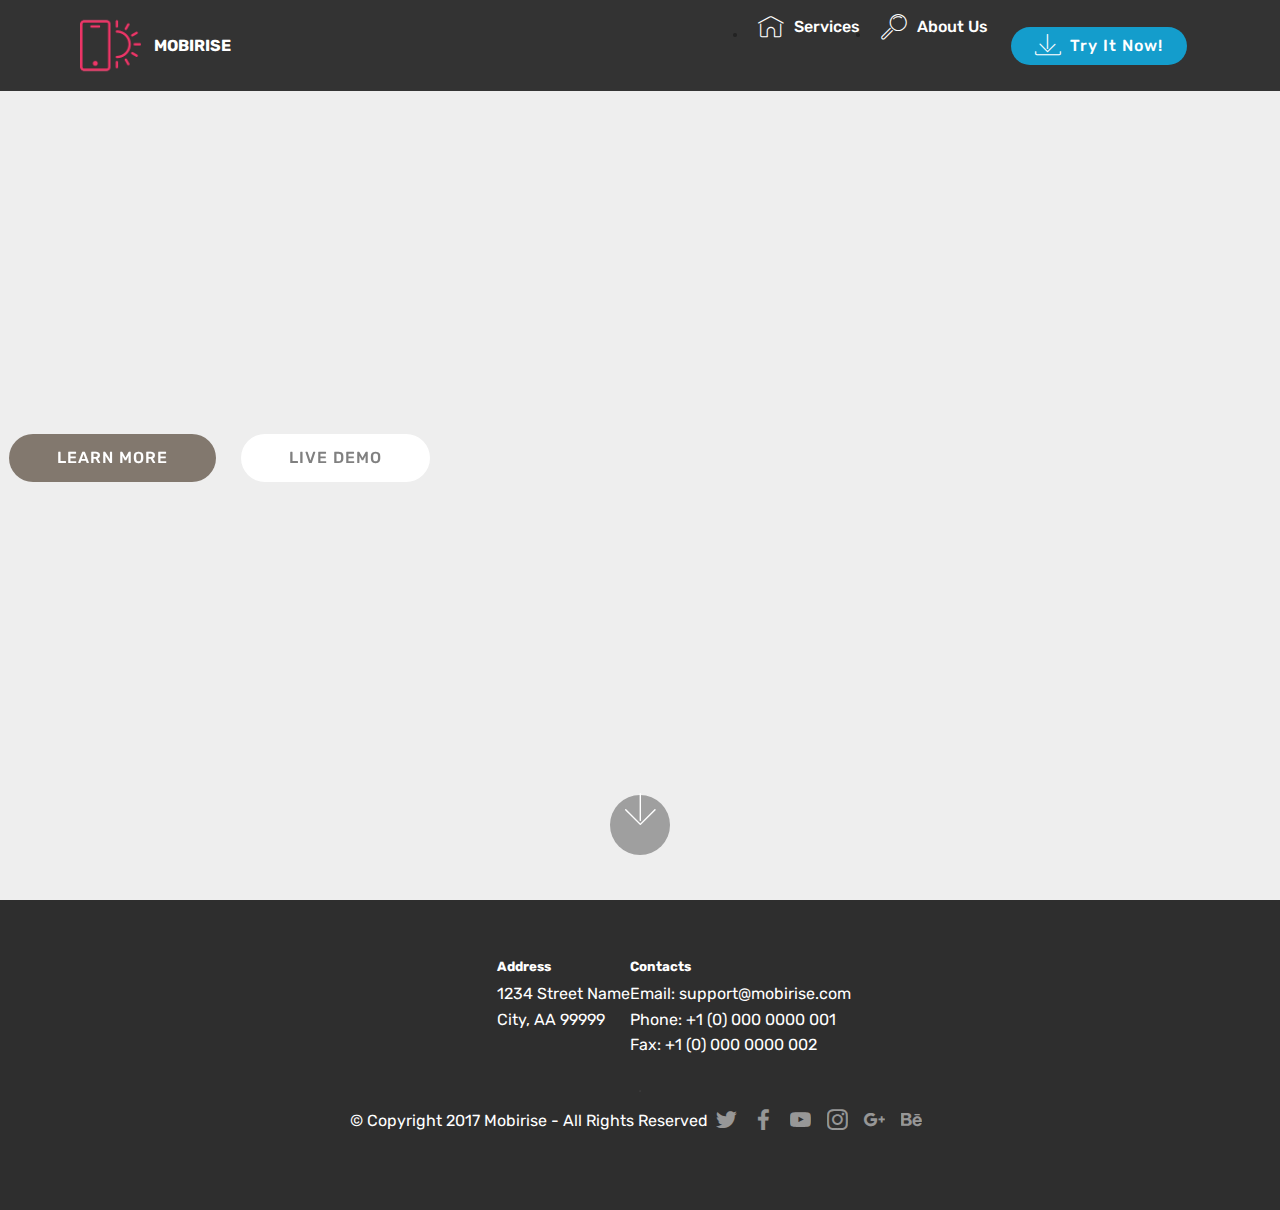
==== index.html @ 37d7bf54 "create github pages" ====
<!DOCTYPE html>
<html  >
<head>
  <!-- Site made with Mobirise Website Builder v4.12.0, https://mobirise.com -->
  <meta charset="UTF-8">
  <meta http-equiv="X-UA-Compatible" content="IE=edge">
  <meta name="generator" content="Mobirise v4.12.0, mobirise.com">
  <meta name="viewport" content="width=device-width, initial-scale=1, minimum-scale=1">
  <link rel="shortcut icon" href="assets/images/logo2.png" type="image/x-icon">
  <meta name="description" content="">
  
  <title>Home</title>
  <link rel="stylesheet" href="assets/web/assets/mobirise-icons/mobirise-icons.css">
  <link rel="stylesheet" href="assets/bootstrap/css/bootstrap.min.css">
  <link rel="stylesheet" href="assets/bootstrap/css/bootstrap-grid.min.css">
  <link rel="stylesheet" href="assets/bootstrap/css/bootstrap-reboot.min.css">
  <link rel="stylesheet" href="assets/socicon/css/styles.css">
  <link rel="stylesheet" href="assets/tether/tether.min.css">
  <link rel="stylesheet" href="assets/dropdown/css/style.css">
  <link rel="stylesheet" href="assets/theme/css/style.css">
  <link rel="preload" as="style" href="assets/mobirise/css/mbr-additional.css"><link rel="stylesheet" href="assets/mobirise/css/mbr-additional.css" type="text/css">
  
  
  
</head>
<body>
  <section class="menu cid-qTkzRZLJNu" once="menu" id="menu1-0">

    

    <nav class="navbar navbar-expand beta-menu navbar-dropdown align-items-center navbar-fixed-top navbar-toggleable-sm">
        <button class="navbar-toggler navbar-toggler-right" type="button" data-toggle="collapse" data-target="#navbarSupportedContent" aria-controls="navbarSupportedContent" aria-expanded="false" aria-label="Toggle navigation">
            <div class="hamburger">
                <span></span>
                <span></span>
                <span></span>
                <span></span>
            </div>
        </button>
        <div class="menu-logo">
            <div class="navbar-brand">
                <span class="navbar-logo">
                    <a href="https://mobirise.com">
                         <img src="assets/images/logo2.png" alt="Mobirise" style="height: 3.8rem;">
                    </a>
                </span>
                <span class="navbar-caption-wrap">
                    <a class="navbar-caption text-white display-4" href="https://mobirise.com">
                        MOBIRISE
                    </a>
                </span>
            </div>
        </div>
        <div class="collapse navbar-collapse" id="navbarSupportedContent">
            <ul class="navbar-nav nav-dropdown" data-app-modern-menu="true">
                <li class="nav-item">
                    <a class="nav-link link text-white display-4" href="https://mobirise.com">
                        <span class="mbri-home mbr-iconfont mbr-iconfont-btn"></span>
                        Services
                    </a>
                </li>
                <li class="nav-item">
                    <a class="nav-link link text-white display-4" href="https://mobirise.com">
                        <span class="mbri-search mbr-iconfont mbr-iconfont-btn"></span>
                        About Us
                    </a>
                </li>
            </ul>
            <div class="navbar-buttons mbr-section-btn">
                <a class="btn btn-sm btn-primary display-4" href="https://mobirise.com">
                    <span class="mbri-save mbr-iconfont mbr-iconfont-btn "></span>
                    Try It Now!
                </a>
            </div>
        </div>
    </nav>
</section>

<section class="engine"><a href="https://mobirise.info/b">how to create a site</a></section><section class="cid-qTkA127IK8 mbr-fullscreen mbr-parallax-background" id="header2-1">

    

    

    <div class="container align-center">
        <div class="row justify-content-md-center">
            <div class="mbr-white col-md-10">
                <h1 class="mbr-section-title mbr-bold pb-3 mbr-fonts-style display-1"></h1>
                
                <p class="mbr-text pb-3 mbr-fonts-style display-5"></p>
                <div class="mbr-section-btn"><a class="btn btn-md btn-info display-4" href="page1.html">LEARN MORE</a> 
                    <a class="btn btn-md btn-white display-4" href="https://mobirise.com">LIVE DEMO</a></div>
            </div>
        </div>
    </div>
    <div class="mbr-arrow hidden-sm-down" aria-hidden="true">
        <a href="#next">
            <i class="mbri-down mbr-iconfont"></i>
        </a>
    </div>
</section>

<section class="cid-qTkAaeaxX5" id="footer1-2">

    

    

    <div class="container">
        <div class="media-container-row content text-white">
            <div class="col-12 col-md-3">
                <div class="media-wrap">
                    <a href="https://mobirise.com/">
                        <img src="assets/images/logo23.png" alt="Mobirise" title="">
                    </a>
                </div>
            </div>
            <div class="col-12 col-md-3 mbr-fonts-style display-7">
                <h5 class="pb-3">
                    Address
                </h5>
                <p class="mbr-text">
                    1234 Street Name
                    <br>City, AA 99999
                </p>
            </div>
            <div class="col-12 col-md-3 mbr-fonts-style display-7">
                <h5 class="pb-3">
                    Contacts
                </h5>
                <p class="mbr-text">
                    Email: support@mobirise.com
                    <br>Phone: +1 (0) 000 0000 001
                    <br>Fax: +1 (0) 000 0000 002
                </p>
            </div>
            <div class="col-12 col-md-3 mbr-fonts-style display-7">
                <h5 class="pb-3"></h5>
                <p class="mbr-text"><br><br></p>
            </div>
        </div>
        <div class="footer-lower">
            <div class="media-container-row">
                <div class="col-sm-12">
                    <hr>
                </div>
            </div>
            <div class="media-container-row mbr-white">
                <div class="col-sm-6 copyright">
                    <p class="mbr-text mbr-fonts-style display-7">
                        © Copyright 2017 Mobirise - All Rights Reserved
                    </p>
                </div>
                <div class="col-md-6">
                    <div class="social-list align-right">
                        <div class="soc-item">
                            <a href="https://twitter.com/mobirise" target="_blank">
                                <span class="socicon-twitter socicon mbr-iconfont mbr-iconfont-social"></span>
                            </a>
                        </div>
                        <div class="soc-item">
                            <a href="https://www.facebook.com/pages/Mobirise/1616226671953247" target="_blank">
                                <span class="socicon-facebook socicon mbr-iconfont mbr-iconfont-social"></span>
                            </a>
                        </div>
                        <div class="soc-item">
                            <a href="https://www.youtube.com/c/mobirise" target="_blank">
                                <span class="socicon-youtube socicon mbr-iconfont mbr-iconfont-social"></span>
                            </a>
                        </div>
                        <div class="soc-item">
                            <a href="https://instagram.com/mobirise" target="_blank">
                                <span class="socicon-instagram socicon mbr-iconfont mbr-iconfont-social"></span>
                            </a>
                        </div>
                        <div class="soc-item">
                            <a href="https://plus.google.com/u/0/+Mobirise" target="_blank">
                                <span class="socicon-googleplus socicon mbr-iconfont mbr-iconfont-social"></span>
                            </a>
                        </div>
                        <div class="soc-item">
                            <a href="https://www.behance.net/Mobirise" target="_blank">
                                <span class="socicon-behance socicon mbr-iconfont mbr-iconfont-social"></span>
                            </a>
                        </div>
                    </div>
                </div>
            </div>
        </div>
    </div>
</section>


  <script src="assets/web/assets/jquery/jquery.min.js"></script>
  <script src="assets/popper/popper.min.js"></script>
  <script src="assets/bootstrap/js/bootstrap.min.js"></script>
  <script src="assets/tether/tether.min.js"></script>
  <script src="assets/dropdown/js/nav-dropdown.js"></script>
  <script src="assets/dropdown/js/navbar-dropdown.js"></script>
  <script src="assets/touchswipe/jquery.touch-swipe.min.js"></script>
  <script src="assets/parallax/jarallax.min.js"></script>
  <script src="assets/smoothscroll/smooth-scroll.js"></script>
  <script src="assets/theme/js/script.js"></script>
  
  
</body>
</html>
---- assets/web/assets/mobirise-icons/mobirise-icons.css ----
@font-face {
  font-family: 'MobiriseIcons';
  src:  url('mobirise-icons.eot?spat4u');
  src:  url('mobirise-icons.eot?spat4u#iefix') format('embedded-opentype'),
    url('mobirise-icons.ttf?spat4u') format('truetype'),
    url('mobirise-icons.woff?spat4u') format('woff'),
    url('mobirise-icons.svg?spat4u#MobiriseIcons') format('svg');
  font-weight: normal;
  font-style: normal;
  font-display: swap;
}

[class^="mbri-"], [class*=" mbri-"] {
  /* use !important to prevent issues with browser extensions that change fonts */
  font-family: MobiriseIcons !important;
  speak: none;
  font-style: normal;
  font-weight: normal;
  font-variant: normal;
  text-transform: none;
  line-height: 1;

  /* Better Font Rendering =========== */
  -webkit-font-smoothing: antialiased;
  -moz-osx-font-smoothing: grayscale;
}

.mbri-add-submenu:before {
  content: "\e900";
}
.mbri-alert:before {
  content: "\e901";
}
.mbri-align-center:before {
  content: "\e902";
}
.mbri-align-justify:before {
  content: "\e903";
}
.mbri-align-left:before {
  content: "\e904";
}
.mbri-align-right:before {
  content: "\e905";
}
.mbri-android:before {
  content: "\e906";
}
.mbri-apple:before {
  content: "\e907";
}
.mbri-arrow-down:before {
  content: "\e908";
}
.mbri-arrow-next:before {
  content: "\e909";
}
.mbri-arrow-prev:before {
  content: "\e90a";
}
.mbri-arrow-up:before {
  content: "\e90b";
}
.mbri-bold:before {
  content: "\e90c";
}
.mbri-bookmark:before {
  content: "\e90d";
}
.mbri-bootstrap:before {
  content: "\e90e";
}
.mbri-briefcase:before {
  content: "\e90f";
}
.mbri-browse:before {
  content: "\e910";
}
.mbri-bulleted-list:before {
  content: "\e911";
}
.mbri-calendar:before {
  content: "\e912";
}
.mbri-camera:before {
  content: "\e913";
}
.mbri-cart-add:before {
  content: "\e914";
}
.mbri-cart-full:before {
  content: "\e915";
}
.mbri-cash:before {
  content: "\e916";
}
.mbri-change-style:before {
  content: "\e917";
}
.mbri-chat:before {
  content: "\e918";
}
.mbri-clock:before {
  content: "\e919";
}
.mbri-close:before {
  content: "\e91a";
}
.mbri-cloud:before {
  content: "\e91b";
}
.mbri-code:before {
  content: "\e91c";
}
.mbri-contact-form:before {
  content: "\e91d";
}
.mbri-credit-card:before {
  content: "\e91e";
}
.mbri-cursor-click:before {
  content: "\e91f";
}
.mbri-cust-feedback:before {
  content: "\e920";
}
.mbri-database:before {
  content: "\e921";
}
.mbri-delivery:before {
  content: "\e922";
}
.mbri-desktop:before {
  content: "\e923";
}
.mbri-devices:before {
  content: "\e924";
}
.mbri-down:before {
  content: "\e925";
}
.mbri-download:before {
  content: "\e989";
}
.mbri-drag-n-drop:before {
  content: "\e927";
}
.mbri-drag-n-drop2:before {
  content: "\e928";
}
.mbri-edit:before {
  content: "\e929";
}
.mbri-edit2:before {
  content: "\e92a";
}
.mbri-error:before {
  content: "\e92b";
}
.mbri-extension:before {
  content: "\e92c";
}
.mbri-features:before {
  content: "\e92d";
}
.mbri-file:before {
  content: "\e92e";
}
.mbri-flag:before {
  content: "\e92f";
}
.mbri-folder:before {
  content: "\e930";
}
.mbri-gift:before {
  content: "\e931";
}
.mbri-github:before {
  content: "\e932";
}
.mbri-globe:before {
  content: "\e933";
}
.mbri-globe-2:before {
  content: "\e934";
}
.mbri-growing-chart:before {
  content: "\e935";
}
.mbri-hearth:before {
  content: "\e936";
}
.mbri-help:before {
  content: "\e937";
}
.mbri-home:before {
  content: "\e938";
}
.mbri-hot-cup:before {
  content: "\e939";
}
.mbri-idea:before {
  content: "\e93a";
}
.mbri-image-gallery:before {
  content: "\e93b";
}
.mbri-image-slider:before {
  content: "\e93c";
}
.mbri-info:before {
  content: "\e93d";
}
.mbri-italic:before {
  content: "\e93e";
}
.mbri-key:before {
  content: "\e93f";
}
.mbri-laptop:before {
  content: "\e940";
}
.mbri-layers:before {
  content: "\e941";
}
.mbri-left-right:before {
  content: "\e942";
}
.mbri-left:before {
  content: "\e943";
}
.mbri-letter:before {
  content: "\e944";
}
.mbri-like:before {
  content: "\e945";
}
.mbri-link:before {
  content: "\e946";
}
.mbri-lock:before {
  content: "\e947";
}
.mbri-login:before {
  content: "\e948";
}
.mbri-logout:before {
  content: "\e949";
}
.mbri-magic-stick:before {
  content: "\e94a";
}
.mbri-map-pin:before {
  content: "\e94b";
}
.mbri-menu:before {
  content: "\e94c";
}
.mbri-mobile:before {
  content: "\e94d";
}
.mbri-mobile2:before {
  content: "\e94e";
}
.mbri-mobirise:before {
  content: "\e94f";
}
.mbri-more-horizontal:before {
  content: "\e950";
}
.mbri-more-vertical:before {
  content: "\e951";
}
.mbri-music:before {
  content: "\e952";
}
.mbri-new-file:before {
  content: "\e953";
}
.mbri-numbered-list:before {
  content: "\e954";
}
.mbri-opened-folder:before {
  content: "\e955";
}
.mbri-pages:before {
  content: "\e956";
}
.mbri-paper-plane:before {
  content: "\e957";
}
.mbri-paperclip:before {
  content: "\e958";
}
.mbri-photo:before {
  content: "\e959";
}
.mbri-photos:before {
  content: "\e95a";
}
.mbri-pin:before {
  content: "\e95b";
}
.mbri-play:before {
  content: "\e95c";
}
.mbri-plus:before {
  content: "\e95d";
}
.mbri-preview:before {
  content: "\e95e";
}
.mbri-print:before {
  content: "\e95f";
}
.mbri-protect:before {
  content: "\e960";
}
.mbri-question:before {
  content: "\e961";
}
.mbri-quote-left:before {
  content: "\e962";
}
.mbri-quote-right:before {
  content: "\e963";
}
.mbri-refresh:before {
  content: "\e964";
}
.mbri-responsive:before {
  content: "\e965";
}
.mbri-right:before {
  content: "\e966";
}
.mbri-rocket:before {
  content: "\e967";
}
.mbri-sad-face:before {
  content: "\e968";
}
.mbri-sale:before {
  content: "\e969";
}
.mbri-save:before {
  content: "\e96a";
}
.mbri-search:before {
  content: "\e96b";
}
.mbri-setting:before {
  content: "\e96c";
}
.mbri-setting2:before {
  content: "\e96d";
}
.mbri-setting3:before {
  content: "\e96e";
}
.mbri-share:before {
  content: "\e96f";
}
.mbri-shopping-bag:before {
  content: "\e970";
}
.mbri-shopping-basket:before {
  content: "\e971";
}
.mbri-shopping-cart:before {
  content: "\e972";
}
.mbri-sites:before {
  content: "\e973";
}
.mbri-smile-face:before {
  content: "\e974";
}
.mbri-speed:before {
  content: "\e975";
}
.mbri-star:before {
  content: "\e976";
}
.mbri-success:before {
  content: "\e977";
}
.mbri-sun:before {
  content: "\e978";
}
.mbri-sun2:before {
  content: "\e979";
}
.mbri-tablet:before {
  content: "\e97a";
}
.mbri-tablet-vertical:before {
  content: "\e97b";
}
.mbri-target:before {
  content: "\e97c";
}
.mbri-timer:before {
  content: "\e97d";
}
.mbri-to-ftp:before {
  content: "\e97e";
}
.mbri-to-local-drive:before {
  content: "\e97f";
}
.mbri-touch-swipe:before {
  content: "\e980";
}
.mbri-touch:before {
  content: "\e981";
}
.mbri-trash:before {
  content: "\e982";
}
.mbri-underline:before {
  content: "\e983";
}
.mbri-unlink:before {
  content: "\e984";
}
.mbri-unlock:before {
  content: "\e985";
}
.mbri-up-down:before {
  content: "\e986";
}
.mbri-up:before {
  content: "\e987";
}
.mbri-update:before {
  content: "\e988";
}
.mbri-upload:before {
 content: "\e926"; 
}
.mbri-user:before {
  content: "\e98a";
}
.mbri-user2:before {
  content: "\e98b";
}
.mbri-users:before {
  content: "\e98c";
}
.mbri-video:before {
  content: "\e98d";
}
.mbri-video-play:before {
  content: "\e98e";
}
.mbri-watch:before {
  content: "\e98f";
}
.mbri-website-theme:before {
  content: "\e990";
}
.mbri-wifi:before {
  content: "\e991";
}
.mbri-windows:before {
  content: "\e992";
}
.mbri-zoom-out:before {
  content: "\e993";
}
.mbri-redo:before {
  content: "\e994";
}
.mbri-undo:before {
  content: "\e995";
}
---- assets/socicon/css/styles.css ----
@charset "UTF-8";

@font-face {
  font-family: "socicon";
  src:url("../fonts/socicon.eot");
  src:url("../fonts/socicon.eot?#iefix") format("embedded-opentype"),
    url("../fonts/socicon.woff") format("woff"),
    url("../fonts/socicon.ttf") format("truetype"),
    url("../fonts/socicon.svg#socicon") format("svg");
  font-weight: normal;
  font-style: normal;
  font-display:swap;
}

[data-icon]:before {
  font-family: "socicon" !important;
  content: attr(data-icon);
  font-style: normal !important;
  font-weight: normal !important;
  font-variant: normal !important;
  text-transform: none !important;
  speak: none;
  line-height: 1;
  -webkit-font-smoothing: antialiased;
  -moz-osx-font-smoothing: grayscale;
}

[class^="socicon-"]:before,
[class*=" socicon-"]:before {
  font-family: "socicon" !important;
  font-style: normal !important;
  font-weight: normal !important;
  font-variant: normal !important;
  text-transform: none !important;
  speak: none;
  line-height: 1;
  -webkit-font-smoothing: antialiased;
  -moz-osx-font-smoothing: grayscale;
}

.socicon-modelmayhem:before {
  content: "\e000";
}
.socicon-mixcloud:before {
  content: "\e001";
}
.socicon-drupal:before {
  content: "\e002";
}
.socicon-swarm:before {
  content: "\e003";
}
.socicon-istock:before {
  content: "\e004";
}
.socicon-yammer:before {
  content: "\e005";
}
.socicon-ello:before {
  content: "\e006";
}
.socicon-stackoverflow:before {
  content: "\e007";
}
.socicon-persona:before {
  content: "\e008";
}
.socicon-triplej:before {
  content: "\e009";
}
.socicon-houzz:before {
  content: "\e00a";
}
.socicon-rss:before {
  content: "\e00b";
}
.socicon-paypal:before {
  content: "\e00c";
}
.socicon-odnoklassniki:before {
  content: "\e00d";
}
.socicon-airbnb:before {
  content: "\e00e";
}
.socicon-periscope:before {
  content: "\e00f";
}
.socicon-outlook:before {
  content: "\e010";
}
.socicon-coderwall:before {
  content: "\e011";
}
.socicon-tripadvisor:before {
  content: "\e012";
}
.socicon-appnet:before {
  content: "\e013";
}
.socicon-goodreads:before {
  content: "\e014";
}
.socicon-tripit:before {
  content: "\e015";
}
.socicon-lanyrd:before {
  content: "\e016";
}
.socicon-slideshare:before {
  content: "\e017";
}
.socicon-buffer:before {
  content: "\e018";
}
.socicon-disqus:before {
  content: "\e019";
}
.socicon-vkontakte:before {
  content: "\e01a";
}
.socicon-whatsapp:before {
  content: "\e01b";
}
.socicon-patreon:before {
  content: "\e01c";
}
.socicon-storehouse:before {
  content: "\e01d";
}
.socicon-pocket:before {
  content: "\e01e";
}
.socicon-mail:before {
  content: "\e01f";
}
.socicon-blogger:before {
  content: "\e020";
}
.socicon-technorati:before {
  content: "\e021";
}
.socicon-reddit:before {
  content: "\e022";
}
.socicon-dribbble:before {
  content: "\e023";
}
.socicon-stumbleupon:before {
  content: "\e024";
}
.socicon-digg:before {
  content: "\e025";
}
.socicon-envato:before {
  content: "\e026";
}
.socicon-behance:before {
  content: "\e027";
}
.socicon-delicious:before {
  content: "\e028";
}
.socicon-deviantart:before {
  content: "\e029";
}
.socicon-forrst:before {
  content: "\e02a";
}
.socicon-play:before {
  content: "\e02b";
}
.socicon-zerply:before {
  content: "\e02c";
}
.socicon-wikipedia:before {
  content: "\e02d";
}
.socicon-apple:before {
  content: "\e02e";
}
.socicon-flattr:before {
  content: "\e02f";
}
.socicon-github:before {
  content: "\e030";
}
.socicon-renren:before {
  content: "\e031";
}
.socicon-friendfeed:before {
  content: "\e032";
}
.socicon-newsvine:before {
  content: "\e033";
}
.socicon-identica:before {
  content: "\e034";
}
.socicon-bebo:before {
  content: "\e035";
}
.socicon-zynga:before {
  content: "\e036";
}
.socicon-steam:before {
  content: "\e037";
}
.socicon-xbox:before {
  content: "\e038";
}
.socicon-windows:before {
  content: "\e039";
}
.socicon-qq:before {
  content: "\e03a";
}
.socicon-douban:before {
  content: "\e03b";
}
.socicon-meetup:before {
  content: "\e03c";
}
.socicon-playstation:before {
  content: "\e03d";
}
.socicon-android:before {
  content: "\e03e";
}
.socicon-snapchat:before {
  content: "\e03f";
}
.socicon-twitter:before {
  content: "\e040";
}
.socicon-facebook:before {
  content: "\e041";
}
.socicon-googleplus:before {
  content: "\e042";
}
.socicon-pinterest:before {
  content: "\e043";
}
.socicon-foursquare:before {
  content: "\e044";
}
.socicon-yahoo:before {
  content: "\e045";
}
.socicon-skype:before {
  content: "\e046";
}
.socicon-yelp:before {
  content: "\e047";
}
.socicon-feedburner:before {
  content: "\e048";
}
.socicon-linkedin:before {
  content: "\e049";
}
.socicon-viadeo:before {
  content: "\e04a";
}
.socicon-xing:before {
  content: "\e04b";
}
.socicon-myspace:before {
  content: "\e04c";
}
.socicon-soundcloud:before {
  content: "\e04d";
}
.socicon-spotify:before {
  content: "\e04e";
}
.socicon-grooveshark:before {
  content: "\e04f";
}
.socicon-lastfm:before {
  content: "\e050";
}
.socicon-youtube:before {
  content: "\e051";
}
.socicon-vimeo:before {
  content: "\e052";
}
.socicon-dailymotion:before {
  content: "\e053";
}
.socicon-vine:before {
  content: "\e054";
}
.socicon-flickr:before {
  content: "\e055";
}
.socicon-500px:before {
  content: "\e056";
}
.socicon-wordpress:before {
  content: "\e058";
}
.socicon-tumblr:before {
  content: "\e059";
}
.socicon-twitch:before {
  content: "\e05a";
}
.socicon-8tracks:before {
  content: "\e05b";
}
.socicon-amazon:before {
  content: "\e05c";
}
.socicon-icq:before {
  content: "\e05d";
}
.socicon-smugmug:before {
  content: "\e05e";
}
.socicon-ravelry:before {
  content: "\e05f";
}
.socicon-weibo:before {
  content: "\e060";
}
.socicon-baidu:before {
  content: "\e061";
}
.socicon-angellist:before {
  content: "\e062";
}
.socicon-ebay:before {
  content: "\e063";
}
.socicon-imdb:before {
  content: "\e064";
}
.socicon-stayfriends:before {
  content: "\e065";
}
.socicon-residentadvisor:before {
  content: "\e066";
}
.socicon-google:before {
  content: "\e067";
}
.socicon-yandex:before {
  content: "\e068";
}
.socicon-sharethis:before {
  content: "\e069";
}
.socicon-bandcamp:before {
  content: "\e06a";
}
.socicon-itunes:before {
  content: "\e06b";
}
.socicon-deezer:before {
  content: "\e06c";
}
.socicon-telegram:before {
  content: "\e06e";
}
.socicon-openid:before {
  content: "\e06f";
}
.socicon-amplement:before {
  content: "\e070";
}
.socicon-viber:before {
  content: "\e071";
}
.socicon-zomato:before {
  content: "\e072";
}
.socicon-draugiem:before {
  content: "\e074";
}
.socicon-endomodo:before {
  content: "\e075";
}
.socicon-filmweb:before {
  content: "\e076";
}
.socicon-stackexchange:before {
  content: "\e077";
}
.socicon-wykop:before {
  content: "\e078";
}
.socicon-teamspeak:before {
  content: "\e079";
}
.socicon-teamviewer:before {
  content: "\e07a";
}
.socicon-ventrilo:before {
  content: "\e07b";
}
.socicon-younow:before {
  content: "\e07c";
}
.socicon-raidcall:before {
  content: "\e07d";
}
.socicon-mumble:before {
  content: "\e07e";
}
.socicon-medium:before {
  content: "\e06d";
}
.socicon-bebee:before {
  content: "\e07f";
}
.socicon-hitbox:before {
  content: "\e080";
}
.socicon-reverbnation:before {
  content: "\e081";
}
.socicon-formulr:before {
  content: "\e082";
}
.socicon-instagram:before {
  content: "\e057";
}
.socicon-battlenet:before {
  content: "\e083";
}
.socicon-chrome:before {
  content: "\e084";
}
.socicon-discord:before {
  content: "\e086";
}
.socicon-issuu:before {
  content: "\e087";
}
.socicon-macos:before {
  content: "\e088";
}
.socicon-firefox:before {
  content: "\e089";
}
.socicon-opera:before {
  content: "\e08d";
}
.socicon-keybase:before {
  content: "\e090";
}
.socicon-alliance:before {
  content: "\e091";
}
.socicon-livejournal:before {
  content: "\e092";
}
.socicon-googlephotos:before {
  content: "\e093";
}
.socicon-horde:before {
  content: "\e094";
}
.socicon-etsy:before {
  content: "\e095";
}
.socicon-zapier:before {
  content: "\e096";
}
.socicon-google-scholar:before {
  content: "\e097";
}
.socicon-researchgate:before {
  content: "\e098";
}
.socicon-wechat:before {
  content: "\e099";
}
.socicon-strava:before {
  content: "\e09a";
}
.socicon-line:before {
  content: "\e09b";
}
.socicon-lyft:before {
  content: "\e09c";
}
.socicon-uber:before {
  content: "\e09d";
}
.socicon-songkick:before {
  content: "\e09e";
}
.socicon-viewbug:before {
  content: "\e09f";
}
.socicon-googlegroups:before {
  content: "\e0a0";
}
.socicon-quora:before {
  content: "\e073";
}
.socicon-diablo:before {
  content: "\e085";
}
.socicon-blizzard:before {
  content: "\e0a1";
}
.socicon-hearthstone:before {
  content: "\e08b";
}
.socicon-heroes:before {
  content: "\e08a";
}
.socicon-overwatch:before {
  content: "\e08c";
}
.socicon-warcraft:before {
  content: "\e08e";
}
.socicon-starcraft:before {
  content: "\e08f";
}
.socicon-beam:before {
  content: "\e0a2";
}
.socicon-curse:before {
  content: "\e0a3";
}
.socicon-player:before {
  content: "\e0a4";
}
.socicon-streamjar:before {
  content: "\e0a5";
}
.socicon-nintendo:before {
  content: "\e0a6";
}
.socicon-hellocoton:before {
  content: "\e0a7";
}
---- assets/dropdown/css/style.css ----
.navbar-dropdown {
  left: 0;
  padding: 0;
  position: absolute;
  right: 0;
  top: 0;
  transition: all 0.45s ease;
  z-index: 1030;
  background: #282828; }
  .navbar-dropdown .navbar-logo {
    margin-right: 0.8rem;
    transition: margin 0.3s ease-in-out;
    vertical-align: middle; }
    .navbar-dropdown .navbar-logo img {
      height: 3.125rem;
      transition: all 0.3s ease-in-out; }
    .navbar-dropdown .navbar-logo.mbr-iconfont {
      font-size: 3.125rem;
      line-height: 3.125rem; }
  .navbar-dropdown .navbar-caption {
    font-weight: 700;
    white-space: normal;
    vertical-align: -4px;
    line-height: 3.125rem !important; }
    .navbar-dropdown .navbar-caption, .navbar-dropdown .navbar-caption:hover {
      color: inherit;
      text-decoration: none; }
  .navbar-dropdown .mbr-iconfont + .navbar-caption {
    vertical-align: -1px; }
  .navbar-dropdown.navbar-fixed-top {
    position: fixed; }
  .navbar-dropdown .navbar-brand span {
    vertical-align: -4px; }
  .navbar-dropdown.bg-color.transparent {
    background: none; }
  .navbar-dropdown.navbar-short .navbar-brand {
    padding: 0.625rem 0; }
    .navbar-dropdown.navbar-short .navbar-brand span {
      vertical-align: -1px; }
  .navbar-dropdown.navbar-short .navbar-caption {
    line-height: 2.375rem !important;
    vertical-align: -2px; }
  .navbar-dropdown.navbar-short .navbar-logo {
    margin-right: 0.5rem; }
    .navbar-dropdown.navbar-short .navbar-logo img {
      height: 2.375rem; }
    .navbar-dropdown.navbar-short .navbar-logo.mbr-iconfont {
      font-size: 2.375rem;
      line-height: 2.375rem; }
  .navbar-dropdown.navbar-short .mbr-table-cell {
    height: 3.625rem; }
  .navbar-dropdown .navbar-close {
    left: 0.6875rem;
    position: fixed;
    top: 0.75rem;
    z-index: 1000; }
  .navbar-dropdown .hamburger-icon {
    content: "";
    display: inline-block;
    vertical-align: middle;
    width: 16px;
    -webkit-box-shadow: 0 -6px 0 1px #282828,0 0 0 1px #282828,0 6px 0 1px #282828;
    -moz-box-shadow: 0 -6px 0 1px #282828,0 0 0 1px #282828,0 6px 0 1px #282828;
    box-shadow: 0 -6px 0 1px #282828,0 0 0 1px #282828,0 6px 0 1px #282828; }

.dropdown-menu .dropdown-toggle[data-toggle="dropdown-submenu"]::after {
  border-bottom: 0.35em solid transparent;
  border-left: 0.35em solid;
  border-right: 0;
  border-top: 0.35em solid transparent;
  margin-left: 0.3rem; }

.dropdown-menu .dropdown-item:focus {
  outline: 0; }

.nav-dropdown {
  font-size: 0.75rem;
  font-weight: 500;
  height: auto !important; }
  .nav-dropdown .nav-btn {
    padding-left: 1rem; }
  .nav-dropdown .link {
    margin: .667em 1.667em;
    font-weight: 500;
    padding: 0;
    transition: color .2s ease-in-out; }
    .nav-dropdown .link.dropdown-toggle {
      margin-right: 2.583em; }
      .nav-dropdown .link.dropdown-toggle::after {
        margin-left: .25rem;
        border-top: 0.35em solid;
        border-right: 0.35em solid transparent;
        border-left: 0.35em solid transparent;
        border-bottom: 0; }
      .nav-dropdown .link.dropdown-toggle[aria-expanded="true"] {
        margin: 0;
        padding: 0.667em 3.263em  0.667em 1.667em; }
  .nav-dropdown .link::after,
  .nav-dropdown .dropdown-item::after {
    color: inherit; }
  .nav-dropdown .btn {
    font-size: 0.75rem;
    font-weight: 700;
    letter-spacing: 0;
    margin-bottom: 0;
    padding-left: 1.25rem;
    padding-right: 1.25rem; }
  .nav-dropdown .dropdown-menu {
    border-radius: 0;
    border: 0;
    left: 0;
    margin: 0;
    padding-bottom: 1.25rem;
    padding-top: 1.25rem;
    position: relative; }
  .nav-dropdown .dropdown-submenu {
    margin-left: 0.125rem;
    top: 0; }
  .nav-dropdown .dropdown-item {
    font-weight: 500;
    line-height: 2;
    padding: 0.3846em 4.615em 0.3846em 1.5385em;
    position: relative;
    transition: color .2s ease-in-out, background-color .2s ease-in-out; }
    .nav-dropdown .dropdown-item::after {
      margin-top: -0.3077em;
      position: absolute;
      right: 1.1538em;
      top: 50%; }
    .nav-dropdown .dropdown-item:focus, .nav-dropdown .dropdown-item:hover {
      background: none; }

@media (max-width: 767px) {
  .nav-dropdown.navbar-toggleable-sm {
    bottom: 0;
    display: none;
    left: 0;
    overflow-x: hidden;
    position: fixed;
    top: 0;
    transform: translateX(-100%);
    -ms-transform: translateX(-100%);
    -webkit-transform: translateX(-100%);
    width: 18.75rem;
    z-index: 999; } }
.nav-dropdown.navbar-toggleable-xl {
  bottom: 0;
  display: none;
  left: 0;
  overflow-x: hidden;
  position: fixed;
  top: 0;
  transform: translateX(-100%);
  -ms-transform: translateX(-100%);
  -webkit-transform: translateX(-100%);
  width: 18.75rem;
  z-index: 999; }

.nav-dropdown-sm {
  display: block !important;
  overflow-x: hidden;
  overflow: auto;
  padding-top: 3.875rem; }
  .nav-dropdown-sm::after {
    content: "";
    display: block;
    height: 3rem;
    width: 100%; }
  .nav-dropdown-sm.collapse.in ~ .navbar-close {
    display: block !important; }
  .nav-dropdown-sm.collapsing, .nav-dropdown-sm.collapse.in {
    transform: translateX(0);
    -ms-transform: translateX(0);
    -webkit-transform: translateX(0);
    transition: all 0.25s ease-out;
    -webkit-transition: all 0.25s ease-out;
    background: #282828; }
  .nav-dropdown-sm.collapsing[aria-expanded="false"] {
    transform: translateX(-100%);
    -ms-transform: translateX(-100%);
    -webkit-transform: translateX(-100%); }
  .nav-dropdown-sm .nav-item {
    display: block;
    margin-left: 0 !important;
    padding-left: 0; }
  .nav-dropdown-sm .link,
  .nav-dropdown-sm .dropdown-item {
    border-top: 1px dotted rgba(255, 255, 255, 0.1);
    font-size: 0.8125rem;
    line-height: 1.6;
    margin: 0 !important;
    padding: 0.875rem 2.4rem 0.875rem 1.5625rem !important;
    position: relative;
    white-space: normal; }
    .nav-dropdown-sm .link:focus, .nav-dropdown-sm .link:hover,
    .nav-dropdown-sm .dropdown-item:focus,
    .nav-dropdown-sm .dropdown-item:hover {
      background: rgba(0, 0, 0, 0.2) !important;
      color: #c0a375; }
  .nav-dropdown-sm .nav-btn {
    position: relative;
    padding: 1.5625rem 1.5625rem 0 1.5625rem; }
    .nav-dropdown-sm .nav-btn::before {
      border-top: 1px dotted rgba(255, 255, 255, 0.1);
      content: "";
      left: 0;
      position: absolute;
      top: 0;
      width: 100%; }
    .nav-dropdown-sm .nav-btn + .nav-btn {
      padding-top: 0.625rem; }
      .nav-dropdown-sm .nav-btn + .nav-btn::before {
        display: none; }
  .nav-dropdown-sm .btn {
    padding: 0.625rem 0; }
  .nav-dropdown-sm .dropdown-toggle[data-toggle="dropdown-submenu"]::after {
    margin-left: .25rem;
    border-top: 0.35em solid;
    border-right: 0.35em solid transparent;
    border-left: 0.35em solid transparent;
    border-bottom: 0; }
  .nav-dropdown-sm .dropdown-toggle[data-toggle="dropdown-submenu"][aria-expanded="true"]::after {
    border-top: 0;
    border-right: 0.35em solid transparent;
    border-left: 0.35em solid transparent;
    border-bottom: 0.35em solid; }
  .nav-dropdown-sm .dropdown-menu {
    margin: 0;
    padding: 0;
    position: relative;
    top: 0;
    left: 0;
    width: 100%;
    border: 0;
    float: none;
    border-radius: 0;
    background: none; }
  .nav-dropdown-sm .dropdown-submenu {
    left: 100%;
    margin-left: 0.125rem;
    margin-top: -1.25rem;
    top: 0; }

.navbar-toggleable-sm .nav-dropdown .dropdown-menu {
  position: absolute; }

.navbar-toggleable-sm .nav-dropdown .dropdown-submenu {
  left: 100%;
  margin-left: 0.125rem;
  margin-top: -1.25rem;
  top: 0; }

.navbar-toggleable-sm.opened .nav-dropdown .dropdown-menu {
  position: relative; }

.navbar-toggleable-sm.opened .nav-dropdown .dropdown-submenu {
  left: 0;
  margin-left: 00rem;
  margin-top: 0rem;
  top: 0; }

.is-builder .nav-dropdown.collapsing {
  transition: none !important; }

/*# sourceMappingURL=style.css.map */
---- assets/theme/css/style.css ----
/*!
 * Mobirise v4 theme (https://mobirise.com/)
 * Copyright 2017 Mobirise
 */
section {
  background-color: #eeeeee; }

body {
  font-style: normal;
  line-height: 1.5; }

section,
.container,
.container-fluid {
  position: relative;
  word-wrap: break-word; }

a.mbr-iconfont:hover {
  text-decoration: none; }

.article .lead p,
.article .lead ul,
.article .lead ol,
.article .lead pre,
.article .lead blockquote {
  margin-bottom: 0; }

ul,
ol,
pre,
blockquote {
  margin-bottom: 2.3125rem; }

pre {
  background: #f4f4f4;
  padding: 10px 24px;
  white-space: pre-wrap; }

.inactive {
  -webkit-user-select: none;
  -moz-user-select: none;
  -ms-user-select: none;
  user-select: none;
  pointer-events: none;
  -webkit-user-drag: none;
  user-drag: none; }

.mbr-section__comments .row {
  justify-content: center;
  -webkit-justify-content: center; }

a {
  font-style: normal;
  font-weight: 400;
  cursor: pointer; }
  a, a:hover {
    text-decoration: none; }

figure {
  margin-bottom: 0; }

body {
  color: #232323; }

h1,
h2,
h3,
h4,
h5,
h6,
.h1,
.h2,
.h3,
.h4,
.h5,
.h6,
.display-1,
.display-2,
.display-3,
.display-4 {
  line-height: 1;
  word-break: break-word;
  word-wrap: break-word; }

.mbr-section-title {
  font-style: normal;
  line-height: 1.2; }

.mbr-section-subtitle {
  line-height: 1.3; }

.mbr-text {
  font-style: normal;
  line-height: 1.6; }

b,
strong {
  font-weight: bold; }

blockquote {
  padding: 10px 0 10px 20px;
  position: relative;
  border-left: 2px solid;
  border-color: #ff3366; }

input:-webkit-autofill, input:-webkit-autofill:hover, input:-webkit-autofill:focus, input:-webkit-autofill:active {
  transition-delay: 9999s;
  transition-property: background-color, color; }

textarea[type='hidden'] {
  display: none; }

body {
  position: relative; }

section {
  background-position: 50% 50%;
  background-repeat: no-repeat;
  background-size: cover; }
  section .mbr-background-video,
  section .mbr-background-video-preview {
    position: absolute;
    bottom: 0;
    left: 0;
    right: 0;
    top: 0; }

.hidden {
  visibility: hidden; }

.mbr-z-index20 {
  z-index: 20; }

/*! Base colors */
.mbr-white {
  color: #ffffff; }

.mbr-black {
  color: #000000; }

.mbr-bg-white {
  background-color: #ffffff; }

.mbr-bg-black {
  background-color: #000000; }

/*! Text-aligns */
.align-left {
  text-align: left; }

.align-center {
  text-align: center; }

.align-right {
  text-align: right; }

@media (max-width: 767px) {
  .align-left,
  .align-center,
  .align-right,
  .mbr-section-btn,
  .mbr-section-title {
    text-align: center; } }
/*! Font-weight  */
.mbr-light {
  font-weight: 300; }

.mbr-regular {
  font-weight: 400; }

.mbr-semibold {
  font-weight: 500; }

.mbr-bold {
  font-weight: 700; }

/*! Media  */
.media-size-item {
  -webkit-flex: 1 1 auto;
  -moz-flex: 1 1 auto;
  -ms-flex: 1 1 auto;
  -o-flex: 1 1 auto;
  flex: 1 1 auto; }

.media-content {
  -webkit-flex-basis: 100%;
  flex-basis: 100%; }

.media-container-row {
  display: -ms-flexbox;
  display: -webkit-flex;
  display: flex;
  -webkit-flex-direction: row;
  -ms-flex-direction: row;
  flex-direction: row;
  -webkit-flex-wrap: wrap;
  -ms-flex-wrap: wrap;
  flex-wrap: wrap;
  -webkit-justify-content: center;
  -ms-flex-pack: center;
  justify-content: center;
  -webkit-align-content: center;
  -ms-flex-line-pack: center;
  align-content: center;
  -webkit-align-items: start;
  -ms-flex-align: start;
  align-items: start; }
  .media-container-row .media-size-item {
    width: 400px; }

.media-container-column {
  display: -ms-flexbox;
  display: -webkit-flex;
  display: flex;
  -webkit-flex-direction: column;
  -ms-flex-direction: column;
  flex-direction: column;
  -webkit-flex-wrap: wrap;
  -ms-flex-wrap: wrap;
  flex-wrap: wrap;
  -webkit-justify-content: center;
  -ms-flex-pack: center;
  justify-content: center;
  -webkit-align-content: center;
  -ms-flex-line-pack: center;
  align-content: center;
  -webkit-align-items: stretch;
  -ms-flex-align: stretch;
  align-items: stretch; }
  .media-container-column > * {
    width: 100%; }

@media (min-width: 992px) {
  .media-container-row {
    -webkit-flex-wrap: nowrap;
    -ms-flex-wrap: nowrap;
    flex-wrap: nowrap; } }
figure {
  overflow: hidden; }

figure[mbr-media-size] {
  transition: width 0.1s; }

.mbr-figure img,
.mbr-figure iframe {
  display: block;
  width: 100%; }

.card {
  background-color: transparent;
  border: none; }

.card-box {
  width: 100%; }

.card-img {
  text-align: center;
  flex-shrink: 0;
  -webkit-flex-shrink: 0; }

.media {
  max-width: 100%;
  margin: 0 auto; }

.mbr-figure {
  -ms-flex-item-align: center;
  -ms-grid-row-align: center;
  -webkit-align-self: center;
  align-self: center; }

.media-container > div {
  max-width: 100%; }

.mbr-figure img,
.card-img img {
  width: 100%; }

@media (max-width: 991px) {
  .media-size-item {
    width: auto !important; }

  .media {
    width: auto; }

  .mbr-figure {
    width: 100% !important; } }
/*! Buttons */
.btn {
  font-weight: 500;
  border-width: 2px;
  font-style: normal;
  letter-spacing: 1px;
  margin: .4rem .8rem;
  white-space: normal;
  -webkit-transition: all .3s ease-in-out;
  -moz-transition: all .3s ease-in-out;
  transition: all .3s ease-in-out;
  display: inline-flex;
  align-items: center;
  justify-content: center;
  word-break: break-word;
  -webkit-align-items: center;
  -webkit-justify-content: center;
  display: -webkit-inline-flex; }

.btn-sm {
  font-weight: 500;
  letter-spacing: 1px;
  -webkit-transition: all .3s ease-in-out;
  -moz-transition: all .3s ease-in-out;
  transition: all .3s ease-in-out; }

.btn-md {
  font-weight: 500;
  letter-spacing: 1px;
  margin: .4rem .8rem !important;
  -webkit-transition: all .3s ease-in-out;
  -moz-transition: all .3s ease-in-out;
  transition: all .3s ease-in-out; }

.btn-lg {
  font-weight: 500;
  letter-spacing: 1px;
  margin: .4rem .8rem !important;
  -webkit-transition: all .3s ease-in-out;
  -moz-transition: all .3s ease-in-out;
  transition: all .3s ease-in-out; }

.mbr-section-btn {
  margin-left: -0.25rem;
  margin-right: -0.25rem;
  font-size: 0; }

nav .mbr-section-btn {
  margin-left: 0rem;
  margin-right: 0rem; }

.btn-form {
  border-radius: 0; }
  .btn-form:hover {
    cursor: pointer; }

/*! Btn icon margin */
.btn .mbr-iconfont,
.btn.btn-sm .mbr-iconfont {
  cursor: pointer;
  margin-right: 0.5rem; }

.btn.btn-md .mbr-iconfont,
.btn.btn-md .mbr-iconfont {
  margin-right: 0.8rem; }

.mbr-regular {
  font-weight: 400; }

.mbr-semibold {
  font-weight: 500; }

.mbr-bold {
  font-weight: 700; }

[type='submit'] {
  -webkit-appearance: none; }

/*! Full-screen */
.mbr-fullscreen .mbr-overlay {
  min-height: 100vh; }

.mbr-fullscreen {
  display: flex;
  display: -webkit-flex;
  display: -moz-flex;
  display: -ms-flex;
  display: -o-flex;
  align-items: center;
  -webkit-align-items: center;
  min-height: 100vh;
  padding-top: 3rem;
  padding-bottom: 3rem; }

/*! Map */
.map {
  height: 25rem;
  position: relative; }
  .map iframe {
    width: 100%;
    height: 100%; }

.mbr-overlay {
  background-color: #000;
  bottom: 0;
  left: 0;
  opacity: .5;
  position: absolute;
  right: 0;
  top: 0;
  z-index: 0;
  pointer-events: none; }

/* Form */
blockquote {
  font-style: italic;
  padding: 10px 0 10px 20px;
  font-size: 1.09rem;
  position: relative;
  border-width: 3px; }

.form-control {
  background-color: #f5f5f5;
  box-shadow: none;
  color: #565656;
  line-height: 1.43;
  min-height: 3.5em;
  padding: 1.07em .5em; }
  .form-control, .form-control:focus {
    border: 1px solid #e8e8e8; }
  .form-active .form-control:invalid {
    border-color: red; }

.form-control-label {
  position: relative;
  cursor: pointer;
  margin-bottom: .357em;
  padding: 0; }

.alert {
  color: #ffffff;
  border-radius: 0;
  border: 0;
  font-size: .875rem;
  line-height: 1.5;
  margin-bottom: 1.875rem;
  padding: 1.25rem;
  position: relative; }
  .alert.alert-form::after {
    background-color: inherit;
    bottom: -7px;
    content: "";
    display: block;
    height: 14px;
    left: 50%;
    margin-left: -7px;
    position: absolute;
    transform: rotate(45deg);
    width: 14px;
    -webkit-transform: rotate(45deg); }

.form-asterisk {
  font-family: initial;
  position: absolute;
  top: -2px;
  font-weight: normal; }

/*! Scroll to top arrow */
#scrollToTop a i:before {
  content: '';
  position: absolute;
  height: 40%;
  top: 25%;
  background: #fff;
  width: 2px;
  left: calc(50% - 1px); }
#scrollToTop a i:after {
  content: '';
  position: absolute;
  display: block;
  border-top: 2px solid #fff;
  border-right: 2px solid #fff;
  width: 40%;
  height: 40%;
  left: 30%;
  bottom: 30%;
  transform: rotate(135deg);
  -webkit-transform: rotate(135deg); }

.mbr-arrow-up {
  bottom: 25px;
  right: 90px;
  position: fixed;
  text-align: right;
  z-index: 5000;
  color: #ffffff;
  font-size: 32px;
  transform: rotate(180deg);
  -webkit-transform: rotate(180deg); }

.mbr-arrow-up a {
  background: rgba(0, 0, 0, 0.2);
  border-radius: 3px;
  color: #fff;
  display: inline-block;
  height: 60px;
  width: 60px;
  outline-style: none !important;
  position: relative;
  text-decoration: none;
  transition: all 0.3s ease-in-out;
  cursor: pointer;
  text-align: center; }
  .mbr-arrow-up a:hover {
    background-color: rgba(0, 0, 0, 0.4); }
  .mbr-arrow-up a i {
    line-height: 60px; }

.mbr-arrow-up-icon {
  display: block;
  color: #fff; }

.mbr-arrow-up-icon::before {
  content: '\203a';
  display: inline-block;
  font-family: serif;
  font-size: 32px;
  line-height: 1;
  font-style: normal;
  position: relative;
  top: 6px;
  left: -4px;
  -webkit-transform: rotate(-90deg);
  transform: rotate(-90deg); }

/*! Arrow Down */
.mbr-arrow {
  position: absolute;
  bottom: 45px;
  left: 50%;
  width: 60px;
  height: 60px;
  cursor: pointer;
  background-color: rgba(80, 80, 80, 0.5);
  border-radius: 50%;
  -webkit-transform: translateX(-50%);
  transform: translateX(-50%); }
  .mbr-arrow > a {
    display: inline-block;
    text-decoration: none;
    outline-style: none;
    -webkit-animation: arrowdown 1.7s ease-in-out infinite;
    animation: arrowdown 1.7s ease-in-out infinite; }
    .mbr-arrow > a > i {
      position: absolute;
      top: -2px;
      left: 15px;
      font-size: 2rem; }

@keyframes arrowdown {
  0% {
    transform: translateY(0px);
    -webkit-transform: translateY(0px); }
  50% {
    transform: translateY(-5px);
    -webkit-transform: translateY(-5px); }
  100% {
    transform: translateY(0px);
    -webkit-transform: translateY(0px); } }
@-webkit-keyframes arrowdown {
  0% {
    transform: translateY(0px);
    -webkit-transform: translateY(0px); }
  50% {
    transform: translateY(-5px);
    -webkit-transform: translateY(-5px); }
  100% {
    transform: translateY(0px);
    -webkit-transform: translateY(0px); } }
@media (max-width: 500px) {
  .mbr-arrow-up {
    left: 50%;
    right: auto;
    transform: translateX(-50%) rotate(180deg);
    -webkit-transform: translateX(-50%) rotate(180deg); } }
/*Gradients animation*/
@keyframes gradient-animation {
  from {
    background-position: 0% 100%;
    animation-timing-function: ease-in-out; }
  to {
    background-position: 100% 0%;
    animation-timing-function: ease-in-out; } }
@-webkit-keyframes gradient-animation {
  from {
    background-position: 0% 100%;
    animation-timing-function: ease-in-out; }
  to {
    background-position: 100% 0%;
    animation-timing-function: ease-in-out; } }
.bg-gradient {
  background-size: 200% 200%;
  animation: gradient-animation 5s infinite alternate;
  -webkit-animation: gradient-animation 5s infinite alternate; }

.menu .navbar-brand {
  display: -webkit-flex; }
  .menu .navbar-brand span {
    display: flex;
    display: -webkit-flex; }
  .menu .navbar-brand .navbar-caption-wrap {
    display: -webkit-flex; }
  .menu .navbar-brand .navbar-logo img {
    display: -webkit-flex; }
@media (min-width: 768px) and (max-width: 1023px) {
  .menu .navbar-toggleable-sm .navbar-nav {
    display: -webkit-box;
    display: -webkit-flex;
    display: -ms-flexbox; } }
@media (max-width: 1023px) {
  .menu .navbar-collapse {
    max-height: 93.5vh; }
    .menu .navbar-collapse.show {
      overflow: auto; } }
@media (min-width: 1024px) {
  .menu .navbar-nav.nav-dropdown {
    display: -webkit-flex; }
  .menu .navbar-toggleable-sm .navbar-collapse {
    display: -webkit-flex !important; }
  .menu .collapsed .navbar-collapse {
    max-height: 93.5vh; }
    .menu .collapsed .navbar-collapse.show {
      overflow: auto; } }
@media (max-width: 767px) {
  .menu .navbar-collapse {
    max-height: 80vh; } }

/* Others*/
.note-check a[data-value=Rubik] {
  font-style: normal; }

.mbr-arrow a {
  color: #ffffff; }

@media (max-width: 767px) {
  .mbr-arrow {
    display: none; } }
.navbar {
  display: -webkit-flex;
  -webkit-flex-wrap: wrap;
  -webkit-align-items: center;
  -webkit-justify-content: space-between; }

.navbar-collapse {
  -webkit-flex-basis: 100%;
  -webkit-flex-grow: 1;
  -webkit-align-items: center; }

.nav-dropdown .link {
  padding: 0.667em 1.667em !important;
  margin: 0 !important; }

.nav {
  display: -webkit-flex;
  -webkit-flex-wrap: wrap; }

.row {
  display: -webkit-flex;
  -webkit-flex-wrap: wrap; }

.justify-content-center {
  -webkit-justify-content: center; }

.form-inline {
  display: -webkit-flex;
  -webkit-flex-flow: row wrap;
  -webkit-align-items: center; }

.card-wrapper {
  -webkit-flex: 1; }

.carousel-control {
  z-index: 10;
  display: -webkit-flex;
  -webkit-align-items: center;
  -webkit-justify-content: center; }

.carousel-controls {
  display: -webkit-flex; }

.media {
  display: -webkit-flex; }

.form-group:focus {
  outline: none; }

.jq-selectbox__select {
  padding: 1.07em 0.5em;
  position: absolute;
  top: 0;
  left: 0;
  width: 100%; }

.jq-selectbox__dropdown {
  position: absolute;
  top: 100% !important;
  left: 0 !important;
  width: 100% !important; }

.jq-selectbox__trigger-arrow {
  transform: translateY(-50%); }

.jq-selectbox li {
  padding: 1.07em 0.5em; }

input[type='range'] {
  padding-left: 0 !important;
  padding-right: 0 !important; }

.modal-dialog,
.modal-content {
  height: 100%; }

.modal-dialog .carousel-inner {
  height: calc(100vh - 1.75rem); }
  @media (max-width: 575px) {
    .modal-dialog .carousel-inner {
      height: calc(100vh - 1rem); } }

.carousel-item {
  text-align: center; }

.carousel-item img {
  margin: auto; }

.navbar-toggler {
  -webkit-align-self: flex-start;
  -ms-flex-item-align: start;
  align-self: flex-start;
  padding: 0.25rem 0.75rem;
  font-size: 1.25rem;
  line-height: 1;
  background: transparent;
  border: 1px solid transparent;
  -webkit-border-radius: 0.25rem;
  border-radius: 0.25rem; }

.navbar-toggler:focus,
.navbar-toggler:hover {
  text-decoration: none; }

.navbar-toggler-icon {
  display: inline-block;
  width: 1.5em;
  height: 1.5em;
  vertical-align: middle;
  content: '';
  background: no-repeat center center;
  -webkit-background-size: 100% 100%;
  -o-background-size: 100% 100%;
  background-size: 100% 100%; }

.navbar-toggler-left {
  position: absolute;
  left: 1rem; }

.navbar-toggler-right {
  position: absolute;
  right: 1rem; }

@media (max-width: 575px) {
  .navbar-toggleable .navbar-nav .dropdown-menu {
    position: static;
    float: none; }

  .navbar-toggleable > .container {
    padding-right: 0;
    padding-left: 0; } }
@media (min-width: 576px) {
  .navbar-toggleable {
    -webkit-box-orient: horizontal;
    -webkit-box-direction: normal;
    -webkit-flex-direction: row;
    -ms-flex-direction: row;
    flex-direction: row;
    -webkit-flex-wrap: nowrap;
    -ms-flex-wrap: nowrap;
    flex-wrap: nowrap;
    -webkit-box-align: center;
    -webkit-align-items: center;
    -ms-flex-align: center;
    align-items: center; }

  .navbar-toggleable .navbar-nav {
    -webkit-box-orient: horizontal;
    -webkit-box-direction: normal;
    -webkit-flex-direction: row;
    -ms-flex-direction: row;
    flex-direction: row; }

  .navbar-toggleable .navbar-nav .nav-link {
    padding-right: 0.5rem;
    padding-left: 0.5rem; }

  .navbar-toggleable > .container {
    display: -webkit-box;
    display: -webkit-flex;
    display: -ms-flexbox;
    display: flex;
    -webkit-flex-wrap: nowrap;
    -ms-flex-wrap: nowrap;
    flex-wrap: nowrap;
    -webkit-box-align: center;
    -webkit-align-items: center;
    -ms-flex-align: center;
    align-items: center; }

  .navbar-toggleable .navbar-collapse {
    display: -webkit-box !important;
    display: -webkit-flex !important;
    display: -ms-flexbox !important;
    display: flex !important;
    width: 100%; }

  .navbar-toggleable .navbar-toggler {
    display: none; } }
@media (max-width: 767px) {
  .navbar-toggleable-sm .navbar-nav .dropdown-menu {
    position: static;
    float: none; }

  .navbar-toggleable-sm > .container {
    padding-right: 0;
    padding-left: 0; } }
@media (min-width: 768px) {
  .navbar-toggleable-sm {
    -webkit-box-orient: horizontal;
    -webkit-box-direction: normal;
    -webkit-flex-direction: row;
    -ms-flex-direction: row;
    flex-direction: row;
    -webkit-flex-wrap: nowrap;
    -ms-flex-wrap: nowrap;
    flex-wrap: nowrap;
    -webkit-box-align: center;
    -webkit-align-items: center;
    -ms-flex-align: center;
    align-items: center; }

  .navbar-toggleable-sm .navbar-nav {
    -webkit-box-orient: horizontal;
    -webkit-box-direction: normal;
    -webkit-flex-direction: row;
    -ms-flex-direction: row;
    flex-direction: row; }

  .navbar-toggleable-sm .navbar-nav .nav-link {
    padding-right: 0.5rem;
    padding-left: 0.5rem; }

  .navbar-toggleable-sm > .container {
    display: -webkit-box;
    display: -webkit-flex;
    display: -ms-flexbox;
    display: flex;
    -webkit-flex-wrap: nowrap;
    -ms-flex-wrap: nowrap;
    flex-wrap: nowrap;
    -webkit-box-align: center;
    -webkit-align-items: center;
    -ms-flex-align: center;
    align-items: center; }

  .navbar-toggleable-sm .navbar-collapse {
    display: none;
    width: 100%; }

  .navbar-toggleable-sm .navbar-toggler {
    display: none; } }
@media (max-width: 1023px) {
  .navbar-toggleable-md .navbar-nav .dropdown-menu {
    position: static;
    float: none; }

  .navbar-toggleable-md > .container {
    padding-right: 0;
    padding-left: 0; } }
@media (min-width: 1024px) {
  .navbar-toggleable-md {
    -webkit-box-orient: horizontal;
    -webkit-box-direction: normal;
    -webkit-flex-direction: row;
    -ms-flex-direction: row;
    flex-direction: row;
    -webkit-flex-wrap: nowrap;
    -ms-flex-wrap: nowrap;
    flex-wrap: nowrap;
    -webkit-box-align: center;
    -webkit-align-items: center;
    -ms-flex-align: center;
    align-items: center; }

  .navbar-toggleable-md .navbar-nav {
    -webkit-box-orient: horizontal;
    -webkit-box-direction: normal;
    -webkit-flex-direction: row;
    -ms-flex-direction: row;
    flex-direction: row; }

  .navbar-toggleable-md .navbar-nav .nav-link {
    padding-right: 0.5rem;
    padding-left: 0.5rem; }

  .navbar-toggleable-md > .container {
    display: -webkit-box;
    display: -webkit-flex;
    display: -ms-flexbox;
    display: flex;
    -webkit-flex-wrap: nowrap;
    -ms-flex-wrap: nowrap;
    flex-wrap: nowrap;
    -webkit-box-align: center;
    -webkit-align-items: center;
    -ms-flex-align: center;
    align-items: center; }

  .navbar-toggleable-md .navbar-collapse {
    display: -webkit-box !important;
    display: -webkit-flex !important;
    display: -ms-flexbox !important;
    display: flex !important;
    width: 100%; }

  .navbar-toggleable-md .navbar-toggler {
    display: none; } }
@media (max-width: 1199px) {
  .navbar-toggleable-lg .navbar-nav .dropdown-menu {
    position: static;
    float: none; }

  .navbar-toggleable-lg > .container {
    padding-right: 0;
    padding-left: 0; } }
@media (min-width: 1200px) {
  .navbar-toggleable-lg {
    -webkit-box-orient: horizontal;
    -webkit-box-direction: normal;
    -webkit-flex-direction: row;
    -ms-flex-direction: row;
    flex-direction: row;
    -webkit-flex-wrap: nowrap;
    -ms-flex-wrap: nowrap;
    flex-wrap: nowrap;
    -webkit-box-align: center;
    -webkit-align-items: center;
    -ms-flex-align: center;
    align-items: center; }

  .navbar-toggleable-lg .navbar-nav {
    -webkit-box-orient: horizontal;
    -webkit-box-direction: normal;
    -webkit-flex-direction: row;
    -ms-flex-direction: row;
    flex-direction: row; }

  .navbar-toggleable-lg .navbar-nav .nav-link {
    padding-right: 0.5rem;
    padding-left: 0.5rem; }

  .navbar-toggleable-lg > .container {
    display: -webkit-box;
    display: -webkit-flex;
    display: -ms-flexbox;
    display: flex;
    -webkit-flex-wrap: nowrap;
    -ms-flex-wrap: nowrap;
    flex-wrap: nowrap;
    -webkit-box-align: center;
    -webkit-align-items: center;
    -ms-flex-align: center;
    align-items: center; }

  .navbar-toggleable-lg .navbar-collapse {
    display: -webkit-box !important;
    display: -webkit-flex !important;
    display: -ms-flexbox !important;
    display: flex !important;
    width: 100%; }

  .navbar-toggleable-lg .navbar-toggler {
    display: none; } }
.navbar-toggleable-xl {
  -webkit-box-orient: horizontal;
  -webkit-box-direction: normal;
  -webkit-flex-direction: row;
  -ms-flex-direction: row;
  flex-direction: row;
  -webkit-flex-wrap: nowrap;
  -ms-flex-wrap: nowrap;
  flex-wrap: nowrap;
  -webkit-box-align: center;
  -webkit-align-items: center;
  -ms-flex-align: center;
  align-items: center; }

.navbar-toggleable-xl .navbar-nav .dropdown-menu {
  position: static;
  float: none; }

.navbar-toggleable-xl > .container {
  padding-right: 0;
  padding-left: 0; }

.navbar-toggleable-xl .navbar-nav {
  -webkit-box-orient: horizontal;
  -webkit-box-direction: normal;
  -webkit-flex-direction: row;
  -ms-flex-direction: row;
  flex-direction: row; }

.navbar-toggleable-xl .navbar-nav .nav-link {
  padding-right: 0.5rem;
  padding-left: 0.5rem; }

.navbar-toggleable-xl > .container {
  display: -webkit-box;
  display: -webkit-flex;
  display: -ms-flexbox;
  display: flex;
  -webkit-flex-wrap: nowrap;
  -ms-flex-wrap: nowrap;
  flex-wrap: nowrap;
  -webkit-box-align: center;
  -webkit-align-items: center;
  -ms-flex-align: center;
  align-items: center; }

.navbar-toggleable-xl .navbar-collapse {
  display: -webkit-box !important;
  display: -webkit-flex !important;
  display: -ms-flexbox !important;
  display: flex !important;
  width: 100%; }

.navbar-toggleable-xl .navbar-toggler {
  display: none; }

.card-img {
  width: auto; }

.menu .navbar.collapsed:not(.beta-menu) {
  flex-direction: column;
  -webkit-flex-direction: column; }

.carousel-item.active,
.carousel-item-next,
.carousel-item-prev {
  display: -webkit-box;
  display: -webkit-flex;
  display: -ms-flexbox;
  display: flex; }

.note-air-layout .dropup .dropdown-menu,
.note-air-layout .navbar-fixed-bottom .dropdown .dropdown-menu {
  bottom: initial !important; }

html,
body {
  height: auto;
  min-height: 100vh; }

.dropup .dropdown-toggle::after {
  display: none; }

/*# sourceMappingURL=style.css.map */
.engine {
	position: absolute;
	text-indent: -2400px;
	text-align: center;
	padding: 0;
	top: 0;
	left: -2400px;
}
---- assets/mobirise/css/mbr-additional.css ----
@import url(https://fonts.googleapis.com/css?family=Rubik:300,300i,400,400i,500,500i,700,700i,900,900i&display=swap);





body {
  font-family: Rubik;
}
.display-1 {
  font-family: 'Rubik', sans-serif;
  font-size: 4.25rem;
  font-display: swap;
}
.display-1 > .mbr-iconfont {
  font-size: 6.8rem;
}
.display-2 {
  font-family: 'Rubik', sans-serif;
  font-size: 3rem;
  font-display: swap;
}
.display-2 > .mbr-iconfont {
  font-size: 4.8rem;
}
.display-4 {
  font-family: 'Rubik', sans-serif;
  font-size: 1rem;
  font-display: swap;
}
.display-4 > .mbr-iconfont {
  font-size: 1.6rem;
}
.display-5 {
  font-family: 'Rubik', sans-serif;
  font-size: 1.5rem;
  font-display: swap;
}
.display-5 > .mbr-iconfont {
  font-size: 2.4rem;
}
.display-7 {
  font-family: 'Rubik', sans-serif;
  font-size: 1rem;
  font-display: swap;
}
.display-7 > .mbr-iconfont {
  font-size: 1.6rem;
}
/* ---- Fluid typography for mobile devices ---- */
/* 1.4 - font scale ratio ( bootstrap == 1.42857 ) */
/* 100vw - current viewport width */
/* (48 - 20)  48 == 48rem == 768px, 20 == 20rem == 320px(minimal supported viewport) */
/* 0.65 - min scale variable, may vary */
@media (max-width: 768px) {
  .display-1 {
    font-size: 3.4rem;
    font-size: calc( 2.1374999999999997rem + (4.25 - 2.1374999999999997) * ((100vw - 20rem) / (48 - 20)));
    line-height: calc( 1.4 * (2.1374999999999997rem + (4.25 - 2.1374999999999997) * ((100vw - 20rem) / (48 - 20))));
  }
  .display-2 {
    font-size: 2.4rem;
    font-size: calc( 1.7rem + (3 - 1.7) * ((100vw - 20rem) / (48 - 20)));
    line-height: calc( 1.4 * (1.7rem + (3 - 1.7) * ((100vw - 20rem) / (48 - 20))));
  }
  .display-4 {
    font-size: 0.8rem;
    font-size: calc( 1rem + (1 - 1) * ((100vw - 20rem) / (48 - 20)));
    line-height: calc( 1.4 * (1rem + (1 - 1) * ((100vw - 20rem) / (48 - 20))));
  }
  .display-5 {
    font-size: 1.2rem;
    font-size: calc( 1.175rem + (1.5 - 1.175) * ((100vw - 20rem) / (48 - 20)));
    line-height: calc( 1.4 * (1.175rem + (1.5 - 1.175) * ((100vw - 20rem) / (48 - 20))));
  }
}
/* Buttons */
.btn {
  padding: 1rem 3rem;
  border-radius: 3px;
}
.btn-sm {
  padding: 0.6rem 1.5rem;
  border-radius: 3px;
}
.btn-md {
  padding: 1rem 3rem;
  border-radius: 3px;
}
.btn-lg {
  padding: 1.2rem 3.2rem;
  border-radius: 3px;
}
.bg-primary {
  background-color: #149dcc !important;
}
.bg-success {
  background-color: #f7ed4a !important;
}
.bg-info {
  background-color: #82786e !important;
}
.bg-warning {
  background-color: #879a9f !important;
}
.bg-danger {
  background-color: #b1a374 !important;
}
.btn-primary,
.btn-primary:active {
  background-color: #149dcc !important;
  border-color: #149dcc !important;
  color: #ffffff !important;
}
.btn-primary:hover,
.btn-primary:focus,
.btn-primary.focus,
.btn-primary.active {
  color: #ffffff !important;
  background-color: #0d6786 !important;
  border-color: #0d6786 !important;
}
.btn-primary.disabled,
.btn-primary:disabled {
  color: #ffffff !important;
  background-color: #0d6786 !important;
  border-color: #0d6786 !important;
}
.btn-secondary,
.btn-secondary:active {
  background-color: #ff3366 !important;
  border-color: #ff3366 !important;
  color: #ffffff !important;
}
.btn-secondary:hover,
.btn-secondary:focus,
.btn-secondary.focus,
.btn-secondary.active {
  color: #ffffff !important;
  background-color: #e50039 !important;
  border-color: #e50039 !important;
}
.btn-secondary.disabled,
.btn-secondary:disabled {
  color: #ffffff !important;
  background-color: #e50039 !important;
  border-color: #e50039 !important;
}
.btn-info,
.btn-info:active {
  background-color: #82786e !important;
  border-color: #82786e !important;
  color: #ffffff !important;
}
.btn-info:hover,
.btn-info:focus,
.btn-info.focus,
.btn-info.active {
  color: #ffffff !important;
  background-color: #59524b !important;
  border-color: #59524b !important;
}
.btn-info.disabled,
.btn-info:disabled {
  color: #ffffff !important;
  background-color: #59524b !important;
  border-color: #59524b !important;
}
.btn-success,
.btn-success:active {
  background-color: #f7ed4a !important;
  border-color: #f7ed4a !important;
  color: #3f3c03 !important;
}
.btn-success:hover,
.btn-success:focus,
.btn-success.focus,
.btn-success.active {
  color: #3f3c03 !important;
  background-color: #eadd0a !important;
  border-color: #eadd0a !important;
}
.btn-success.disabled,
.btn-success:disabled {
  color: #3f3c03 !important;
  background-color: #eadd0a !important;
  border-color: #eadd0a !important;
}
.btn-warning,
.btn-warning:active {
  background-color: #879a9f !important;
  border-color: #879a9f !important;
  color: #ffffff !important;
}
.btn-warning:hover,
.btn-warning:focus,
.btn-warning.focus,
.btn-warning.active {
  color: #ffffff !important;
  background-color: #617479 !important;
  border-color: #617479 !important;
}
.btn-warning.disabled,
.btn-warning:disabled {
  color: #ffffff !important;
  background-color: #617479 !important;
  border-color: #617479 !important;
}
.btn-danger,
.btn-danger:active {
  background-color: #b1a374 !important;
  border-color: #b1a374 !important;
  color: #ffffff !important;
}
.btn-danger:hover,
.btn-danger:focus,
.btn-danger.focus,
.btn-danger.active {
  color: #ffffff !important;
  background-color: #8b7d4e !important;
  border-color: #8b7d4e !important;
}
.btn-danger.disabled,
.btn-danger:disabled {
  color: #ffffff !important;
  background-color: #8b7d4e !important;
  border-color: #8b7d4e !important;
}
.btn-white {
  color: #333333 !important;
}
.btn-white,
.btn-white:active {
  background-color: #ffffff !important;
  border-color: #ffffff !important;
  color: #808080 !important;
}
.btn-white:hover,
.btn-white:focus,
.btn-white.focus,
.btn-white.active {
  color: #808080 !important;
  background-color: #d9d9d9 !important;
  border-color: #d9d9d9 !important;
}
.btn-white.disabled,
.btn-white:disabled {
  color: #808080 !important;
  background-color: #d9d9d9 !important;
  border-color: #d9d9d9 !important;
}
.btn-black,
.btn-black:active {
  background-color: #333333 !important;
  border-color: #333333 !important;
  color: #ffffff !important;
}
.btn-black:hover,
.btn-black:focus,
.btn-black.focus,
.btn-black.active {
  color: #ffffff !important;
  background-color: #0d0d0d !important;
  border-color: #0d0d0d !important;
}
.btn-black.disabled,
.btn-black:disabled {
  color: #ffffff !important;
  background-color: #0d0d0d !important;
  border-color: #0d0d0d !important;
}
.btn-primary-outline,
.btn-primary-outline:active {
  background: none;
  border-color: #0b566f;
  color: #0b566f;
}
.btn-primary-outline:hover,
.btn-primary-outline:focus,
.btn-primary-outline.focus,
.btn-primary-outline.active {
  color: #ffffff;
  background-color: #149dcc;
  border-color: #149dcc;
}
.btn-primary-outline.disabled,
.btn-primary-outline:disabled {
  color: #ffffff !important;
  background-color: #149dcc !important;
  border-color: #149dcc !important;
}
.btn-secondary-outline,
.btn-secondary-outline:active {
  background: none;
  border-color: #cc0033;
  color: #cc0033;
}
.btn-secondary-outline:hover,
.btn-secondary-outline:focus,
.btn-secondary-outline.focus,
.btn-secondary-outline.active {
  color: #ffffff;
  background-color: #ff3366;
  border-color: #ff3366;
}
.btn-secondary-outline.disabled,
.btn-secondary-outline:disabled {
  color: #ffffff !important;
  background-color: #ff3366 !important;
  border-color: #ff3366 !important;
}
.btn-info-outline,
.btn-info-outline:active {
  background: none;
  border-color: #4b453f;
  color: #4b453f;
}
.btn-info-outline:hover,
.btn-info-outline:focus,
.btn-info-outline.focus,
.btn-info-outline.active {
  color: #ffffff;
  background-color: #82786e;
  border-color: #82786e;
}
.btn-info-outline.disabled,
.btn-info-outline:disabled {
  color: #ffffff !important;
  background-color: #82786e !important;
  border-color: #82786e !important;
}
.btn-success-outline,
.btn-success-outline:active {
  background: none;
  border-color: #d2c609;
  color: #d2c609;
}
.btn-success-outline:hover,
.btn-success-outline:focus,
.btn-success-outline.focus,
.btn-success-outline.active {
  color: #3f3c03;
  background-color: #f7ed4a;
  border-color: #f7ed4a;
}
.btn-success-outline.disabled,
.btn-success-outline:disabled {
  color: #3f3c03 !important;
  background-color: #f7ed4a !important;
  border-color: #f7ed4a !important;
}
.btn-warning-outline,
.btn-warning-outline:active {
  background: none;
  border-color: #55666b;
  color: #55666b;
}
.btn-warning-outline:hover,
.btn-warning-outline:focus,
.btn-warning-outline.focus,
.btn-warning-outline.active {
  color: #ffffff;
  background-color: #879a9f;
  border-color: #879a9f;
}
.btn-warning-outline.disabled,
.btn-warning-outline:disabled {
  color: #ffffff !important;
  background-color: #879a9f !important;
  border-color: #879a9f !important;
}
.btn-danger-outline,
.btn-danger-outline:active {
  background: none;
  border-color: #7a6e45;
  color: #7a6e45;
}
.btn-danger-outline:hover,
.btn-danger-outline:focus,
.btn-danger-outline.focus,
.btn-danger-outline.active {
  color: #ffffff;
  background-color: #b1a374;
  border-color: #b1a374;
}
.btn-danger-outline.disabled,
.btn-danger-outline:disabled {
  color: #ffffff !important;
  background-color: #b1a374 !important;
  border-color: #b1a374 !important;
}
.btn-black-outline,
.btn-black-outline:active {
  background: none;
  border-color: #000000;
  color: #000000;
}
.btn-black-outline:hover,
.btn-black-outline:focus,
.btn-black-outline.focus,
.btn-black-outline.active {
  color: #ffffff;
  background-color: #333333;
  border-color: #333333;
}
.btn-black-outline.disabled,
.btn-black-outline:disabled {
  color: #ffffff !important;
  background-color: #333333 !important;
  border-color: #333333 !important;
}
.btn-white-outline,
.btn-white-outline:active,
.btn-white-outline.active {
  background: none;
  border-color: #ffffff;
  color: #ffffff;
}
.btn-white-outline:hover,
.btn-white-outline:focus,
.btn-white-outline.focus {
  color: #333333;
  background-color: #ffffff;
  border-color: #ffffff;
}
.text-primary {
  color: #149dcc !important;
}
.text-secondary {
  color: #ff3366 !important;
}
.text-success {
  color: #f7ed4a !important;
}
.text-info {
  color: #82786e !important;
}
.text-warning {
  color: #879a9f !important;
}
.text-danger {
  color: #b1a374 !important;
}
.text-white {
  color: #ffffff !important;
}
.text-black {
  color: #000000 !important;
}
a.text-primary:hover,
a.text-primary:focus {
  color: #0b566f !important;
}
a.text-secondary:hover,
a.text-secondary:focus {
  color: #cc0033 !important;
}
a.text-success:hover,
a.text-success:focus {
  color: #d2c609 !important;
}
a.text-info:hover,
a.text-info:focus {
  color: #4b453f !important;
}
a.text-warning:hover,
a.text-warning:focus {
  color: #55666b !important;
}
a.text-danger:hover,
a.text-danger:focus {
  color: #7a6e45 !important;
}
a.text-white:hover,
a.text-white:focus {
  color: #b3b3b3 !important;
}
a.text-black:hover,
a.text-black:focus {
  color: #4d4d4d !important;
}
.alert-success {
  background-color: #70c770;
}
.alert-info {
  background-color: #82786e;
}
.alert-warning {
  background-color: #879a9f;
}
.alert-danger {
  background-color: #b1a374;
}
.mbr-section-btn a.btn:not(.btn-form) {
  border-radius: 100px;
}
.mbr-section-btn a.btn:not(.btn-form):hover,
.mbr-section-btn a.btn:not(.btn-form):focus {
  box-shadow: none !important;
}
.mbr-section-btn a.btn:not(.btn-form):hover,
.mbr-section-btn a.btn:not(.btn-form):focus {
  box-shadow: 0 10px 40px 0 rgba(0, 0, 0, 0.2) !important;
  -webkit-box-shadow: 0 10px 40px 0 rgba(0, 0, 0, 0.2) !important;
}
.mbr-gallery-filter li a {
  border-radius: 100px !important;
}
.mbr-gallery-filter li.active .btn {
  background-color: #149dcc;
  border-color: #149dcc;
  color: #ffffff;
}
.mbr-gallery-filter li.active .btn:focus {
  box-shadow: none;
}
.nav-tabs .nav-link {
  border-radius: 100px !important;
}
a,
a:hover {
  color: #149dcc;
}
.mbr-plan-header.bg-primary .mbr-plan-subtitle,
.mbr-plan-header.bg-primary .mbr-plan-price-desc {
  color: #b4e6f8;
}
.mbr-plan-header.bg-success .mbr-plan-subtitle,
.mbr-plan-header.bg-success .mbr-plan-price-desc {
  color: #ffffff;
}
.mbr-plan-header.bg-info .mbr-plan-subtitle,
.mbr-plan-header.bg-info .mbr-plan-price-desc {
  color: #beb8b2;
}
.mbr-plan-header.bg-warning .mbr-plan-subtitle,
.mbr-plan-header.bg-warning .mbr-plan-price-desc {
  color: #ced6d8;
}
.mbr-plan-header.bg-danger .mbr-plan-subtitle,
.mbr-plan-header.bg-danger .mbr-plan-price-desc {
  color: #dfd9c6;
}
/* Scroll to top button*/
.scrollToTop_wraper {
  display: none;
}
.form-control {
  font-family: 'Rubik', sans-serif;
  font-size: 1rem;
  font-display: swap;
}
.form-control > .mbr-iconfont {
  font-size: 1.6rem;
}
blockquote {
  border-color: #149dcc;
}
/* Forms */
.mbr-form .btn {
  margin: .4rem 0;
}
.mbr-form .input-group-btn a.btn {
  border-radius: 100px !important;
}
.mbr-form .input-group-btn a.btn:hover {
  box-shadow: 0 10px 40px 0 rgba(0, 0, 0, 0.2);
}
.mbr-form .input-group-btn button[type="submit"] {
  border-radius: 100px !important;
  padding: 1rem 3rem;
}
.mbr-form .input-group-btn button[type="submit"]:hover {
  box-shadow: 0 10px 40px 0 rgba(0, 0, 0, 0.2);
}
.form2 .form-control {
  border-top-left-radius: 100px;
  border-bottom-left-radius: 100px;
}
.form2 .input-group-btn a.btn {
  border-top-left-radius: 0 !important;
  border-bottom-left-radius: 0 !important;
}
.form2 .input-group-btn button[type="submit"] {
  border-top-left-radius: 0 !important;
  border-bottom-left-radius: 0 !important;
}
.form3 input[type="email"] {
  border-radius: 100px !important;
}
@media (max-width: 349px) {
  .form2 input[type="email"] {
    border-radius: 100px !important;
  }
  .form2 .input-group-btn a.btn {
    border-radius: 100px !important;
  }
  .form2 .input-group-btn button[type="submit"] {
    border-radius: 100px !important;
  }
}
@media (max-width: 767px) {
  .btn {
    font-size: .75rem !important;
  }
  .btn .mbr-iconfont {
    font-size: 1rem !important;
  }
}
/* Footer */
.mbr-footer-content li::before,
.mbr-footer .mbr-contacts li::before {
  background: #149dcc;
}
.mbr-footer-content li a:hover,
.mbr-footer .mbr-contacts li a:hover {
  color: #149dcc;
}
.footer3 input[type="email"],
.footer4 input[type="email"] {
  border-radius: 100px !important;
}
.footer3 .input-group-btn a.btn,
.footer4 .input-group-btn a.btn {
  border-radius: 100px !important;
}
.footer3 .input-group-btn button[type="submit"],
.footer4 .input-group-btn button[type="submit"] {
  border-radius: 100px !important;
}
/* Headers*/
.header13 .form-inline input[type="email"],
.header14 .form-inline input[type="email"] {
  border-radius: 100px;
}
.header13 .form-inline input[type="text"],
.header14 .form-inline input[type="text"] {
  border-radius: 100px;
}
.header13 .form-inline input[type="tel"],
.header14 .form-inline input[type="tel"] {
  border-radius: 100px;
}
.header13 .form-inline a.btn,
.header14 .form-inline a.btn {
  border-radius: 100px;
}
.header13 .form-inline button,
.header14 .form-inline button {
  border-radius: 100px !important;
}
@media screen and (-ms-high-contrast: active), (-ms-high-contrast: none) {
  .card-wrapper {
    flex: auto !important;
  }
}
.jq-selectbox li:hover,
.jq-selectbox li.selected {
  background-color: #149dcc;
  color: #ffffff;
}
.jq-selectbox .jq-selectbox__trigger-arrow,
.jq-number__spin.minus:after,
.jq-number__spin.plus:after {
  transition: 0.4s;
  border-top-color: currentColor;
  border-bottom-color: currentColor;
}
.jq-selectbox:hover .jq-selectbox__trigger-arrow,
.jq-number__spin.minus:hover:after,
.jq-number__spin.plus:hover:after {
  border-top-color: #149dcc;
  border-bottom-color: #149dcc;
}
.xdsoft_datetimepicker .xdsoft_calendar td.xdsoft_default,
.xdsoft_datetimepicker .xdsoft_calendar td.xdsoft_current,
.xdsoft_datetimepicker .xdsoft_timepicker .xdsoft_time_box > div > div.xdsoft_current {
  color: #ffffff !important;
  background-color: #149dcc !important;
  box-shadow: none !important;
}
.xdsoft_datetimepicker .xdsoft_calendar td:hover,
.xdsoft_datetimepicker .xdsoft_timepicker .xdsoft_time_box > div > div:hover {
  color: #ffffff !important;
  background: #ff3366 !important;
  box-shadow: none !important;
}
.lazy-bg {
  background-image: none !important;
}
.lazy-placeholder:not(section),
.lazy-none {
  display: block;
  position: relative;
  padding-bottom: 56.25%;
}
iframe.lazy-placeholder,
.lazy-placeholder:after {
  content: '';
  position: absolute;
  width: 100px;
  height: 100px;
  background: transparent no-repeat center;
  background-size: contain;
  top: 50%;
  left: 50%;
  transform: translateX(-50%) translateY(-50%);
  background-image: url("data:image/svg+xml;charset=UTF-8,%3csvg width='32' height='32' viewBox='0 0 64 64' xmlns='http://www.w3.org/2000/svg' stroke='%23149dcc' %3e%3cg fill='none' fill-rule='evenodd'%3e%3cg transform='translate(16 16)' stroke-width='2'%3e%3ccircle stroke-opacity='.5' cx='16' cy='16' r='16'/%3e%3cpath d='M32 16c0-9.94-8.06-16-16-16'%3e%3canimateTransform attributeName='transform' type='rotate' from='0 16 16' to='360 16 16' dur='1s' repeatCount='indefinite'/%3e%3c/path%3e%3c/g%3e%3c/g%3e%3c/svg%3e");
}
section.lazy-placeholder:after {
  opacity: 0.3;
}
.cid-qTkzRZLJNu .navbar {
  padding: .5rem 0;
  background: #333333;
  transition: none;
  min-height: 77px;
}
.cid-qTkzRZLJNu .navbar-dropdown.bg-color.transparent.opened {
  background: #333333;
}
.cid-qTkzRZLJNu a {
  font-style: normal;
}
.cid-qTkzRZLJNu .nav-item span {
  padding-right: 0.4em;
  line-height: 0.5em;
  vertical-align: text-bottom;
  position: relative;
  text-decoration: none;
}
.cid-qTkzRZLJNu .nav-item a {
  display: flex;
  align-items: center;
  justify-content: center;
  padding: 0.7rem 0 !important;
  margin: 0rem .65rem !important;
}
.cid-qTkzRZLJNu .nav-item:focus,
.cid-qTkzRZLJNu .nav-link:focus {
  outline: none;
}
.cid-qTkzRZLJNu .btn {
  padding: 0.4rem 1.5rem;
  display: inline-flex;
  align-items: center;
}
.cid-qTkzRZLJNu .btn .mbr-iconfont {
  font-size: 1.6rem;
}
.cid-qTkzRZLJNu .menu-logo {
  margin-right: auto;
}
.cid-qTkzRZLJNu .menu-logo .navbar-brand {
  display: flex;
  margin-left: 5rem;
  padding: 0;
  transition: padding .2s;
  min-height: 3.8rem;
  align-items: center;
}
.cid-qTkzRZLJNu .menu-logo .navbar-brand .navbar-caption-wrap {
  display: -webkit-flex;
  -webkit-align-items: center;
  align-items: center;
  word-break: break-word;
  min-width: 7rem;
  margin: .3rem 0;
}
.cid-qTkzRZLJNu .menu-logo .navbar-brand .navbar-caption-wrap .navbar-caption {
  line-height: 1.2rem !important;
  padding-right: 2rem;
}
.cid-qTkzRZLJNu .menu-logo .navbar-brand .navbar-logo {
  font-size: 4rem;
  transition: font-size 0.25s;
}
.cid-qTkzRZLJNu .menu-logo .navbar-brand .navbar-logo img {
  display: flex;
}
.cid-qTkzRZLJNu .menu-logo .navbar-brand .navbar-logo .mbr-iconfont {
  transition: font-size 0.25s;
}
.cid-qTkzRZLJNu .navbar-toggleable-sm .navbar-collapse {
  justify-content: flex-end;
  -webkit-justify-content: flex-end;
  padding-right: 5rem;
  width: auto;
}
.cid-qTkzRZLJNu .navbar-toggleable-sm .navbar-collapse .navbar-nav {
  flex-wrap: wrap;
  -webkit-flex-wrap: wrap;
  padding-left: 0;
}
.cid-qTkzRZLJNu .navbar-toggleable-sm .navbar-collapse .navbar-nav .nav-item {
  -webkit-align-self: center;
  align-self: center;
}
.cid-qTkzRZLJNu .navbar-toggleable-sm .navbar-collapse .navbar-buttons {
  padding-left: 0;
  padding-bottom: 0;
}
.cid-qTkzRZLJNu .dropdown .dropdown-menu {
  background: #333333;
  display: none;
  position: absolute;
  min-width: 5rem;
  padding-top: 1.4rem;
  padding-bottom: 1.4rem;
  text-align: left;
}
.cid-qTkzRZLJNu .dropdown .dropdown-menu .dropdown-item {
  width: auto;
  padding: 0.235em 1.5385em 0.235em 1.5385em !important;
}
.cid-qTkzRZLJNu .dropdown .dropdown-menu .dropdown-item::after {
  right: 0.5rem;
}
.cid-qTkzRZLJNu .dropdown .dropdown-menu .dropdown-submenu {
  margin: 0;
}
.cid-qTkzRZLJNu .dropdown.open > .dropdown-menu {
  display: block;
}
.cid-qTkzRZLJNu .navbar-toggleable-sm.opened:after {
  position: absolute;
  width: 100vw;
  height: 100vh;
  content: '';
  background-color: rgba(0, 0, 0, 0.1);
  left: 0;
  bottom: 0;
  transform: translateY(100%);
  -webkit-transform: translateY(100%);
  z-index: 1000;
}
.cid-qTkzRZLJNu .navbar.navbar-short {
  min-height: 60px;
  transition: all .2s;
}
.cid-qTkzRZLJNu .navbar.navbar-short .navbar-toggler-right {
  top: 20px;
}
.cid-qTkzRZLJNu .navbar.navbar-short .navbar-logo a {
  font-size: 2.5rem !important;
  line-height: 2.5rem;
  transition: font-size 0.25s;
}
.cid-qTkzRZLJNu .navbar.navbar-short .navbar-logo a .mbr-iconfont {
  font-size: 2.5rem !important;
}
.cid-qTkzRZLJNu .navbar.navbar-short .navbar-logo a img {
  height: 3rem !important;
}
.cid-qTkzRZLJNu .navbar.navbar-short .navbar-brand {
  min-height: 3rem;
}
.cid-qTkzRZLJNu button.navbar-toggler {
  width: 31px;
  height: 18px;
  cursor: pointer;
  transition: all .2s;
  top: 1.5rem;
  right: 1rem;
}
.cid-qTkzRZLJNu button.navbar-toggler:focus {
  outline: none;
}
.cid-qTkzRZLJNu button.navbar-toggler .hamburger span {
  position: absolute;
  right: 0;
  width: 30px;
  height: 2px;
  border-right: 5px;
  background-color: #ffffff;
}
.cid-qTkzRZLJNu button.navbar-toggler .hamburger span:nth-child(1) {
  top: 0;
  transition: all .2s;
}
.cid-qTkzRZLJNu button.navbar-toggler .hamburger span:nth-child(2) {
  top: 8px;
  transition: all .15s;
}
.cid-qTkzRZLJNu button.navbar-toggler .hamburger span:nth-child(3) {
  top: 8px;
  transition: all .15s;
}
.cid-qTkzRZLJNu button.navbar-toggler .hamburger span:nth-child(4) {
  top: 16px;
  transition: all .2s;
}
.cid-qTkzRZLJNu nav.opened .hamburger span:nth-child(1) {
  top: 8px;
  width: 0;
  opacity: 0;
  right: 50%;
  transition: all .2s;
}
.cid-qTkzRZLJNu nav.opened .hamburger span:nth-child(2) {
  -webkit-transform: rotate(45deg);
  transform: rotate(45deg);
  transition: all .25s;
}
.cid-qTkzRZLJNu nav.opened .hamburger span:nth-child(3) {
  -webkit-transform: rotate(-45deg);
  transform: rotate(-45deg);
  transition: all .25s;
}
.cid-qTkzRZLJNu nav.opened .hamburger span:nth-child(4) {
  top: 8px;
  width: 0;
  opacity: 0;
  right: 50%;
  transition: all .2s;
}
.cid-qTkzRZLJNu .collapsed.navbar-expand {
  flex-direction: column;
}
.cid-qTkzRZLJNu .collapsed .btn {
  display: flex;
}
.cid-qTkzRZLJNu .collapsed .navbar-collapse {
  display: none !important;
  padding-right: 0 !important;
}
.cid-qTkzRZLJNu .collapsed .navbar-collapse.collapsing,
.cid-qTkzRZLJNu .collapsed .navbar-collapse.show {
  display: block !important;
}
.cid-qTkzRZLJNu .collapsed .navbar-collapse.collapsing .navbar-nav,
.cid-qTkzRZLJNu .collapsed .navbar-collapse.show .navbar-nav {
  display: block;
  text-align: center;
}
.cid-qTkzRZLJNu .collapsed .navbar-collapse.collapsing .navbar-nav .nav-item,
.cid-qTkzRZLJNu .collapsed .navbar-collapse.show .navbar-nav .nav-item {
  clear: both;
}
.cid-qTkzRZLJNu .collapsed .navbar-collapse.collapsing .navbar-buttons,
.cid-qTkzRZLJNu .collapsed .navbar-collapse.show .navbar-buttons {
  text-align: center;
}
.cid-qTkzRZLJNu .collapsed .navbar-collapse.collapsing .navbar-buttons:last-child,
.cid-qTkzRZLJNu .collapsed .navbar-collapse.show .navbar-buttons:last-child {
  margin-bottom: 1rem;
}
.cid-qTkzRZLJNu .collapsed button.navbar-toggler {
  display: block;
}
.cid-qTkzRZLJNu .collapsed .navbar-brand {
  margin-left: 1rem !important;
}
.cid-qTkzRZLJNu .collapsed .navbar-toggleable-sm {
  flex-direction: column;
  -webkit-flex-direction: column;
}
.cid-qTkzRZLJNu .collapsed .dropdown .dropdown-menu {
  width: 100%;
  text-align: center;
  position: relative;
  opacity: 0;
  display: block;
  height: 0;
  visibility: hidden;
  padding: 0;
  transition-duration: .5s;
  transition-property: opacity,padding,height;
}
.cid-qTkzRZLJNu .collapsed .dropdown.open > .dropdown-menu {
  position: relative;
  opacity: 1;
  height: auto;
  padding: 1.4rem 0;
  visibility: visible;
}
.cid-qTkzRZLJNu .collapsed .dropdown .dropdown-submenu {
  left: 0;
  text-align: center;
  width: 100%;
}
.cid-qTkzRZLJNu .collapsed .dropdown .dropdown-toggle[data-toggle="dropdown-submenu"]::after {
  margin-top: 0;
  position: inherit;
  right: 0;
  top: 50%;
  display: inline-block;
  width: 0;
  height: 0;
  margin-left: .3em;
  vertical-align: middle;
  content: "";
  border-top: .30em solid;
  border-right: .30em solid transparent;
  border-left: .30em solid transparent;
}
@media (max-width: 991px) {
  .cid-qTkzRZLJNu .navbar-expand {
    flex-direction: column;
  }
  .cid-qTkzRZLJNu img {
    height: 3.8rem !important;
  }
  .cid-qTkzRZLJNu .btn {
    display: flex;
  }
  .cid-qTkzRZLJNu button.navbar-toggler {
    display: block;
  }
  .cid-qTkzRZLJNu .navbar-brand {
    margin-left: 1rem !important;
  }
  .cid-qTkzRZLJNu .navbar-toggleable-sm {
    flex-direction: column;
    -webkit-flex-direction: column;
  }
  .cid-qTkzRZLJNu .navbar-collapse {
    display: none !important;
    padding-right: 0 !important;
  }
  .cid-qTkzRZLJNu .navbar-collapse.collapsing,
  .cid-qTkzRZLJNu .navbar-collapse.show {
    display: block !important;
  }
  .cid-qTkzRZLJNu .navbar-collapse.collapsing .navbar-nav,
  .cid-qTkzRZLJNu .navbar-collapse.show .navbar-nav {
    display: block;
    text-align: center;
  }
  .cid-qTkzRZLJNu .navbar-collapse.collapsing .navbar-nav .nav-item,
  .cid-qTkzRZLJNu .navbar-collapse.show .navbar-nav .nav-item {
    clear: both;
  }
  .cid-qTkzRZLJNu .navbar-collapse.collapsing .navbar-buttons,
  .cid-qTkzRZLJNu .navbar-collapse.show .navbar-buttons {
    text-align: center;
  }
  .cid-qTkzRZLJNu .navbar-collapse.collapsing .navbar-buttons:last-child,
  .cid-qTkzRZLJNu .navbar-collapse.show .navbar-buttons:last-child {
    margin-bottom: 1rem;
  }
  .cid-qTkzRZLJNu .dropdown .dropdown-menu {
    width: 100%;
    text-align: center;
    position: relative;
    opacity: 0;
    display: block;
    height: 0;
    visibility: hidden;
    padding: 0;
    transition-duration: .5s;
    transition-property: opacity,padding,height;
  }
  .cid-qTkzRZLJNu .dropdown.open > .dropdown-menu {
    position: relative;
    opacity: 1;
    height: auto;
    padding: 1.4rem 0;
    visibility: visible;
  }
  .cid-qTkzRZLJNu .dropdown .dropdown-submenu {
    left: 0;
    text-align: center;
    width: 100%;
  }
  .cid-qTkzRZLJNu .dropdown .dropdown-toggle[data-toggle="dropdown-submenu"]::after {
    margin-top: 0;
    position: inherit;
    right: 0;
    top: 50%;
    display: inline-block;
    width: 0;
    height: 0;
    margin-left: .3em;
    vertical-align: middle;
    content: "";
    border-top: .30em solid;
    border-right: .30em solid transparent;
    border-left: .30em solid transparent;
  }
}
@media (min-width: 767px) {
  .cid-qTkzRZLJNu .menu-logo {
    flex-shrink: 0;
  }
}
.cid-qTkzRZLJNu .navbar-collapse {
  flex-basis: auto;
}
.cid-qTkzRZLJNu .nav-link:hover,
.cid-qTkzRZLJNu .dropdown-item:hover {
  color: #c1c1c1 !important;
}
.cid-qTkA127IK8 {
  background-image: url("../../../assets/images/-2000x1414.png");
}
.cid-qTkAaeaxX5 {
  padding-top: 60px;
  padding-bottom: 60px;
  background-color: #2e2e2e;
}
@media (max-width: 767px) {
  .cid-qTkAaeaxX5 .content {
    text-align: center;
  }
  .cid-qTkAaeaxX5 .content > div:not(:last-child) {
    margin-bottom: 2rem;
  }
}
@media (max-width: 767px) {
  .cid-qTkAaeaxX5 .media-wrap {
    margin-bottom: 1rem;
  }
}
.cid-qTkAaeaxX5 .media-wrap .mbr-iconfont-logo {
  font-size: 7.5rem;
  color: #f36;
}
.cid-qTkAaeaxX5 .media-wrap img {
  height: 6rem;
}
@media (max-width: 767px) {
  .cid-qTkAaeaxX5 .footer-lower .copyright {
    margin-bottom: 1rem;
    text-align: center;
  }
}
.cid-qTkAaeaxX5 .footer-lower hr {
  margin: 1rem 0;
  border-color: #fff;
  opacity: .05;
}
.cid-qTkAaeaxX5 .footer-lower .social-list {
  padding-left: 0;
  margin-bottom: 0;
  list-style: none;
  display: flex;
  flex-wrap: wrap;
  justify-content: flex-end;
  -webkit-justify-content: flex-end;
}
.cid-qTkAaeaxX5 .footer-lower .social-list .mbr-iconfont-social {
  font-size: 1.3rem;
  color: #fff;
}
.cid-qTkAaeaxX5 .footer-lower .social-list .soc-item {
  margin: 0 .5rem;
}
.cid-qTkAaeaxX5 .footer-lower .social-list a {
  margin: 0;
  opacity: .5;
  -webkit-transition: .2s linear;
  transition: .2s linear;
}
.cid-qTkAaeaxX5 .footer-lower .social-list a:hover {
  opacity: 1;
}
@media (max-width: 767px) {
  .cid-qTkAaeaxX5 .footer-lower .social-list {
    justify-content: center;
    -webkit-justify-content: center;
  }
}
.cid-qTkzRZLJNu .navbar {
  padding: .5rem 0;
  background: #333333;
  transition: none;
  min-height: 77px;
}
.cid-qTkzRZLJNu .navbar-dropdown.bg-color.transparent.opened {
  background: #333333;
}
.cid-qTkzRZLJNu a {
  font-style: normal;
}
.cid-qTkzRZLJNu .nav-item span {
  padding-right: 0.4em;
  line-height: 0.5em;
  vertical-align: text-bottom;
  position: relative;
  text-decoration: none;
}
.cid-qTkzRZLJNu .nav-item a {
  display: flex;
  align-items: center;
  justify-content: center;
  padding: 0.7rem 0 !important;
  margin: 0rem .65rem !important;
}
.cid-qTkzRZLJNu .nav-item:focus,
.cid-qTkzRZLJNu .nav-link:focus {
  outline: none;
}
.cid-qTkzRZLJNu .btn {
  padding: 0.4rem 1.5rem;
  display: inline-flex;
  align-items: center;
}
.cid-qTkzRZLJNu .btn .mbr-iconfont {
  font-size: 1.6rem;
}
.cid-qTkzRZLJNu .menu-logo {
  margin-right: auto;
}
.cid-qTkzRZLJNu .menu-logo .navbar-brand {
  display: flex;
  margin-left: 5rem;
  padding: 0;
  transition: padding .2s;
  min-height: 3.8rem;
  align-items: center;
}
.cid-qTkzRZLJNu .menu-logo .navbar-brand .navbar-caption-wrap {
  display: -webkit-flex;
  -webkit-align-items: center;
  align-items: center;
  word-break: break-word;
  min-width: 7rem;
  margin: .3rem 0;
}
.cid-qTkzRZLJNu .menu-logo .navbar-brand .navbar-caption-wrap .navbar-caption {
  line-height: 1.2rem !important;
  padding-right: 2rem;
}
.cid-qTkzRZLJNu .menu-logo .navbar-brand .navbar-logo {
  font-size: 4rem;
  transition: font-size 0.25s;
}
.cid-qTkzRZLJNu .menu-logo .navbar-brand .navbar-logo img {
  display: flex;
}
.cid-qTkzRZLJNu .menu-logo .navbar-brand .navbar-logo .mbr-iconfont {
  transition: font-size 0.25s;
}
.cid-qTkzRZLJNu .navbar-toggleable-sm .navbar-collapse {
  justify-content: flex-end;
  -webkit-justify-content: flex-end;
  padding-right: 5rem;
  width: auto;
}
.cid-qTkzRZLJNu .navbar-toggleable-sm .navbar-collapse .navbar-nav {
  flex-wrap: wrap;
  -webkit-flex-wrap: wrap;
  padding-left: 0;
}
.cid-qTkzRZLJNu .navbar-toggleable-sm .navbar-collapse .navbar-nav .nav-item {
  -webkit-align-self: center;
  align-self: center;
}
.cid-qTkzRZLJNu .navbar-toggleable-sm .navbar-collapse .navbar-buttons {
  padding-left: 0;
  padding-bottom: 0;
}
.cid-qTkzRZLJNu .dropdown .dropdown-menu {
  background: #333333;
  display: none;
  position: absolute;
  min-width: 5rem;
  padding-top: 1.4rem;
  padding-bottom: 1.4rem;
  text-align: left;
}
.cid-qTkzRZLJNu .dropdown .dropdown-menu .dropdown-item {
  width: auto;
  padding: 0.235em 1.5385em 0.235em 1.5385em !important;
}
.cid-qTkzRZLJNu .dropdown .dropdown-menu .dropdown-item::after {
  right: 0.5rem;
}
.cid-qTkzRZLJNu .dropdown .dropdown-menu .dropdown-submenu {
  margin: 0;
}
.cid-qTkzRZLJNu .dropdown.open > .dropdown-menu {
  display: block;
}
.cid-qTkzRZLJNu .navbar-toggleable-sm.opened:after {
  position: absolute;
  width: 100vw;
  height: 100vh;
  content: '';
  background-color: rgba(0, 0, 0, 0.1);
  left: 0;
  bottom: 0;
  transform: translateY(100%);
  -webkit-transform: translateY(100%);
  z-index: 1000;
}
.cid-qTkzRZLJNu .navbar.navbar-short {
  min-height: 60px;
  transition: all .2s;
}
.cid-qTkzRZLJNu .navbar.navbar-short .navbar-toggler-right {
  top: 20px;
}
.cid-qTkzRZLJNu .navbar.navbar-short .navbar-logo a {
  font-size: 2.5rem !important;
  line-height: 2.5rem;
  transition: font-size 0.25s;
}
.cid-qTkzRZLJNu .navbar.navbar-short .navbar-logo a .mbr-iconfont {
  font-size: 2.5rem !important;
}
.cid-qTkzRZLJNu .navbar.navbar-short .navbar-logo a img {
  height: 3rem !important;
}
.cid-qTkzRZLJNu .navbar.navbar-short .navbar-brand {
  min-height: 3rem;
}
.cid-qTkzRZLJNu button.navbar-toggler {
  width: 31px;
  height: 18px;
  cursor: pointer;
  transition: all .2s;
  top: 1.5rem;
  right: 1rem;
}
.cid-qTkzRZLJNu button.navbar-toggler:focus {
  outline: none;
}
.cid-qTkzRZLJNu button.navbar-toggler .hamburger span {
  position: absolute;
  right: 0;
  width: 30px;
  height: 2px;
  border-right: 5px;
  background-color: #ffffff;
}
.cid-qTkzRZLJNu button.navbar-toggler .hamburger span:nth-child(1) {
  top: 0;
  transition: all .2s;
}
.cid-qTkzRZLJNu button.navbar-toggler .hamburger span:nth-child(2) {
  top: 8px;
  transition: all .15s;
}
.cid-qTkzRZLJNu button.navbar-toggler .hamburger span:nth-child(3) {
  top: 8px;
  transition: all .15s;
}
.cid-qTkzRZLJNu button.navbar-toggler .hamburger span:nth-child(4) {
  top: 16px;
  transition: all .2s;
}
.cid-qTkzRZLJNu nav.opened .hamburger span:nth-child(1) {
  top: 8px;
  width: 0;
  opacity: 0;
  right: 50%;
  transition: all .2s;
}
.cid-qTkzRZLJNu nav.opened .hamburger span:nth-child(2) {
  -webkit-transform: rotate(45deg);
  transform: rotate(45deg);
  transition: all .25s;
}
.cid-qTkzRZLJNu nav.opened .hamburger span:nth-child(3) {
  -webkit-transform: rotate(-45deg);
  transform: rotate(-45deg);
  transition: all .25s;
}
.cid-qTkzRZLJNu nav.opened .hamburger span:nth-child(4) {
  top: 8px;
  width: 0;
  opacity: 0;
  right: 50%;
  transition: all .2s;
}
.cid-qTkzRZLJNu .collapsed.navbar-expand {
  flex-direction: column;
}
.cid-qTkzRZLJNu .collapsed .btn {
  display: flex;
}
.cid-qTkzRZLJNu .collapsed .navbar-collapse {
  display: none !important;
  padding-right: 0 !important;
}
.cid-qTkzRZLJNu .collapsed .navbar-collapse.collapsing,
.cid-qTkzRZLJNu .collapsed .navbar-collapse.show {
  display: block !important;
}
.cid-qTkzRZLJNu .collapsed .navbar-collapse.collapsing .navbar-nav,
.cid-qTkzRZLJNu .collapsed .navbar-collapse.show .navbar-nav {
  display: block;
  text-align: center;
}
.cid-qTkzRZLJNu .collapsed .navbar-collapse.collapsing .navbar-nav .nav-item,
.cid-qTkzRZLJNu .collapsed .navbar-collapse.show .navbar-nav .nav-item {
  clear: both;
}
.cid-qTkzRZLJNu .collapsed .navbar-collapse.collapsing .navbar-buttons,
.cid-qTkzRZLJNu .collapsed .navbar-collapse.show .navbar-buttons {
  text-align: center;
}
.cid-qTkzRZLJNu .collapsed .navbar-collapse.collapsing .navbar-buttons:last-child,
.cid-qTkzRZLJNu .collapsed .navbar-collapse.show .navbar-buttons:last-child {
  margin-bottom: 1rem;
}
.cid-qTkzRZLJNu .collapsed button.navbar-toggler {
  display: block;
}
.cid-qTkzRZLJNu .collapsed .navbar-brand {
  margin-left: 1rem !important;
}
.cid-qTkzRZLJNu .collapsed .navbar-toggleable-sm {
  flex-direction: column;
  -webkit-flex-direction: column;
}
.cid-qTkzRZLJNu .collapsed .dropdown .dropdown-menu {
  width: 100%;
  text-align: center;
  position: relative;
  opacity: 0;
  display: block;
  height: 0;
  visibility: hidden;
  padding: 0;
  transition-duration: .5s;
  transition-property: opacity,padding,height;
}
.cid-qTkzRZLJNu .collapsed .dropdown.open > .dropdown-menu {
  position: relative;
  opacity: 1;
  height: auto;
  padding: 1.4rem 0;
  visibility: visible;
}
.cid-qTkzRZLJNu .collapsed .dropdown .dropdown-submenu {
  left: 0;
  text-align: center;
  width: 100%;
}
.cid-qTkzRZLJNu .collapsed .dropdown .dropdown-toggle[data-toggle="dropdown-submenu"]::after {
  margin-top: 0;
  position: inherit;
  right: 0;
  top: 50%;
  display: inline-block;
  width: 0;
  height: 0;
  margin-left: .3em;
  vertical-align: middle;
  content: "";
  border-top: .30em solid;
  border-right: .30em solid transparent;
  border-left: .30em solid transparent;
}
@media (max-width: 991px) {
  .cid-qTkzRZLJNu .navbar-expand {
    flex-direction: column;
  }
  .cid-qTkzRZLJNu img {
    height: 3.8rem !important;
  }
  .cid-qTkzRZLJNu .btn {
    display: flex;
  }
  .cid-qTkzRZLJNu button.navbar-toggler {
    display: block;
  }
  .cid-qTkzRZLJNu .navbar-brand {
    margin-left: 1rem !important;
  }
  .cid-qTkzRZLJNu .navbar-toggleable-sm {
    flex-direction: column;
    -webkit-flex-direction: column;
  }
  .cid-qTkzRZLJNu .navbar-collapse {
    display: none !important;
    padding-right: 0 !important;
  }
  .cid-qTkzRZLJNu .navbar-collapse.collapsing,
  .cid-qTkzRZLJNu .navbar-collapse.show {
    display: block !important;
  }
  .cid-qTkzRZLJNu .navbar-collapse.collapsing .navbar-nav,
  .cid-qTkzRZLJNu .navbar-collapse.show .navbar-nav {
    display: block;
    text-align: center;
  }
  .cid-qTkzRZLJNu .navbar-collapse.collapsing .navbar-nav .nav-item,
  .cid-qTkzRZLJNu .navbar-collapse.show .navbar-nav .nav-item {
    clear: both;
  }
  .cid-qTkzRZLJNu .navbar-collapse.collapsing .navbar-buttons,
  .cid-qTkzRZLJNu .navbar-collapse.show .navbar-buttons {
    text-align: center;
  }
  .cid-qTkzRZLJNu .navbar-collapse.collapsing .navbar-buttons:last-child,
  .cid-qTkzRZLJNu .navbar-collapse.show .navbar-buttons:last-child {
    margin-bottom: 1rem;
  }
  .cid-qTkzRZLJNu .dropdown .dropdown-menu {
    width: 100%;
    text-align: center;
    position: relative;
    opacity: 0;
    display: block;
    height: 0;
    visibility: hidden;
    padding: 0;
    transition-duration: .5s;
    transition-property: opacity,padding,height;
  }
  .cid-qTkzRZLJNu .dropdown.open > .dropdown-menu {
    position: relative;
    opacity: 1;
    height: auto;
    padding: 1.4rem 0;
    visibility: visible;
  }
  .cid-qTkzRZLJNu .dropdown .dropdown-submenu {
    left: 0;
    text-align: center;
    width: 100%;
  }
  .cid-qTkzRZLJNu .dropdown .dropdown-toggle[data-toggle="dropdown-submenu"]::after {
    margin-top: 0;
    position: inherit;
    right: 0;
    top: 50%;
    display: inline-block;
    width: 0;
    height: 0;
    margin-left: .3em;
    vertical-align: middle;
    content: "";
    border-top: .30em solid;
    border-right: .30em solid transparent;
    border-left: .30em solid transparent;
  }
}
@media (min-width: 767px) {
  .cid-qTkzRZLJNu .menu-logo {
    flex-shrink: 0;
  }
}
.cid-qTkzRZLJNu .navbar-collapse {
  flex-basis: auto;
}
.cid-qTkzRZLJNu .nav-link:hover,
.cid-qTkzRZLJNu .dropdown-item:hover {
  color: #c1c1c1 !important;
}
.cid-rRXctPJoUj {
  padding-top: 0px;
  padding-bottom: 0px;
  background-color: #232323;
}
.cid-rRXctPJoUj .testimonial-text {
  font-style: italic;
  font-weight: 300;
}
.cid-rRXctPJoUj .mbr-author-name {
  font-weight: bold;
}
.cid-rRXctPJoUj .media-container-row {
  word-wrap: break-word;
  word-break: break-word;
}
@media (max-width: 991px) {
  .cid-rRXctPJoUj .mbr-figure,
  .cid-rRXctPJoUj img {
    max-height: 300px;
    width: auto;
    margin: auto;
  }
  .cid-rRXctPJoUj .media-content {
    padding-top: 1.5rem !important;
  }
}
.cid-qTkzRZLJNu .navbar {
  padding: .5rem 0;
  background: #333333;
  transition: none;
  min-height: 77px;
}
.cid-qTkzRZLJNu .navbar-dropdown.bg-color.transparent.opened {
  background: #333333;
}
.cid-qTkzRZLJNu a {
  font-style: normal;
}
.cid-qTkzRZLJNu .nav-item span {
  padding-right: 0.4em;
  line-height: 0.5em;
  vertical-align: text-bottom;
  position: relative;
  text-decoration: none;
}
.cid-qTkzRZLJNu .nav-item a {
  display: flex;
  align-items: center;
  justify-content: center;
  padding: 0.7rem 0 !important;
  margin: 0rem .65rem !important;
}
.cid-qTkzRZLJNu .nav-item:focus,
.cid-qTkzRZLJNu .nav-link:focus {
  outline: none;
}
.cid-qTkzRZLJNu .btn {
  padding: 0.4rem 1.5rem;
  display: inline-flex;
  align-items: center;
}
.cid-qTkzRZLJNu .btn .mbr-iconfont {
  font-size: 1.6rem;
}
.cid-qTkzRZLJNu .menu-logo {
  margin-right: auto;
}
.cid-qTkzRZLJNu .menu-logo .navbar-brand {
  display: flex;
  margin-left: 5rem;
  padding: 0;
  transition: padding .2s;
  min-height: 3.8rem;
  align-items: center;
}
.cid-qTkzRZLJNu .menu-logo .navbar-brand .navbar-caption-wrap {
  display: -webkit-flex;
  -webkit-align-items: center;
  align-items: center;
  word-break: break-word;
  min-width: 7rem;
  margin: .3rem 0;
}
.cid-qTkzRZLJNu .menu-logo .navbar-brand .navbar-caption-wrap .navbar-caption {
  line-height: 1.2rem !important;
  padding-right: 2rem;
}
.cid-qTkzRZLJNu .menu-logo .navbar-brand .navbar-logo {
  font-size: 4rem;
  transition: font-size 0.25s;
}
.cid-qTkzRZLJNu .menu-logo .navbar-brand .navbar-logo img {
  display: flex;
}
.cid-qTkzRZLJNu .menu-logo .navbar-brand .navbar-logo .mbr-iconfont {
  transition: font-size 0.25s;
}
.cid-qTkzRZLJNu .navbar-toggleable-sm .navbar-collapse {
  justify-content: flex-end;
  -webkit-justify-content: flex-end;
  padding-right: 5rem;
  width: auto;
}
.cid-qTkzRZLJNu .navbar-toggleable-sm .navbar-collapse .navbar-nav {
  flex-wrap: wrap;
  -webkit-flex-wrap: wrap;
  padding-left: 0;
}
.cid-qTkzRZLJNu .navbar-toggleable-sm .navbar-collapse .navbar-nav .nav-item {
  -webkit-align-self: center;
  align-self: center;
}
.cid-qTkzRZLJNu .navbar-toggleable-sm .navbar-collapse .navbar-buttons {
  padding-left: 0;
  padding-bottom: 0;
}
.cid-qTkzRZLJNu .dropdown .dropdown-menu {
  background: #333333;
  display: none;
  position: absolute;
  min-width: 5rem;
  padding-top: 1.4rem;
  padding-bottom: 1.4rem;
  text-align: left;
}
.cid-qTkzRZLJNu .dropdown .dropdown-menu .dropdown-item {
  width: auto;
  padding: 0.235em 1.5385em 0.235em 1.5385em !important;
}
.cid-qTkzRZLJNu .dropdown .dropdown-menu .dropdown-item::after {
  right: 0.5rem;
}
.cid-qTkzRZLJNu .dropdown .dropdown-menu .dropdown-submenu {
  margin: 0;
}
.cid-qTkzRZLJNu .dropdown.open > .dropdown-menu {
  display: block;
}
.cid-qTkzRZLJNu .navbar-toggleable-sm.opened:after {
  position: absolute;
  width: 100vw;
  height: 100vh;
  content: '';
  background-color: rgba(0, 0, 0, 0.1);
  left: 0;
  bottom: 0;
  transform: translateY(100%);
  -webkit-transform: translateY(100%);
  z-index: 1000;
}
.cid-qTkzRZLJNu .navbar.navbar-short {
  min-height: 60px;
  transition: all .2s;
}
.cid-qTkzRZLJNu .navbar.navbar-short .navbar-toggler-right {
  top: 20px;
}
.cid-qTkzRZLJNu .navbar.navbar-short .navbar-logo a {
  font-size: 2.5rem !important;
  line-height: 2.5rem;
  transition: font-size 0.25s;
}
.cid-qTkzRZLJNu .navbar.navbar-short .navbar-logo a .mbr-iconfont {
  font-size: 2.5rem !important;
}
.cid-qTkzRZLJNu .navbar.navbar-short .navbar-logo a img {
  height: 3rem !important;
}
.cid-qTkzRZLJNu .navbar.navbar-short .navbar-brand {
  min-height: 3rem;
}
.cid-qTkzRZLJNu button.navbar-toggler {
  width: 31px;
  height: 18px;
  cursor: pointer;
  transition: all .2s;
  top: 1.5rem;
  right: 1rem;
}
.cid-qTkzRZLJNu button.navbar-toggler:focus {
  outline: none;
}
.cid-qTkzRZLJNu button.navbar-toggler .hamburger span {
  position: absolute;
  right: 0;
  width: 30px;
  height: 2px;
  border-right: 5px;
  background-color: #ffffff;
}
.cid-qTkzRZLJNu button.navbar-toggler .hamburger span:nth-child(1) {
  top: 0;
  transition: all .2s;
}
.cid-qTkzRZLJNu button.navbar-toggler .hamburger span:nth-child(2) {
  top: 8px;
  transition: all .15s;
}
.cid-qTkzRZLJNu button.navbar-toggler .hamburger span:nth-child(3) {
  top: 8px;
  transition: all .15s;
}
.cid-qTkzRZLJNu button.navbar-toggler .hamburger span:nth-child(4) {
  top: 16px;
  transition: all .2s;
}
.cid-qTkzRZLJNu nav.opened .hamburger span:nth-child(1) {
  top: 8px;
  width: 0;
  opacity: 0;
  right: 50%;
  transition: all .2s;
}
.cid-qTkzRZLJNu nav.opened .hamburger span:nth-child(2) {
  -webkit-transform: rotate(45deg);
  transform: rotate(45deg);
  transition: all .25s;
}
.cid-qTkzRZLJNu nav.opened .hamburger span:nth-child(3) {
  -webkit-transform: rotate(-45deg);
  transform: rotate(-45deg);
  transition: all .25s;
}
.cid-qTkzRZLJNu nav.opened .hamburger span:nth-child(4) {
  top: 8px;
  width: 0;
  opacity: 0;
  right: 50%;
  transition: all .2s;
}
.cid-qTkzRZLJNu .collapsed.navbar-expand {
  flex-direction: column;
}
.cid-qTkzRZLJNu .collapsed .btn {
  display: flex;
}
.cid-qTkzRZLJNu .collapsed .navbar-collapse {
  display: none !important;
  padding-right: 0 !important;
}
.cid-qTkzRZLJNu .collapsed .navbar-collapse.collapsing,
.cid-qTkzRZLJNu .collapsed .navbar-collapse.show {
  display: block !important;
}
.cid-qTkzRZLJNu .collapsed .navbar-collapse.collapsing .navbar-nav,
.cid-qTkzRZLJNu .collapsed .navbar-collapse.show .navbar-nav {
  display: block;
  text-align: center;
}
.cid-qTkzRZLJNu .collapsed .navbar-collapse.collapsing .navbar-nav .nav-item,
.cid-qTkzRZLJNu .collapsed .navbar-collapse.show .navbar-nav .nav-item {
  clear: both;
}
.cid-qTkzRZLJNu .collapsed .navbar-collapse.collapsing .navbar-buttons,
.cid-qTkzRZLJNu .collapsed .navbar-collapse.show .navbar-buttons {
  text-align: center;
}
.cid-qTkzRZLJNu .collapsed .navbar-collapse.collapsing .navbar-buttons:last-child,
.cid-qTkzRZLJNu .collapsed .navbar-collapse.show .navbar-buttons:last-child {
  margin-bottom: 1rem;
}
.cid-qTkzRZLJNu .collapsed button.navbar-toggler {
  display: block;
}
.cid-qTkzRZLJNu .collapsed .navbar-brand {
  margin-left: 1rem !important;
}
.cid-qTkzRZLJNu .collapsed .navbar-toggleable-sm {
  flex-direction: column;
  -webkit-flex-direction: column;
}
.cid-qTkzRZLJNu .collapsed .dropdown .dropdown-menu {
  width: 100%;
  text-align: center;
  position: relative;
  opacity: 0;
  display: block;
  height: 0;
  visibility: hidden;
  padding: 0;
  transition-duration: .5s;
  transition-property: opacity,padding,height;
}
.cid-qTkzRZLJNu .collapsed .dropdown.open > .dropdown-menu {
  position: relative;
  opacity: 1;
  height: auto;
  padding: 1.4rem 0;
  visibility: visible;
}
.cid-qTkzRZLJNu .collapsed .dropdown .dropdown-submenu {
  left: 0;
  text-align: center;
  width: 100%;
}
.cid-qTkzRZLJNu .collapsed .dropdown .dropdown-toggle[data-toggle="dropdown-submenu"]::after {
  margin-top: 0;
  position: inherit;
  right: 0;
  top: 50%;
  display: inline-block;
  width: 0;
  height: 0;
  margin-left: .3em;
  vertical-align: middle;
  content: "";
  border-top: .30em solid;
  border-right: .30em solid transparent;
  border-left: .30em solid transparent;
}
@media (max-width: 991px) {
  .cid-qTkzRZLJNu .navbar-expand {
    flex-direction: column;
  }
  .cid-qTkzRZLJNu img {
    height: 3.8rem !important;
  }
  .cid-qTkzRZLJNu .btn {
    display: flex;
  }
  .cid-qTkzRZLJNu button.navbar-toggler {
    display: block;
  }
  .cid-qTkzRZLJNu .navbar-brand {
    margin-left: 1rem !important;
  }
  .cid-qTkzRZLJNu .navbar-toggleable-sm {
    flex-direction: column;
    -webkit-flex-direction: column;
  }
  .cid-qTkzRZLJNu .navbar-collapse {
    display: none !important;
    padding-right: 0 !important;
  }
  .cid-qTkzRZLJNu .navbar-collapse.collapsing,
  .cid-qTkzRZLJNu .navbar-collapse.show {
    display: block !important;
  }
  .cid-qTkzRZLJNu .navbar-collapse.collapsing .navbar-nav,
  .cid-qTkzRZLJNu .navbar-collapse.show .navbar-nav {
    display: block;
    text-align: center;
  }
  .cid-qTkzRZLJNu .navbar-collapse.collapsing .navbar-nav .nav-item,
  .cid-qTkzRZLJNu .navbar-collapse.show .navbar-nav .nav-item {
    clear: both;
  }
  .cid-qTkzRZLJNu .navbar-collapse.collapsing .navbar-buttons,
  .cid-qTkzRZLJNu .navbar-collapse.show .navbar-buttons {
    text-align: center;
  }
  .cid-qTkzRZLJNu .navbar-collapse.collapsing .navbar-buttons:last-child,
  .cid-qTkzRZLJNu .navbar-collapse.show .navbar-buttons:last-child {
    margin-bottom: 1rem;
  }
  .cid-qTkzRZLJNu .dropdown .dropdown-menu {
    width: 100%;
    text-align: center;
    position: relative;
    opacity: 0;
    display: block;
    height: 0;
    visibility: hidden;
    padding: 0;
    transition-duration: .5s;
    transition-property: opacity,padding,height;
  }
  .cid-qTkzRZLJNu .dropdown.open > .dropdown-menu {
    position: relative;
    opacity: 1;
    height: auto;
    padding: 1.4rem 0;
    visibility: visible;
  }
  .cid-qTkzRZLJNu .dropdown .dropdown-submenu {
    left: 0;
    text-align: center;
    width: 100%;
  }
  .cid-qTkzRZLJNu .dropdown .dropdown-toggle[data-toggle="dropdown-submenu"]::after {
    margin-top: 0;
    position: inherit;
    right: 0;
    top: 50%;
    display: inline-block;
    width: 0;
    height: 0;
    margin-left: .3em;
    vertical-align: middle;
    content: "";
    border-top: .30em solid;
    border-right: .30em solid transparent;
    border-left: .30em solid transparent;
  }
}
@media (min-width: 767px) {
  .cid-qTkzRZLJNu .menu-logo {
    flex-shrink: 0;
  }
}
.cid-qTkzRZLJNu .navbar-collapse {
  flex-basis: auto;
}
.cid-qTkzRZLJNu .nav-link:hover,
.cid-qTkzRZLJNu .dropdown-item:hover {
  color: #c1c1c1 !important;
}
.cid-rRXcND7s5I {
  padding-top: 90px;
  padding-bottom: 90px;
  background-color: #ffffff;
}
.cid-rRXcND7s5I h4 {
  font-weight: 500;
  margin-bottom: 0;
  text-align: left;
  padding-top: 2rem;
}
.cid-rRXcND7s5I p {
  margin-bottom: 0;
  text-align: left;
  padding-top: 1.5rem;
}
.cid-rRXcND7s5I .mbr-section-btn {
  padding-top: 2.5rem;
}
.cid-rRXcND7s5I .mbr-section-btn a {
  margin: 0;
}
.cid-rRXcND7s5I .mbr-text {
  color: #767676;
}
.cid-rRXcND7s5I .card-wrapper {
  height: 100%;
}
@media (max-width: 767px) {
  .cid-rRXcND7s5I .card:not(.last-child) {
    padding-bottom: 2rem;
  }
}
.cid-qTkzRZLJNu .navbar {
  padding: .5rem 0;
  background: #333333;
  transition: none;
  min-height: 77px;
}
.cid-qTkzRZLJNu .navbar-dropdown.bg-color.transparent.opened {
  background: #333333;
}
.cid-qTkzRZLJNu a {
  font-style: normal;
}
.cid-qTkzRZLJNu .nav-item span {
  padding-right: 0.4em;
  line-height: 0.5em;
  vertical-align: text-bottom;
  position: relative;
  text-decoration: none;
}
.cid-qTkzRZLJNu .nav-item a {
  display: flex;
  align-items: center;
  justify-content: center;
  padding: 0.7rem 0 !important;
  margin: 0rem .65rem !important;
}
.cid-qTkzRZLJNu .nav-item:focus,
.cid-qTkzRZLJNu .nav-link:focus {
  outline: none;
}
.cid-qTkzRZLJNu .btn {
  padding: 0.4rem 1.5rem;
  display: inline-flex;
  align-items: center;
}
.cid-qTkzRZLJNu .btn .mbr-iconfont {
  font-size: 1.6rem;
}
.cid-qTkzRZLJNu .menu-logo {
  margin-right: auto;
}
.cid-qTkzRZLJNu .menu-logo .navbar-brand {
  display: flex;
  margin-left: 5rem;
  padding: 0;
  transition: padding .2s;
  min-height: 3.8rem;
  align-items: center;
}
.cid-qTkzRZLJNu .menu-logo .navbar-brand .navbar-caption-wrap {
  display: -webkit-flex;
  -webkit-align-items: center;
  align-items: center;
  word-break: break-word;
  min-width: 7rem;
  margin: .3rem 0;
}
.cid-qTkzRZLJNu .menu-logo .navbar-brand .navbar-caption-wrap .navbar-caption {
  line-height: 1.2rem !important;
  padding-right: 2rem;
}
.cid-qTkzRZLJNu .menu-logo .navbar-brand .navbar-logo {
  font-size: 4rem;
  transition: font-size 0.25s;
}
.cid-qTkzRZLJNu .menu-logo .navbar-brand .navbar-logo img {
  display: flex;
}
.cid-qTkzRZLJNu .menu-logo .navbar-brand .navbar-logo .mbr-iconfont {
  transition: font-size 0.25s;
}
.cid-qTkzRZLJNu .navbar-toggleable-sm .navbar-collapse {
  justify-content: flex-end;
  -webkit-justify-content: flex-end;
  padding-right: 5rem;
  width: auto;
}
.cid-qTkzRZLJNu .navbar-toggleable-sm .navbar-collapse .navbar-nav {
  flex-wrap: wrap;
  -webkit-flex-wrap: wrap;
  padding-left: 0;
}
.cid-qTkzRZLJNu .navbar-toggleable-sm .navbar-collapse .navbar-nav .nav-item {
  -webkit-align-self: center;
  align-self: center;
}
.cid-qTkzRZLJNu .navbar-toggleable-sm .navbar-collapse .navbar-buttons {
  padding-left: 0;
  padding-bottom: 0;
}
.cid-qTkzRZLJNu .dropdown .dropdown-menu {
  background: #333333;
  display: none;
  position: absolute;
  min-width: 5rem;
  padding-top: 1.4rem;
  padding-bottom: 1.4rem;
  text-align: left;
}
.cid-qTkzRZLJNu .dropdown .dropdown-menu .dropdown-item {
  width: auto;
  padding: 0.235em 1.5385em 0.235em 1.5385em !important;
}
.cid-qTkzRZLJNu .dropdown .dropdown-menu .dropdown-item::after {
  right: 0.5rem;
}
.cid-qTkzRZLJNu .dropdown .dropdown-menu .dropdown-submenu {
  margin: 0;
}
.cid-qTkzRZLJNu .dropdown.open > .dropdown-menu {
  display: block;
}
.cid-qTkzRZLJNu .navbar-toggleable-sm.opened:after {
  position: absolute;
  width: 100vw;
  height: 100vh;
  content: '';
  background-color: rgba(0, 0, 0, 0.1);
  left: 0;
  bottom: 0;
  transform: translateY(100%);
  -webkit-transform: translateY(100%);
  z-index: 1000;
}
.cid-qTkzRZLJNu .navbar.navbar-short {
  min-height: 60px;
  transition: all .2s;
}
.cid-qTkzRZLJNu .navbar.navbar-short .navbar-toggler-right {
  top: 20px;
}
.cid-qTkzRZLJNu .navbar.navbar-short .navbar-logo a {
  font-size: 2.5rem !important;
  line-height: 2.5rem;
  transition: font-size 0.25s;
}
.cid-qTkzRZLJNu .navbar.navbar-short .navbar-logo a .mbr-iconfont {
  font-size: 2.5rem !important;
}
.cid-qTkzRZLJNu .navbar.navbar-short .navbar-logo a img {
  height: 3rem !important;
}
.cid-qTkzRZLJNu .navbar.navbar-short .navbar-brand {
  min-height: 3rem;
}
.cid-qTkzRZLJNu button.navbar-toggler {
  width: 31px;
  height: 18px;
  cursor: pointer;
  transition: all .2s;
  top: 1.5rem;
  right: 1rem;
}
.cid-qTkzRZLJNu button.navbar-toggler:focus {
  outline: none;
}
.cid-qTkzRZLJNu button.navbar-toggler .hamburger span {
  position: absolute;
  right: 0;
  width: 30px;
  height: 2px;
  border-right: 5px;
  background-color: #ffffff;
}
.cid-qTkzRZLJNu button.navbar-toggler .hamburger span:nth-child(1) {
  top: 0;
  transition: all .2s;
}
.cid-qTkzRZLJNu button.navbar-toggler .hamburger span:nth-child(2) {
  top: 8px;
  transition: all .15s;
}
.cid-qTkzRZLJNu button.navbar-toggler .hamburger span:nth-child(3) {
  top: 8px;
  transition: all .15s;
}
.cid-qTkzRZLJNu button.navbar-toggler .hamburger span:nth-child(4) {
  top: 16px;
  transition: all .2s;
}
.cid-qTkzRZLJNu nav.opened .hamburger span:nth-child(1) {
  top: 8px;
  width: 0;
  opacity: 0;
  right: 50%;
  transition: all .2s;
}
.cid-qTkzRZLJNu nav.opened .hamburger span:nth-child(2) {
  -webkit-transform: rotate(45deg);
  transform: rotate(45deg);
  transition: all .25s;
}
.cid-qTkzRZLJNu nav.opened .hamburger span:nth-child(3) {
  -webkit-transform: rotate(-45deg);
  transform: rotate(-45deg);
  transition: all .25s;
}
.cid-qTkzRZLJNu nav.opened .hamburger span:nth-child(4) {
  top: 8px;
  width: 0;
  opacity: 0;
  right: 50%;
  transition: all .2s;
}
.cid-qTkzRZLJNu .collapsed.navbar-expand {
  flex-direction: column;
}
.cid-qTkzRZLJNu .collapsed .btn {
  display: flex;
}
.cid-qTkzRZLJNu .collapsed .navbar-collapse {
  display: none !important;
  padding-right: 0 !important;
}
.cid-qTkzRZLJNu .collapsed .navbar-collapse.collapsing,
.cid-qTkzRZLJNu .collapsed .navbar-collapse.show {
  display: block !important;
}
.cid-qTkzRZLJNu .collapsed .navbar-collapse.collapsing .navbar-nav,
.cid-qTkzRZLJNu .collapsed .navbar-collapse.show .navbar-nav {
  display: block;
  text-align: center;
}
.cid-qTkzRZLJNu .collapsed .navbar-collapse.collapsing .navbar-nav .nav-item,
.cid-qTkzRZLJNu .collapsed .navbar-collapse.show .navbar-nav .nav-item {
  clear: both;
}
.cid-qTkzRZLJNu .collapsed .navbar-collapse.collapsing .navbar-buttons,
.cid-qTkzRZLJNu .collapsed .navbar-collapse.show .navbar-buttons {
  text-align: center;
}
.cid-qTkzRZLJNu .collapsed .navbar-collapse.collapsing .navbar-buttons:last-child,
.cid-qTkzRZLJNu .collapsed .navbar-collapse.show .navbar-buttons:last-child {
  margin-bottom: 1rem;
}
.cid-qTkzRZLJNu .collapsed button.navbar-toggler {
  display: block;
}
.cid-qTkzRZLJNu .collapsed .navbar-brand {
  margin-left: 1rem !important;
}
.cid-qTkzRZLJNu .collapsed .navbar-toggleable-sm {
  flex-direction: column;
  -webkit-flex-direction: column;
}
.cid-qTkzRZLJNu .collapsed .dropdown .dropdown-menu {
  width: 100%;
  text-align: center;
  position: relative;
  opacity: 0;
  display: block;
  height: 0;
  visibility: hidden;
  padding: 0;
  transition-duration: .5s;
  transition-property: opacity,padding,height;
}
.cid-qTkzRZLJNu .collapsed .dropdown.open > .dropdown-menu {
  position: relative;
  opacity: 1;
  height: auto;
  padding: 1.4rem 0;
  visibility: visible;
}
.cid-qTkzRZLJNu .collapsed .dropdown .dropdown-submenu {
  left: 0;
  text-align: center;
  width: 100%;
}
.cid-qTkzRZLJNu .collapsed .dropdown .dropdown-toggle[data-toggle="dropdown-submenu"]::after {
  margin-top: 0;
  position: inherit;
  right: 0;
  top: 50%;
  display: inline-block;
  width: 0;
  height: 0;
  margin-left: .3em;
  vertical-align: middle;
  content: "";
  border-top: .30em solid;
  border-right: .30em solid transparent;
  border-left: .30em solid transparent;
}
@media (max-width: 991px) {
  .cid-qTkzRZLJNu .navbar-expand {
    flex-direction: column;
  }
  .cid-qTkzRZLJNu img {
    height: 3.8rem !important;
  }
  .cid-qTkzRZLJNu .btn {
    display: flex;
  }
  .cid-qTkzRZLJNu button.navbar-toggler {
    display: block;
  }
  .cid-qTkzRZLJNu .navbar-brand {
    margin-left: 1rem !important;
  }
  .cid-qTkzRZLJNu .navbar-toggleable-sm {
    flex-direction: column;
    -webkit-flex-direction: column;
  }
  .cid-qTkzRZLJNu .navbar-collapse {
    display: none !important;
    padding-right: 0 !important;
  }
  .cid-qTkzRZLJNu .navbar-collapse.collapsing,
  .cid-qTkzRZLJNu .navbar-collapse.show {
    display: block !important;
  }
  .cid-qTkzRZLJNu .navbar-collapse.collapsing .navbar-nav,
  .cid-qTkzRZLJNu .navbar-collapse.show .navbar-nav {
    display: block;
    text-align: center;
  }
  .cid-qTkzRZLJNu .navbar-collapse.collapsing .navbar-nav .nav-item,
  .cid-qTkzRZLJNu .navbar-collapse.show .navbar-nav .nav-item {
    clear: both;
  }
  .cid-qTkzRZLJNu .navbar-collapse.collapsing .navbar-buttons,
  .cid-qTkzRZLJNu .navbar-collapse.show .navbar-buttons {
    text-align: center;
  }
  .cid-qTkzRZLJNu .navbar-collapse.collapsing .navbar-buttons:last-child,
  .cid-qTkzRZLJNu .navbar-collapse.show .navbar-buttons:last-child {
    margin-bottom: 1rem;
  }
  .cid-qTkzRZLJNu .dropdown .dropdown-menu {
    width: 100%;
    text-align: center;
    position: relative;
    opacity: 0;
    display: block;
    height: 0;
    visibility: hidden;
    padding: 0;
    transition-duration: .5s;
    transition-property: opacity,padding,height;
  }
  .cid-qTkzRZLJNu .dropdown.open > .dropdown-menu {
    position: relative;
    opacity: 1;
    height: auto;
    padding: 1.4rem 0;
    visibility: visible;
  }
  .cid-qTkzRZLJNu .dropdown .dropdown-submenu {
    left: 0;
    text-align: center;
    width: 100%;
  }
  .cid-qTkzRZLJNu .dropdown .dropdown-toggle[data-toggle="dropdown-submenu"]::after {
    margin-top: 0;
    position: inherit;
    right: 0;
    top: 50%;
    display: inline-block;
    width: 0;
    height: 0;
    margin-left: .3em;
    vertical-align: middle;
    content: "";
    border-top: .30em solid;
    border-right: .30em solid transparent;
    border-left: .30em solid transparent;
  }
}
@media (min-width: 767px) {
  .cid-qTkzRZLJNu .menu-logo {
    flex-shrink: 0;
  }
}
.cid-qTkzRZLJNu .navbar-collapse {
  flex-basis: auto;
}
.cid-qTkzRZLJNu .nav-link:hover,
.cid-qTkzRZLJNu .dropdown-item:hover {
  color: #c1c1c1 !important;
}
.cid-rRXcU4jS1B {
  padding-top: 90px;
  padding-bottom: 90px;
  background-color: #ffffff;
}
.cid-rRXcU4jS1B h2 {
  margin-bottom: 0;
}
.cid-rRXcU4jS1B h4 {
  font-weight: 500;
  margin-bottom: 0;
  width: 80%;
}
.cid-rRXcU4jS1B p {
  color: #767676;
  margin-bottom: 0;
}
.cid-rRXcU4jS1B .card-wrapper {
  border-top: 1px solid #efefef;
  background-color: #ffffff;
  position: relative;
  justify-content: unset;
}
.cid-rRXcU4jS1B .card-wrapper .card-box {
  padding: 2rem 1rem;
  width: 100%;
}
.cid-rRXcU4jS1B .card-wrapper .card-box .top-line {
  display: flex;
  justify-content: space-between;
  align-items: center;
}
.cid-rRXcU4jS1B .card-wrapper .card-box .bottom-line {
  width: 70%;
}
@media (max-width: 767px) {
  .cid-rRXcU4jS1B .card-wrapper .card-box .bottom-line {
    width: 100%;
  }
  .cid-rRXcU4jS1B .card-wrapper .card-box .bottom-line p {
    text-align: center;
    margin: 1rem 0 0 0;
  }
}
.cid-qTkzRZLJNu .navbar {
  padding: .5rem 0;
  background: #333333;
  transition: none;
  min-height: 77px;
}
.cid-qTkzRZLJNu .navbar-dropdown.bg-color.transparent.opened {
  background: #333333;
}
.cid-qTkzRZLJNu a {
  font-style: normal;
}
.cid-qTkzRZLJNu .nav-item span {
  padding-right: 0.4em;
  line-height: 0.5em;
  vertical-align: text-bottom;
  position: relative;
  text-decoration: none;
}
.cid-qTkzRZLJNu .nav-item a {
  display: flex;
  align-items: center;
  justify-content: center;
  padding: 0.7rem 0 !important;
  margin: 0rem .65rem !important;
}
.cid-qTkzRZLJNu .nav-item:focus,
.cid-qTkzRZLJNu .nav-link:focus {
  outline: none;
}
.cid-qTkzRZLJNu .btn {
  padding: 0.4rem 1.5rem;
  display: inline-flex;
  align-items: center;
}
.cid-qTkzRZLJNu .btn .mbr-iconfont {
  font-size: 1.6rem;
}
.cid-qTkzRZLJNu .menu-logo {
  margin-right: auto;
}
.cid-qTkzRZLJNu .menu-logo .navbar-brand {
  display: flex;
  margin-left: 5rem;
  padding: 0;
  transition: padding .2s;
  min-height: 3.8rem;
  align-items: center;
}
.cid-qTkzRZLJNu .menu-logo .navbar-brand .navbar-caption-wrap {
  display: -webkit-flex;
  -webkit-align-items: center;
  align-items: center;
  word-break: break-word;
  min-width: 7rem;
  margin: .3rem 0;
}
.cid-qTkzRZLJNu .menu-logo .navbar-brand .navbar-caption-wrap .navbar-caption {
  line-height: 1.2rem !important;
  padding-right: 2rem;
}
.cid-qTkzRZLJNu .menu-logo .navbar-brand .navbar-logo {
  font-size: 4rem;
  transition: font-size 0.25s;
}
.cid-qTkzRZLJNu .menu-logo .navbar-brand .navbar-logo img {
  display: flex;
}
.cid-qTkzRZLJNu .menu-logo .navbar-brand .navbar-logo .mbr-iconfont {
  transition: font-size 0.25s;
}
.cid-qTkzRZLJNu .navbar-toggleable-sm .navbar-collapse {
  justify-content: flex-end;
  -webkit-justify-content: flex-end;
  padding-right: 5rem;
  width: auto;
}
.cid-qTkzRZLJNu .navbar-toggleable-sm .navbar-collapse .navbar-nav {
  flex-wrap: wrap;
  -webkit-flex-wrap: wrap;
  padding-left: 0;
}
.cid-qTkzRZLJNu .navbar-toggleable-sm .navbar-collapse .navbar-nav .nav-item {
  -webkit-align-self: center;
  align-self: center;
}
.cid-qTkzRZLJNu .navbar-toggleable-sm .navbar-collapse .navbar-buttons {
  padding-left: 0;
  padding-bottom: 0;
}
.cid-qTkzRZLJNu .dropdown .dropdown-menu {
  background: #333333;
  display: none;
  position: absolute;
  min-width: 5rem;
  padding-top: 1.4rem;
  padding-bottom: 1.4rem;
  text-align: left;
}
.cid-qTkzRZLJNu .dropdown .dropdown-menu .dropdown-item {
  width: auto;
  padding: 0.235em 1.5385em 0.235em 1.5385em !important;
}
.cid-qTkzRZLJNu .dropdown .dropdown-menu .dropdown-item::after {
  right: 0.5rem;
}
.cid-qTkzRZLJNu .dropdown .dropdown-menu .dropdown-submenu {
  margin: 0;
}
.cid-qTkzRZLJNu .dropdown.open > .dropdown-menu {
  display: block;
}
.cid-qTkzRZLJNu .navbar-toggleable-sm.opened:after {
  position: absolute;
  width: 100vw;
  height: 100vh;
  content: '';
  background-color: rgba(0, 0, 0, 0.1);
  left: 0;
  bottom: 0;
  transform: translateY(100%);
  -webkit-transform: translateY(100%);
  z-index: 1000;
}
.cid-qTkzRZLJNu .navbar.navbar-short {
  min-height: 60px;
  transition: all .2s;
}
.cid-qTkzRZLJNu .navbar.navbar-short .navbar-toggler-right {
  top: 20px;
}
.cid-qTkzRZLJNu .navbar.navbar-short .navbar-logo a {
  font-size: 2.5rem !important;
  line-height: 2.5rem;
  transition: font-size 0.25s;
}
.cid-qTkzRZLJNu .navbar.navbar-short .navbar-logo a .mbr-iconfont {
  font-size: 2.5rem !important;
}
.cid-qTkzRZLJNu .navbar.navbar-short .navbar-logo a img {
  height: 3rem !important;
}
.cid-qTkzRZLJNu .navbar.navbar-short .navbar-brand {
  min-height: 3rem;
}
.cid-qTkzRZLJNu button.navbar-toggler {
  width: 31px;
  height: 18px;
  cursor: pointer;
  transition: all .2s;
  top: 1.5rem;
  right: 1rem;
}
.cid-qTkzRZLJNu button.navbar-toggler:focus {
  outline: none;
}
.cid-qTkzRZLJNu button.navbar-toggler .hamburger span {
  position: absolute;
  right: 0;
  width: 30px;
  height: 2px;
  border-right: 5px;
  background-color: #ffffff;
}
.cid-qTkzRZLJNu button.navbar-toggler .hamburger span:nth-child(1) {
  top: 0;
  transition: all .2s;
}
.cid-qTkzRZLJNu button.navbar-toggler .hamburger span:nth-child(2) {
  top: 8px;
  transition: all .15s;
}
.cid-qTkzRZLJNu button.navbar-toggler .hamburger span:nth-child(3) {
  top: 8px;
  transition: all .15s;
}
.cid-qTkzRZLJNu button.navbar-toggler .hamburger span:nth-child(4) {
  top: 16px;
  transition: all .2s;
}
.cid-qTkzRZLJNu nav.opened .hamburger span:nth-child(1) {
  top: 8px;
  width: 0;
  opacity: 0;
  right: 50%;
  transition: all .2s;
}
.cid-qTkzRZLJNu nav.opened .hamburger span:nth-child(2) {
  -webkit-transform: rotate(45deg);
  transform: rotate(45deg);
  transition: all .25s;
}
.cid-qTkzRZLJNu nav.opened .hamburger span:nth-child(3) {
  -webkit-transform: rotate(-45deg);
  transform: rotate(-45deg);
  transition: all .25s;
}
.cid-qTkzRZLJNu nav.opened .hamburger span:nth-child(4) {
  top: 8px;
  width: 0;
  opacity: 0;
  right: 50%;
  transition: all .2s;
}
.cid-qTkzRZLJNu .collapsed.navbar-expand {
  flex-direction: column;
}
.cid-qTkzRZLJNu .collapsed .btn {
  display: flex;
}
.cid-qTkzRZLJNu .collapsed .navbar-collapse {
  display: none !important;
  padding-right: 0 !important;
}
.cid-qTkzRZLJNu .collapsed .navbar-collapse.collapsing,
.cid-qTkzRZLJNu .collapsed .navbar-collapse.show {
  display: block !important;
}
.cid-qTkzRZLJNu .collapsed .navbar-collapse.collapsing .navbar-nav,
.cid-qTkzRZLJNu .collapsed .navbar-collapse.show .navbar-nav {
  display: block;
  text-align: center;
}
.cid-qTkzRZLJNu .collapsed .navbar-collapse.collapsing .navbar-nav .nav-item,
.cid-qTkzRZLJNu .collapsed .navbar-collapse.show .navbar-nav .nav-item {
  clear: both;
}
.cid-qTkzRZLJNu .collapsed .navbar-collapse.collapsing .navbar-buttons,
.cid-qTkzRZLJNu .collapsed .navbar-collapse.show .navbar-buttons {
  text-align: center;
}
.cid-qTkzRZLJNu .collapsed .navbar-collapse.collapsing .navbar-buttons:last-child,
.cid-qTkzRZLJNu .collapsed .navbar-collapse.show .navbar-buttons:last-child {
  margin-bottom: 1rem;
}
.cid-qTkzRZLJNu .collapsed button.navbar-toggler {
  display: block;
}
.cid-qTkzRZLJNu .collapsed .navbar-brand {
  margin-left: 1rem !important;
}
.cid-qTkzRZLJNu .collapsed .navbar-toggleable-sm {
  flex-direction: column;
  -webkit-flex-direction: column;
}
.cid-qTkzRZLJNu .collapsed .dropdown .dropdown-menu {
  width: 100%;
  text-align: center;
  position: relative;
  opacity: 0;
  display: block;
  height: 0;
  visibility: hidden;
  padding: 0;
  transition-duration: .5s;
  transition-property: opacity,padding,height;
}
.cid-qTkzRZLJNu .collapsed .dropdown.open > .dropdown-menu {
  position: relative;
  opacity: 1;
  height: auto;
  padding: 1.4rem 0;
  visibility: visible;
}
.cid-qTkzRZLJNu .collapsed .dropdown .dropdown-submenu {
  left: 0;
  text-align: center;
  width: 100%;
}
.cid-qTkzRZLJNu .collapsed .dropdown .dropdown-toggle[data-toggle="dropdown-submenu"]::after {
  margin-top: 0;
  position: inherit;
  right: 0;
  top: 50%;
  display: inline-block;
  width: 0;
  height: 0;
  margin-left: .3em;
  vertical-align: middle;
  content: "";
  border-top: .30em solid;
  border-right: .30em solid transparent;
  border-left: .30em solid transparent;
}
@media (max-width: 991px) {
  .cid-qTkzRZLJNu .navbar-expand {
    flex-direction: column;
  }
  .cid-qTkzRZLJNu img {
    height: 3.8rem !important;
  }
  .cid-qTkzRZLJNu .btn {
    display: flex;
  }
  .cid-qTkzRZLJNu button.navbar-toggler {
    display: block;
  }
  .cid-qTkzRZLJNu .navbar-brand {
    margin-left: 1rem !important;
  }
  .cid-qTkzRZLJNu .navbar-toggleable-sm {
    flex-direction: column;
    -webkit-flex-direction: column;
  }
  .cid-qTkzRZLJNu .navbar-collapse {
    display: none !important;
    padding-right: 0 !important;
  }
  .cid-qTkzRZLJNu .navbar-collapse.collapsing,
  .cid-qTkzRZLJNu .navbar-collapse.show {
    display: block !important;
  }
  .cid-qTkzRZLJNu .navbar-collapse.collapsing .navbar-nav,
  .cid-qTkzRZLJNu .navbar-collapse.show .navbar-nav {
    display: block;
    text-align: center;
  }
  .cid-qTkzRZLJNu .navbar-collapse.collapsing .navbar-nav .nav-item,
  .cid-qTkzRZLJNu .navbar-collapse.show .navbar-nav .nav-item {
    clear: both;
  }
  .cid-qTkzRZLJNu .navbar-collapse.collapsing .navbar-buttons,
  .cid-qTkzRZLJNu .navbar-collapse.show .navbar-buttons {
    text-align: center;
  }
  .cid-qTkzRZLJNu .navbar-collapse.collapsing .navbar-buttons:last-child,
  .cid-qTkzRZLJNu .navbar-collapse.show .navbar-buttons:last-child {
    margin-bottom: 1rem;
  }
  .cid-qTkzRZLJNu .dropdown .dropdown-menu {
    width: 100%;
    text-align: center;
    position: relative;
    opacity: 0;
    display: block;
    height: 0;
    visibility: hidden;
    padding: 0;
    transition-duration: .5s;
    transition-property: opacity,padding,height;
  }
  .cid-qTkzRZLJNu .dropdown.open > .dropdown-menu {
    position: relative;
    opacity: 1;
    height: auto;
    padding: 1.4rem 0;
    visibility: visible;
  }
  .cid-qTkzRZLJNu .dropdown .dropdown-submenu {
    left: 0;
    text-align: center;
    width: 100%;
  }
  .cid-qTkzRZLJNu .dropdown .dropdown-toggle[data-toggle="dropdown-submenu"]::after {
    margin-top: 0;
    position: inherit;
    right: 0;
    top: 50%;
    display: inline-block;
    width: 0;
    height: 0;
    margin-left: .3em;
    vertical-align: middle;
    content: "";
    border-top: .30em solid;
    border-right: .30em solid transparent;
    border-left: .30em solid transparent;
  }
}
@media (min-width: 767px) {
  .cid-qTkzRZLJNu .menu-logo {
    flex-shrink: 0;
  }
}
.cid-qTkzRZLJNu .navbar-collapse {
  flex-basis: auto;
}
.cid-qTkzRZLJNu .nav-link:hover,
.cid-qTkzRZLJNu .dropdown-item:hover {
  color: #c1c1c1 !important;
}
.cid-rRXcYWet7S {
  padding-top: 90px;
  padding-bottom: 90px;
  background-color: #ffffff;
}
.cid-rRXcYWet7S .title {
  margin-bottom: 2rem;
}
.cid-rRXcYWet7S .mbr-section-subtitle {
  color: #767676;
}
.cid-rRXcYWet7S a:not([href]):not([tabindex]) {
  color: #fff;
  border-radius: 3px;
}
.cid-rRXcYWet7S a.btn-white:not([href]):not([tabindex]) {
  color: #333;
}
.cid-rRXcYWet7S textarea.form-control {
  min-height: 188px;
}
---- assets/mobirise/css/mbr-additional.css ----
@import url(https://fonts.googleapis.com/css?family=Rubik:300,300i,400,400i,500,500i,700,700i,900,900i&display=swap);





body {
  font-family: Rubik;
}
.display-1 {
  font-family: 'Rubik', sans-serif;
  font-size: 4.25rem;
  font-display: swap;
}
.display-1 > .mbr-iconfont {
  font-size: 6.8rem;
}
.display-2 {
  font-family: 'Rubik', sans-serif;
  font-size: 3rem;
  font-display: swap;
}
.display-2 > .mbr-iconfont {
  font-size: 4.8rem;
}
.display-4 {
  font-family: 'Rubik', sans-serif;
  font-size: 1rem;
  font-display: swap;
}
.display-4 > .mbr-iconfont {
  font-size: 1.6rem;
}
.display-5 {
  font-family: 'Rubik', sans-serif;
  font-size: 1.5rem;
  font-display: swap;
}
.display-5 > .mbr-iconfont {
  font-size: 2.4rem;
}
.display-7 {
  font-family: 'Rubik', sans-serif;
  font-size: 1rem;
  font-display: swap;
}
.display-7 > .mbr-iconfont {
  font-size: 1.6rem;
}
/* ---- Fluid typography for mobile devices ---- */
/* 1.4 - font scale ratio ( bootstrap == 1.42857 ) */
/* 100vw - current viewport width */
/* (48 - 20)  48 == 48rem == 768px, 20 == 20rem == 320px(minimal supported viewport) */
/* 0.65 - min scale variable, may vary */
@media (max-width: 768px) {
  .display-1 {
    font-size: 3.4rem;
    font-size: calc( 2.1374999999999997rem + (4.25 - 2.1374999999999997) * ((100vw - 20rem) / (48 - 20)));
    line-height: calc( 1.4 * (2.1374999999999997rem + (4.25 - 2.1374999999999997) * ((100vw - 20rem) / (48 - 20))));
  }
  .display-2 {
    font-size: 2.4rem;
    font-size: calc( 1.7rem + (3 - 1.7) * ((100vw - 20rem) / (48 - 20)));
    line-height: calc( 1.4 * (1.7rem + (3 - 1.7) * ((100vw - 20rem) / (48 - 20))));
  }
  .display-4 {
    font-size: 0.8rem;
    font-size: calc( 1rem + (1 - 1) * ((100vw - 20rem) / (48 - 20)));
    line-height: calc( 1.4 * (1rem + (1 - 1) * ((100vw - 20rem) / (48 - 20))));
  }
  .display-5 {
    font-size: 1.2rem;
    font-size: calc( 1.175rem + (1.5 - 1.175) * ((100vw - 20rem) / (48 - 20)));
    line-height: calc( 1.4 * (1.175rem + (1.5 - 1.175) * ((100vw - 20rem) / (48 - 20))));
  }
}
/* Buttons */
.btn {
  padding: 1rem 3rem;
  border-radius: 3px;
}
.btn-sm {
  padding: 0.6rem 1.5rem;
  border-radius: 3px;
}
.btn-md {
  padding: 1rem 3rem;
  border-radius: 3px;
}
.btn-lg {
  padding: 1.2rem 3.2rem;
  border-radius: 3px;
}
.bg-primary {
  background-color: #149dcc !important;
}
.bg-success {
  background-color: #f7ed4a !important;
}
.bg-info {
  background-color: #82786e !important;
}
.bg-warning {
  background-color: #879a9f !important;
}
.bg-danger {
  background-color: #b1a374 !important;
}
.btn-primary,
.btn-primary:active {
  background-color: #149dcc !important;
  border-color: #149dcc !important;
  color: #ffffff !important;
}
.btn-primary:hover,
.btn-primary:focus,
.btn-primary.focus,
.btn-primary.active {
  color: #ffffff !important;
  background-color: #0d6786 !important;
  border-color: #0d6786 !important;
}
.btn-primary.disabled,
.btn-primary:disabled {
  color: #ffffff !important;
  background-color: #0d6786 !important;
  border-color: #0d6786 !important;
}
.btn-secondary,
.btn-secondary:active {
  background-color: #ff3366 !important;
  border-color: #ff3366 !important;
  color: #ffffff !important;
}
.btn-secondary:hover,
.btn-secondary:focus,
.btn-secondary.focus,
.btn-secondary.active {
  color: #ffffff !important;
  background-color: #e50039 !important;
  border-color: #e50039 !important;
}
.btn-secondary.disabled,
.btn-secondary:disabled {
  color: #ffffff !important;
  background-color: #e50039 !important;
  border-color: #e50039 !important;
}
.btn-info,
.btn-info:active {
  background-color: #82786e !important;
  border-color: #82786e !important;
  color: #ffffff !important;
}
.btn-info:hover,
.btn-info:focus,
.btn-info.focus,
.btn-info.active {
  color: #ffffff !important;
  background-color: #59524b !important;
  border-color: #59524b !important;
}
.btn-info.disabled,
.btn-info:disabled {
  color: #ffffff !important;
  background-color: #59524b !important;
  border-color: #59524b !important;
}
.btn-success,
.btn-success:active {
  background-color: #f7ed4a !important;
  border-color: #f7ed4a !important;
  color: #3f3c03 !important;
}
.btn-success:hover,
.btn-success:focus,
.btn-success.focus,
.btn-success.active {
  color: #3f3c03 !important;
  background-color: #eadd0a !important;
  border-color: #eadd0a !important;
}
.btn-success.disabled,
.btn-success:disabled {
  color: #3f3c03 !important;
  background-color: #eadd0a !important;
  border-color: #eadd0a !important;
}
.btn-warning,
.btn-warning:active {
  background-color: #879a9f !important;
  border-color: #879a9f !important;
  color: #ffffff !important;
}
.btn-warning:hover,
.btn-warning:focus,
.btn-warning.focus,
.btn-warning.active {
  color: #ffffff !important;
  background-color: #617479 !important;
  border-color: #617479 !important;
}
.btn-warning.disabled,
.btn-warning:disabled {
  color: #ffffff !important;
  background-color: #617479 !important;
  border-color: #617479 !important;
}
.btn-danger,
.btn-danger:active {
  background-color: #b1a374 !important;
  border-color: #b1a374 !important;
  color: #ffffff !important;
}
.btn-danger:hover,
.btn-danger:focus,
.btn-danger.focus,
.btn-danger.active {
  color: #ffffff !important;
  background-color: #8b7d4e !important;
  border-color: #8b7d4e !important;
}
.btn-danger.disabled,
.btn-danger:disabled {
  color: #ffffff !important;
  background-color: #8b7d4e !important;
  border-color: #8b7d4e !important;
}
.btn-white {
  color: #333333 !important;
}
.btn-white,
.btn-white:active {
  background-color: #ffffff !important;
  border-color: #ffffff !important;
  color: #808080 !important;
}
.btn-white:hover,
.btn-white:focus,
.btn-white.focus,
.btn-white.active {
  color: #808080 !important;
  background-color: #d9d9d9 !important;
  border-color: #d9d9d9 !important;
}
.btn-white.disabled,
.btn-white:disabled {
  color: #808080 !important;
  background-color: #d9d9d9 !important;
  border-color: #d9d9d9 !important;
}
.btn-black,
.btn-black:active {
  background-color: #333333 !important;
  border-color: #333333 !important;
  color: #ffffff !important;
}
.btn-black:hover,
.btn-black:focus,
.btn-black.focus,
.btn-black.active {
  color: #ffffff !important;
  background-color: #0d0d0d !important;
  border-color: #0d0d0d !important;
}
.btn-black.disabled,
.btn-black:disabled {
  color: #ffffff !important;
  background-color: #0d0d0d !important;
  border-color: #0d0d0d !important;
}
.btn-primary-outline,
.btn-primary-outline:active {
  background: none;
  border-color: #0b566f;
  color: #0b566f;
}
.btn-primary-outline:hover,
.btn-primary-outline:focus,
.btn-primary-outline.focus,
.btn-primary-outline.active {
  color: #ffffff;
  background-color: #149dcc;
  border-color: #149dcc;
}
.btn-primary-outline.disabled,
.btn-primary-outline:disabled {
  color: #ffffff !important;
  background-color: #149dcc !important;
  border-color: #149dcc !important;
}
.btn-secondary-outline,
.btn-secondary-outline:active {
  background: none;
  border-color: #cc0033;
  color: #cc0033;
}
.btn-secondary-outline:hover,
.btn-secondary-outline:focus,
.btn-secondary-outline.focus,
.btn-secondary-outline.active {
  color: #ffffff;
  background-color: #ff3366;
  border-color: #ff3366;
}
.btn-secondary-outline.disabled,
.btn-secondary-outline:disabled {
  color: #ffffff !important;
  background-color: #ff3366 !important;
  border-color: #ff3366 !important;
}
.btn-info-outline,
.btn-info-outline:active {
  background: none;
  border-color: #4b453f;
  color: #4b453f;
}
.btn-info-outline:hover,
.btn-info-outline:focus,
.btn-info-outline.focus,
.btn-info-outline.active {
  color: #ffffff;
  background-color: #82786e;
  border-color: #82786e;
}
.btn-info-outline.disabled,
.btn-info-outline:disabled {
  color: #ffffff !important;
  background-color: #82786e !important;
  border-color: #82786e !important;
}
.btn-success-outline,
.btn-success-outline:active {
  background: none;
  border-color: #d2c609;
  color: #d2c609;
}
.btn-success-outline:hover,
.btn-success-outline:focus,
.btn-success-outline.focus,
.btn-success-outline.active {
  color: #3f3c03;
  background-color: #f7ed4a;
  border-color: #f7ed4a;
}
.btn-success-outline.disabled,
.btn-success-outline:disabled {
  color: #3f3c03 !important;
  background-color: #f7ed4a !important;
  border-color: #f7ed4a !important;
}
.btn-warning-outline,
.btn-warning-outline:active {
  background: none;
  border-color: #55666b;
  color: #55666b;
}
.btn-warning-outline:hover,
.btn-warning-outline:focus,
.btn-warning-outline.focus,
.btn-warning-outline.active {
  color: #ffffff;
  background-color: #879a9f;
  border-color: #879a9f;
}
.btn-warning-outline.disabled,
.btn-warning-outline:disabled {
  color: #ffffff !important;
  background-color: #879a9f !important;
  border-color: #879a9f !important;
}
.btn-danger-outline,
.btn-danger-outline:active {
  background: none;
  border-color: #7a6e45;
  color: #7a6e45;
}
.btn-danger-outline:hover,
.btn-danger-outline:focus,
.btn-danger-outline.focus,
.btn-danger-outline.active {
  color: #ffffff;
  background-color: #b1a374;
  border-color: #b1a374;
}
.btn-danger-outline.disabled,
.btn-danger-outline:disabled {
  color: #ffffff !important;
  background-color: #b1a374 !important;
  border-color: #b1a374 !important;
}
.btn-black-outline,
.btn-black-outline:active {
  background: none;
  border-color: #000000;
  color: #000000;
}
.btn-black-outline:hover,
.btn-black-outline:focus,
.btn-black-outline.focus,
.btn-black-outline.active {
  color: #ffffff;
  background-color: #333333;
  border-color: #333333;
}
.btn-black-outline.disabled,
.btn-black-outline:disabled {
  color: #ffffff !important;
  background-color: #333333 !important;
  border-color: #333333 !important;
}
.btn-white-outline,
.btn-white-outline:active,
.btn-white-outline.active {
  background: none;
  border-color: #ffffff;
  color: #ffffff;
}
.btn-white-outline:hover,
.btn-white-outline:focus,
.btn-white-outline.focus {
  color: #333333;
  background-color: #ffffff;
  border-color: #ffffff;
}
.text-primary {
  color: #149dcc !important;
}
.text-secondary {
  color: #ff3366 !important;
}
.text-success {
  color: #f7ed4a !important;
}
.text-info {
  color: #82786e !important;
}
.text-warning {
  color: #879a9f !important;
}
.text-danger {
  color: #b1a374 !important;
}
.text-white {
  color: #ffffff !important;
}
.text-black {
  color: #000000 !important;
}
a.text-primary:hover,
a.text-primary:focus {
  color: #0b566f !important;
}
a.text-secondary:hover,
a.text-secondary:focus {
  color: #cc0033 !important;
}
a.text-success:hover,
a.text-success:focus {
  color: #d2c609 !important;
}
a.text-info:hover,
a.text-info:focus {
  color: #4b453f !important;
}
a.text-warning:hover,
a.text-warning:focus {
  color: #55666b !important;
}
a.text-danger:hover,
a.text-danger:focus {
  color: #7a6e45 !important;
}
a.text-white:hover,
a.text-white:focus {
  color: #b3b3b3 !important;
}
a.text-black:hover,
a.text-black:focus {
  color: #4d4d4d !important;
}
.alert-success {
  background-color: #70c770;
}
.alert-info {
  background-color: #82786e;
}
.alert-warning {
  background-color: #879a9f;
}
.alert-danger {
  background-color: #b1a374;
}
.mbr-section-btn a.btn:not(.btn-form) {
  border-radius: 100px;
}
.mbr-section-btn a.btn:not(.btn-form):hover,
.mbr-section-btn a.btn:not(.btn-form):focus {
  box-shadow: none !important;
}
.mbr-section-btn a.btn:not(.btn-form):hover,
.mbr-section-btn a.btn:not(.btn-form):focus {
  box-shadow: 0 10px 40px 0 rgba(0, 0, 0, 0.2) !important;
  -webkit-box-shadow: 0 10px 40px 0 rgba(0, 0, 0, 0.2) !important;
}
.mbr-gallery-filter li a {
  border-radius: 100px !important;
}
.mbr-gallery-filter li.active .btn {
  background-color: #149dcc;
  border-color: #149dcc;
  color: #ffffff;
}
.mbr-gallery-filter li.active .btn:focus {
  box-shadow: none;
}
.nav-tabs .nav-link {
  border-radius: 100px !important;
}
a,
a:hover {
  color: #149dcc;
}
.mbr-plan-header.bg-primary .mbr-plan-subtitle,
.mbr-plan-header.bg-primary .mbr-plan-price-desc {
  color: #b4e6f8;
}
.mbr-plan-header.bg-success .mbr-plan-subtitle,
.mbr-plan-header.bg-success .mbr-plan-price-desc {
  color: #ffffff;
}
.mbr-plan-header.bg-info .mbr-plan-subtitle,
.mbr-plan-header.bg-info .mbr-plan-price-desc {
  color: #beb8b2;
}
.mbr-plan-header.bg-warning .mbr-plan-subtitle,
.mbr-plan-header.bg-warning .mbr-plan-price-desc {
  color: #ced6d8;
}
.mbr-plan-header.bg-danger .mbr-plan-subtitle,
.mbr-plan-header.bg-danger .mbr-plan-price-desc {
  color: #dfd9c6;
}
/* Scroll to top button*/
.scrollToTop_wraper {
  display: none;
}
.form-control {
  font-family: 'Rubik', sans-serif;
  font-size: 1rem;
  font-display: swap;
}
.form-control > .mbr-iconfont {
  font-size: 1.6rem;
}
blockquote {
  border-color: #149dcc;
}
/* Forms */
.mbr-form .btn {
  margin: .4rem 0;
}
.mbr-form .input-group-btn a.btn {
  border-radius: 100px !important;
}
.mbr-form .input-group-btn a.btn:hover {
  box-shadow: 0 10px 40px 0 rgba(0, 0, 0, 0.2);
}
.mbr-form .input-group-btn button[type="submit"] {
  border-radius: 100px !important;
  padding: 1rem 3rem;
}
.mbr-form .input-group-btn button[type="submit"]:hover {
  box-shadow: 0 10px 40px 0 rgba(0, 0, 0, 0.2);
}
.form2 .form-control {
  border-top-left-radius: 100px;
  border-bottom-left-radius: 100px;
}
.form2 .input-group-btn a.btn {
  border-top-left-radius: 0 !important;
  border-bottom-left-radius: 0 !important;
}
.form2 .input-group-btn button[type="submit"] {
  border-top-left-radius: 0 !important;
  border-bottom-left-radius: 0 !important;
}
.form3 input[type="email"] {
  border-radius: 100px !important;
}
@media (max-width: 349px) {
  .form2 input[type="email"] {
    border-radius: 100px !important;
  }
  .form2 .input-group-btn a.btn {
    border-radius: 100px !important;
  }
  .form2 .input-group-btn button[type="submit"] {
    border-radius: 100px !important;
  }
}
@media (max-width: 767px) {
  .btn {
    font-size: .75rem !important;
  }
  .btn .mbr-iconfont {
    font-size: 1rem !important;
  }
}
/* Footer */
.mbr-footer-content li::before,
.mbr-footer .mbr-contacts li::before {
  background: #149dcc;
}
.mbr-footer-content li a:hover,
.mbr-footer .mbr-contacts li a:hover {
  color: #149dcc;
}
.footer3 input[type="email"],
.footer4 input[type="email"] {
  border-radius: 100px !important;
}
.footer3 .input-group-btn a.btn,
.footer4 .input-group-btn a.btn {
  border-radius: 100px !important;
}
.footer3 .input-group-btn button[type="submit"],
.footer4 .input-group-btn button[type="submit"] {
  border-radius: 100px !important;
}
/* Headers*/
.header13 .form-inline input[type="email"],
.header14 .form-inline input[type="email"] {
  border-radius: 100px;
}
.header13 .form-inline input[type="text"],
.header14 .form-inline input[type="text"] {
  border-radius: 100px;
}
.header13 .form-inline input[type="tel"],
.header14 .form-inline input[type="tel"] {
  border-radius: 100px;
}
.header13 .form-inline a.btn,
.header14 .form-inline a.btn {
  border-radius: 100px;
}
.header13 .form-inline button,
.header14 .form-inline button {
  border-radius: 100px !important;
}
@media screen and (-ms-high-contrast: active), (-ms-high-contrast: none) {
  .card-wrapper {
    flex: auto !important;
  }
}
.jq-selectbox li:hover,
.jq-selectbox li.selected {
  background-color: #149dcc;
  color: #ffffff;
}
.jq-selectbox .jq-selectbox__trigger-arrow,
.jq-number__spin.minus:after,
.jq-number__spin.plus:after {
  transition: 0.4s;
  border-top-color: currentColor;
  border-bottom-color: currentColor;
}
.jq-selectbox:hover .jq-selectbox__trigger-arrow,
.jq-number__spin.minus:hover:after,
.jq-number__spin.plus:hover:after {
  border-top-color: #149dcc;
  border-bottom-color: #149dcc;
}
.xdsoft_datetimepicker .xdsoft_calendar td.xdsoft_default,
.xdsoft_datetimepicker .xdsoft_calendar td.xdsoft_current,
.xdsoft_datetimepicker .xdsoft_timepicker .xdsoft_time_box > div > div.xdsoft_current {
  color: #ffffff !important;
  background-color: #149dcc !important;
  box-shadow: none !important;
}
.xdsoft_datetimepicker .xdsoft_calendar td:hover,
.xdsoft_datetimepicker .xdsoft_timepicker .xdsoft_time_box > div > div:hover {
  color: #ffffff !important;
  background: #ff3366 !important;
  box-shadow: none !important;
}
.lazy-bg {
  background-image: none !important;
}
.lazy-placeholder:not(section),
.lazy-none {
  display: block;
  position: relative;
  padding-bottom: 56.25%;
}
iframe.lazy-placeholder,
.lazy-placeholder:after {
  content: '';
  position: absolute;
  width: 100px;
  height: 100px;
  background: transparent no-repeat center;
  background-size: contain;
  top: 50%;
  left: 50%;
  transform: translateX(-50%) translateY(-50%);
  background-image: url("data:image/svg+xml;charset=UTF-8,%3csvg width='32' height='32' viewBox='0 0 64 64' xmlns='http://www.w3.org/2000/svg' stroke='%23149dcc' %3e%3cg fill='none' fill-rule='evenodd'%3e%3cg transform='translate(16 16)' stroke-width='2'%3e%3ccircle stroke-opacity='.5' cx='16' cy='16' r='16'/%3e%3cpath d='M32 16c0-9.94-8.06-16-16-16'%3e%3canimateTransform attributeName='transform' type='rotate' from='0 16 16' to='360 16 16' dur='1s' repeatCount='indefinite'/%3e%3c/path%3e%3c/g%3e%3c/g%3e%3c/svg%3e");
}
section.lazy-placeholder:after {
  opacity: 0.3;
}
.cid-qTkzRZLJNu .navbar {
  padding: .5rem 0;
  background: #333333;
  transition: none;
  min-height: 77px;
}
.cid-qTkzRZLJNu .navbar-dropdown.bg-color.transparent.opened {
  background: #333333;
}
.cid-qTkzRZLJNu a {
  font-style: normal;
}
.cid-qTkzRZLJNu .nav-item span {
  padding-right: 0.4em;
  line-height: 0.5em;
  vertical-align: text-bottom;
  position: relative;
  text-decoration: none;
}
.cid-qTkzRZLJNu .nav-item a {
  display: flex;
  align-items: center;
  justify-content: center;
  padding: 0.7rem 0 !important;
  margin: 0rem .65rem !important;
}
.cid-qTkzRZLJNu .nav-item:focus,
.cid-qTkzRZLJNu .nav-link:focus {
  outline: none;
}
.cid-qTkzRZLJNu .btn {
  padding: 0.4rem 1.5rem;
  display: inline-flex;
  align-items: center;
}
.cid-qTkzRZLJNu .btn .mbr-iconfont {
  font-size: 1.6rem;
}
.cid-qTkzRZLJNu .menu-logo {
  margin-right: auto;
}
.cid-qTkzRZLJNu .menu-logo .navbar-brand {
  display: flex;
  margin-left: 5rem;
  padding: 0;
  transition: padding .2s;
  min-height: 3.8rem;
  align-items: center;
}
.cid-qTkzRZLJNu .menu-logo .navbar-brand .navbar-caption-wrap {
  display: -webkit-flex;
  -webkit-align-items: center;
  align-items: center;
  word-break: break-word;
  min-width: 7rem;
  margin: .3rem 0;
}
.cid-qTkzRZLJNu .menu-logo .navbar-brand .navbar-caption-wrap .navbar-caption {
  line-height: 1.2rem !important;
  padding-right: 2rem;
}
.cid-qTkzRZLJNu .menu-logo .navbar-brand .navbar-logo {
  font-size: 4rem;
  transition: font-size 0.25s;
}
.cid-qTkzRZLJNu .menu-logo .navbar-brand .navbar-logo img {
  display: flex;
}
.cid-qTkzRZLJNu .menu-logo .navbar-brand .navbar-logo .mbr-iconfont {
  transition: font-size 0.25s;
}
.cid-qTkzRZLJNu .navbar-toggleable-sm .navbar-collapse {
  justify-content: flex-end;
  -webkit-justify-content: flex-end;
  padding-right: 5rem;
  width: auto;
}
.cid-qTkzRZLJNu .navbar-toggleable-sm .navbar-collapse .navbar-nav {
  flex-wrap: wrap;
  -webkit-flex-wrap: wrap;
  padding-left: 0;
}
.cid-qTkzRZLJNu .navbar-toggleable-sm .navbar-collapse .navbar-nav .nav-item {
  -webkit-align-self: center;
  align-self: center;
}
.cid-qTkzRZLJNu .navbar-toggleable-sm .navbar-collapse .navbar-buttons {
  padding-left: 0;
  padding-bottom: 0;
}
.cid-qTkzRZLJNu .dropdown .dropdown-menu {
  background: #333333;
  display: none;
  position: absolute;
  min-width: 5rem;
  padding-top: 1.4rem;
  padding-bottom: 1.4rem;
  text-align: left;
}
.cid-qTkzRZLJNu .dropdown .dropdown-menu .dropdown-item {
  width: auto;
  padding: 0.235em 1.5385em 0.235em 1.5385em !important;
}
.cid-qTkzRZLJNu .dropdown .dropdown-menu .dropdown-item::after {
  right: 0.5rem;
}
.cid-qTkzRZLJNu .dropdown .dropdown-menu .dropdown-submenu {
  margin: 0;
}
.cid-qTkzRZLJNu .dropdown.open > .dropdown-menu {
  display: block;
}
.cid-qTkzRZLJNu .navbar-toggleable-sm.opened:after {
  position: absolute;
  width: 100vw;
  height: 100vh;
  content: '';
  background-color: rgba(0, 0, 0, 0.1);
  left: 0;
  bottom: 0;
  transform: translateY(100%);
  -webkit-transform: translateY(100%);
  z-index: 1000;
}
.cid-qTkzRZLJNu .navbar.navbar-short {
  min-height: 60px;
  transition: all .2s;
}
.cid-qTkzRZLJNu .navbar.navbar-short .navbar-toggler-right {
  top: 20px;
}
.cid-qTkzRZLJNu .navbar.navbar-short .navbar-logo a {
  font-size: 2.5rem !important;
  line-height: 2.5rem;
  transition: font-size 0.25s;
}
.cid-qTkzRZLJNu .navbar.navbar-short .navbar-logo a .mbr-iconfont {
  font-size: 2.5rem !important;
}
.cid-qTkzRZLJNu .navbar.navbar-short .navbar-logo a img {
  height: 3rem !important;
}
.cid-qTkzRZLJNu .navbar.navbar-short .navbar-brand {
  min-height: 3rem;
}
.cid-qTkzRZLJNu button.navbar-toggler {
  width: 31px;
  height: 18px;
  cursor: pointer;
  transition: all .2s;
  top: 1.5rem;
  right: 1rem;
}
.cid-qTkzRZLJNu button.navbar-toggler:focus {
  outline: none;
}
.cid-qTkzRZLJNu button.navbar-toggler .hamburger span {
  position: absolute;
  right: 0;
  width: 30px;
  height: 2px;
  border-right: 5px;
  background-color: #ffffff;
}
.cid-qTkzRZLJNu button.navbar-toggler .hamburger span:nth-child(1) {
  top: 0;
  transition: all .2s;
}
.cid-qTkzRZLJNu button.navbar-toggler .hamburger span:nth-child(2) {
  top: 8px;
  transition: all .15s;
}
.cid-qTkzRZLJNu button.navbar-toggler .hamburger span:nth-child(3) {
  top: 8px;
  transition: all .15s;
}
.cid-qTkzRZLJNu button.navbar-toggler .hamburger span:nth-child(4) {
  top: 16px;
  transition: all .2s;
}
.cid-qTkzRZLJNu nav.opened .hamburger span:nth-child(1) {
  top: 8px;
  width: 0;
  opacity: 0;
  right: 50%;
  transition: all .2s;
}
.cid-qTkzRZLJNu nav.opened .hamburger span:nth-child(2) {
  -webkit-transform: rotate(45deg);
  transform: rotate(45deg);
  transition: all .25s;
}
.cid-qTkzRZLJNu nav.opened .hamburger span:nth-child(3) {
  -webkit-transform: rotate(-45deg);
  transform: rotate(-45deg);
  transition: all .25s;
}
.cid-qTkzRZLJNu nav.opened .hamburger span:nth-child(4) {
  top: 8px;
  width: 0;
  opacity: 0;
  right: 50%;
  transition: all .2s;
}
.cid-qTkzRZLJNu .collapsed.navbar-expand {
  flex-direction: column;
}
.cid-qTkzRZLJNu .collapsed .btn {
  display: flex;
}
.cid-qTkzRZLJNu .collapsed .navbar-collapse {
  display: none !important;
  padding-right: 0 !important;
}
.cid-qTkzRZLJNu .collapsed .navbar-collapse.collapsing,
.cid-qTkzRZLJNu .collapsed .navbar-collapse.show {
  display: block !important;
}
.cid-qTkzRZLJNu .collapsed .navbar-collapse.collapsing .navbar-nav,
.cid-qTkzRZLJNu .collapsed .navbar-collapse.show .navbar-nav {
  display: block;
  text-align: center;
}
.cid-qTkzRZLJNu .collapsed .navbar-collapse.collapsing .navbar-nav .nav-item,
.cid-qTkzRZLJNu .collapsed .navbar-collapse.show .navbar-nav .nav-item {
  clear: both;
}
.cid-qTkzRZLJNu .collapsed .navbar-collapse.collapsing .navbar-buttons,
.cid-qTkzRZLJNu .collapsed .navbar-collapse.show .navbar-buttons {
  text-align: center;
}
.cid-qTkzRZLJNu .collapsed .navbar-collapse.collapsing .navbar-buttons:last-child,
.cid-qTkzRZLJNu .collapsed .navbar-collapse.show .navbar-buttons:last-child {
  margin-bottom: 1rem;
}
.cid-qTkzRZLJNu .collapsed button.navbar-toggler {
  display: block;
}
.cid-qTkzRZLJNu .collapsed .navbar-brand {
  margin-left: 1rem !important;
}
.cid-qTkzRZLJNu .collapsed .navbar-toggleable-sm {
  flex-direction: column;
  -webkit-flex-direction: column;
}
.cid-qTkzRZLJNu .collapsed .dropdown .dropdown-menu {
  width: 100%;
  text-align: center;
  position: relative;
  opacity: 0;
  display: block;
  height: 0;
  visibility: hidden;
  padding: 0;
  transition-duration: .5s;
  transition-property: opacity,padding,height;
}
.cid-qTkzRZLJNu .collapsed .dropdown.open > .dropdown-menu {
  position: relative;
  opacity: 1;
  height: auto;
  padding: 1.4rem 0;
  visibility: visible;
}
.cid-qTkzRZLJNu .collapsed .dropdown .dropdown-submenu {
  left: 0;
  text-align: center;
  width: 100%;
}
.cid-qTkzRZLJNu .collapsed .dropdown .dropdown-toggle[data-toggle="dropdown-submenu"]::after {
  margin-top: 0;
  position: inherit;
  right: 0;
  top: 50%;
  display: inline-block;
  width: 0;
  height: 0;
  margin-left: .3em;
  vertical-align: middle;
  content: "";
  border-top: .30em solid;
  border-right: .30em solid transparent;
  border-left: .30em solid transparent;
}
@media (max-width: 991px) {
  .cid-qTkzRZLJNu .navbar-expand {
    flex-direction: column;
  }
  .cid-qTkzRZLJNu img {
    height: 3.8rem !important;
  }
  .cid-qTkzRZLJNu .btn {
    display: flex;
  }
  .cid-qTkzRZLJNu button.navbar-toggler {
    display: block;
  }
  .cid-qTkzRZLJNu .navbar-brand {
    margin-left: 1rem !important;
  }
  .cid-qTkzRZLJNu .navbar-toggleable-sm {
    flex-direction: column;
    -webkit-flex-direction: column;
  }
  .cid-qTkzRZLJNu .navbar-collapse {
    display: none !important;
    padding-right: 0 !important;
  }
  .cid-qTkzRZLJNu .navbar-collapse.collapsing,
  .cid-qTkzRZLJNu .navbar-collapse.show {
    display: block !important;
  }
  .cid-qTkzRZLJNu .navbar-collapse.collapsing .navbar-nav,
  .cid-qTkzRZLJNu .navbar-collapse.show .navbar-nav {
    display: block;
    text-align: center;
  }
  .cid-qTkzRZLJNu .navbar-collapse.collapsing .navbar-nav .nav-item,
  .cid-qTkzRZLJNu .navbar-collapse.show .navbar-nav .nav-item {
    clear: both;
  }
  .cid-qTkzRZLJNu .navbar-collapse.collapsing .navbar-buttons,
  .cid-qTkzRZLJNu .navbar-collapse.show .navbar-buttons {
    text-align: center;
  }
  .cid-qTkzRZLJNu .navbar-collapse.collapsing .navbar-buttons:last-child,
  .cid-qTkzRZLJNu .navbar-collapse.show .navbar-buttons:last-child {
    margin-bottom: 1rem;
  }
  .cid-qTkzRZLJNu .dropdown .dropdown-menu {
    width: 100%;
    text-align: center;
    position: relative;
    opacity: 0;
    display: block;
    height: 0;
    visibility: hidden;
    padding: 0;
    transition-duration: .5s;
    transition-property: opacity,padding,height;
  }
  .cid-qTkzRZLJNu .dropdown.open > .dropdown-menu {
    position: relative;
    opacity: 1;
    height: auto;
    padding: 1.4rem 0;
    visibility: visible;
  }
  .cid-qTkzRZLJNu .dropdown .dropdown-submenu {
    left: 0;
    text-align: center;
    width: 100%;
  }
  .cid-qTkzRZLJNu .dropdown .dropdown-toggle[data-toggle="dropdown-submenu"]::after {
    margin-top: 0;
    position: inherit;
    right: 0;
    top: 50%;
    display: inline-block;
    width: 0;
    height: 0;
    margin-left: .3em;
    vertical-align: middle;
    content: "";
    border-top: .30em solid;
    border-right: .30em solid transparent;
    border-left: .30em solid transparent;
  }
}
@media (min-width: 767px) {
  .cid-qTkzRZLJNu .menu-logo {
    flex-shrink: 0;
  }
}
.cid-qTkzRZLJNu .navbar-collapse {
  flex-basis: auto;
}
.cid-qTkzRZLJNu .nav-link:hover,
.cid-qTkzRZLJNu .dropdown-item:hover {
  color: #c1c1c1 !important;
}
.cid-qTkA127IK8 {
  background-image: url("../../../assets/images/-2000x1414.png");
}
.cid-qTkAaeaxX5 {
  padding-top: 60px;
  padding-bottom: 60px;
  background-color: #2e2e2e;
}
@media (max-width: 767px) {
  .cid-qTkAaeaxX5 .content {
    text-align: center;
  }
  .cid-qTkAaeaxX5 .content > div:not(:last-child) {
    margin-bottom: 2rem;
  }
}
@media (max-width: 767px) {
  .cid-qTkAaeaxX5 .media-wrap {
    margin-bottom: 1rem;
  }
}
.cid-qTkAaeaxX5 .media-wrap .mbr-iconfont-logo {
  font-size: 7.5rem;
  color: #f36;
}
.cid-qTkAaeaxX5 .media-wrap img {
  height: 6rem;
}
@media (max-width: 767px) {
  .cid-qTkAaeaxX5 .footer-lower .copyright {
    margin-bottom: 1rem;
    text-align: center;
  }
}
.cid-qTkAaeaxX5 .footer-lower hr {
  margin: 1rem 0;
  border-color: #fff;
  opacity: .05;
}
.cid-qTkAaeaxX5 .footer-lower .social-list {
  padding-left: 0;
  margin-bottom: 0;
  list-style: none;
  display: flex;
  flex-wrap: wrap;
  justify-content: flex-end;
  -webkit-justify-content: flex-end;
}
.cid-qTkAaeaxX5 .footer-lower .social-list .mbr-iconfont-social {
  font-size: 1.3rem;
  color: #fff;
}
.cid-qTkAaeaxX5 .footer-lower .social-list .soc-item {
  margin: 0 .5rem;
}
.cid-qTkAaeaxX5 .footer-lower .social-list a {
  margin: 0;
  opacity: .5;
  -webkit-transition: .2s linear;
  transition: .2s linear;
}
.cid-qTkAaeaxX5 .footer-lower .social-list a:hover {
  opacity: 1;
}
@media (max-width: 767px) {
  .cid-qTkAaeaxX5 .footer-lower .social-list {
    justify-content: center;
    -webkit-justify-content: center;
  }
}
.cid-qTkzRZLJNu .navbar {
  padding: .5rem 0;
  background: #333333;
  transition: none;
  min-height: 77px;
}
.cid-qTkzRZLJNu .navbar-dropdown.bg-color.transparent.opened {
  background: #333333;
}
.cid-qTkzRZLJNu a {
  font-style: normal;
}
.cid-qTkzRZLJNu .nav-item span {
  padding-right: 0.4em;
  line-height: 0.5em;
  vertical-align: text-bottom;
  position: relative;
  text-decoration: none;
}
.cid-qTkzRZLJNu .nav-item a {
  display: flex;
  align-items: center;
  justify-content: center;
  padding: 0.7rem 0 !important;
  margin: 0rem .65rem !important;
}
.cid-qTkzRZLJNu .nav-item:focus,
.cid-qTkzRZLJNu .nav-link:focus {
  outline: none;
}
.cid-qTkzRZLJNu .btn {
  padding: 0.4rem 1.5rem;
  display: inline-flex;
  align-items: center;
}
.cid-qTkzRZLJNu .btn .mbr-iconfont {
  font-size: 1.6rem;
}
.cid-qTkzRZLJNu .menu-logo {
  margin-right: auto;
}
.cid-qTkzRZLJNu .menu-logo .navbar-brand {
  display: flex;
  margin-left: 5rem;
  padding: 0;
  transition: padding .2s;
  min-height: 3.8rem;
  align-items: center;
}
.cid-qTkzRZLJNu .menu-logo .navbar-brand .navbar-caption-wrap {
  display: -webkit-flex;
  -webkit-align-items: center;
  align-items: center;
  word-break: break-word;
  min-width: 7rem;
  margin: .3rem 0;
}
.cid-qTkzRZLJNu .menu-logo .navbar-brand .navbar-caption-wrap .navbar-caption {
  line-height: 1.2rem !important;
  padding-right: 2rem;
}
.cid-qTkzRZLJNu .menu-logo .navbar-brand .navbar-logo {
  font-size: 4rem;
  transition: font-size 0.25s;
}
.cid-qTkzRZLJNu .menu-logo .navbar-brand .navbar-logo img {
  display: flex;
}
.cid-qTkzRZLJNu .menu-logo .navbar-brand .navbar-logo .mbr-iconfont {
  transition: font-size 0.25s;
}
.cid-qTkzRZLJNu .navbar-toggleable-sm .navbar-collapse {
  justify-content: flex-end;
  -webkit-justify-content: flex-end;
  padding-right: 5rem;
  width: auto;
}
.cid-qTkzRZLJNu .navbar-toggleable-sm .navbar-collapse .navbar-nav {
  flex-wrap: wrap;
  -webkit-flex-wrap: wrap;
  padding-left: 0;
}
.cid-qTkzRZLJNu .navbar-toggleable-sm .navbar-collapse .navbar-nav .nav-item {
  -webkit-align-self: center;
  align-self: center;
}
.cid-qTkzRZLJNu .navbar-toggleable-sm .navbar-collapse .navbar-buttons {
  padding-left: 0;
  padding-bottom: 0;
}
.cid-qTkzRZLJNu .dropdown .dropdown-menu {
  background: #333333;
  display: none;
  position: absolute;
  min-width: 5rem;
  padding-top: 1.4rem;
  padding-bottom: 1.4rem;
  text-align: left;
}
.cid-qTkzRZLJNu .dropdown .dropdown-menu .dropdown-item {
  width: auto;
  padding: 0.235em 1.5385em 0.235em 1.5385em !important;
}
.cid-qTkzRZLJNu .dropdown .dropdown-menu .dropdown-item::after {
  right: 0.5rem;
}
.cid-qTkzRZLJNu .dropdown .dropdown-menu .dropdown-submenu {
  margin: 0;
}
.cid-qTkzRZLJNu .dropdown.open > .dropdown-menu {
  display: block;
}
.cid-qTkzRZLJNu .navbar-toggleable-sm.opened:after {
  position: absolute;
  width: 100vw;
  height: 100vh;
  content: '';
  background-color: rgba(0, 0, 0, 0.1);
  left: 0;
  bottom: 0;
  transform: translateY(100%);
  -webkit-transform: translateY(100%);
  z-index: 1000;
}
.cid-qTkzRZLJNu .navbar.navbar-short {
  min-height: 60px;
  transition: all .2s;
}
.cid-qTkzRZLJNu .navbar.navbar-short .navbar-toggler-right {
  top: 20px;
}
.cid-qTkzRZLJNu .navbar.navbar-short .navbar-logo a {
  font-size: 2.5rem !important;
  line-height: 2.5rem;
  transition: font-size 0.25s;
}
.cid-qTkzRZLJNu .navbar.navbar-short .navbar-logo a .mbr-iconfont {
  font-size: 2.5rem !important;
}
.cid-qTkzRZLJNu .navbar.navbar-short .navbar-logo a img {
  height: 3rem !important;
}
.cid-qTkzRZLJNu .navbar.navbar-short .navbar-brand {
  min-height: 3rem;
}
.cid-qTkzRZLJNu button.navbar-toggler {
  width: 31px;
  height: 18px;
  cursor: pointer;
  transition: all .2s;
  top: 1.5rem;
  right: 1rem;
}
.cid-qTkzRZLJNu button.navbar-toggler:focus {
  outline: none;
}
.cid-qTkzRZLJNu button.navbar-toggler .hamburger span {
  position: absolute;
  right: 0;
  width: 30px;
  height: 2px;
  border-right: 5px;
  background-color: #ffffff;
}
.cid-qTkzRZLJNu button.navbar-toggler .hamburger span:nth-child(1) {
  top: 0;
  transition: all .2s;
}
.cid-qTkzRZLJNu button.navbar-toggler .hamburger span:nth-child(2) {
  top: 8px;
  transition: all .15s;
}
.cid-qTkzRZLJNu button.navbar-toggler .hamburger span:nth-child(3) {
  top: 8px;
  transition: all .15s;
}
.cid-qTkzRZLJNu button.navbar-toggler .hamburger span:nth-child(4) {
  top: 16px;
  transition: all .2s;
}
.cid-qTkzRZLJNu nav.opened .hamburger span:nth-child(1) {
  top: 8px;
  width: 0;
  opacity: 0;
  right: 50%;
  transition: all .2s;
}
.cid-qTkzRZLJNu nav.opened .hamburger span:nth-child(2) {
  -webkit-transform: rotate(45deg);
  transform: rotate(45deg);
  transition: all .25s;
}
.cid-qTkzRZLJNu nav.opened .hamburger span:nth-child(3) {
  -webkit-transform: rotate(-45deg);
  transform: rotate(-45deg);
  transition: all .25s;
}
.cid-qTkzRZLJNu nav.opened .hamburger span:nth-child(4) {
  top: 8px;
  width: 0;
  opacity: 0;
  right: 50%;
  transition: all .2s;
}
.cid-qTkzRZLJNu .collapsed.navbar-expand {
  flex-direction: column;
}
.cid-qTkzRZLJNu .collapsed .btn {
  display: flex;
}
.cid-qTkzRZLJNu .collapsed .navbar-collapse {
  display: none !important;
  padding-right: 0 !important;
}
.cid-qTkzRZLJNu .collapsed .navbar-collapse.collapsing,
.cid-qTkzRZLJNu .collapsed .navbar-collapse.show {
  display: block !important;
}
.cid-qTkzRZLJNu .collapsed .navbar-collapse.collapsing .navbar-nav,
.cid-qTkzRZLJNu .collapsed .navbar-collapse.show .navbar-nav {
  display: block;
  text-align: center;
}
.cid-qTkzRZLJNu .collapsed .navbar-collapse.collapsing .navbar-nav .nav-item,
.cid-qTkzRZLJNu .collapsed .navbar-collapse.show .navbar-nav .nav-item {
  clear: both;
}
.cid-qTkzRZLJNu .collapsed .navbar-collapse.collapsing .navbar-buttons,
.cid-qTkzRZLJNu .collapsed .navbar-collapse.show .navbar-buttons {
  text-align: center;
}
.cid-qTkzRZLJNu .collapsed .navbar-collapse.collapsing .navbar-buttons:last-child,
.cid-qTkzRZLJNu .collapsed .navbar-collapse.show .navbar-buttons:last-child {
  margin-bottom: 1rem;
}
.cid-qTkzRZLJNu .collapsed button.navbar-toggler {
  display: block;
}
.cid-qTkzRZLJNu .collapsed .navbar-brand {
  margin-left: 1rem !important;
}
.cid-qTkzRZLJNu .collapsed .navbar-toggleable-sm {
  flex-direction: column;
  -webkit-flex-direction: column;
}
.cid-qTkzRZLJNu .collapsed .dropdown .dropdown-menu {
  width: 100%;
  text-align: center;
  position: relative;
  opacity: 0;
  display: block;
  height: 0;
  visibility: hidden;
  padding: 0;
  transition-duration: .5s;
  transition-property: opacity,padding,height;
}
.cid-qTkzRZLJNu .collapsed .dropdown.open > .dropdown-menu {
  position: relative;
  opacity: 1;
  height: auto;
  padding: 1.4rem 0;
  visibility: visible;
}
.cid-qTkzRZLJNu .collapsed .dropdown .dropdown-submenu {
  left: 0;
  text-align: center;
  width: 100%;
}
.cid-qTkzRZLJNu .collapsed .dropdown .dropdown-toggle[data-toggle="dropdown-submenu"]::after {
  margin-top: 0;
  position: inherit;
  right: 0;
  top: 50%;
  display: inline-block;
  width: 0;
  height: 0;
  margin-left: .3em;
  vertical-align: middle;
  content: "";
  border-top: .30em solid;
  border-right: .30em solid transparent;
  border-left: .30em solid transparent;
}
@media (max-width: 991px) {
  .cid-qTkzRZLJNu .navbar-expand {
    flex-direction: column;
  }
  .cid-qTkzRZLJNu img {
    height: 3.8rem !important;
  }
  .cid-qTkzRZLJNu .btn {
    display: flex;
  }
  .cid-qTkzRZLJNu button.navbar-toggler {
    display: block;
  }
  .cid-qTkzRZLJNu .navbar-brand {
    margin-left: 1rem !important;
  }
  .cid-qTkzRZLJNu .navbar-toggleable-sm {
    flex-direction: column;
    -webkit-flex-direction: column;
  }
  .cid-qTkzRZLJNu .navbar-collapse {
    display: none !important;
    padding-right: 0 !important;
  }
  .cid-qTkzRZLJNu .navbar-collapse.collapsing,
  .cid-qTkzRZLJNu .navbar-collapse.show {
    display: block !important;
  }
  .cid-qTkzRZLJNu .navbar-collapse.collapsing .navbar-nav,
  .cid-qTkzRZLJNu .navbar-collapse.show .navbar-nav {
    display: block;
    text-align: center;
  }
  .cid-qTkzRZLJNu .navbar-collapse.collapsing .navbar-nav .nav-item,
  .cid-qTkzRZLJNu .navbar-collapse.show .navbar-nav .nav-item {
    clear: both;
  }
  .cid-qTkzRZLJNu .navbar-collapse.collapsing .navbar-buttons,
  .cid-qTkzRZLJNu .navbar-collapse.show .navbar-buttons {
    text-align: center;
  }
  .cid-qTkzRZLJNu .navbar-collapse.collapsing .navbar-buttons:last-child,
  .cid-qTkzRZLJNu .navbar-collapse.show .navbar-buttons:last-child {
    margin-bottom: 1rem;
  }
  .cid-qTkzRZLJNu .dropdown .dropdown-menu {
    width: 100%;
    text-align: center;
    position: relative;
    opacity: 0;
    display: block;
    height: 0;
    visibility: hidden;
    padding: 0;
    transition-duration: .5s;
    transition-property: opacity,padding,height;
  }
  .cid-qTkzRZLJNu .dropdown.open > .dropdown-menu {
    position: relative;
    opacity: 1;
    height: auto;
    padding: 1.4rem 0;
    visibility: visible;
  }
  .cid-qTkzRZLJNu .dropdown .dropdown-submenu {
    left: 0;
    text-align: center;
    width: 100%;
  }
  .cid-qTkzRZLJNu .dropdown .dropdown-toggle[data-toggle="dropdown-submenu"]::after {
    margin-top: 0;
    position: inherit;
    right: 0;
    top: 50%;
    display: inline-block;
    width: 0;
    height: 0;
    margin-left: .3em;
    vertical-align: middle;
    content: "";
    border-top: .30em solid;
    border-right: .30em solid transparent;
    border-left: .30em solid transparent;
  }
}
@media (min-width: 767px) {
  .cid-qTkzRZLJNu .menu-logo {
    flex-shrink: 0;
  }
}
.cid-qTkzRZLJNu .navbar-collapse {
  flex-basis: auto;
}
.cid-qTkzRZLJNu .nav-link:hover,
.cid-qTkzRZLJNu .dropdown-item:hover {
  color: #c1c1c1 !important;
}
.cid-rRXctPJoUj {
  padding-top: 0px;
  padding-bottom: 0px;
  background-color: #232323;
}
.cid-rRXctPJoUj .testimonial-text {
  font-style: italic;
  font-weight: 300;
}
.cid-rRXctPJoUj .mbr-author-name {
  font-weight: bold;
}
.cid-rRXctPJoUj .media-container-row {
  word-wrap: break-word;
  word-break: break-word;
}
@media (max-width: 991px) {
  .cid-rRXctPJoUj .mbr-figure,
  .cid-rRXctPJoUj img {
    max-height: 300px;
    width: auto;
    margin: auto;
  }
  .cid-rRXctPJoUj .media-content {
    padding-top: 1.5rem !important;
  }
}
.cid-qTkzRZLJNu .navbar {
  padding: .5rem 0;
  background: #333333;
  transition: none;
  min-height: 77px;
}
.cid-qTkzRZLJNu .navbar-dropdown.bg-color.transparent.opened {
  background: #333333;
}
.cid-qTkzRZLJNu a {
  font-style: normal;
}
.cid-qTkzRZLJNu .nav-item span {
  padding-right: 0.4em;
  line-height: 0.5em;
  vertical-align: text-bottom;
  position: relative;
  text-decoration: none;
}
.cid-qTkzRZLJNu .nav-item a {
  display: flex;
  align-items: center;
  justify-content: center;
  padding: 0.7rem 0 !important;
  margin: 0rem .65rem !important;
}
.cid-qTkzRZLJNu .nav-item:focus,
.cid-qTkzRZLJNu .nav-link:focus {
  outline: none;
}
.cid-qTkzRZLJNu .btn {
  padding: 0.4rem 1.5rem;
  display: inline-flex;
  align-items: center;
}
.cid-qTkzRZLJNu .btn .mbr-iconfont {
  font-size: 1.6rem;
}
.cid-qTkzRZLJNu .menu-logo {
  margin-right: auto;
}
.cid-qTkzRZLJNu .menu-logo .navbar-brand {
  display: flex;
  margin-left: 5rem;
  padding: 0;
  transition: padding .2s;
  min-height: 3.8rem;
  align-items: center;
}
.cid-qTkzRZLJNu .menu-logo .navbar-brand .navbar-caption-wrap {
  display: -webkit-flex;
  -webkit-align-items: center;
  align-items: center;
  word-break: break-word;
  min-width: 7rem;
  margin: .3rem 0;
}
.cid-qTkzRZLJNu .menu-logo .navbar-brand .navbar-caption-wrap .navbar-caption {
  line-height: 1.2rem !important;
  padding-right: 2rem;
}
.cid-qTkzRZLJNu .menu-logo .navbar-brand .navbar-logo {
  font-size: 4rem;
  transition: font-size 0.25s;
}
.cid-qTkzRZLJNu .menu-logo .navbar-brand .navbar-logo img {
  display: flex;
}
.cid-qTkzRZLJNu .menu-logo .navbar-brand .navbar-logo .mbr-iconfont {
  transition: font-size 0.25s;
}
.cid-qTkzRZLJNu .navbar-toggleable-sm .navbar-collapse {
  justify-content: flex-end;
  -webkit-justify-content: flex-end;
  padding-right: 5rem;
  width: auto;
}
.cid-qTkzRZLJNu .navbar-toggleable-sm .navbar-collapse .navbar-nav {
  flex-wrap: wrap;
  -webkit-flex-wrap: wrap;
  padding-left: 0;
}
.cid-qTkzRZLJNu .navbar-toggleable-sm .navbar-collapse .navbar-nav .nav-item {
  -webkit-align-self: center;
  align-self: center;
}
.cid-qTkzRZLJNu .navbar-toggleable-sm .navbar-collapse .navbar-buttons {
  padding-left: 0;
  padding-bottom: 0;
}
.cid-qTkzRZLJNu .dropdown .dropdown-menu {
  background: #333333;
  display: none;
  position: absolute;
  min-width: 5rem;
  padding-top: 1.4rem;
  padding-bottom: 1.4rem;
  text-align: left;
}
.cid-qTkzRZLJNu .dropdown .dropdown-menu .dropdown-item {
  width: auto;
  padding: 0.235em 1.5385em 0.235em 1.5385em !important;
}
.cid-qTkzRZLJNu .dropdown .dropdown-menu .dropdown-item::after {
  right: 0.5rem;
}
.cid-qTkzRZLJNu .dropdown .dropdown-menu .dropdown-submenu {
  margin: 0;
}
.cid-qTkzRZLJNu .dropdown.open > .dropdown-menu {
  display: block;
}
.cid-qTkzRZLJNu .navbar-toggleable-sm.opened:after {
  position: absolute;
  width: 100vw;
  height: 100vh;
  content: '';
  background-color: rgba(0, 0, 0, 0.1);
  left: 0;
  bottom: 0;
  transform: translateY(100%);
  -webkit-transform: translateY(100%);
  z-index: 1000;
}
.cid-qTkzRZLJNu .navbar.navbar-short {
  min-height: 60px;
  transition: all .2s;
}
.cid-qTkzRZLJNu .navbar.navbar-short .navbar-toggler-right {
  top: 20px;
}
.cid-qTkzRZLJNu .navbar.navbar-short .navbar-logo a {
  font-size: 2.5rem !important;
  line-height: 2.5rem;
  transition: font-size 0.25s;
}
.cid-qTkzRZLJNu .navbar.navbar-short .navbar-logo a .mbr-iconfont {
  font-size: 2.5rem !important;
}
.cid-qTkzRZLJNu .navbar.navbar-short .navbar-logo a img {
  height: 3rem !important;
}
.cid-qTkzRZLJNu .navbar.navbar-short .navbar-brand {
  min-height: 3rem;
}
.cid-qTkzRZLJNu button.navbar-toggler {
  width: 31px;
  height: 18px;
  cursor: pointer;
  transition: all .2s;
  top: 1.5rem;
  right: 1rem;
}
.cid-qTkzRZLJNu button.navbar-toggler:focus {
  outline: none;
}
.cid-qTkzRZLJNu button.navbar-toggler .hamburger span {
  position: absolute;
  right: 0;
  width: 30px;
  height: 2px;
  border-right: 5px;
  background-color: #ffffff;
}
.cid-qTkzRZLJNu button.navbar-toggler .hamburger span:nth-child(1) {
  top: 0;
  transition: all .2s;
}
.cid-qTkzRZLJNu button.navbar-toggler .hamburger span:nth-child(2) {
  top: 8px;
  transition: all .15s;
}
.cid-qTkzRZLJNu button.navbar-toggler .hamburger span:nth-child(3) {
  top: 8px;
  transition: all .15s;
}
.cid-qTkzRZLJNu button.navbar-toggler .hamburger span:nth-child(4) {
  top: 16px;
  transition: all .2s;
}
.cid-qTkzRZLJNu nav.opened .hamburger span:nth-child(1) {
  top: 8px;
  width: 0;
  opacity: 0;
  right: 50%;
  transition: all .2s;
}
.cid-qTkzRZLJNu nav.opened .hamburger span:nth-child(2) {
  -webkit-transform: rotate(45deg);
  transform: rotate(45deg);
  transition: all .25s;
}
.cid-qTkzRZLJNu nav.opened .hamburger span:nth-child(3) {
  -webkit-transform: rotate(-45deg);
  transform: rotate(-45deg);
  transition: all .25s;
}
.cid-qTkzRZLJNu nav.opened .hamburger span:nth-child(4) {
  top: 8px;
  width: 0;
  opacity: 0;
  right: 50%;
  transition: all .2s;
}
.cid-qTkzRZLJNu .collapsed.navbar-expand {
  flex-direction: column;
}
.cid-qTkzRZLJNu .collapsed .btn {
  display: flex;
}
.cid-qTkzRZLJNu .collapsed .navbar-collapse {
  display: none !important;
  padding-right: 0 !important;
}
.cid-qTkzRZLJNu .collapsed .navbar-collapse.collapsing,
.cid-qTkzRZLJNu .collapsed .navbar-collapse.show {
  display: block !important;
}
.cid-qTkzRZLJNu .collapsed .navbar-collapse.collapsing .navbar-nav,
.cid-qTkzRZLJNu .collapsed .navbar-collapse.show .navbar-nav {
  display: block;
  text-align: center;
}
.cid-qTkzRZLJNu .collapsed .navbar-collapse.collapsing .navbar-nav .nav-item,
.cid-qTkzRZLJNu .collapsed .navbar-collapse.show .navbar-nav .nav-item {
  clear: both;
}
.cid-qTkzRZLJNu .collapsed .navbar-collapse.collapsing .navbar-buttons,
.cid-qTkzRZLJNu .collapsed .navbar-collapse.show .navbar-buttons {
  text-align: center;
}
.cid-qTkzRZLJNu .collapsed .navbar-collapse.collapsing .navbar-buttons:last-child,
.cid-qTkzRZLJNu .collapsed .navbar-collapse.show .navbar-buttons:last-child {
  margin-bottom: 1rem;
}
.cid-qTkzRZLJNu .collapsed button.navbar-toggler {
  display: block;
}
.cid-qTkzRZLJNu .collapsed .navbar-brand {
  margin-left: 1rem !important;
}
.cid-qTkzRZLJNu .collapsed .navbar-toggleable-sm {
  flex-direction: column;
  -webkit-flex-direction: column;
}
.cid-qTkzRZLJNu .collapsed .dropdown .dropdown-menu {
  width: 100%;
  text-align: center;
  position: relative;
  opacity: 0;
  display: block;
  height: 0;
  visibility: hidden;
  padding: 0;
  transition-duration: .5s;
  transition-property: opacity,padding,height;
}
.cid-qTkzRZLJNu .collapsed .dropdown.open > .dropdown-menu {
  position: relative;
  opacity: 1;
  height: auto;
  padding: 1.4rem 0;
  visibility: visible;
}
.cid-qTkzRZLJNu .collapsed .dropdown .dropdown-submenu {
  left: 0;
  text-align: center;
  width: 100%;
}
.cid-qTkzRZLJNu .collapsed .dropdown .dropdown-toggle[data-toggle="dropdown-submenu"]::after {
  margin-top: 0;
  position: inherit;
  right: 0;
  top: 50%;
  display: inline-block;
  width: 0;
  height: 0;
  margin-left: .3em;
  vertical-align: middle;
  content: "";
  border-top: .30em solid;
  border-right: .30em solid transparent;
  border-left: .30em solid transparent;
}
@media (max-width: 991px) {
  .cid-qTkzRZLJNu .navbar-expand {
    flex-direction: column;
  }
  .cid-qTkzRZLJNu img {
    height: 3.8rem !important;
  }
  .cid-qTkzRZLJNu .btn {
    display: flex;
  }
  .cid-qTkzRZLJNu button.navbar-toggler {
    display: block;
  }
  .cid-qTkzRZLJNu .navbar-brand {
    margin-left: 1rem !important;
  }
  .cid-qTkzRZLJNu .navbar-toggleable-sm {
    flex-direction: column;
    -webkit-flex-direction: column;
  }
  .cid-qTkzRZLJNu .navbar-collapse {
    display: none !important;
    padding-right: 0 !important;
  }
  .cid-qTkzRZLJNu .navbar-collapse.collapsing,
  .cid-qTkzRZLJNu .navbar-collapse.show {
    display: block !important;
  }
  .cid-qTkzRZLJNu .navbar-collapse.collapsing .navbar-nav,
  .cid-qTkzRZLJNu .navbar-collapse.show .navbar-nav {
    display: block;
    text-align: center;
  }
  .cid-qTkzRZLJNu .navbar-collapse.collapsing .navbar-nav .nav-item,
  .cid-qTkzRZLJNu .navbar-collapse.show .navbar-nav .nav-item {
    clear: both;
  }
  .cid-qTkzRZLJNu .navbar-collapse.collapsing .navbar-buttons,
  .cid-qTkzRZLJNu .navbar-collapse.show .navbar-buttons {
    text-align: center;
  }
  .cid-qTkzRZLJNu .navbar-collapse.collapsing .navbar-buttons:last-child,
  .cid-qTkzRZLJNu .navbar-collapse.show .navbar-buttons:last-child {
    margin-bottom: 1rem;
  }
  .cid-qTkzRZLJNu .dropdown .dropdown-menu {
    width: 100%;
    text-align: center;
    position: relative;
    opacity: 0;
    display: block;
    height: 0;
    visibility: hidden;
    padding: 0;
    transition-duration: .5s;
    transition-property: opacity,padding,height;
  }
  .cid-qTkzRZLJNu .dropdown.open > .dropdown-menu {
    position: relative;
    opacity: 1;
    height: auto;
    padding: 1.4rem 0;
    visibility: visible;
  }
  .cid-qTkzRZLJNu .dropdown .dropdown-submenu {
    left: 0;
    text-align: center;
    width: 100%;
  }
  .cid-qTkzRZLJNu .dropdown .dropdown-toggle[data-toggle="dropdown-submenu"]::after {
    margin-top: 0;
    position: inherit;
    right: 0;
    top: 50%;
    display: inline-block;
    width: 0;
    height: 0;
    margin-left: .3em;
    vertical-align: middle;
    content: "";
    border-top: .30em solid;
    border-right: .30em solid transparent;
    border-left: .30em solid transparent;
  }
}
@media (min-width: 767px) {
  .cid-qTkzRZLJNu .menu-logo {
    flex-shrink: 0;
  }
}
.cid-qTkzRZLJNu .navbar-collapse {
  flex-basis: auto;
}
.cid-qTkzRZLJNu .nav-link:hover,
.cid-qTkzRZLJNu .dropdown-item:hover {
  color: #c1c1c1 !important;
}
.cid-rRXcND7s5I {
  padding-top: 90px;
  padding-bottom: 90px;
  background-color: #ffffff;
}
.cid-rRXcND7s5I h4 {
  font-weight: 500;
  margin-bottom: 0;
  text-align: left;
  padding-top: 2rem;
}
.cid-rRXcND7s5I p {
  margin-bottom: 0;
  text-align: left;
  padding-top: 1.5rem;
}
.cid-rRXcND7s5I .mbr-section-btn {
  padding-top: 2.5rem;
}
.cid-rRXcND7s5I .mbr-section-btn a {
  margin: 0;
}
.cid-rRXcND7s5I .mbr-text {
  color: #767676;
}
.cid-rRXcND7s5I .card-wrapper {
  height: 100%;
}
@media (max-width: 767px) {
  .cid-rRXcND7s5I .card:not(.last-child) {
    padding-bottom: 2rem;
  }
}
.cid-qTkzRZLJNu .navbar {
  padding: .5rem 0;
  background: #333333;
  transition: none;
  min-height: 77px;
}
.cid-qTkzRZLJNu .navbar-dropdown.bg-color.transparent.opened {
  background: #333333;
}
.cid-qTkzRZLJNu a {
  font-style: normal;
}
.cid-qTkzRZLJNu .nav-item span {
  padding-right: 0.4em;
  line-height: 0.5em;
  vertical-align: text-bottom;
  position: relative;
  text-decoration: none;
}
.cid-qTkzRZLJNu .nav-item a {
  display: flex;
  align-items: center;
  justify-content: center;
  padding: 0.7rem 0 !important;
  margin: 0rem .65rem !important;
}
.cid-qTkzRZLJNu .nav-item:focus,
.cid-qTkzRZLJNu .nav-link:focus {
  outline: none;
}
.cid-qTkzRZLJNu .btn {
  padding: 0.4rem 1.5rem;
  display: inline-flex;
  align-items: center;
}
.cid-qTkzRZLJNu .btn .mbr-iconfont {
  font-size: 1.6rem;
}
.cid-qTkzRZLJNu .menu-logo {
  margin-right: auto;
}
.cid-qTkzRZLJNu .menu-logo .navbar-brand {
  display: flex;
  margin-left: 5rem;
  padding: 0;
  transition: padding .2s;
  min-height: 3.8rem;
  align-items: center;
}
.cid-qTkzRZLJNu .menu-logo .navbar-brand .navbar-caption-wrap {
  display: -webkit-flex;
  -webkit-align-items: center;
  align-items: center;
  word-break: break-word;
  min-width: 7rem;
  margin: .3rem 0;
}
.cid-qTkzRZLJNu .menu-logo .navbar-brand .navbar-caption-wrap .navbar-caption {
  line-height: 1.2rem !important;
  padding-right: 2rem;
}
.cid-qTkzRZLJNu .menu-logo .navbar-brand .navbar-logo {
  font-size: 4rem;
  transition: font-size 0.25s;
}
.cid-qTkzRZLJNu .menu-logo .navbar-brand .navbar-logo img {
  display: flex;
}
.cid-qTkzRZLJNu .menu-logo .navbar-brand .navbar-logo .mbr-iconfont {
  transition: font-size 0.25s;
}
.cid-qTkzRZLJNu .navbar-toggleable-sm .navbar-collapse {
  justify-content: flex-end;
  -webkit-justify-content: flex-end;
  padding-right: 5rem;
  width: auto;
}
.cid-qTkzRZLJNu .navbar-toggleable-sm .navbar-collapse .navbar-nav {
  flex-wrap: wrap;
  -webkit-flex-wrap: wrap;
  padding-left: 0;
}
.cid-qTkzRZLJNu .navbar-toggleable-sm .navbar-collapse .navbar-nav .nav-item {
  -webkit-align-self: center;
  align-self: center;
}
.cid-qTkzRZLJNu .navbar-toggleable-sm .navbar-collapse .navbar-buttons {
  padding-left: 0;
  padding-bottom: 0;
}
.cid-qTkzRZLJNu .dropdown .dropdown-menu {
  background: #333333;
  display: none;
  position: absolute;
  min-width: 5rem;
  padding-top: 1.4rem;
  padding-bottom: 1.4rem;
  text-align: left;
}
.cid-qTkzRZLJNu .dropdown .dropdown-menu .dropdown-item {
  width: auto;
  padding: 0.235em 1.5385em 0.235em 1.5385em !important;
}
.cid-qTkzRZLJNu .dropdown .dropdown-menu .dropdown-item::after {
  right: 0.5rem;
}
.cid-qTkzRZLJNu .dropdown .dropdown-menu .dropdown-submenu {
  margin: 0;
}
.cid-qTkzRZLJNu .dropdown.open > .dropdown-menu {
  display: block;
}
.cid-qTkzRZLJNu .navbar-toggleable-sm.opened:after {
  position: absolute;
  width: 100vw;
  height: 100vh;
  content: '';
  background-color: rgba(0, 0, 0, 0.1);
  left: 0;
  bottom: 0;
  transform: translateY(100%);
  -webkit-transform: translateY(100%);
  z-index: 1000;
}
.cid-qTkzRZLJNu .navbar.navbar-short {
  min-height: 60px;
  transition: all .2s;
}
.cid-qTkzRZLJNu .navbar.navbar-short .navbar-toggler-right {
  top: 20px;
}
.cid-qTkzRZLJNu .navbar.navbar-short .navbar-logo a {
  font-size: 2.5rem !important;
  line-height: 2.5rem;
  transition: font-size 0.25s;
}
.cid-qTkzRZLJNu .navbar.navbar-short .navbar-logo a .mbr-iconfont {
  font-size: 2.5rem !important;
}
.cid-qTkzRZLJNu .navbar.navbar-short .navbar-logo a img {
  height: 3rem !important;
}
.cid-qTkzRZLJNu .navbar.navbar-short .navbar-brand {
  min-height: 3rem;
}
.cid-qTkzRZLJNu button.navbar-toggler {
  width: 31px;
  height: 18px;
  cursor: pointer;
  transition: all .2s;
  top: 1.5rem;
  right: 1rem;
}
.cid-qTkzRZLJNu button.navbar-toggler:focus {
  outline: none;
}
.cid-qTkzRZLJNu button.navbar-toggler .hamburger span {
  position: absolute;
  right: 0;
  width: 30px;
  height: 2px;
  border-right: 5px;
  background-color: #ffffff;
}
.cid-qTkzRZLJNu button.navbar-toggler .hamburger span:nth-child(1) {
  top: 0;
  transition: all .2s;
}
.cid-qTkzRZLJNu button.navbar-toggler .hamburger span:nth-child(2) {
  top: 8px;
  transition: all .15s;
}
.cid-qTkzRZLJNu button.navbar-toggler .hamburger span:nth-child(3) {
  top: 8px;
  transition: all .15s;
}
.cid-qTkzRZLJNu button.navbar-toggler .hamburger span:nth-child(4) {
  top: 16px;
  transition: all .2s;
}
.cid-qTkzRZLJNu nav.opened .hamburger span:nth-child(1) {
  top: 8px;
  width: 0;
  opacity: 0;
  right: 50%;
  transition: all .2s;
}
.cid-qTkzRZLJNu nav.opened .hamburger span:nth-child(2) {
  -webkit-transform: rotate(45deg);
  transform: rotate(45deg);
  transition: all .25s;
}
.cid-qTkzRZLJNu nav.opened .hamburger span:nth-child(3) {
  -webkit-transform: rotate(-45deg);
  transform: rotate(-45deg);
  transition: all .25s;
}
.cid-qTkzRZLJNu nav.opened .hamburger span:nth-child(4) {
  top: 8px;
  width: 0;
  opacity: 0;
  right: 50%;
  transition: all .2s;
}
.cid-qTkzRZLJNu .collapsed.navbar-expand {
  flex-direction: column;
}
.cid-qTkzRZLJNu .collapsed .btn {
  display: flex;
}
.cid-qTkzRZLJNu .collapsed .navbar-collapse {
  display: none !important;
  padding-right: 0 !important;
}
.cid-qTkzRZLJNu .collapsed .navbar-collapse.collapsing,
.cid-qTkzRZLJNu .collapsed .navbar-collapse.show {
  display: block !important;
}
.cid-qTkzRZLJNu .collapsed .navbar-collapse.collapsing .navbar-nav,
.cid-qTkzRZLJNu .collapsed .navbar-collapse.show .navbar-nav {
  display: block;
  text-align: center;
}
.cid-qTkzRZLJNu .collapsed .navbar-collapse.collapsing .navbar-nav .nav-item,
.cid-qTkzRZLJNu .collapsed .navbar-collapse.show .navbar-nav .nav-item {
  clear: both;
}
.cid-qTkzRZLJNu .collapsed .navbar-collapse.collapsing .navbar-buttons,
.cid-qTkzRZLJNu .collapsed .navbar-collapse.show .navbar-buttons {
  text-align: center;
}
.cid-qTkzRZLJNu .collapsed .navbar-collapse.collapsing .navbar-buttons:last-child,
.cid-qTkzRZLJNu .collapsed .navbar-collapse.show .navbar-buttons:last-child {
  margin-bottom: 1rem;
}
.cid-qTkzRZLJNu .collapsed button.navbar-toggler {
  display: block;
}
.cid-qTkzRZLJNu .collapsed .navbar-brand {
  margin-left: 1rem !important;
}
.cid-qTkzRZLJNu .collapsed .navbar-toggleable-sm {
  flex-direction: column;
  -webkit-flex-direction: column;
}
.cid-qTkzRZLJNu .collapsed .dropdown .dropdown-menu {
  width: 100%;
  text-align: center;
  position: relative;
  opacity: 0;
  display: block;
  height: 0;
  visibility: hidden;
  padding: 0;
  transition-duration: .5s;
  transition-property: opacity,padding,height;
}
.cid-qTkzRZLJNu .collapsed .dropdown.open > .dropdown-menu {
  position: relative;
  opacity: 1;
  height: auto;
  padding: 1.4rem 0;
  visibility: visible;
}
.cid-qTkzRZLJNu .collapsed .dropdown .dropdown-submenu {
  left: 0;
  text-align: center;
  width: 100%;
}
.cid-qTkzRZLJNu .collapsed .dropdown .dropdown-toggle[data-toggle="dropdown-submenu"]::after {
  margin-top: 0;
  position: inherit;
  right: 0;
  top: 50%;
  display: inline-block;
  width: 0;
  height: 0;
  margin-left: .3em;
  vertical-align: middle;
  content: "";
  border-top: .30em solid;
  border-right: .30em solid transparent;
  border-left: .30em solid transparent;
}
@media (max-width: 991px) {
  .cid-qTkzRZLJNu .navbar-expand {
    flex-direction: column;
  }
  .cid-qTkzRZLJNu img {
    height: 3.8rem !important;
  }
  .cid-qTkzRZLJNu .btn {
    display: flex;
  }
  .cid-qTkzRZLJNu button.navbar-toggler {
    display: block;
  }
  .cid-qTkzRZLJNu .navbar-brand {
    margin-left: 1rem !important;
  }
  .cid-qTkzRZLJNu .navbar-toggleable-sm {
    flex-direction: column;
    -webkit-flex-direction: column;
  }
  .cid-qTkzRZLJNu .navbar-collapse {
    display: none !important;
    padding-right: 0 !important;
  }
  .cid-qTkzRZLJNu .navbar-collapse.collapsing,
  .cid-qTkzRZLJNu .navbar-collapse.show {
    display: block !important;
  }
  .cid-qTkzRZLJNu .navbar-collapse.collapsing .navbar-nav,
  .cid-qTkzRZLJNu .navbar-collapse.show .navbar-nav {
    display: block;
    text-align: center;
  }
  .cid-qTkzRZLJNu .navbar-collapse.collapsing .navbar-nav .nav-item,
  .cid-qTkzRZLJNu .navbar-collapse.show .navbar-nav .nav-item {
    clear: both;
  }
  .cid-qTkzRZLJNu .navbar-collapse.collapsing .navbar-buttons,
  .cid-qTkzRZLJNu .navbar-collapse.show .navbar-buttons {
    text-align: center;
  }
  .cid-qTkzRZLJNu .navbar-collapse.collapsing .navbar-buttons:last-child,
  .cid-qTkzRZLJNu .navbar-collapse.show .navbar-buttons:last-child {
    margin-bottom: 1rem;
  }
  .cid-qTkzRZLJNu .dropdown .dropdown-menu {
    width: 100%;
    text-align: center;
    position: relative;
    opacity: 0;
    display: block;
    height: 0;
    visibility: hidden;
    padding: 0;
    transition-duration: .5s;
    transition-property: opacity,padding,height;
  }
  .cid-qTkzRZLJNu .dropdown.open > .dropdown-menu {
    position: relative;
    opacity: 1;
    height: auto;
    padding: 1.4rem 0;
    visibility: visible;
  }
  .cid-qTkzRZLJNu .dropdown .dropdown-submenu {
    left: 0;
    text-align: center;
    width: 100%;
  }
  .cid-qTkzRZLJNu .dropdown .dropdown-toggle[data-toggle="dropdown-submenu"]::after {
    margin-top: 0;
    position: inherit;
    right: 0;
    top: 50%;
    display: inline-block;
    width: 0;
    height: 0;
    margin-left: .3em;
    vertical-align: middle;
    content: "";
    border-top: .30em solid;
    border-right: .30em solid transparent;
    border-left: .30em solid transparent;
  }
}
@media (min-width: 767px) {
  .cid-qTkzRZLJNu .menu-logo {
    flex-shrink: 0;
  }
}
.cid-qTkzRZLJNu .navbar-collapse {
  flex-basis: auto;
}
.cid-qTkzRZLJNu .nav-link:hover,
.cid-qTkzRZLJNu .dropdown-item:hover {
  color: #c1c1c1 !important;
}
.cid-rRXcU4jS1B {
  padding-top: 90px;
  padding-bottom: 90px;
  background-color: #ffffff;
}
.cid-rRXcU4jS1B h2 {
  margin-bottom: 0;
}
.cid-rRXcU4jS1B h4 {
  font-weight: 500;
  margin-bottom: 0;
  width: 80%;
}
.cid-rRXcU4jS1B p {
  color: #767676;
  margin-bottom: 0;
}
.cid-rRXcU4jS1B .card-wrapper {
  border-top: 1px solid #efefef;
  background-color: #ffffff;
  position: relative;
  justify-content: unset;
}
.cid-rRXcU4jS1B .card-wrapper .card-box {
  padding: 2rem 1rem;
  width: 100%;
}
.cid-rRXcU4jS1B .card-wrapper .card-box .top-line {
  display: flex;
  justify-content: space-between;
  align-items: center;
}
.cid-rRXcU4jS1B .card-wrapper .card-box .bottom-line {
  width: 70%;
}
@media (max-width: 767px) {
  .cid-rRXcU4jS1B .card-wrapper .card-box .bottom-line {
    width: 100%;
  }
  .cid-rRXcU4jS1B .card-wrapper .card-box .bottom-line p {
    text-align: center;
    margin: 1rem 0 0 0;
  }
}
.cid-qTkzRZLJNu .navbar {
  padding: .5rem 0;
  background: #333333;
  transition: none;
  min-height: 77px;
}
.cid-qTkzRZLJNu .navbar-dropdown.bg-color.transparent.opened {
  background: #333333;
}
.cid-qTkzRZLJNu a {
  font-style: normal;
}
.cid-qTkzRZLJNu .nav-item span {
  padding-right: 0.4em;
  line-height: 0.5em;
  vertical-align: text-bottom;
  position: relative;
  text-decoration: none;
}
.cid-qTkzRZLJNu .nav-item a {
  display: flex;
  align-items: center;
  justify-content: center;
  padding: 0.7rem 0 !important;
  margin: 0rem .65rem !important;
}
.cid-qTkzRZLJNu .nav-item:focus,
.cid-qTkzRZLJNu .nav-link:focus {
  outline: none;
}
.cid-qTkzRZLJNu .btn {
  padding: 0.4rem 1.5rem;
  display: inline-flex;
  align-items: center;
}
.cid-qTkzRZLJNu .btn .mbr-iconfont {
  font-size: 1.6rem;
}
.cid-qTkzRZLJNu .menu-logo {
  margin-right: auto;
}
.cid-qTkzRZLJNu .menu-logo .navbar-brand {
  display: flex;
  margin-left: 5rem;
  padding: 0;
  transition: padding .2s;
  min-height: 3.8rem;
  align-items: center;
}
.cid-qTkzRZLJNu .menu-logo .navbar-brand .navbar-caption-wrap {
  display: -webkit-flex;
  -webkit-align-items: center;
  align-items: center;
  word-break: break-word;
  min-width: 7rem;
  margin: .3rem 0;
}
.cid-qTkzRZLJNu .menu-logo .navbar-brand .navbar-caption-wrap .navbar-caption {
  line-height: 1.2rem !important;
  padding-right: 2rem;
}
.cid-qTkzRZLJNu .menu-logo .navbar-brand .navbar-logo {
  font-size: 4rem;
  transition: font-size 0.25s;
}
.cid-qTkzRZLJNu .menu-logo .navbar-brand .navbar-logo img {
  display: flex;
}
.cid-qTkzRZLJNu .menu-logo .navbar-brand .navbar-logo .mbr-iconfont {
  transition: font-size 0.25s;
}
.cid-qTkzRZLJNu .navbar-toggleable-sm .navbar-collapse {
  justify-content: flex-end;
  -webkit-justify-content: flex-end;
  padding-right: 5rem;
  width: auto;
}
.cid-qTkzRZLJNu .navbar-toggleable-sm .navbar-collapse .navbar-nav {
  flex-wrap: wrap;
  -webkit-flex-wrap: wrap;
  padding-left: 0;
}
.cid-qTkzRZLJNu .navbar-toggleable-sm .navbar-collapse .navbar-nav .nav-item {
  -webkit-align-self: center;
  align-self: center;
}
.cid-qTkzRZLJNu .navbar-toggleable-sm .navbar-collapse .navbar-buttons {
  padding-left: 0;
  padding-bottom: 0;
}
.cid-qTkzRZLJNu .dropdown .dropdown-menu {
  background: #333333;
  display: none;
  position: absolute;
  min-width: 5rem;
  padding-top: 1.4rem;
  padding-bottom: 1.4rem;
  text-align: left;
}
.cid-qTkzRZLJNu .dropdown .dropdown-menu .dropdown-item {
  width: auto;
  padding: 0.235em 1.5385em 0.235em 1.5385em !important;
}
.cid-qTkzRZLJNu .dropdown .dropdown-menu .dropdown-item::after {
  right: 0.5rem;
}
.cid-qTkzRZLJNu .dropdown .dropdown-menu .dropdown-submenu {
  margin: 0;
}
.cid-qTkzRZLJNu .dropdown.open > .dropdown-menu {
  display: block;
}
.cid-qTkzRZLJNu .navbar-toggleable-sm.opened:after {
  position: absolute;
  width: 100vw;
  height: 100vh;
  content: '';
  background-color: rgba(0, 0, 0, 0.1);
  left: 0;
  bottom: 0;
  transform: translateY(100%);
  -webkit-transform: translateY(100%);
  z-index: 1000;
}
.cid-qTkzRZLJNu .navbar.navbar-short {
  min-height: 60px;
  transition: all .2s;
}
.cid-qTkzRZLJNu .navbar.navbar-short .navbar-toggler-right {
  top: 20px;
}
.cid-qTkzRZLJNu .navbar.navbar-short .navbar-logo a {
  font-size: 2.5rem !important;
  line-height: 2.5rem;
  transition: font-size 0.25s;
}
.cid-qTkzRZLJNu .navbar.navbar-short .navbar-logo a .mbr-iconfont {
  font-size: 2.5rem !important;
}
.cid-qTkzRZLJNu .navbar.navbar-short .navbar-logo a img {
  height: 3rem !important;
}
.cid-qTkzRZLJNu .navbar.navbar-short .navbar-brand {
  min-height: 3rem;
}
.cid-qTkzRZLJNu button.navbar-toggler {
  width: 31px;
  height: 18px;
  cursor: pointer;
  transition: all .2s;
  top: 1.5rem;
  right: 1rem;
}
.cid-qTkzRZLJNu button.navbar-toggler:focus {
  outline: none;
}
.cid-qTkzRZLJNu button.navbar-toggler .hamburger span {
  position: absolute;
  right: 0;
  width: 30px;
  height: 2px;
  border-right: 5px;
  background-color: #ffffff;
}
.cid-qTkzRZLJNu button.navbar-toggler .hamburger span:nth-child(1) {
  top: 0;
  transition: all .2s;
}
.cid-qTkzRZLJNu button.navbar-toggler .hamburger span:nth-child(2) {
  top: 8px;
  transition: all .15s;
}
.cid-qTkzRZLJNu button.navbar-toggler .hamburger span:nth-child(3) {
  top: 8px;
  transition: all .15s;
}
.cid-qTkzRZLJNu button.navbar-toggler .hamburger span:nth-child(4) {
  top: 16px;
  transition: all .2s;
}
.cid-qTkzRZLJNu nav.opened .hamburger span:nth-child(1) {
  top: 8px;
  width: 0;
  opacity: 0;
  right: 50%;
  transition: all .2s;
}
.cid-qTkzRZLJNu nav.opened .hamburger span:nth-child(2) {
  -webkit-transform: rotate(45deg);
  transform: rotate(45deg);
  transition: all .25s;
}
.cid-qTkzRZLJNu nav.opened .hamburger span:nth-child(3) {
  -webkit-transform: rotate(-45deg);
  transform: rotate(-45deg);
  transition: all .25s;
}
.cid-qTkzRZLJNu nav.opened .hamburger span:nth-child(4) {
  top: 8px;
  width: 0;
  opacity: 0;
  right: 50%;
  transition: all .2s;
}
.cid-qTkzRZLJNu .collapsed.navbar-expand {
  flex-direction: column;
}
.cid-qTkzRZLJNu .collapsed .btn {
  display: flex;
}
.cid-qTkzRZLJNu .collapsed .navbar-collapse {
  display: none !important;
  padding-right: 0 !important;
}
.cid-qTkzRZLJNu .collapsed .navbar-collapse.collapsing,
.cid-qTkzRZLJNu .collapsed .navbar-collapse.show {
  display: block !important;
}
.cid-qTkzRZLJNu .collapsed .navbar-collapse.collapsing .navbar-nav,
.cid-qTkzRZLJNu .collapsed .navbar-collapse.show .navbar-nav {
  display: block;
  text-align: center;
}
.cid-qTkzRZLJNu .collapsed .navbar-collapse.collapsing .navbar-nav .nav-item,
.cid-qTkzRZLJNu .collapsed .navbar-collapse.show .navbar-nav .nav-item {
  clear: both;
}
.cid-qTkzRZLJNu .collapsed .navbar-collapse.collapsing .navbar-buttons,
.cid-qTkzRZLJNu .collapsed .navbar-collapse.show .navbar-buttons {
  text-align: center;
}
.cid-qTkzRZLJNu .collapsed .navbar-collapse.collapsing .navbar-buttons:last-child,
.cid-qTkzRZLJNu .collapsed .navbar-collapse.show .navbar-buttons:last-child {
  margin-bottom: 1rem;
}
.cid-qTkzRZLJNu .collapsed button.navbar-toggler {
  display: block;
}
.cid-qTkzRZLJNu .collapsed .navbar-brand {
  margin-left: 1rem !important;
}
.cid-qTkzRZLJNu .collapsed .navbar-toggleable-sm {
  flex-direction: column;
  -webkit-flex-direction: column;
}
.cid-qTkzRZLJNu .collapsed .dropdown .dropdown-menu {
  width: 100%;
  text-align: center;
  position: relative;
  opacity: 0;
  display: block;
  height: 0;
  visibility: hidden;
  padding: 0;
  transition-duration: .5s;
  transition-property: opacity,padding,height;
}
.cid-qTkzRZLJNu .collapsed .dropdown.open > .dropdown-menu {
  position: relative;
  opacity: 1;
  height: auto;
  padding: 1.4rem 0;
  visibility: visible;
}
.cid-qTkzRZLJNu .collapsed .dropdown .dropdown-submenu {
  left: 0;
  text-align: center;
  width: 100%;
}
.cid-qTkzRZLJNu .collapsed .dropdown .dropdown-toggle[data-toggle="dropdown-submenu"]::after {
  margin-top: 0;
  position: inherit;
  right: 0;
  top: 50%;
  display: inline-block;
  width: 0;
  height: 0;
  margin-left: .3em;
  vertical-align: middle;
  content: "";
  border-top: .30em solid;
  border-right: .30em solid transparent;
  border-left: .30em solid transparent;
}
@media (max-width: 991px) {
  .cid-qTkzRZLJNu .navbar-expand {
    flex-direction: column;
  }
  .cid-qTkzRZLJNu img {
    height: 3.8rem !important;
  }
  .cid-qTkzRZLJNu .btn {
    display: flex;
  }
  .cid-qTkzRZLJNu button.navbar-toggler {
    display: block;
  }
  .cid-qTkzRZLJNu .navbar-brand {
    margin-left: 1rem !important;
  }
  .cid-qTkzRZLJNu .navbar-toggleable-sm {
    flex-direction: column;
    -webkit-flex-direction: column;
  }
  .cid-qTkzRZLJNu .navbar-collapse {
    display: none !important;
    padding-right: 0 !important;
  }
  .cid-qTkzRZLJNu .navbar-collapse.collapsing,
  .cid-qTkzRZLJNu .navbar-collapse.show {
    display: block !important;
  }
  .cid-qTkzRZLJNu .navbar-collapse.collapsing .navbar-nav,
  .cid-qTkzRZLJNu .navbar-collapse.show .navbar-nav {
    display: block;
    text-align: center;
  }
  .cid-qTkzRZLJNu .navbar-collapse.collapsing .navbar-nav .nav-item,
  .cid-qTkzRZLJNu .navbar-collapse.show .navbar-nav .nav-item {
    clear: both;
  }
  .cid-qTkzRZLJNu .navbar-collapse.collapsing .navbar-buttons,
  .cid-qTkzRZLJNu .navbar-collapse.show .navbar-buttons {
    text-align: center;
  }
  .cid-qTkzRZLJNu .navbar-collapse.collapsing .navbar-buttons:last-child,
  .cid-qTkzRZLJNu .navbar-collapse.show .navbar-buttons:last-child {
    margin-bottom: 1rem;
  }
  .cid-qTkzRZLJNu .dropdown .dropdown-menu {
    width: 100%;
    text-align: center;
    position: relative;
    opacity: 0;
    display: block;
    height: 0;
    visibility: hidden;
    padding: 0;
    transition-duration: .5s;
    transition-property: opacity,padding,height;
  }
  .cid-qTkzRZLJNu .dropdown.open > .dropdown-menu {
    position: relative;
    opacity: 1;
    height: auto;
    padding: 1.4rem 0;
    visibility: visible;
  }
  .cid-qTkzRZLJNu .dropdown .dropdown-submenu {
    left: 0;
    text-align: center;
    width: 100%;
  }
  .cid-qTkzRZLJNu .dropdown .dropdown-toggle[data-toggle="dropdown-submenu"]::after {
    margin-top: 0;
    position: inherit;
    right: 0;
    top: 50%;
    display: inline-block;
    width: 0;
    height: 0;
    margin-left: .3em;
    vertical-align: middle;
    content: "";
    border-top: .30em solid;
    border-right: .30em solid transparent;
    border-left: .30em solid transparent;
  }
}
@media (min-width: 767px) {
  .cid-qTkzRZLJNu .menu-logo {
    flex-shrink: 0;
  }
}
.cid-qTkzRZLJNu .navbar-collapse {
  flex-basis: auto;
}
.cid-qTkzRZLJNu .nav-link:hover,
.cid-qTkzRZLJNu .dropdown-item:hover {
  color: #c1c1c1 !important;
}
.cid-rRXcYWet7S {
  padding-top: 90px;
  padding-bottom: 90px;
  background-color: #ffffff;
}
.cid-rRXcYWet7S .title {
  margin-bottom: 2rem;
}
.cid-rRXcYWet7S .mbr-section-subtitle {
  color: #767676;
}
.cid-rRXcYWet7S a:not([href]):not([tabindex]) {
  color: #fff;
  border-radius: 3px;
}
.cid-rRXcYWet7S a.btn-white:not([href]):not([tabindex]) {
  color: #333;
}
.cid-rRXcYWet7S textarea.form-control {
  min-height: 188px;
}
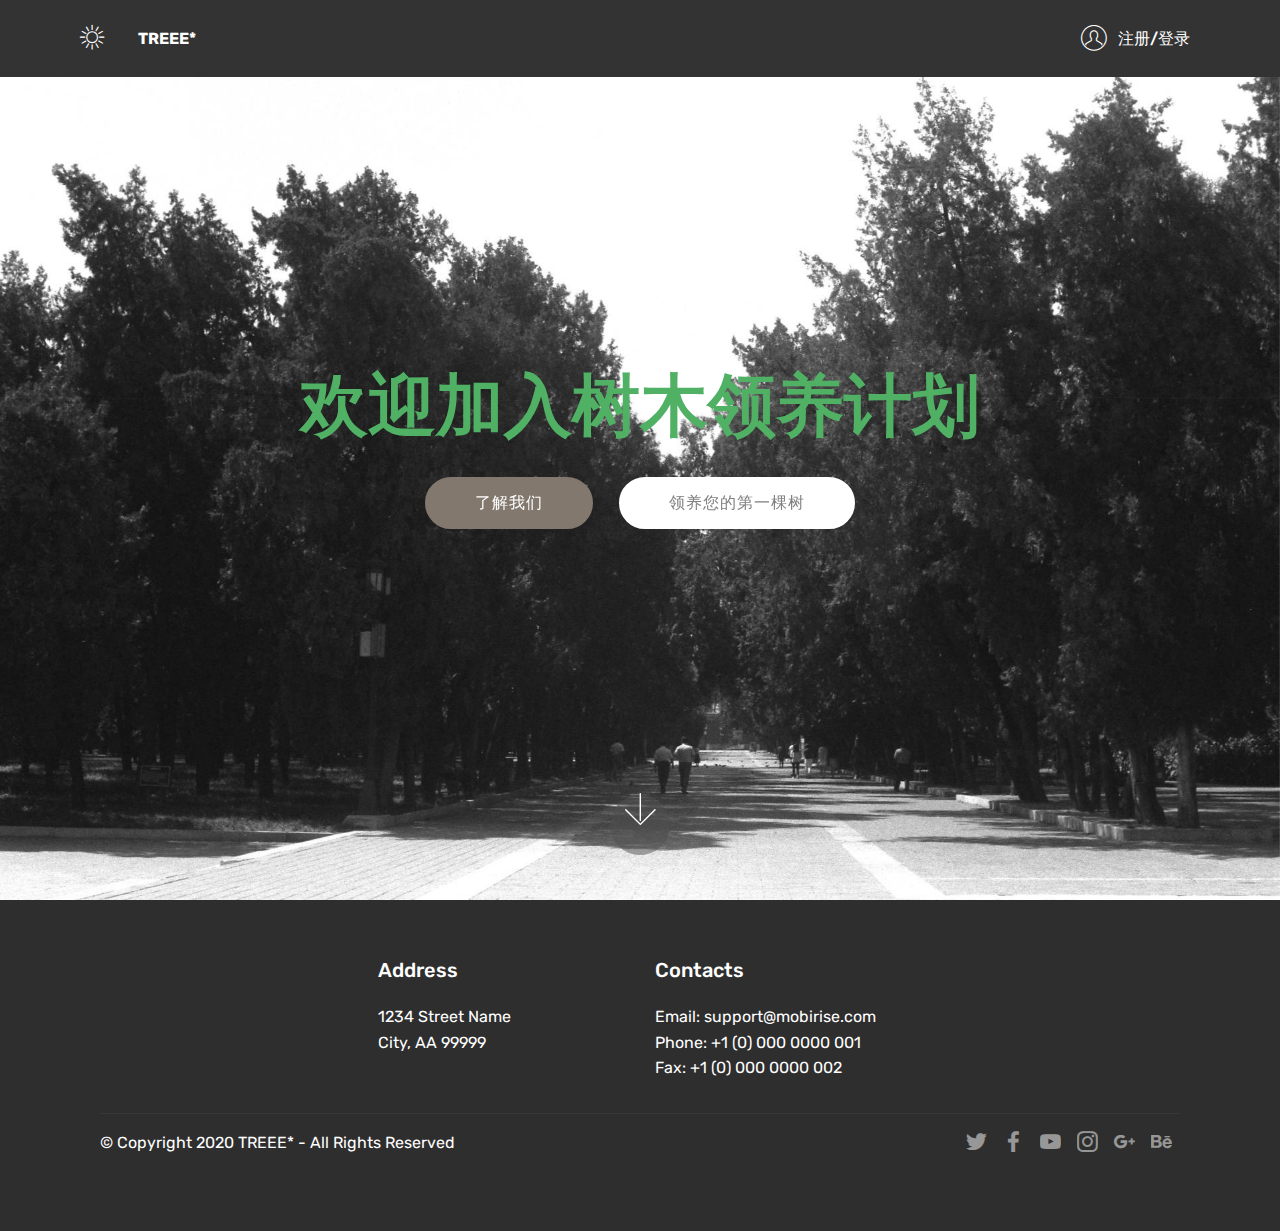
==== commit c5b9263c: "Add files via upload" ====
--- a/index.html
+++ b/index.html
@@ -6,7 +6,7 @@
   <meta http-equiv="X-UA-Compatible" content="IE=edge">
   <meta name="generator" content="Mobirise v4.12.0, mobirise.com">
   <meta name="viewport" content="width=device-width, initial-scale=1, minimum-scale=1">
-  <link rel="shortcut icon" href="assets/images/logo2.png" type="image/x-icon">
+  <link rel="shortcut icon" href="assets/images/logo2-1.png" type="image/x-icon">
   <meta name="description" content="">
   
   <title>Home</title>
@@ -39,44 +39,26 @@
         </button>
         <div class="menu-logo">
             <div class="navbar-brand">
-                <span class="navbar-logo">
-                    <a href="https://mobirise.com">
-                         <img src="assets/images/logo2.png" alt="Mobirise" style="height: 3.8rem;">
-                    </a>
-                </span>
-                <span class="navbar-caption-wrap">
-                    <a class="navbar-caption text-white display-4" href="https://mobirise.com">
-                        MOBIRISE
-                    </a>
-                </span>
+                
+                <span class="navbar-caption-wrap"><a class="navbar-caption text-white display-4" href="index.html"><span class="mbri-sun2 mbr-iconfont mbr-iconfont-btn"></span></a><a class="navbar-caption text-white display-4" href="index.html" style="background-color: rgb(51, 51, 51); display: inline !important;">TREEE*</a><div><a class="navbar-caption text-white display-4" href="https://mobirise.com" style="background-color: rgb(51, 51, 51); display: inline !important;"></a><a class="navbar-caption text-white display-4" href="https://mobirise.com" style="background-color: rgb(51, 51, 51); display: inline !important;"></a><br></div></span>
             </div>
         </div>
         <div class="collapse navbar-collapse" id="navbarSupportedContent">
-            <ul class="navbar-nav nav-dropdown" data-app-modern-menu="true">
-                <li class="nav-item">
+            <ul class="navbar-nav nav-dropdown nav-right" data-app-modern-menu="true"><li class="nav-item">
                     <a class="nav-link link text-white display-4" href="https://mobirise.com">
-                        <span class="mbri-home mbr-iconfont mbr-iconfont-btn"></span>
-                        Services
-                    </a>
+                        </a>
                 </li>
                 <li class="nav-item">
-                    <a class="nav-link link text-white display-4" href="https://mobirise.com">
-                        <span class="mbri-search mbr-iconfont mbr-iconfont-btn"></span>
-                        About Us
-                    </a>
-                </li>
-            </ul>
-            <div class="navbar-buttons mbr-section-btn">
-                <a class="btn btn-sm btn-primary display-4" href="https://mobirise.com">
-                    <span class="mbri-save mbr-iconfont mbr-iconfont-btn "></span>
-                    Try It Now!
-                </a>
-            </div>
+                    <a class="nav-link link text-white display-4" href="https://mobirise.com"><span class="mbri-user mbr-iconfont mbr-iconfont-btn"></span>
+                        
+                        注册/登录</a>
+                </li></ul>
+            
         </div>
     </nav>
 </section>
 
-<section class="engine"><a href="https://mobirise.info/b">how to create a site</a></section><section class="cid-qTkA127IK8 mbr-fullscreen mbr-parallax-background" id="header2-1">
+<section class="engine"><a href="https://mobirise.info/z">best website templates</a></section><section class="cid-qTkA127IK8 mbr-fullscreen mbr-parallax-background" id="header2-1">
 
     
 
@@ -85,11 +67,11 @@
     <div class="container align-center">
         <div class="row justify-content-md-center">
             <div class="mbr-white col-md-10">
-                <h1 class="mbr-section-title mbr-bold pb-3 mbr-fonts-style display-1"></h1>
+                <h1 class="mbr-section-title mbr-bold pb-3 mbr-fonts-style display-1">欢迎加入树木领养计划</h1>
                 
-                <p class="mbr-text pb-3 mbr-fonts-style display-5"></p>
-                <div class="mbr-section-btn"><a class="btn btn-md btn-info display-4" href="page1.html">LEARN MORE</a> 
-                    <a class="btn btn-md btn-white display-4" href="https://mobirise.com">LIVE DEMO</a></div>
+                
+                <div class="mbr-section-btn"><a class="btn btn-md btn-info display-4" href="page1.html">了解我们</a> 
+                    <a class="btn btn-md btn-white display-4" href="page2.html">领养您的第一棵树</a></div>
             </div>
         </div>
     </div>
@@ -111,7 +93,7 @@
             <div class="col-12 col-md-3">
                 <div class="media-wrap">
                     <a href="https://mobirise.com/">
-                        <img src="assets/images/logo23.png" alt="Mobirise" title="">
+                        <img src="assets/images/logo2.png" alt="Mobirise" title="">
                     </a>
                 </div>
             </div>
@@ -148,7 +130,7 @@
             <div class="media-container-row mbr-white">
                 <div class="col-sm-6 copyright">
                     <p class="mbr-text mbr-fonts-style display-7">
-                        © Copyright 2017 Mobirise - All Rights Reserved
+                        © Copyright 2020 TREEE* - All Rights Reserved
                     </p>
                 </div>
                 <div class="col-md-6">
--- a/assets/mobirise/css/mbr-additional.css
+++ b/assets/mobirise/css/mbr-additional.css
@@ -872,7 +872,7 @@
   width: 30px;
   height: 2px;
   border-right: 5px;
-  background-color: #ffffff;
+  background-color: #12791c;
 }
 .cid-qTkzRZLJNu button.navbar-toggler .hamburger span:nth-child(1) {
   top: 0;
@@ -936,6 +936,10 @@
 .cid-qTkzRZLJNu .collapsed .navbar-collapse.collapsing .navbar-nav .nav-item,
 .cid-qTkzRZLJNu .collapsed .navbar-collapse.show .navbar-nav .nav-item {
   clear: both;
+}
+.cid-qTkzRZLJNu .collapsed .navbar-collapse.collapsing .navbar-nav .nav-item:last-child,
+.cid-qTkzRZLJNu .collapsed .navbar-collapse.show .navbar-nav .nav-item:last-child {
+  margin-bottom: 1rem;
 }
 .cid-qTkzRZLJNu .collapsed .navbar-collapse.collapsing .navbar-buttons,
 .cid-qTkzRZLJNu .collapsed .navbar-collapse.show .navbar-buttons {
@@ -1031,6 +1035,10 @@
   .cid-qTkzRZLJNu .navbar-collapse.show .navbar-nav .nav-item {
     clear: both;
   }
+  .cid-qTkzRZLJNu .navbar-collapse.collapsing .navbar-nav .nav-item:last-child,
+  .cid-qTkzRZLJNu .navbar-collapse.show .navbar-nav .nav-item:last-child {
+    margin-bottom: 1rem;
+  }
   .cid-qTkzRZLJNu .navbar-collapse.collapsing .navbar-buttons,
   .cid-qTkzRZLJNu .navbar-collapse.show .navbar-buttons {
     text-align: center;
@@ -1092,7 +1100,10 @@
   color: #c1c1c1 !important;
 }
 .cid-qTkA127IK8 {
-  background-image: url("../../../assets/images/-2000x1414.png");
+  background-image: url("../../../assets/images/img-1469-2000x1344.jpg");
+}
+.cid-qTkA127IK8 H1 {
+  color: #50b165;
 }
 .cid-qTkAaeaxX5 {
   padding-top: 60px;
@@ -1323,7 +1334,7 @@
   width: 30px;
   height: 2px;
   border-right: 5px;
-  background-color: #ffffff;
+  background-color: #12791c;
 }
 .cid-qTkzRZLJNu button.navbar-toggler .hamburger span:nth-child(1) {
   top: 0;
@@ -1387,6 +1398,10 @@
 .cid-qTkzRZLJNu .collapsed .navbar-collapse.collapsing .navbar-nav .nav-item,
 .cid-qTkzRZLJNu .collapsed .navbar-collapse.show .navbar-nav .nav-item {
   clear: both;
+}
+.cid-qTkzRZLJNu .collapsed .navbar-collapse.collapsing .navbar-nav .nav-item:last-child,
+.cid-qTkzRZLJNu .collapsed .navbar-collapse.show .navbar-nav .nav-item:last-child {
+  margin-bottom: 1rem;
 }
 .cid-qTkzRZLJNu .collapsed .navbar-collapse.collapsing .navbar-buttons,
 .cid-qTkzRZLJNu .collapsed .navbar-collapse.show .navbar-buttons {
@@ -1482,6 +1497,10 @@
   .cid-qTkzRZLJNu .navbar-collapse.show .navbar-nav .nav-item {
     clear: both;
   }
+  .cid-qTkzRZLJNu .navbar-collapse.collapsing .navbar-nav .nav-item:last-child,
+  .cid-qTkzRZLJNu .navbar-collapse.show .navbar-nav .nav-item:last-child {
+    margin-bottom: 1rem;
+  }
   .cid-qTkzRZLJNu .navbar-collapse.collapsing .navbar-buttons,
   .cid-qTkzRZLJNu .navbar-collapse.show .navbar-buttons {
     text-align: center;
@@ -1550,6 +1569,7 @@
 .cid-rRXctPJoUj .testimonial-text {
   font-style: italic;
   font-weight: 300;
+  text-align: left;
 }
 .cid-rRXctPJoUj .mbr-author-name {
   font-weight: bold;
@@ -1568,6 +1588,27 @@
   .cid-rRXctPJoUj .media-content {
     padding-top: 1.5rem !important;
   }
+}
+.cid-rRXqMpjz5G {
+  padding-top: 90px;
+  padding-bottom: 90px;
+  background-color: #ffffff;
+}
+.cid-rRXqMpjz5G .title {
+  margin-bottom: 2rem;
+}
+.cid-rRXqMpjz5G .mbr-section-subtitle {
+  color: #767676;
+}
+.cid-rRXqMpjz5G a:not([href]):not([tabindex]) {
+  color: #fff;
+  border-radius: 3px;
+}
+.cid-rRXqMpjz5G a.btn-white:not([href]):not([tabindex]) {
+  color: #333;
+}
+.cid-rRXqMpjz5G textarea.form-control {
+  min-height: 188px;
 }
 .cid-qTkzRZLJNu .navbar {
   padding: .5rem 0;
@@ -1731,7 +1772,7 @@
   width: 30px;
   height: 2px;
   border-right: 5px;
-  background-color: #ffffff;
+  background-color: #12791c;
 }
 .cid-qTkzRZLJNu button.navbar-toggler .hamburger span:nth-child(1) {
   top: 0;
@@ -1795,6 +1836,10 @@
 .cid-qTkzRZLJNu .collapsed .navbar-collapse.collapsing .navbar-nav .nav-item,
 .cid-qTkzRZLJNu .collapsed .navbar-collapse.show .navbar-nav .nav-item {
   clear: both;
+}
+.cid-qTkzRZLJNu .collapsed .navbar-collapse.collapsing .navbar-nav .nav-item:last-child,
+.cid-qTkzRZLJNu .collapsed .navbar-collapse.show .navbar-nav .nav-item:last-child {
+  margin-bottom: 1rem;
 }
 .cid-qTkzRZLJNu .collapsed .navbar-collapse.collapsing .navbar-buttons,
 .cid-qTkzRZLJNu .collapsed .navbar-collapse.show .navbar-buttons {
@@ -1890,6 +1935,10 @@
   .cid-qTkzRZLJNu .navbar-collapse.show .navbar-nav .nav-item {
     clear: both;
   }
+  .cid-qTkzRZLJNu .navbar-collapse.collapsing .navbar-nav .nav-item:last-child,
+  .cid-qTkzRZLJNu .navbar-collapse.show .navbar-nav .nav-item:last-child {
+    margin-bottom: 1rem;
+  }
   .cid-qTkzRZLJNu .navbar-collapse.collapsing .navbar-buttons,
   .cid-qTkzRZLJNu .navbar-collapse.show .navbar-buttons {
     text-align: center;
@@ -1983,6 +2032,9 @@
     padding-bottom: 2rem;
   }
 }
+.cid-rRXcND7s5I H2 {
+  color: #27973f;
+}
 .cid-qTkzRZLJNu .navbar {
   padding: .5rem 0;
   background: #333333;
@@ -2145,7 +2197,7 @@
   width: 30px;
   height: 2px;
   border-right: 5px;
-  background-color: #ffffff;
+  background-color: #12791c;
 }
 .cid-qTkzRZLJNu button.navbar-toggler .hamburger span:nth-child(1) {
   top: 0;
@@ -2209,6 +2261,10 @@
 .cid-qTkzRZLJNu .collapsed .navbar-collapse.collapsing .navbar-nav .nav-item,
 .cid-qTkzRZLJNu .collapsed .navbar-collapse.show .navbar-nav .nav-item {
   clear: both;
+}
+.cid-qTkzRZLJNu .collapsed .navbar-collapse.collapsing .navbar-nav .nav-item:last-child,
+.cid-qTkzRZLJNu .collapsed .navbar-collapse.show .navbar-nav .nav-item:last-child {
+  margin-bottom: 1rem;
 }
 .cid-qTkzRZLJNu .collapsed .navbar-collapse.collapsing .navbar-buttons,
 .cid-qTkzRZLJNu .collapsed .navbar-collapse.show .navbar-buttons {
@@ -2304,6 +2360,10 @@
   .cid-qTkzRZLJNu .navbar-collapse.show .navbar-nav .nav-item {
     clear: both;
   }
+  .cid-qTkzRZLJNu .navbar-collapse.collapsing .navbar-nav .nav-item:last-child,
+  .cid-qTkzRZLJNu .navbar-collapse.show .navbar-nav .nav-item:last-child {
+    margin-bottom: 1rem;
+  }
   .cid-qTkzRZLJNu .navbar-collapse.collapsing .navbar-buttons,
   .cid-qTkzRZLJNu .navbar-collapse.show .navbar-buttons {
     text-align: center;
@@ -2364,49 +2424,26 @@
 .cid-qTkzRZLJNu .dropdown-item:hover {
   color: #c1c1c1 !important;
 }
-.cid-rRXcU4jS1B {
+.cid-rRXkb1VW4q {
   padding-top: 90px;
   padding-bottom: 90px;
   background-color: #ffffff;
 }
-.cid-rRXcU4jS1B h2 {
-  margin-bottom: 0;
-}
-.cid-rRXcU4jS1B h4 {
-  font-weight: 500;
-  margin-bottom: 0;
-  width: 80%;
-}
-.cid-rRXcU4jS1B p {
+.cid-rRXkb1VW4q .title {
+  margin-bottom: 2rem;
+}
+.cid-rRXkb1VW4q .mbr-section-subtitle {
   color: #767676;
-  margin-bottom: 0;
-}
-.cid-rRXcU4jS1B .card-wrapper {
-  border-top: 1px solid #efefef;
-  background-color: #ffffff;
-  position: relative;
-  justify-content: unset;
-}
-.cid-rRXcU4jS1B .card-wrapper .card-box {
-  padding: 2rem 1rem;
-  width: 100%;
-}
-.cid-rRXcU4jS1B .card-wrapper .card-box .top-line {
-  display: flex;
-  justify-content: space-between;
-  align-items: center;
-}
-.cid-rRXcU4jS1B .card-wrapper .card-box .bottom-line {
-  width: 70%;
-}
-@media (max-width: 767px) {
-  .cid-rRXcU4jS1B .card-wrapper .card-box .bottom-line {
-    width: 100%;
-  }
-  .cid-rRXcU4jS1B .card-wrapper .card-box .bottom-line p {
-    text-align: center;
-    margin: 1rem 0 0 0;
-  }
+}
+.cid-rRXkb1VW4q a:not([href]):not([tabindex]) {
+  color: #fff;
+  border-radius: 3px;
+}
+.cid-rRXkb1VW4q a.btn-white:not([href]):not([tabindex]) {
+  color: #333;
+}
+.cid-rRXkb1VW4q textarea.form-control {
+  min-height: 188px;
 }
 .cid-qTkzRZLJNu .navbar {
   padding: .5rem 0;
@@ -2570,7 +2607,7 @@
   width: 30px;
   height: 2px;
   border-right: 5px;
-  background-color: #ffffff;
+  background-color: #12791c;
 }
 .cid-qTkzRZLJNu button.navbar-toggler .hamburger span:nth-child(1) {
   top: 0;
@@ -2634,6 +2671,10 @@
 .cid-qTkzRZLJNu .collapsed .navbar-collapse.collapsing .navbar-nav .nav-item,
 .cid-qTkzRZLJNu .collapsed .navbar-collapse.show .navbar-nav .nav-item {
   clear: both;
+}
+.cid-qTkzRZLJNu .collapsed .navbar-collapse.collapsing .navbar-nav .nav-item:last-child,
+.cid-qTkzRZLJNu .collapsed .navbar-collapse.show .navbar-nav .nav-item:last-child {
+  margin-bottom: 1rem;
 }
 .cid-qTkzRZLJNu .collapsed .navbar-collapse.collapsing .navbar-buttons,
 .cid-qTkzRZLJNu .collapsed .navbar-collapse.show .navbar-buttons {
@@ -2729,6 +2770,10 @@
   .cid-qTkzRZLJNu .navbar-collapse.show .navbar-nav .nav-item {
     clear: both;
   }
+  .cid-qTkzRZLJNu .navbar-collapse.collapsing .navbar-nav .nav-item:last-child,
+  .cid-qTkzRZLJNu .navbar-collapse.show .navbar-nav .nav-item:last-child {
+    margin-bottom: 1rem;
+  }
   .cid-qTkzRZLJNu .navbar-collapse.collapsing .navbar-buttons,
   .cid-qTkzRZLJNu .navbar-collapse.show .navbar-buttons {
     text-align: center;
@@ -2789,24 +2834,73 @@
 .cid-qTkzRZLJNu .dropdown-item:hover {
   color: #c1c1c1 !important;
 }
-.cid-rRXcYWet7S {
+.cid-rRXmNfUXpa {
   padding-top: 90px;
   padding-bottom: 90px;
-  background-color: #ffffff;
-}
-.cid-rRXcYWet7S .title {
-  margin-bottom: 2rem;
-}
-.cid-rRXcYWet7S .mbr-section-subtitle {
+  background-color: #f9f9f9;
+}
+.cid-rRXmNfUXpa .mbr-section-btn > * {
+  margin: 0;
+}
+.cid-rRXmNfUXpa h4 {
+  font-weight: 500;
+}
+.cid-rRXmNfUXpa p {
+  color: #232323;
+}
+.cid-rRXmNfUXpa .aside-content {
+  -webkit-flex-basis: 100%;
+  flex-basis: 100%;
+  display: flex;
+  flex-direction: column;
+  justify-content: center;
+}
+.cid-rRXmNfUXpa .block-content {
+  display: -webkit-flex;
+  flex-direction: column;
+  -webkit-flex-direction: column;
+  word-break: break-word;
+}
+.cid-rRXmNfUXpa .media {
+  margin: initial;
+  align-items: center;
+  -webkit-align-items: center;
+}
+.cid-rRXmNfUXpa .mbr-figure {
+  align-self: flex-start;
+  -webkit-align-self: flex-start;
+  -webkit-flex-shrink: 0;
+  flex-shrink: 0;
+}
+.cid-rRXmNfUXpa .card-img {
+  padding-right: 2rem;
+  width: auto;
+}
+.cid-rRXmNfUXpa .card-img span {
+  font-size: 72px;
+  color: #707070;
+}
+@media (min-width: 992px) {
+  .cid-rRXmNfUXpa .mbr-figure {
+    padding-right: 4rem;
+  }
+}
+@media (max-width: 991px) {
+  .cid-rRXmNfUXpa .mbr-figure {
+    padding-right: 0;
+    padding-bottom: 1rem;
+    margin-bottom: 2rem;
+  }
+}
+@media (max-width: 300px) {
+  .cid-rRXmNfUXpa .card-img span {
+    font-size: 40px !important;
+  }
+}
+.cid-rRXmNfUXpa .cost {
+  text-decoration: line-through;
   color: #767676;
 }
-.cid-rRXcYWet7S a:not([href]):not([tabindex]) {
-  color: #fff;
-  border-radius: 3px;
-}
-.cid-rRXcYWet7S a.btn-white:not([href]):not([tabindex]) {
-  color: #333;
-}
-.cid-rRXcYWet7S textarea.form-control {
-  min-height: 188px;
-}
+.cid-rRXmNfUXpa H2 {
+  color: #27973f;
+}
--- a/assets/mobirise/css/mbr-additional.css
+++ b/assets/mobirise/css/mbr-additional.css
@@ -872,7 +872,7 @@
   width: 30px;
   height: 2px;
   border-right: 5px;
-  background-color: #ffffff;
+  background-color: #12791c;
 }
 .cid-qTkzRZLJNu button.navbar-toggler .hamburger span:nth-child(1) {
   top: 0;
@@ -936,6 +936,10 @@
 .cid-qTkzRZLJNu .collapsed .navbar-collapse.collapsing .navbar-nav .nav-item,
 .cid-qTkzRZLJNu .collapsed .navbar-collapse.show .navbar-nav .nav-item {
   clear: both;
+}
+.cid-qTkzRZLJNu .collapsed .navbar-collapse.collapsing .navbar-nav .nav-item:last-child,
+.cid-qTkzRZLJNu .collapsed .navbar-collapse.show .navbar-nav .nav-item:last-child {
+  margin-bottom: 1rem;
 }
 .cid-qTkzRZLJNu .collapsed .navbar-collapse.collapsing .navbar-buttons,
 .cid-qTkzRZLJNu .collapsed .navbar-collapse.show .navbar-buttons {
@@ -1031,6 +1035,10 @@
   .cid-qTkzRZLJNu .navbar-collapse.show .navbar-nav .nav-item {
     clear: both;
   }
+  .cid-qTkzRZLJNu .navbar-collapse.collapsing .navbar-nav .nav-item:last-child,
+  .cid-qTkzRZLJNu .navbar-collapse.show .navbar-nav .nav-item:last-child {
+    margin-bottom: 1rem;
+  }
   .cid-qTkzRZLJNu .navbar-collapse.collapsing .navbar-buttons,
   .cid-qTkzRZLJNu .navbar-collapse.show .navbar-buttons {
     text-align: center;
@@ -1092,7 +1100,10 @@
   color: #c1c1c1 !important;
 }
 .cid-qTkA127IK8 {
-  background-image: url("../../../assets/images/-2000x1414.png");
+  background-image: url("../../../assets/images/img-1469-2000x1344.jpg");
+}
+.cid-qTkA127IK8 H1 {
+  color: #50b165;
 }
 .cid-qTkAaeaxX5 {
   padding-top: 60px;
@@ -1323,7 +1334,7 @@
   width: 30px;
   height: 2px;
   border-right: 5px;
-  background-color: #ffffff;
+  background-color: #12791c;
 }
 .cid-qTkzRZLJNu button.navbar-toggler .hamburger span:nth-child(1) {
   top: 0;
@@ -1387,6 +1398,10 @@
 .cid-qTkzRZLJNu .collapsed .navbar-collapse.collapsing .navbar-nav .nav-item,
 .cid-qTkzRZLJNu .collapsed .navbar-collapse.show .navbar-nav .nav-item {
   clear: both;
+}
+.cid-qTkzRZLJNu .collapsed .navbar-collapse.collapsing .navbar-nav .nav-item:last-child,
+.cid-qTkzRZLJNu .collapsed .navbar-collapse.show .navbar-nav .nav-item:last-child {
+  margin-bottom: 1rem;
 }
 .cid-qTkzRZLJNu .collapsed .navbar-collapse.collapsing .navbar-buttons,
 .cid-qTkzRZLJNu .collapsed .navbar-collapse.show .navbar-buttons {
@@ -1482,6 +1497,10 @@
   .cid-qTkzRZLJNu .navbar-collapse.show .navbar-nav .nav-item {
     clear: both;
   }
+  .cid-qTkzRZLJNu .navbar-collapse.collapsing .navbar-nav .nav-item:last-child,
+  .cid-qTkzRZLJNu .navbar-collapse.show .navbar-nav .nav-item:last-child {
+    margin-bottom: 1rem;
+  }
   .cid-qTkzRZLJNu .navbar-collapse.collapsing .navbar-buttons,
   .cid-qTkzRZLJNu .navbar-collapse.show .navbar-buttons {
     text-align: center;
@@ -1550,6 +1569,7 @@
 .cid-rRXctPJoUj .testimonial-text {
   font-style: italic;
   font-weight: 300;
+  text-align: left;
 }
 .cid-rRXctPJoUj .mbr-author-name {
   font-weight: bold;
@@ -1568,6 +1588,27 @@
   .cid-rRXctPJoUj .media-content {
     padding-top: 1.5rem !important;
   }
+}
+.cid-rRXqMpjz5G {
+  padding-top: 90px;
+  padding-bottom: 90px;
+  background-color: #ffffff;
+}
+.cid-rRXqMpjz5G .title {
+  margin-bottom: 2rem;
+}
+.cid-rRXqMpjz5G .mbr-section-subtitle {
+  color: #767676;
+}
+.cid-rRXqMpjz5G a:not([href]):not([tabindex]) {
+  color: #fff;
+  border-radius: 3px;
+}
+.cid-rRXqMpjz5G a.btn-white:not([href]):not([tabindex]) {
+  color: #333;
+}
+.cid-rRXqMpjz5G textarea.form-control {
+  min-height: 188px;
 }
 .cid-qTkzRZLJNu .navbar {
   padding: .5rem 0;
@@ -1731,7 +1772,7 @@
   width: 30px;
   height: 2px;
   border-right: 5px;
-  background-color: #ffffff;
+  background-color: #12791c;
 }
 .cid-qTkzRZLJNu button.navbar-toggler .hamburger span:nth-child(1) {
   top: 0;
@@ -1795,6 +1836,10 @@
 .cid-qTkzRZLJNu .collapsed .navbar-collapse.collapsing .navbar-nav .nav-item,
 .cid-qTkzRZLJNu .collapsed .navbar-collapse.show .navbar-nav .nav-item {
   clear: both;
+}
+.cid-qTkzRZLJNu .collapsed .navbar-collapse.collapsing .navbar-nav .nav-item:last-child,
+.cid-qTkzRZLJNu .collapsed .navbar-collapse.show .navbar-nav .nav-item:last-child {
+  margin-bottom: 1rem;
 }
 .cid-qTkzRZLJNu .collapsed .navbar-collapse.collapsing .navbar-buttons,
 .cid-qTkzRZLJNu .collapsed .navbar-collapse.show .navbar-buttons {
@@ -1890,6 +1935,10 @@
   .cid-qTkzRZLJNu .navbar-collapse.show .navbar-nav .nav-item {
     clear: both;
   }
+  .cid-qTkzRZLJNu .navbar-collapse.collapsing .navbar-nav .nav-item:last-child,
+  .cid-qTkzRZLJNu .navbar-collapse.show .navbar-nav .nav-item:last-child {
+    margin-bottom: 1rem;
+  }
   .cid-qTkzRZLJNu .navbar-collapse.collapsing .navbar-buttons,
   .cid-qTkzRZLJNu .navbar-collapse.show .navbar-buttons {
     text-align: center;
@@ -1983,6 +2032,9 @@
     padding-bottom: 2rem;
   }
 }
+.cid-rRXcND7s5I H2 {
+  color: #27973f;
+}
 .cid-qTkzRZLJNu .navbar {
   padding: .5rem 0;
   background: #333333;
@@ -2145,7 +2197,7 @@
   width: 30px;
   height: 2px;
   border-right: 5px;
-  background-color: #ffffff;
+  background-color: #12791c;
 }
 .cid-qTkzRZLJNu button.navbar-toggler .hamburger span:nth-child(1) {
   top: 0;
@@ -2209,6 +2261,10 @@
 .cid-qTkzRZLJNu .collapsed .navbar-collapse.collapsing .navbar-nav .nav-item,
 .cid-qTkzRZLJNu .collapsed .navbar-collapse.show .navbar-nav .nav-item {
   clear: both;
+}
+.cid-qTkzRZLJNu .collapsed .navbar-collapse.collapsing .navbar-nav .nav-item:last-child,
+.cid-qTkzRZLJNu .collapsed .navbar-collapse.show .navbar-nav .nav-item:last-child {
+  margin-bottom: 1rem;
 }
 .cid-qTkzRZLJNu .collapsed .navbar-collapse.collapsing .navbar-buttons,
 .cid-qTkzRZLJNu .collapsed .navbar-collapse.show .navbar-buttons {
@@ -2304,6 +2360,10 @@
   .cid-qTkzRZLJNu .navbar-collapse.show .navbar-nav .nav-item {
     clear: both;
   }
+  .cid-qTkzRZLJNu .navbar-collapse.collapsing .navbar-nav .nav-item:last-child,
+  .cid-qTkzRZLJNu .navbar-collapse.show .navbar-nav .nav-item:last-child {
+    margin-bottom: 1rem;
+  }
   .cid-qTkzRZLJNu .navbar-collapse.collapsing .navbar-buttons,
   .cid-qTkzRZLJNu .navbar-collapse.show .navbar-buttons {
     text-align: center;
@@ -2364,49 +2424,26 @@
 .cid-qTkzRZLJNu .dropdown-item:hover {
   color: #c1c1c1 !important;
 }
-.cid-rRXcU4jS1B {
+.cid-rRXkb1VW4q {
   padding-top: 90px;
   padding-bottom: 90px;
   background-color: #ffffff;
 }
-.cid-rRXcU4jS1B h2 {
-  margin-bottom: 0;
-}
-.cid-rRXcU4jS1B h4 {
-  font-weight: 500;
-  margin-bottom: 0;
-  width: 80%;
-}
-.cid-rRXcU4jS1B p {
+.cid-rRXkb1VW4q .title {
+  margin-bottom: 2rem;
+}
+.cid-rRXkb1VW4q .mbr-section-subtitle {
   color: #767676;
-  margin-bottom: 0;
-}
-.cid-rRXcU4jS1B .card-wrapper {
-  border-top: 1px solid #efefef;
-  background-color: #ffffff;
-  position: relative;
-  justify-content: unset;
-}
-.cid-rRXcU4jS1B .card-wrapper .card-box {
-  padding: 2rem 1rem;
-  width: 100%;
-}
-.cid-rRXcU4jS1B .card-wrapper .card-box .top-line {
-  display: flex;
-  justify-content: space-between;
-  align-items: center;
-}
-.cid-rRXcU4jS1B .card-wrapper .card-box .bottom-line {
-  width: 70%;
-}
-@media (max-width: 767px) {
-  .cid-rRXcU4jS1B .card-wrapper .card-box .bottom-line {
-    width: 100%;
-  }
-  .cid-rRXcU4jS1B .card-wrapper .card-box .bottom-line p {
-    text-align: center;
-    margin: 1rem 0 0 0;
-  }
+}
+.cid-rRXkb1VW4q a:not([href]):not([tabindex]) {
+  color: #fff;
+  border-radius: 3px;
+}
+.cid-rRXkb1VW4q a.btn-white:not([href]):not([tabindex]) {
+  color: #333;
+}
+.cid-rRXkb1VW4q textarea.form-control {
+  min-height: 188px;
 }
 .cid-qTkzRZLJNu .navbar {
   padding: .5rem 0;
@@ -2570,7 +2607,7 @@
   width: 30px;
   height: 2px;
   border-right: 5px;
-  background-color: #ffffff;
+  background-color: #12791c;
 }
 .cid-qTkzRZLJNu button.navbar-toggler .hamburger span:nth-child(1) {
   top: 0;
@@ -2634,6 +2671,10 @@
 .cid-qTkzRZLJNu .collapsed .navbar-collapse.collapsing .navbar-nav .nav-item,
 .cid-qTkzRZLJNu .collapsed .navbar-collapse.show .navbar-nav .nav-item {
   clear: both;
+}
+.cid-qTkzRZLJNu .collapsed .navbar-collapse.collapsing .navbar-nav .nav-item:last-child,
+.cid-qTkzRZLJNu .collapsed .navbar-collapse.show .navbar-nav .nav-item:last-child {
+  margin-bottom: 1rem;
 }
 .cid-qTkzRZLJNu .collapsed .navbar-collapse.collapsing .navbar-buttons,
 .cid-qTkzRZLJNu .collapsed .navbar-collapse.show .navbar-buttons {
@@ -2729,6 +2770,10 @@
   .cid-qTkzRZLJNu .navbar-collapse.show .navbar-nav .nav-item {
     clear: both;
   }
+  .cid-qTkzRZLJNu .navbar-collapse.collapsing .navbar-nav .nav-item:last-child,
+  .cid-qTkzRZLJNu .navbar-collapse.show .navbar-nav .nav-item:last-child {
+    margin-bottom: 1rem;
+  }
   .cid-qTkzRZLJNu .navbar-collapse.collapsing .navbar-buttons,
   .cid-qTkzRZLJNu .navbar-collapse.show .navbar-buttons {
     text-align: center;
@@ -2789,24 +2834,73 @@
 .cid-qTkzRZLJNu .dropdown-item:hover {
   color: #c1c1c1 !important;
 }
-.cid-rRXcYWet7S {
+.cid-rRXmNfUXpa {
   padding-top: 90px;
   padding-bottom: 90px;
-  background-color: #ffffff;
-}
-.cid-rRXcYWet7S .title {
-  margin-bottom: 2rem;
-}
-.cid-rRXcYWet7S .mbr-section-subtitle {
+  background-color: #f9f9f9;
+}
+.cid-rRXmNfUXpa .mbr-section-btn > * {
+  margin: 0;
+}
+.cid-rRXmNfUXpa h4 {
+  font-weight: 500;
+}
+.cid-rRXmNfUXpa p {
+  color: #232323;
+}
+.cid-rRXmNfUXpa .aside-content {
+  -webkit-flex-basis: 100%;
+  flex-basis: 100%;
+  display: flex;
+  flex-direction: column;
+  justify-content: center;
+}
+.cid-rRXmNfUXpa .block-content {
+  display: -webkit-flex;
+  flex-direction: column;
+  -webkit-flex-direction: column;
+  word-break: break-word;
+}
+.cid-rRXmNfUXpa .media {
+  margin: initial;
+  align-items: center;
+  -webkit-align-items: center;
+}
+.cid-rRXmNfUXpa .mbr-figure {
+  align-self: flex-start;
+  -webkit-align-self: flex-start;
+  -webkit-flex-shrink: 0;
+  flex-shrink: 0;
+}
+.cid-rRXmNfUXpa .card-img {
+  padding-right: 2rem;
+  width: auto;
+}
+.cid-rRXmNfUXpa .card-img span {
+  font-size: 72px;
+  color: #707070;
+}
+@media (min-width: 992px) {
+  .cid-rRXmNfUXpa .mbr-figure {
+    padding-right: 4rem;
+  }
+}
+@media (max-width: 991px) {
+  .cid-rRXmNfUXpa .mbr-figure {
+    padding-right: 0;
+    padding-bottom: 1rem;
+    margin-bottom: 2rem;
+  }
+}
+@media (max-width: 300px) {
+  .cid-rRXmNfUXpa .card-img span {
+    font-size: 40px !important;
+  }
+}
+.cid-rRXmNfUXpa .cost {
+  text-decoration: line-through;
   color: #767676;
 }
-.cid-rRXcYWet7S a:not([href]):not([tabindex]) {
-  color: #fff;
-  border-radius: 3px;
-}
-.cid-rRXcYWet7S a.btn-white:not([href]):not([tabindex]) {
-  color: #333;
-}
-.cid-rRXcYWet7S textarea.form-control {
-  min-height: 188px;
-}
+.cid-rRXmNfUXpa H2 {
+  color: #27973f;
+}
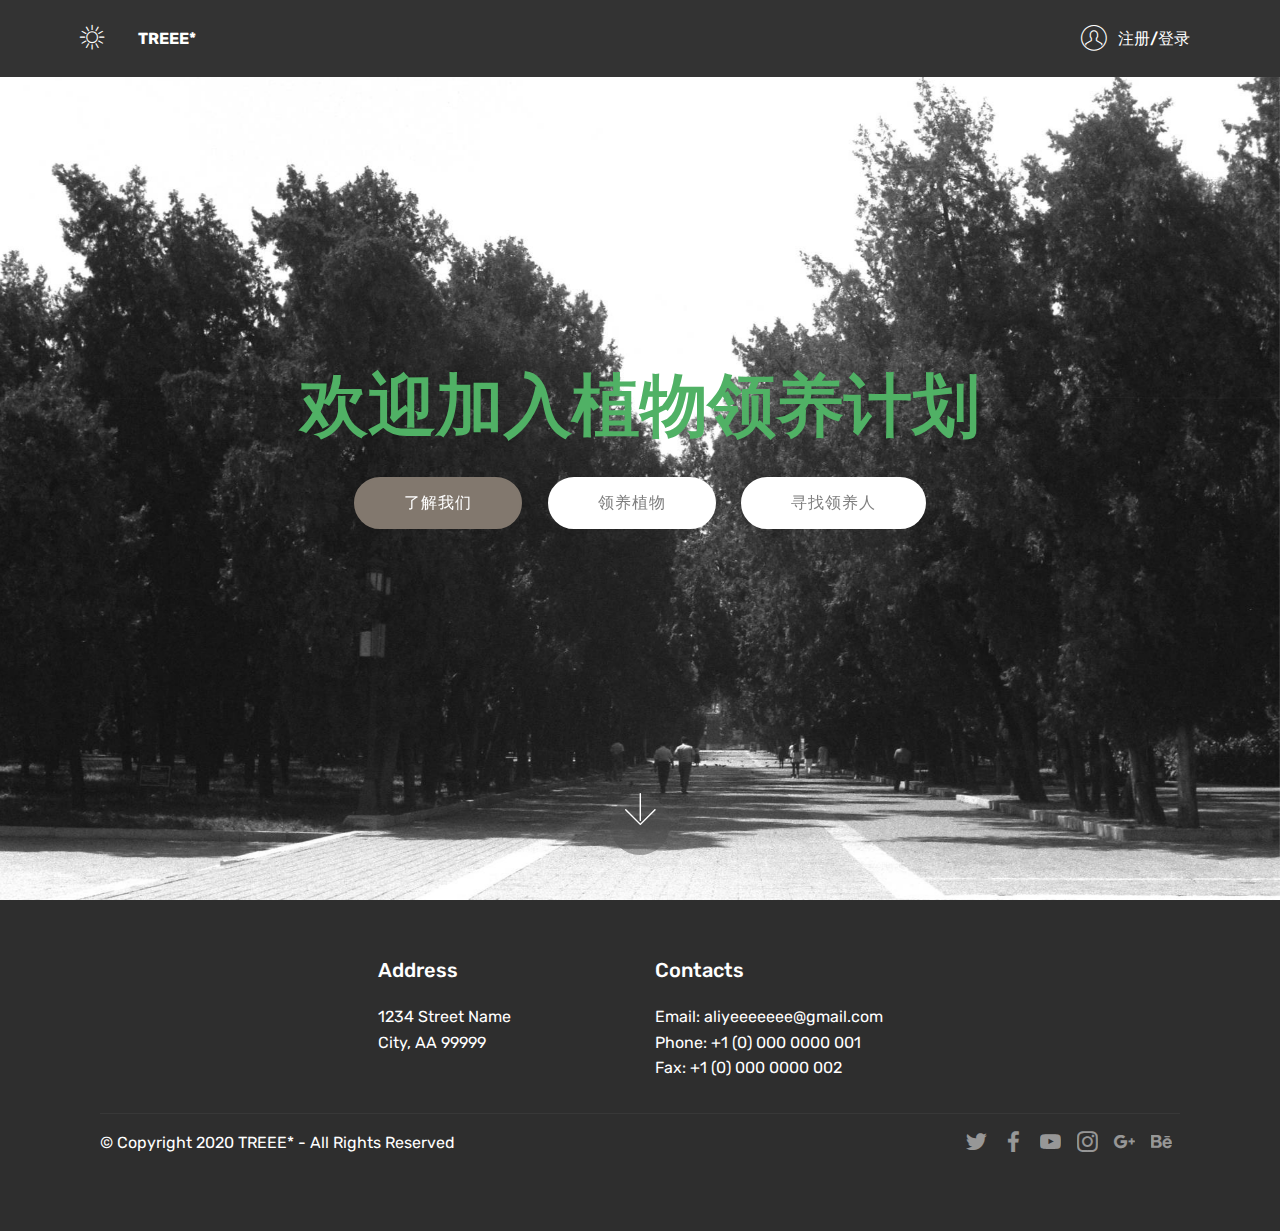
==== commit e984184f: "Add files via upload" ====
--- a/index.html
+++ b/index.html
@@ -9,7 +9,7 @@
   <link rel="shortcut icon" href="assets/images/logo2-1.png" type="image/x-icon">
   <meta name="description" content="">
   
-  <title>Home</title>
+  <title>首页</title>
   <link rel="stylesheet" href="assets/web/assets/mobirise-icons/mobirise-icons.css">
   <link rel="stylesheet" href="assets/bootstrap/css/bootstrap.min.css">
   <link rel="stylesheet" href="assets/bootstrap/css/bootstrap-grid.min.css">
@@ -49,7 +49,7 @@
                         </a>
                 </li>
                 <li class="nav-item">
-                    <a class="nav-link link text-white display-4" href="https://mobirise.com"><span class="mbri-user mbr-iconfont mbr-iconfont-btn"></span>
+                    <a class="nav-link link text-white display-4" href="page4.html"><span class="mbri-user mbr-iconfont mbr-iconfont-btn"></span>
                         
                         注册/登录</a>
                 </li></ul>
@@ -58,7 +58,7 @@
     </nav>
 </section>
 
-<section class="engine"><a href="https://mobirise.info/z">best website templates</a></section><section class="cid-qTkA127IK8 mbr-fullscreen mbr-parallax-background" id="header2-1">
+<section class="engine"><a href="https://mobirise.info/b">how to create a site</a></section><section class="cid-qTkA127IK8 mbr-fullscreen mbr-parallax-background" id="header2-1">
 
     
 
@@ -67,11 +67,11 @@
     <div class="container align-center">
         <div class="row justify-content-md-center">
             <div class="mbr-white col-md-10">
-                <h1 class="mbr-section-title mbr-bold pb-3 mbr-fonts-style display-1">欢迎加入树木领养计划</h1>
+                <h1 class="mbr-section-title mbr-bold pb-3 mbr-fonts-style display-1">欢迎加入植物领养计划</h1>
                 
                 
                 <div class="mbr-section-btn"><a class="btn btn-md btn-info display-4" href="page1.html">了解我们</a> 
-                    <a class="btn btn-md btn-white display-4" href="page2.html">领养您的第一棵树</a></div>
+                    <a class="btn btn-md btn-white display-4" href="page2.html">领养植物</a> <a class="btn btn-md btn-white display-4" href="page9.html">寻找领养人</a></div>
             </div>
         </div>
     </div>
@@ -111,7 +111,7 @@
                     Contacts
                 </h5>
                 <p class="mbr-text">
-                    Email: support@mobirise.com
+                    Email: aliyeeeeeee@gmail.com
                     <br>Phone: +1 (0) 000 0000 001
                     <br>Fax: +1 (0) 000 0000 002
                 </p>
--- a/assets/mobirise/css/mbr-additional.css
+++ b/assets/mobirise/css/mbr-additional.css
@@ -92,7 +92,7 @@
   border-radius: 3px;
 }
 .bg-primary {
-  background-color: #149dcc !important;
+  background-color: #27973f !important;
 }
 .bg-success {
   background-color: #f7ed4a !important;
@@ -108,8 +108,8 @@
 }
 .btn-primary,
 .btn-primary:active {
-  background-color: #149dcc !important;
-  border-color: #149dcc !important;
+  background-color: #27973f !important;
+  border-color: #27973f !important;
   color: #ffffff !important;
 }
 .btn-primary:hover,
@@ -117,14 +117,14 @@
 .btn-primary.focus,
 .btn-primary.active {
   color: #ffffff !important;
-  background-color: #0d6786 !important;
-  border-color: #0d6786 !important;
+  background-color: #175a26 !important;
+  border-color: #175a26 !important;
 }
 .btn-primary.disabled,
 .btn-primary:disabled {
   color: #ffffff !important;
-  background-color: #0d6786 !important;
-  border-color: #0d6786 !important;
+  background-color: #175a26 !important;
+  border-color: #175a26 !important;
 }
 .btn-secondary,
 .btn-secondary:active {
@@ -272,22 +272,22 @@
 .btn-primary-outline,
 .btn-primary-outline:active {
   background: none;
-  border-color: #0b566f;
-  color: #0b566f;
+  border-color: #12461d;
+  color: #12461d;
 }
 .btn-primary-outline:hover,
 .btn-primary-outline:focus,
 .btn-primary-outline.focus,
 .btn-primary-outline.active {
   color: #ffffff;
-  background-color: #149dcc;
-  border-color: #149dcc;
+  background-color: #27973f;
+  border-color: #27973f;
 }
 .btn-primary-outline.disabled,
 .btn-primary-outline:disabled {
   color: #ffffff !important;
-  background-color: #149dcc !important;
-  border-color: #149dcc !important;
+  background-color: #27973f !important;
+  border-color: #27973f !important;
 }
 .btn-secondary-outline,
 .btn-secondary-outline:active {
@@ -424,7 +424,7 @@
   border-color: #ffffff;
 }
 .text-primary {
-  color: #149dcc !important;
+  color: #27973f !important;
 }
 .text-secondary {
   color: #ff3366 !important;
@@ -449,7 +449,7 @@
 }
 a.text-primary:hover,
 a.text-primary:focus {
-  color: #0b566f !important;
+  color: #12461d !important;
 }
 a.text-secondary:hover,
 a.text-secondary:focus {
@@ -507,8 +507,8 @@
   border-radius: 100px !important;
 }
 .mbr-gallery-filter li.active .btn {
-  background-color: #149dcc;
-  border-color: #149dcc;
+  background-color: #27973f;
+  border-color: #27973f;
   color: #ffffff;
 }
 .mbr-gallery-filter li.active .btn:focus {
@@ -519,11 +519,11 @@
 }
 a,
 a:hover {
-  color: #149dcc;
+  color: #27973f;
 }
 .mbr-plan-header.bg-primary .mbr-plan-subtitle,
 .mbr-plan-header.bg-primary .mbr-plan-price-desc {
-  color: #b4e6f8;
+  color: #66d77e;
 }
 .mbr-plan-header.bg-success .mbr-plan-subtitle,
 .mbr-plan-header.bg-success .mbr-plan-price-desc {
@@ -554,7 +554,7 @@
   font-size: 1.6rem;
 }
 blockquote {
-  border-color: #149dcc;
+  border-color: #27973f;
 }
 /* Forms */
 .mbr-form .btn {
@@ -610,11 +610,11 @@
 /* Footer */
 .mbr-footer-content li::before,
 .mbr-footer .mbr-contacts li::before {
-  background: #149dcc;
+  background: #27973f;
 }
 .mbr-footer-content li a:hover,
 .mbr-footer .mbr-contacts li a:hover {
-  color: #149dcc;
+  color: #27973f;
 }
 .footer3 input[type="email"],
 .footer4 input[type="email"] {
@@ -656,7 +656,7 @@
 }
 .jq-selectbox li:hover,
 .jq-selectbox li.selected {
-  background-color: #149dcc;
+  background-color: #27973f;
   color: #ffffff;
 }
 .jq-selectbox .jq-selectbox__trigger-arrow,
@@ -669,14 +669,14 @@
 .jq-selectbox:hover .jq-selectbox__trigger-arrow,
 .jq-number__spin.minus:hover:after,
 .jq-number__spin.plus:hover:after {
-  border-top-color: #149dcc;
-  border-bottom-color: #149dcc;
+  border-top-color: #27973f;
+  border-bottom-color: #27973f;
 }
 .xdsoft_datetimepicker .xdsoft_calendar td.xdsoft_default,
 .xdsoft_datetimepicker .xdsoft_calendar td.xdsoft_current,
 .xdsoft_datetimepicker .xdsoft_timepicker .xdsoft_time_box > div > div.xdsoft_current {
   color: #ffffff !important;
-  background-color: #149dcc !important;
+  background-color: #27973f !important;
   box-shadow: none !important;
 }
 .xdsoft_datetimepicker .xdsoft_calendar td:hover,
@@ -705,7 +705,7 @@
   top: 50%;
   left: 50%;
   transform: translateX(-50%) translateY(-50%);
-  background-image: url("data:image/svg+xml;charset=UTF-8,%3csvg width='32' height='32' viewBox='0 0 64 64' xmlns='http://www.w3.org/2000/svg' stroke='%23149dcc' %3e%3cg fill='none' fill-rule='evenodd'%3e%3cg transform='translate(16 16)' stroke-width='2'%3e%3ccircle stroke-opacity='.5' cx='16' cy='16' r='16'/%3e%3cpath d='M32 16c0-9.94-8.06-16-16-16'%3e%3canimateTransform attributeName='transform' type='rotate' from='0 16 16' to='360 16 16' dur='1s' repeatCount='indefinite'/%3e%3c/path%3e%3c/g%3e%3c/g%3e%3c/svg%3e");
+  background-image: url("data:image/svg+xml;charset=UTF-8,%3csvg width='32' height='32' viewBox='0 0 64 64' xmlns='http://www.w3.org/2000/svg' stroke='%2327973f' %3e%3cg fill='none' fill-rule='evenodd'%3e%3cg transform='translate(16 16)' stroke-width='2'%3e%3ccircle stroke-opacity='.5' cx='16' cy='16' r='16'/%3e%3cpath d='M32 16c0-9.94-8.06-16-16-16'%3e%3canimateTransform attributeName='transform' type='rotate' from='0 16 16' to='360 16 16' dur='1s' repeatCount='indefinite'/%3e%3c/path%3e%3c/g%3e%3c/g%3e%3c/svg%3e");
 }
 section.lazy-placeholder:after {
   opacity: 0.3;
@@ -2026,6 +2026,10 @@
 }
 .cid-rRXcND7s5I .card-wrapper {
   height: 100%;
+  background: #ffffff;
+}
+.cid-rRXcND7s5I .card-wrapper .card-box {
+  padding: 0 2rem 2rem;
 }
 @media (max-width: 767px) {
   .cid-rRXcND7s5I .card:not(.last-child) {
@@ -2834,73 +2838,1393 @@
 .cid-qTkzRZLJNu .dropdown-item:hover {
   color: #c1c1c1 !important;
 }
-.cid-rRXmNfUXpa {
+.cid-rSOub6dIk8 {
+  padding-top: 135px;
+  padding-bottom: 90px;
+  background-color: #ffffff;
+}
+.cid-rSOub6dIk8 h2 {
+  margin-bottom: 0;
+}
+.cid-rSOub6dIk8 h4 {
+  font-weight: 500;
+  margin-bottom: 0;
+  width: 80%;
+}
+.cid-rSOub6dIk8 p {
+  color: #767676;
+  margin-bottom: 0;
+}
+.cid-rSOub6dIk8 .card-wrapper {
+  border-top: 1px solid #cccccc;
+  background-color: #ffffff;
+  position: relative;
+  justify-content: unset;
+}
+.cid-rSOub6dIk8 .card-wrapper .card-box {
+  padding: 2rem 1rem;
+  width: 100%;
+}
+.cid-rSOub6dIk8 .card-wrapper .card-box .top-line {
+  display: flex;
+  justify-content: space-between;
+  align-items: center;
+}
+.cid-rSOub6dIk8 .card-wrapper .card-box .bottom-line {
+  width: 70%;
+}
+@media (max-width: 767px) {
+  .cid-rSOub6dIk8 .card-wrapper .card-box .bottom-line {
+    width: 100%;
+  }
+  .cid-rSOub6dIk8 .card-wrapper .card-box .bottom-line p {
+    text-align: center;
+    margin: 1rem 0 0 0;
+  }
+}
+.cid-rSOub6dIk8 H2 {
+  color: #27973f;
+  text-align: left;
+}
+.cid-rSOub6dIk8 P {
+  color: #04710f;
+}
+.cid-qTkzRZLJNu .navbar {
+  padding: .5rem 0;
+  background: #333333;
+  transition: none;
+  min-height: 77px;
+}
+.cid-qTkzRZLJNu .navbar-dropdown.bg-color.transparent.opened {
+  background: #333333;
+}
+.cid-qTkzRZLJNu a {
+  font-style: normal;
+}
+.cid-qTkzRZLJNu .nav-item span {
+  padding-right: 0.4em;
+  line-height: 0.5em;
+  vertical-align: text-bottom;
+  position: relative;
+  text-decoration: none;
+}
+.cid-qTkzRZLJNu .nav-item a {
+  display: flex;
+  align-items: center;
+  justify-content: center;
+  padding: 0.7rem 0 !important;
+  margin: 0rem .65rem !important;
+}
+.cid-qTkzRZLJNu .nav-item:focus,
+.cid-qTkzRZLJNu .nav-link:focus {
+  outline: none;
+}
+.cid-qTkzRZLJNu .btn {
+  padding: 0.4rem 1.5rem;
+  display: inline-flex;
+  align-items: center;
+}
+.cid-qTkzRZLJNu .btn .mbr-iconfont {
+  font-size: 1.6rem;
+}
+.cid-qTkzRZLJNu .menu-logo {
+  margin-right: auto;
+}
+.cid-qTkzRZLJNu .menu-logo .navbar-brand {
+  display: flex;
+  margin-left: 5rem;
+  padding: 0;
+  transition: padding .2s;
+  min-height: 3.8rem;
+  align-items: center;
+}
+.cid-qTkzRZLJNu .menu-logo .navbar-brand .navbar-caption-wrap {
+  display: -webkit-flex;
+  -webkit-align-items: center;
+  align-items: center;
+  word-break: break-word;
+  min-width: 7rem;
+  margin: .3rem 0;
+}
+.cid-qTkzRZLJNu .menu-logo .navbar-brand .navbar-caption-wrap .navbar-caption {
+  line-height: 1.2rem !important;
+  padding-right: 2rem;
+}
+.cid-qTkzRZLJNu .menu-logo .navbar-brand .navbar-logo {
+  font-size: 4rem;
+  transition: font-size 0.25s;
+}
+.cid-qTkzRZLJNu .menu-logo .navbar-brand .navbar-logo img {
+  display: flex;
+}
+.cid-qTkzRZLJNu .menu-logo .navbar-brand .navbar-logo .mbr-iconfont {
+  transition: font-size 0.25s;
+}
+.cid-qTkzRZLJNu .navbar-toggleable-sm .navbar-collapse {
+  justify-content: flex-end;
+  -webkit-justify-content: flex-end;
+  padding-right: 5rem;
+  width: auto;
+}
+.cid-qTkzRZLJNu .navbar-toggleable-sm .navbar-collapse .navbar-nav {
+  flex-wrap: wrap;
+  -webkit-flex-wrap: wrap;
+  padding-left: 0;
+}
+.cid-qTkzRZLJNu .navbar-toggleable-sm .navbar-collapse .navbar-nav .nav-item {
+  -webkit-align-self: center;
+  align-self: center;
+}
+.cid-qTkzRZLJNu .navbar-toggleable-sm .navbar-collapse .navbar-buttons {
+  padding-left: 0;
+  padding-bottom: 0;
+}
+.cid-qTkzRZLJNu .dropdown .dropdown-menu {
+  background: #333333;
+  display: none;
+  position: absolute;
+  min-width: 5rem;
+  padding-top: 1.4rem;
+  padding-bottom: 1.4rem;
+  text-align: left;
+}
+.cid-qTkzRZLJNu .dropdown .dropdown-menu .dropdown-item {
+  width: auto;
+  padding: 0.235em 1.5385em 0.235em 1.5385em !important;
+}
+.cid-qTkzRZLJNu .dropdown .dropdown-menu .dropdown-item::after {
+  right: 0.5rem;
+}
+.cid-qTkzRZLJNu .dropdown .dropdown-menu .dropdown-submenu {
+  margin: 0;
+}
+.cid-qTkzRZLJNu .dropdown.open > .dropdown-menu {
+  display: block;
+}
+.cid-qTkzRZLJNu .navbar-toggleable-sm.opened:after {
+  position: absolute;
+  width: 100vw;
+  height: 100vh;
+  content: '';
+  background-color: rgba(0, 0, 0, 0.1);
+  left: 0;
+  bottom: 0;
+  transform: translateY(100%);
+  -webkit-transform: translateY(100%);
+  z-index: 1000;
+}
+.cid-qTkzRZLJNu .navbar.navbar-short {
+  min-height: 60px;
+  transition: all .2s;
+}
+.cid-qTkzRZLJNu .navbar.navbar-short .navbar-toggler-right {
+  top: 20px;
+}
+.cid-qTkzRZLJNu .navbar.navbar-short .navbar-logo a {
+  font-size: 2.5rem !important;
+  line-height: 2.5rem;
+  transition: font-size 0.25s;
+}
+.cid-qTkzRZLJNu .navbar.navbar-short .navbar-logo a .mbr-iconfont {
+  font-size: 2.5rem !important;
+}
+.cid-qTkzRZLJNu .navbar.navbar-short .navbar-logo a img {
+  height: 3rem !important;
+}
+.cid-qTkzRZLJNu .navbar.navbar-short .navbar-brand {
+  min-height: 3rem;
+}
+.cid-qTkzRZLJNu button.navbar-toggler {
+  width: 31px;
+  height: 18px;
+  cursor: pointer;
+  transition: all .2s;
+  top: 1.5rem;
+  right: 1rem;
+}
+.cid-qTkzRZLJNu button.navbar-toggler:focus {
+  outline: none;
+}
+.cid-qTkzRZLJNu button.navbar-toggler .hamburger span {
+  position: absolute;
+  right: 0;
+  width: 30px;
+  height: 2px;
+  border-right: 5px;
+  background-color: #12791c;
+}
+.cid-qTkzRZLJNu button.navbar-toggler .hamburger span:nth-child(1) {
+  top: 0;
+  transition: all .2s;
+}
+.cid-qTkzRZLJNu button.navbar-toggler .hamburger span:nth-child(2) {
+  top: 8px;
+  transition: all .15s;
+}
+.cid-qTkzRZLJNu button.navbar-toggler .hamburger span:nth-child(3) {
+  top: 8px;
+  transition: all .15s;
+}
+.cid-qTkzRZLJNu button.navbar-toggler .hamburger span:nth-child(4) {
+  top: 16px;
+  transition: all .2s;
+}
+.cid-qTkzRZLJNu nav.opened .hamburger span:nth-child(1) {
+  top: 8px;
+  width: 0;
+  opacity: 0;
+  right: 50%;
+  transition: all .2s;
+}
+.cid-qTkzRZLJNu nav.opened .hamburger span:nth-child(2) {
+  -webkit-transform: rotate(45deg);
+  transform: rotate(45deg);
+  transition: all .25s;
+}
+.cid-qTkzRZLJNu nav.opened .hamburger span:nth-child(3) {
+  -webkit-transform: rotate(-45deg);
+  transform: rotate(-45deg);
+  transition: all .25s;
+}
+.cid-qTkzRZLJNu nav.opened .hamburger span:nth-child(4) {
+  top: 8px;
+  width: 0;
+  opacity: 0;
+  right: 50%;
+  transition: all .2s;
+}
+.cid-qTkzRZLJNu .collapsed.navbar-expand {
+  flex-direction: column;
+}
+.cid-qTkzRZLJNu .collapsed .btn {
+  display: flex;
+}
+.cid-qTkzRZLJNu .collapsed .navbar-collapse {
+  display: none !important;
+  padding-right: 0 !important;
+}
+.cid-qTkzRZLJNu .collapsed .navbar-collapse.collapsing,
+.cid-qTkzRZLJNu .collapsed .navbar-collapse.show {
+  display: block !important;
+}
+.cid-qTkzRZLJNu .collapsed .navbar-collapse.collapsing .navbar-nav,
+.cid-qTkzRZLJNu .collapsed .navbar-collapse.show .navbar-nav {
+  display: block;
+  text-align: center;
+}
+.cid-qTkzRZLJNu .collapsed .navbar-collapse.collapsing .navbar-nav .nav-item,
+.cid-qTkzRZLJNu .collapsed .navbar-collapse.show .navbar-nav .nav-item {
+  clear: both;
+}
+.cid-qTkzRZLJNu .collapsed .navbar-collapse.collapsing .navbar-nav .nav-item:last-child,
+.cid-qTkzRZLJNu .collapsed .navbar-collapse.show .navbar-nav .nav-item:last-child {
+  margin-bottom: 1rem;
+}
+.cid-qTkzRZLJNu .collapsed .navbar-collapse.collapsing .navbar-buttons,
+.cid-qTkzRZLJNu .collapsed .navbar-collapse.show .navbar-buttons {
+  text-align: center;
+}
+.cid-qTkzRZLJNu .collapsed .navbar-collapse.collapsing .navbar-buttons:last-child,
+.cid-qTkzRZLJNu .collapsed .navbar-collapse.show .navbar-buttons:last-child {
+  margin-bottom: 1rem;
+}
+.cid-qTkzRZLJNu .collapsed button.navbar-toggler {
+  display: block;
+}
+.cid-qTkzRZLJNu .collapsed .navbar-brand {
+  margin-left: 1rem !important;
+}
+.cid-qTkzRZLJNu .collapsed .navbar-toggleable-sm {
+  flex-direction: column;
+  -webkit-flex-direction: column;
+}
+.cid-qTkzRZLJNu .collapsed .dropdown .dropdown-menu {
+  width: 100%;
+  text-align: center;
+  position: relative;
+  opacity: 0;
+  display: block;
+  height: 0;
+  visibility: hidden;
+  padding: 0;
+  transition-duration: .5s;
+  transition-property: opacity,padding,height;
+}
+.cid-qTkzRZLJNu .collapsed .dropdown.open > .dropdown-menu {
+  position: relative;
+  opacity: 1;
+  height: auto;
+  padding: 1.4rem 0;
+  visibility: visible;
+}
+.cid-qTkzRZLJNu .collapsed .dropdown .dropdown-submenu {
+  left: 0;
+  text-align: center;
+  width: 100%;
+}
+.cid-qTkzRZLJNu .collapsed .dropdown .dropdown-toggle[data-toggle="dropdown-submenu"]::after {
+  margin-top: 0;
+  position: inherit;
+  right: 0;
+  top: 50%;
+  display: inline-block;
+  width: 0;
+  height: 0;
+  margin-left: .3em;
+  vertical-align: middle;
+  content: "";
+  border-top: .30em solid;
+  border-right: .30em solid transparent;
+  border-left: .30em solid transparent;
+}
+@media (max-width: 991px) {
+  .cid-qTkzRZLJNu .navbar-expand {
+    flex-direction: column;
+  }
+  .cid-qTkzRZLJNu img {
+    height: 3.8rem !important;
+  }
+  .cid-qTkzRZLJNu .btn {
+    display: flex;
+  }
+  .cid-qTkzRZLJNu button.navbar-toggler {
+    display: block;
+  }
+  .cid-qTkzRZLJNu .navbar-brand {
+    margin-left: 1rem !important;
+  }
+  .cid-qTkzRZLJNu .navbar-toggleable-sm {
+    flex-direction: column;
+    -webkit-flex-direction: column;
+  }
+  .cid-qTkzRZLJNu .navbar-collapse {
+    display: none !important;
+    padding-right: 0 !important;
+  }
+  .cid-qTkzRZLJNu .navbar-collapse.collapsing,
+  .cid-qTkzRZLJNu .navbar-collapse.show {
+    display: block !important;
+  }
+  .cid-qTkzRZLJNu .navbar-collapse.collapsing .navbar-nav,
+  .cid-qTkzRZLJNu .navbar-collapse.show .navbar-nav {
+    display: block;
+    text-align: center;
+  }
+  .cid-qTkzRZLJNu .navbar-collapse.collapsing .navbar-nav .nav-item,
+  .cid-qTkzRZLJNu .navbar-collapse.show .navbar-nav .nav-item {
+    clear: both;
+  }
+  .cid-qTkzRZLJNu .navbar-collapse.collapsing .navbar-nav .nav-item:last-child,
+  .cid-qTkzRZLJNu .navbar-collapse.show .navbar-nav .nav-item:last-child {
+    margin-bottom: 1rem;
+  }
+  .cid-qTkzRZLJNu .navbar-collapse.collapsing .navbar-buttons,
+  .cid-qTkzRZLJNu .navbar-collapse.show .navbar-buttons {
+    text-align: center;
+  }
+  .cid-qTkzRZLJNu .navbar-collapse.collapsing .navbar-buttons:last-child,
+  .cid-qTkzRZLJNu .navbar-collapse.show .navbar-buttons:last-child {
+    margin-bottom: 1rem;
+  }
+  .cid-qTkzRZLJNu .dropdown .dropdown-menu {
+    width: 100%;
+    text-align: center;
+    position: relative;
+    opacity: 0;
+    display: block;
+    height: 0;
+    visibility: hidden;
+    padding: 0;
+    transition-duration: .5s;
+    transition-property: opacity,padding,height;
+  }
+  .cid-qTkzRZLJNu .dropdown.open > .dropdown-menu {
+    position: relative;
+    opacity: 1;
+    height: auto;
+    padding: 1.4rem 0;
+    visibility: visible;
+  }
+  .cid-qTkzRZLJNu .dropdown .dropdown-submenu {
+    left: 0;
+    text-align: center;
+    width: 100%;
+  }
+  .cid-qTkzRZLJNu .dropdown .dropdown-toggle[data-toggle="dropdown-submenu"]::after {
+    margin-top: 0;
+    position: inherit;
+    right: 0;
+    top: 50%;
+    display: inline-block;
+    width: 0;
+    height: 0;
+    margin-left: .3em;
+    vertical-align: middle;
+    content: "";
+    border-top: .30em solid;
+    border-right: .30em solid transparent;
+    border-left: .30em solid transparent;
+  }
+}
+@media (min-width: 767px) {
+  .cid-qTkzRZLJNu .menu-logo {
+    flex-shrink: 0;
+  }
+}
+.cid-qTkzRZLJNu .navbar-collapse {
+  flex-basis: auto;
+}
+.cid-qTkzRZLJNu .nav-link:hover,
+.cid-qTkzRZLJNu .dropdown-item:hover {
+  color: #c1c1c1 !important;
+}
+.cid-rSOv4nSHIW {
   padding-top: 90px;
   padding-bottom: 90px;
-  background-color: #f9f9f9;
-}
-.cid-rRXmNfUXpa .mbr-section-btn > * {
+  background-color: #ffffff;
+}
+.cid-rSOv4nSHIW h2 {
+  margin-bottom: 0;
+}
+.cid-rSOv4nSHIW h4 {
+  font-weight: 500;
+  margin-bottom: 0;
+  width: 80%;
+}
+.cid-rSOv4nSHIW p {
+  color: #767676;
+  margin-bottom: 0;
+}
+.cid-rSOv4nSHIW .card-wrapper {
+  border-top: 1px solid #cccccc;
+  background-color: #ffffff;
+  position: relative;
+  justify-content: unset;
+}
+.cid-rSOv4nSHIW .card-wrapper .card-box {
+  padding: 2rem 1rem;
+  width: 100%;
+}
+.cid-rSOv4nSHIW .card-wrapper .card-box .top-line {
+  display: flex;
+  justify-content: space-between;
+  align-items: center;
+}
+.cid-rSOv4nSHIW .card-wrapper .card-box .bottom-line {
+  width: 70%;
+}
+@media (max-width: 767px) {
+  .cid-rSOv4nSHIW .card-wrapper .card-box .bottom-line {
+    width: 100%;
+  }
+  .cid-rSOv4nSHIW .card-wrapper .card-box .bottom-line p {
+    text-align: center;
+    margin: 1rem 0 0 0;
+  }
+}
+.cid-rSOv4nSHIW H2 {
+  color: #27973f;
+}
+.cid-rSOv4nSHIW P {
+  color: #04710f;
+}
+.cid-qTkzRZLJNu .navbar {
+  padding: .5rem 0;
+  background: #333333;
+  transition: none;
+  min-height: 77px;
+}
+.cid-qTkzRZLJNu .navbar-dropdown.bg-color.transparent.opened {
+  background: #333333;
+}
+.cid-qTkzRZLJNu a {
+  font-style: normal;
+}
+.cid-qTkzRZLJNu .nav-item span {
+  padding-right: 0.4em;
+  line-height: 0.5em;
+  vertical-align: text-bottom;
+  position: relative;
+  text-decoration: none;
+}
+.cid-qTkzRZLJNu .nav-item a {
+  display: flex;
+  align-items: center;
+  justify-content: center;
+  padding: 0.7rem 0 !important;
+  margin: 0rem .65rem !important;
+}
+.cid-qTkzRZLJNu .nav-item:focus,
+.cid-qTkzRZLJNu .nav-link:focus {
+  outline: none;
+}
+.cid-qTkzRZLJNu .btn {
+  padding: 0.4rem 1.5rem;
+  display: inline-flex;
+  align-items: center;
+}
+.cid-qTkzRZLJNu .btn .mbr-iconfont {
+  font-size: 1.6rem;
+}
+.cid-qTkzRZLJNu .menu-logo {
+  margin-right: auto;
+}
+.cid-qTkzRZLJNu .menu-logo .navbar-brand {
+  display: flex;
+  margin-left: 5rem;
+  padding: 0;
+  transition: padding .2s;
+  min-height: 3.8rem;
+  align-items: center;
+}
+.cid-qTkzRZLJNu .menu-logo .navbar-brand .navbar-caption-wrap {
+  display: -webkit-flex;
+  -webkit-align-items: center;
+  align-items: center;
+  word-break: break-word;
+  min-width: 7rem;
+  margin: .3rem 0;
+}
+.cid-qTkzRZLJNu .menu-logo .navbar-brand .navbar-caption-wrap .navbar-caption {
+  line-height: 1.2rem !important;
+  padding-right: 2rem;
+}
+.cid-qTkzRZLJNu .menu-logo .navbar-brand .navbar-logo {
+  font-size: 4rem;
+  transition: font-size 0.25s;
+}
+.cid-qTkzRZLJNu .menu-logo .navbar-brand .navbar-logo img {
+  display: flex;
+}
+.cid-qTkzRZLJNu .menu-logo .navbar-brand .navbar-logo .mbr-iconfont {
+  transition: font-size 0.25s;
+}
+.cid-qTkzRZLJNu .navbar-toggleable-sm .navbar-collapse {
+  justify-content: flex-end;
+  -webkit-justify-content: flex-end;
+  padding-right: 5rem;
+  width: auto;
+}
+.cid-qTkzRZLJNu .navbar-toggleable-sm .navbar-collapse .navbar-nav {
+  flex-wrap: wrap;
+  -webkit-flex-wrap: wrap;
+  padding-left: 0;
+}
+.cid-qTkzRZLJNu .navbar-toggleable-sm .navbar-collapse .navbar-nav .nav-item {
+  -webkit-align-self: center;
+  align-self: center;
+}
+.cid-qTkzRZLJNu .navbar-toggleable-sm .navbar-collapse .navbar-buttons {
+  padding-left: 0;
+  padding-bottom: 0;
+}
+.cid-qTkzRZLJNu .dropdown .dropdown-menu {
+  background: #333333;
+  display: none;
+  position: absolute;
+  min-width: 5rem;
+  padding-top: 1.4rem;
+  padding-bottom: 1.4rem;
+  text-align: left;
+}
+.cid-qTkzRZLJNu .dropdown .dropdown-menu .dropdown-item {
+  width: auto;
+  padding: 0.235em 1.5385em 0.235em 1.5385em !important;
+}
+.cid-qTkzRZLJNu .dropdown .dropdown-menu .dropdown-item::after {
+  right: 0.5rem;
+}
+.cid-qTkzRZLJNu .dropdown .dropdown-menu .dropdown-submenu {
   margin: 0;
 }
-.cid-rRXmNfUXpa h4 {
-  font-weight: 500;
-}
-.cid-rRXmNfUXpa p {
-  color: #232323;
-}
-.cid-rRXmNfUXpa .aside-content {
-  -webkit-flex-basis: 100%;
-  flex-basis: 100%;
+.cid-qTkzRZLJNu .dropdown.open > .dropdown-menu {
+  display: block;
+}
+.cid-qTkzRZLJNu .navbar-toggleable-sm.opened:after {
+  position: absolute;
+  width: 100vw;
+  height: 100vh;
+  content: '';
+  background-color: rgba(0, 0, 0, 0.1);
+  left: 0;
+  bottom: 0;
+  transform: translateY(100%);
+  -webkit-transform: translateY(100%);
+  z-index: 1000;
+}
+.cid-qTkzRZLJNu .navbar.navbar-short {
+  min-height: 60px;
+  transition: all .2s;
+}
+.cid-qTkzRZLJNu .navbar.navbar-short .navbar-toggler-right {
+  top: 20px;
+}
+.cid-qTkzRZLJNu .navbar.navbar-short .navbar-logo a {
+  font-size: 2.5rem !important;
+  line-height: 2.5rem;
+  transition: font-size 0.25s;
+}
+.cid-qTkzRZLJNu .navbar.navbar-short .navbar-logo a .mbr-iconfont {
+  font-size: 2.5rem !important;
+}
+.cid-qTkzRZLJNu .navbar.navbar-short .navbar-logo a img {
+  height: 3rem !important;
+}
+.cid-qTkzRZLJNu .navbar.navbar-short .navbar-brand {
+  min-height: 3rem;
+}
+.cid-qTkzRZLJNu button.navbar-toggler {
+  width: 31px;
+  height: 18px;
+  cursor: pointer;
+  transition: all .2s;
+  top: 1.5rem;
+  right: 1rem;
+}
+.cid-qTkzRZLJNu button.navbar-toggler:focus {
+  outline: none;
+}
+.cid-qTkzRZLJNu button.navbar-toggler .hamburger span {
+  position: absolute;
+  right: 0;
+  width: 30px;
+  height: 2px;
+  border-right: 5px;
+  background-color: #12791c;
+}
+.cid-qTkzRZLJNu button.navbar-toggler .hamburger span:nth-child(1) {
+  top: 0;
+  transition: all .2s;
+}
+.cid-qTkzRZLJNu button.navbar-toggler .hamburger span:nth-child(2) {
+  top: 8px;
+  transition: all .15s;
+}
+.cid-qTkzRZLJNu button.navbar-toggler .hamburger span:nth-child(3) {
+  top: 8px;
+  transition: all .15s;
+}
+.cid-qTkzRZLJNu button.navbar-toggler .hamburger span:nth-child(4) {
+  top: 16px;
+  transition: all .2s;
+}
+.cid-qTkzRZLJNu nav.opened .hamburger span:nth-child(1) {
+  top: 8px;
+  width: 0;
+  opacity: 0;
+  right: 50%;
+  transition: all .2s;
+}
+.cid-qTkzRZLJNu nav.opened .hamburger span:nth-child(2) {
+  -webkit-transform: rotate(45deg);
+  transform: rotate(45deg);
+  transition: all .25s;
+}
+.cid-qTkzRZLJNu nav.opened .hamburger span:nth-child(3) {
+  -webkit-transform: rotate(-45deg);
+  transform: rotate(-45deg);
+  transition: all .25s;
+}
+.cid-qTkzRZLJNu nav.opened .hamburger span:nth-child(4) {
+  top: 8px;
+  width: 0;
+  opacity: 0;
+  right: 50%;
+  transition: all .2s;
+}
+.cid-qTkzRZLJNu .collapsed.navbar-expand {
+  flex-direction: column;
+}
+.cid-qTkzRZLJNu .collapsed .btn {
   display: flex;
-  flex-direction: column;
-  justify-content: center;
-}
-.cid-rRXmNfUXpa .block-content {
-  display: -webkit-flex;
+}
+.cid-qTkzRZLJNu .collapsed .navbar-collapse {
+  display: none !important;
+  padding-right: 0 !important;
+}
+.cid-qTkzRZLJNu .collapsed .navbar-collapse.collapsing,
+.cid-qTkzRZLJNu .collapsed .navbar-collapse.show {
+  display: block !important;
+}
+.cid-qTkzRZLJNu .collapsed .navbar-collapse.collapsing .navbar-nav,
+.cid-qTkzRZLJNu .collapsed .navbar-collapse.show .navbar-nav {
+  display: block;
+  text-align: center;
+}
+.cid-qTkzRZLJNu .collapsed .navbar-collapse.collapsing .navbar-nav .nav-item,
+.cid-qTkzRZLJNu .collapsed .navbar-collapse.show .navbar-nav .nav-item {
+  clear: both;
+}
+.cid-qTkzRZLJNu .collapsed .navbar-collapse.collapsing .navbar-nav .nav-item:last-child,
+.cid-qTkzRZLJNu .collapsed .navbar-collapse.show .navbar-nav .nav-item:last-child {
+  margin-bottom: 1rem;
+}
+.cid-qTkzRZLJNu .collapsed .navbar-collapse.collapsing .navbar-buttons,
+.cid-qTkzRZLJNu .collapsed .navbar-collapse.show .navbar-buttons {
+  text-align: center;
+}
+.cid-qTkzRZLJNu .collapsed .navbar-collapse.collapsing .navbar-buttons:last-child,
+.cid-qTkzRZLJNu .collapsed .navbar-collapse.show .navbar-buttons:last-child {
+  margin-bottom: 1rem;
+}
+.cid-qTkzRZLJNu .collapsed button.navbar-toggler {
+  display: block;
+}
+.cid-qTkzRZLJNu .collapsed .navbar-brand {
+  margin-left: 1rem !important;
+}
+.cid-qTkzRZLJNu .collapsed .navbar-toggleable-sm {
   flex-direction: column;
   -webkit-flex-direction: column;
+}
+.cid-qTkzRZLJNu .collapsed .dropdown .dropdown-menu {
+  width: 100%;
+  text-align: center;
+  position: relative;
+  opacity: 0;
+  display: block;
+  height: 0;
+  visibility: hidden;
+  padding: 0;
+  transition-duration: .5s;
+  transition-property: opacity,padding,height;
+}
+.cid-qTkzRZLJNu .collapsed .dropdown.open > .dropdown-menu {
+  position: relative;
+  opacity: 1;
+  height: auto;
+  padding: 1.4rem 0;
+  visibility: visible;
+}
+.cid-qTkzRZLJNu .collapsed .dropdown .dropdown-submenu {
+  left: 0;
+  text-align: center;
+  width: 100%;
+}
+.cid-qTkzRZLJNu .collapsed .dropdown .dropdown-toggle[data-toggle="dropdown-submenu"]::after {
+  margin-top: 0;
+  position: inherit;
+  right: 0;
+  top: 50%;
+  display: inline-block;
+  width: 0;
+  height: 0;
+  margin-left: .3em;
+  vertical-align: middle;
+  content: "";
+  border-top: .30em solid;
+  border-right: .30em solid transparent;
+  border-left: .30em solid transparent;
+}
+@media (max-width: 991px) {
+  .cid-qTkzRZLJNu .navbar-expand {
+    flex-direction: column;
+  }
+  .cid-qTkzRZLJNu img {
+    height: 3.8rem !important;
+  }
+  .cid-qTkzRZLJNu .btn {
+    display: flex;
+  }
+  .cid-qTkzRZLJNu button.navbar-toggler {
+    display: block;
+  }
+  .cid-qTkzRZLJNu .navbar-brand {
+    margin-left: 1rem !important;
+  }
+  .cid-qTkzRZLJNu .navbar-toggleable-sm {
+    flex-direction: column;
+    -webkit-flex-direction: column;
+  }
+  .cid-qTkzRZLJNu .navbar-collapse {
+    display: none !important;
+    padding-right: 0 !important;
+  }
+  .cid-qTkzRZLJNu .navbar-collapse.collapsing,
+  .cid-qTkzRZLJNu .navbar-collapse.show {
+    display: block !important;
+  }
+  .cid-qTkzRZLJNu .navbar-collapse.collapsing .navbar-nav,
+  .cid-qTkzRZLJNu .navbar-collapse.show .navbar-nav {
+    display: block;
+    text-align: center;
+  }
+  .cid-qTkzRZLJNu .navbar-collapse.collapsing .navbar-nav .nav-item,
+  .cid-qTkzRZLJNu .navbar-collapse.show .navbar-nav .nav-item {
+    clear: both;
+  }
+  .cid-qTkzRZLJNu .navbar-collapse.collapsing .navbar-nav .nav-item:last-child,
+  .cid-qTkzRZLJNu .navbar-collapse.show .navbar-nav .nav-item:last-child {
+    margin-bottom: 1rem;
+  }
+  .cid-qTkzRZLJNu .navbar-collapse.collapsing .navbar-buttons,
+  .cid-qTkzRZLJNu .navbar-collapse.show .navbar-buttons {
+    text-align: center;
+  }
+  .cid-qTkzRZLJNu .navbar-collapse.collapsing .navbar-buttons:last-child,
+  .cid-qTkzRZLJNu .navbar-collapse.show .navbar-buttons:last-child {
+    margin-bottom: 1rem;
+  }
+  .cid-qTkzRZLJNu .dropdown .dropdown-menu {
+    width: 100%;
+    text-align: center;
+    position: relative;
+    opacity: 0;
+    display: block;
+    height: 0;
+    visibility: hidden;
+    padding: 0;
+    transition-duration: .5s;
+    transition-property: opacity,padding,height;
+  }
+  .cid-qTkzRZLJNu .dropdown.open > .dropdown-menu {
+    position: relative;
+    opacity: 1;
+    height: auto;
+    padding: 1.4rem 0;
+    visibility: visible;
+  }
+  .cid-qTkzRZLJNu .dropdown .dropdown-submenu {
+    left: 0;
+    text-align: center;
+    width: 100%;
+  }
+  .cid-qTkzRZLJNu .dropdown .dropdown-toggle[data-toggle="dropdown-submenu"]::after {
+    margin-top: 0;
+    position: inherit;
+    right: 0;
+    top: 50%;
+    display: inline-block;
+    width: 0;
+    height: 0;
+    margin-left: .3em;
+    vertical-align: middle;
+    content: "";
+    border-top: .30em solid;
+    border-right: .30em solid transparent;
+    border-left: .30em solid transparent;
+  }
+}
+@media (min-width: 767px) {
+  .cid-qTkzRZLJNu .menu-logo {
+    flex-shrink: 0;
+  }
+}
+.cid-qTkzRZLJNu .navbar-collapse {
+  flex-basis: auto;
+}
+.cid-qTkzRZLJNu .nav-link:hover,
+.cid-qTkzRZLJNu .dropdown-item:hover {
+  color: #c1c1c1 !important;
+}
+.cid-rSOuQCUu8C {
+  padding-top: 90px;
+  padding-bottom: 90px;
+  background-color: #ffffff;
+}
+.cid-rSOuQCUu8C h2 {
+  margin-bottom: 0;
+}
+.cid-rSOuQCUu8C h4 {
+  font-weight: 500;
+  margin-bottom: 0;
+  width: 80%;
+}
+.cid-rSOuQCUu8C p {
+  color: #767676;
+  margin-bottom: 0;
+}
+.cid-rSOuQCUu8C .card-wrapper {
+  border-top: 1px solid #cccccc;
+  background-color: #ffffff;
+  position: relative;
+  justify-content: unset;
+}
+.cid-rSOuQCUu8C .card-wrapper .card-box {
+  padding: 2rem 1rem;
+  width: 100%;
+}
+.cid-rSOuQCUu8C .card-wrapper .card-box .top-line {
+  display: flex;
+  justify-content: space-between;
+  align-items: center;
+}
+.cid-rSOuQCUu8C .card-wrapper .card-box .bottom-line {
+  width: 70%;
+}
+@media (max-width: 767px) {
+  .cid-rSOuQCUu8C .card-wrapper .card-box .bottom-line {
+    width: 100%;
+  }
+  .cid-rSOuQCUu8C .card-wrapper .card-box .bottom-line p {
+    text-align: center;
+    margin: 1rem 0 0 0;
+  }
+}
+.cid-rSOuQCUu8C H2 {
+  color: #27973f;
+}
+.cid-rSOuQCUu8C P {
+  color: #04710f;
+}
+.cid-qTkzRZLJNu .navbar {
+  padding: .5rem 0;
+  background: #333333;
+  transition: none;
+  min-height: 77px;
+}
+.cid-qTkzRZLJNu .navbar-dropdown.bg-color.transparent.opened {
+  background: #333333;
+}
+.cid-qTkzRZLJNu a {
+  font-style: normal;
+}
+.cid-qTkzRZLJNu .nav-item span {
+  padding-right: 0.4em;
+  line-height: 0.5em;
+  vertical-align: text-bottom;
+  position: relative;
+  text-decoration: none;
+}
+.cid-qTkzRZLJNu .nav-item a {
+  display: flex;
+  align-items: center;
+  justify-content: center;
+  padding: 0.7rem 0 !important;
+  margin: 0rem .65rem !important;
+}
+.cid-qTkzRZLJNu .nav-item:focus,
+.cid-qTkzRZLJNu .nav-link:focus {
+  outline: none;
+}
+.cid-qTkzRZLJNu .btn {
+  padding: 0.4rem 1.5rem;
+  display: inline-flex;
+  align-items: center;
+}
+.cid-qTkzRZLJNu .btn .mbr-iconfont {
+  font-size: 1.6rem;
+}
+.cid-qTkzRZLJNu .menu-logo {
+  margin-right: auto;
+}
+.cid-qTkzRZLJNu .menu-logo .navbar-brand {
+  display: flex;
+  margin-left: 5rem;
+  padding: 0;
+  transition: padding .2s;
+  min-height: 3.8rem;
+  align-items: center;
+}
+.cid-qTkzRZLJNu .menu-logo .navbar-brand .navbar-caption-wrap {
+  display: -webkit-flex;
+  -webkit-align-items: center;
+  align-items: center;
   word-break: break-word;
-}
-.cid-rRXmNfUXpa .media {
-  margin: initial;
-  align-items: center;
-  -webkit-align-items: center;
-}
-.cid-rRXmNfUXpa .mbr-figure {
-  align-self: flex-start;
-  -webkit-align-self: flex-start;
-  -webkit-flex-shrink: 0;
-  flex-shrink: 0;
-}
-.cid-rRXmNfUXpa .card-img {
+  min-width: 7rem;
+  margin: .3rem 0;
+}
+.cid-qTkzRZLJNu .menu-logo .navbar-brand .navbar-caption-wrap .navbar-caption {
+  line-height: 1.2rem !important;
   padding-right: 2rem;
+}
+.cid-qTkzRZLJNu .menu-logo .navbar-brand .navbar-logo {
+  font-size: 4rem;
+  transition: font-size 0.25s;
+}
+.cid-qTkzRZLJNu .menu-logo .navbar-brand .navbar-logo img {
+  display: flex;
+}
+.cid-qTkzRZLJNu .menu-logo .navbar-brand .navbar-logo .mbr-iconfont {
+  transition: font-size 0.25s;
+}
+.cid-qTkzRZLJNu .navbar-toggleable-sm .navbar-collapse {
+  justify-content: flex-end;
+  -webkit-justify-content: flex-end;
+  padding-right: 5rem;
   width: auto;
 }
-.cid-rRXmNfUXpa .card-img span {
-  font-size: 72px;
-  color: #707070;
-}
-@media (min-width: 992px) {
-  .cid-rRXmNfUXpa .mbr-figure {
-    padding-right: 4rem;
-  }
+.cid-qTkzRZLJNu .navbar-toggleable-sm .navbar-collapse .navbar-nav {
+  flex-wrap: wrap;
+  -webkit-flex-wrap: wrap;
+  padding-left: 0;
+}
+.cid-qTkzRZLJNu .navbar-toggleable-sm .navbar-collapse .navbar-nav .nav-item {
+  -webkit-align-self: center;
+  align-self: center;
+}
+.cid-qTkzRZLJNu .navbar-toggleable-sm .navbar-collapse .navbar-buttons {
+  padding-left: 0;
+  padding-bottom: 0;
+}
+.cid-qTkzRZLJNu .dropdown .dropdown-menu {
+  background: #333333;
+  display: none;
+  position: absolute;
+  min-width: 5rem;
+  padding-top: 1.4rem;
+  padding-bottom: 1.4rem;
+  text-align: left;
+}
+.cid-qTkzRZLJNu .dropdown .dropdown-menu .dropdown-item {
+  width: auto;
+  padding: 0.235em 1.5385em 0.235em 1.5385em !important;
+}
+.cid-qTkzRZLJNu .dropdown .dropdown-menu .dropdown-item::after {
+  right: 0.5rem;
+}
+.cid-qTkzRZLJNu .dropdown .dropdown-menu .dropdown-submenu {
+  margin: 0;
+}
+.cid-qTkzRZLJNu .dropdown.open > .dropdown-menu {
+  display: block;
+}
+.cid-qTkzRZLJNu .navbar-toggleable-sm.opened:after {
+  position: absolute;
+  width: 100vw;
+  height: 100vh;
+  content: '';
+  background-color: rgba(0, 0, 0, 0.1);
+  left: 0;
+  bottom: 0;
+  transform: translateY(100%);
+  -webkit-transform: translateY(100%);
+  z-index: 1000;
+}
+.cid-qTkzRZLJNu .navbar.navbar-short {
+  min-height: 60px;
+  transition: all .2s;
+}
+.cid-qTkzRZLJNu .navbar.navbar-short .navbar-toggler-right {
+  top: 20px;
+}
+.cid-qTkzRZLJNu .navbar.navbar-short .navbar-logo a {
+  font-size: 2.5rem !important;
+  line-height: 2.5rem;
+  transition: font-size 0.25s;
+}
+.cid-qTkzRZLJNu .navbar.navbar-short .navbar-logo a .mbr-iconfont {
+  font-size: 2.5rem !important;
+}
+.cid-qTkzRZLJNu .navbar.navbar-short .navbar-logo a img {
+  height: 3rem !important;
+}
+.cid-qTkzRZLJNu .navbar.navbar-short .navbar-brand {
+  min-height: 3rem;
+}
+.cid-qTkzRZLJNu button.navbar-toggler {
+  width: 31px;
+  height: 18px;
+  cursor: pointer;
+  transition: all .2s;
+  top: 1.5rem;
+  right: 1rem;
+}
+.cid-qTkzRZLJNu button.navbar-toggler:focus {
+  outline: none;
+}
+.cid-qTkzRZLJNu button.navbar-toggler .hamburger span {
+  position: absolute;
+  right: 0;
+  width: 30px;
+  height: 2px;
+  border-right: 5px;
+  background-color: #12791c;
+}
+.cid-qTkzRZLJNu button.navbar-toggler .hamburger span:nth-child(1) {
+  top: 0;
+  transition: all .2s;
+}
+.cid-qTkzRZLJNu button.navbar-toggler .hamburger span:nth-child(2) {
+  top: 8px;
+  transition: all .15s;
+}
+.cid-qTkzRZLJNu button.navbar-toggler .hamburger span:nth-child(3) {
+  top: 8px;
+  transition: all .15s;
+}
+.cid-qTkzRZLJNu button.navbar-toggler .hamburger span:nth-child(4) {
+  top: 16px;
+  transition: all .2s;
+}
+.cid-qTkzRZLJNu nav.opened .hamburger span:nth-child(1) {
+  top: 8px;
+  width: 0;
+  opacity: 0;
+  right: 50%;
+  transition: all .2s;
+}
+.cid-qTkzRZLJNu nav.opened .hamburger span:nth-child(2) {
+  -webkit-transform: rotate(45deg);
+  transform: rotate(45deg);
+  transition: all .25s;
+}
+.cid-qTkzRZLJNu nav.opened .hamburger span:nth-child(3) {
+  -webkit-transform: rotate(-45deg);
+  transform: rotate(-45deg);
+  transition: all .25s;
+}
+.cid-qTkzRZLJNu nav.opened .hamburger span:nth-child(4) {
+  top: 8px;
+  width: 0;
+  opacity: 0;
+  right: 50%;
+  transition: all .2s;
+}
+.cid-qTkzRZLJNu .collapsed.navbar-expand {
+  flex-direction: column;
+}
+.cid-qTkzRZLJNu .collapsed .btn {
+  display: flex;
+}
+.cid-qTkzRZLJNu .collapsed .navbar-collapse {
+  display: none !important;
+  padding-right: 0 !important;
+}
+.cid-qTkzRZLJNu .collapsed .navbar-collapse.collapsing,
+.cid-qTkzRZLJNu .collapsed .navbar-collapse.show {
+  display: block !important;
+}
+.cid-qTkzRZLJNu .collapsed .navbar-collapse.collapsing .navbar-nav,
+.cid-qTkzRZLJNu .collapsed .navbar-collapse.show .navbar-nav {
+  display: block;
+  text-align: center;
+}
+.cid-qTkzRZLJNu .collapsed .navbar-collapse.collapsing .navbar-nav .nav-item,
+.cid-qTkzRZLJNu .collapsed .navbar-collapse.show .navbar-nav .nav-item {
+  clear: both;
+}
+.cid-qTkzRZLJNu .collapsed .navbar-collapse.collapsing .navbar-nav .nav-item:last-child,
+.cid-qTkzRZLJNu .collapsed .navbar-collapse.show .navbar-nav .nav-item:last-child {
+  margin-bottom: 1rem;
+}
+.cid-qTkzRZLJNu .collapsed .navbar-collapse.collapsing .navbar-buttons,
+.cid-qTkzRZLJNu .collapsed .navbar-collapse.show .navbar-buttons {
+  text-align: center;
+}
+.cid-qTkzRZLJNu .collapsed .navbar-collapse.collapsing .navbar-buttons:last-child,
+.cid-qTkzRZLJNu .collapsed .navbar-collapse.show .navbar-buttons:last-child {
+  margin-bottom: 1rem;
+}
+.cid-qTkzRZLJNu .collapsed button.navbar-toggler {
+  display: block;
+}
+.cid-qTkzRZLJNu .collapsed .navbar-brand {
+  margin-left: 1rem !important;
+}
+.cid-qTkzRZLJNu .collapsed .navbar-toggleable-sm {
+  flex-direction: column;
+  -webkit-flex-direction: column;
+}
+.cid-qTkzRZLJNu .collapsed .dropdown .dropdown-menu {
+  width: 100%;
+  text-align: center;
+  position: relative;
+  opacity: 0;
+  display: block;
+  height: 0;
+  visibility: hidden;
+  padding: 0;
+  transition-duration: .5s;
+  transition-property: opacity,padding,height;
+}
+.cid-qTkzRZLJNu .collapsed .dropdown.open > .dropdown-menu {
+  position: relative;
+  opacity: 1;
+  height: auto;
+  padding: 1.4rem 0;
+  visibility: visible;
+}
+.cid-qTkzRZLJNu .collapsed .dropdown .dropdown-submenu {
+  left: 0;
+  text-align: center;
+  width: 100%;
+}
+.cid-qTkzRZLJNu .collapsed .dropdown .dropdown-toggle[data-toggle="dropdown-submenu"]::after {
+  margin-top: 0;
+  position: inherit;
+  right: 0;
+  top: 50%;
+  display: inline-block;
+  width: 0;
+  height: 0;
+  margin-left: .3em;
+  vertical-align: middle;
+  content: "";
+  border-top: .30em solid;
+  border-right: .30em solid transparent;
+  border-left: .30em solid transparent;
 }
 @media (max-width: 991px) {
-  .cid-rRXmNfUXpa .mbr-figure {
-    padding-right: 0;
-    padding-bottom: 1rem;
-    margin-bottom: 2rem;
-  }
-}
-@media (max-width: 300px) {
-  .cid-rRXmNfUXpa .card-img span {
-    font-size: 40px !important;
-  }
-}
-.cid-rRXmNfUXpa .cost {
-  text-decoration: line-through;
+  .cid-qTkzRZLJNu .navbar-expand {
+    flex-direction: column;
+  }
+  .cid-qTkzRZLJNu img {
+    height: 3.8rem !important;
+  }
+  .cid-qTkzRZLJNu .btn {
+    display: flex;
+  }
+  .cid-qTkzRZLJNu button.navbar-toggler {
+    display: block;
+  }
+  .cid-qTkzRZLJNu .navbar-brand {
+    margin-left: 1rem !important;
+  }
+  .cid-qTkzRZLJNu .navbar-toggleable-sm {
+    flex-direction: column;
+    -webkit-flex-direction: column;
+  }
+  .cid-qTkzRZLJNu .navbar-collapse {
+    display: none !important;
+    padding-right: 0 !important;
+  }
+  .cid-qTkzRZLJNu .navbar-collapse.collapsing,
+  .cid-qTkzRZLJNu .navbar-collapse.show {
+    display: block !important;
+  }
+  .cid-qTkzRZLJNu .navbar-collapse.collapsing .navbar-nav,
+  .cid-qTkzRZLJNu .navbar-collapse.show .navbar-nav {
+    display: block;
+    text-align: center;
+  }
+  .cid-qTkzRZLJNu .navbar-collapse.collapsing .navbar-nav .nav-item,
+  .cid-qTkzRZLJNu .navbar-collapse.show .navbar-nav .nav-item {
+    clear: both;
+  }
+  .cid-qTkzRZLJNu .navbar-collapse.collapsing .navbar-nav .nav-item:last-child,
+  .cid-qTkzRZLJNu .navbar-collapse.show .navbar-nav .nav-item:last-child {
+    margin-bottom: 1rem;
+  }
+  .cid-qTkzRZLJNu .navbar-collapse.collapsing .navbar-buttons,
+  .cid-qTkzRZLJNu .navbar-collapse.show .navbar-buttons {
+    text-align: center;
+  }
+  .cid-qTkzRZLJNu .navbar-collapse.collapsing .navbar-buttons:last-child,
+  .cid-qTkzRZLJNu .navbar-collapse.show .navbar-buttons:last-child {
+    margin-bottom: 1rem;
+  }
+  .cid-qTkzRZLJNu .dropdown .dropdown-menu {
+    width: 100%;
+    text-align: center;
+    position: relative;
+    opacity: 0;
+    display: block;
+    height: 0;
+    visibility: hidden;
+    padding: 0;
+    transition-duration: .5s;
+    transition-property: opacity,padding,height;
+  }
+  .cid-qTkzRZLJNu .dropdown.open > .dropdown-menu {
+    position: relative;
+    opacity: 1;
+    height: auto;
+    padding: 1.4rem 0;
+    visibility: visible;
+  }
+  .cid-qTkzRZLJNu .dropdown .dropdown-submenu {
+    left: 0;
+    text-align: center;
+    width: 100%;
+  }
+  .cid-qTkzRZLJNu .dropdown .dropdown-toggle[data-toggle="dropdown-submenu"]::after {
+    margin-top: 0;
+    position: inherit;
+    right: 0;
+    top: 50%;
+    display: inline-block;
+    width: 0;
+    height: 0;
+    margin-left: .3em;
+    vertical-align: middle;
+    content: "";
+    border-top: .30em solid;
+    border-right: .30em solid transparent;
+    border-left: .30em solid transparent;
+  }
+}
+@media (min-width: 767px) {
+  .cid-qTkzRZLJNu .menu-logo {
+    flex-shrink: 0;
+  }
+}
+.cid-qTkzRZLJNu .navbar-collapse {
+  flex-basis: auto;
+}
+.cid-qTkzRZLJNu .nav-link:hover,
+.cid-qTkzRZLJNu .dropdown-item:hover {
+  color: #c1c1c1 !important;
+}
+.cid-rSOA2ffMOy {
+  padding-top: 90px;
+  padding-bottom: 90px;
+  background-color: #ffffff;
+}
+.cid-rSOA2ffMOy .mbr-iconfont {
+  font-size: 48px;
+  padding-right: 1rem;
+}
+.cid-rSOA2ffMOy .icon-block {
+  margin-bottom: 10px;
+}
+.cid-rSOA2ffMOy .icon-block .icon-block__icon {
+  display: inline-block;
+  vertical-align: middle;
+}
+.cid-rSOA2ffMOy .icon-block .icon-block__title {
+  display: inline-block;
+  vertical-align: middle;
+  margin-bottom: 0;
+  line-height: 1;
+  font-style: italic;
+}
+.cid-rSOA2ffMOy .mbr-text {
   color: #767676;
 }
-.cid-rRXmNfUXpa H2 {
-  color: #27973f;
-}
+.cid-rSOA2ffMOy textarea.form-control {
+  min-height: 100px;
+}
+.cid-rSOA2ffMOy a:not([href]):not([tabindex]) {
+  color: #fff;
+  border-radius: 3px;
+}
+.cid-rSOA2ffMOy .google-map {
+  height: 25rem;
+  position: relative;
+}
+.cid-rSOA2ffMOy .google-map iframe {
+  height: 100%;
+  width: 100%;
+}
+.cid-rSOA2ffMOy .google-map [data-state-details] {
+  color: #6b6763;
+  font-family: Montserrat;
+  height: 1.5em;
+  margin-top: -0.75em;
+  padding-left: 1.25rem;
+  padding-right: 1.25rem;
+  position: absolute;
+  text-align: center;
+  top: 50%;
+  width: 100%;
+}
+.cid-rSOA2ffMOy .google-map[data-state] {
+  background: #e9e5dc;
+}
+.cid-rSOA2ffMOy .google-map[data-state="loading"] [data-state-details] {
+  display: none;
+}
+@media (max-width: 767px) {
+  .cid-rSOA2ffMOy h2 {
+    padding-top: 2rem;
+  }
+}
+@media (min-width: 768px) {
+  .cid-rSOA2ffMOy .container > .row > .col-md-6:first-child {
+    padding-right: 30px;
+  }
+  .cid-rSOA2ffMOy .container > .row > .col-md-6:last-child {
+    padding-left: 30px;
+  }
+}
--- a/assets/mobirise/css/mbr-additional.css
+++ b/assets/mobirise/css/mbr-additional.css
@@ -92,7 +92,7 @@
   border-radius: 3px;
 }
 .bg-primary {
-  background-color: #149dcc !important;
+  background-color: #27973f !important;
 }
 .bg-success {
   background-color: #f7ed4a !important;
@@ -108,8 +108,8 @@
 }
 .btn-primary,
 .btn-primary:active {
-  background-color: #149dcc !important;
-  border-color: #149dcc !important;
+  background-color: #27973f !important;
+  border-color: #27973f !important;
   color: #ffffff !important;
 }
 .btn-primary:hover,
@@ -117,14 +117,14 @@
 .btn-primary.focus,
 .btn-primary.active {
   color: #ffffff !important;
-  background-color: #0d6786 !important;
-  border-color: #0d6786 !important;
+  background-color: #175a26 !important;
+  border-color: #175a26 !important;
 }
 .btn-primary.disabled,
 .btn-primary:disabled {
   color: #ffffff !important;
-  background-color: #0d6786 !important;
-  border-color: #0d6786 !important;
+  background-color: #175a26 !important;
+  border-color: #175a26 !important;
 }
 .btn-secondary,
 .btn-secondary:active {
@@ -272,22 +272,22 @@
 .btn-primary-outline,
 .btn-primary-outline:active {
   background: none;
-  border-color: #0b566f;
-  color: #0b566f;
+  border-color: #12461d;
+  color: #12461d;
 }
 .btn-primary-outline:hover,
 .btn-primary-outline:focus,
 .btn-primary-outline.focus,
 .btn-primary-outline.active {
   color: #ffffff;
-  background-color: #149dcc;
-  border-color: #149dcc;
+  background-color: #27973f;
+  border-color: #27973f;
 }
 .btn-primary-outline.disabled,
 .btn-primary-outline:disabled {
   color: #ffffff !important;
-  background-color: #149dcc !important;
-  border-color: #149dcc !important;
+  background-color: #27973f !important;
+  border-color: #27973f !important;
 }
 .btn-secondary-outline,
 .btn-secondary-outline:active {
@@ -424,7 +424,7 @@
   border-color: #ffffff;
 }
 .text-primary {
-  color: #149dcc !important;
+  color: #27973f !important;
 }
 .text-secondary {
   color: #ff3366 !important;
@@ -449,7 +449,7 @@
 }
 a.text-primary:hover,
 a.text-primary:focus {
-  color: #0b566f !important;
+  color: #12461d !important;
 }
 a.text-secondary:hover,
 a.text-secondary:focus {
@@ -507,8 +507,8 @@
   border-radius: 100px !important;
 }
 .mbr-gallery-filter li.active .btn {
-  background-color: #149dcc;
-  border-color: #149dcc;
+  background-color: #27973f;
+  border-color: #27973f;
   color: #ffffff;
 }
 .mbr-gallery-filter li.active .btn:focus {
@@ -519,11 +519,11 @@
 }
 a,
 a:hover {
-  color: #149dcc;
+  color: #27973f;
 }
 .mbr-plan-header.bg-primary .mbr-plan-subtitle,
 .mbr-plan-header.bg-primary .mbr-plan-price-desc {
-  color: #b4e6f8;
+  color: #66d77e;
 }
 .mbr-plan-header.bg-success .mbr-plan-subtitle,
 .mbr-plan-header.bg-success .mbr-plan-price-desc {
@@ -554,7 +554,7 @@
   font-size: 1.6rem;
 }
 blockquote {
-  border-color: #149dcc;
+  border-color: #27973f;
 }
 /* Forms */
 .mbr-form .btn {
@@ -610,11 +610,11 @@
 /* Footer */
 .mbr-footer-content li::before,
 .mbr-footer .mbr-contacts li::before {
-  background: #149dcc;
+  background: #27973f;
 }
 .mbr-footer-content li a:hover,
 .mbr-footer .mbr-contacts li a:hover {
-  color: #149dcc;
+  color: #27973f;
 }
 .footer3 input[type="email"],
 .footer4 input[type="email"] {
@@ -656,7 +656,7 @@
 }
 .jq-selectbox li:hover,
 .jq-selectbox li.selected {
-  background-color: #149dcc;
+  background-color: #27973f;
   color: #ffffff;
 }
 .jq-selectbox .jq-selectbox__trigger-arrow,
@@ -669,14 +669,14 @@
 .jq-selectbox:hover .jq-selectbox__trigger-arrow,
 .jq-number__spin.minus:hover:after,
 .jq-number__spin.plus:hover:after {
-  border-top-color: #149dcc;
-  border-bottom-color: #149dcc;
+  border-top-color: #27973f;
+  border-bottom-color: #27973f;
 }
 .xdsoft_datetimepicker .xdsoft_calendar td.xdsoft_default,
 .xdsoft_datetimepicker .xdsoft_calendar td.xdsoft_current,
 .xdsoft_datetimepicker .xdsoft_timepicker .xdsoft_time_box > div > div.xdsoft_current {
   color: #ffffff !important;
-  background-color: #149dcc !important;
+  background-color: #27973f !important;
   box-shadow: none !important;
 }
 .xdsoft_datetimepicker .xdsoft_calendar td:hover,
@@ -705,7 +705,7 @@
   top: 50%;
   left: 50%;
   transform: translateX(-50%) translateY(-50%);
-  background-image: url("data:image/svg+xml;charset=UTF-8,%3csvg width='32' height='32' viewBox='0 0 64 64' xmlns='http://www.w3.org/2000/svg' stroke='%23149dcc' %3e%3cg fill='none' fill-rule='evenodd'%3e%3cg transform='translate(16 16)' stroke-width='2'%3e%3ccircle stroke-opacity='.5' cx='16' cy='16' r='16'/%3e%3cpath d='M32 16c0-9.94-8.06-16-16-16'%3e%3canimateTransform attributeName='transform' type='rotate' from='0 16 16' to='360 16 16' dur='1s' repeatCount='indefinite'/%3e%3c/path%3e%3c/g%3e%3c/g%3e%3c/svg%3e");
+  background-image: url("data:image/svg+xml;charset=UTF-8,%3csvg width='32' height='32' viewBox='0 0 64 64' xmlns='http://www.w3.org/2000/svg' stroke='%2327973f' %3e%3cg fill='none' fill-rule='evenodd'%3e%3cg transform='translate(16 16)' stroke-width='2'%3e%3ccircle stroke-opacity='.5' cx='16' cy='16' r='16'/%3e%3cpath d='M32 16c0-9.94-8.06-16-16-16'%3e%3canimateTransform attributeName='transform' type='rotate' from='0 16 16' to='360 16 16' dur='1s' repeatCount='indefinite'/%3e%3c/path%3e%3c/g%3e%3c/g%3e%3c/svg%3e");
 }
 section.lazy-placeholder:after {
   opacity: 0.3;
@@ -2026,6 +2026,10 @@
 }
 .cid-rRXcND7s5I .card-wrapper {
   height: 100%;
+  background: #ffffff;
+}
+.cid-rRXcND7s5I .card-wrapper .card-box {
+  padding: 0 2rem 2rem;
 }
 @media (max-width: 767px) {
   .cid-rRXcND7s5I .card:not(.last-child) {
@@ -2834,73 +2838,1393 @@
 .cid-qTkzRZLJNu .dropdown-item:hover {
   color: #c1c1c1 !important;
 }
-.cid-rRXmNfUXpa {
+.cid-rSOub6dIk8 {
+  padding-top: 135px;
+  padding-bottom: 90px;
+  background-color: #ffffff;
+}
+.cid-rSOub6dIk8 h2 {
+  margin-bottom: 0;
+}
+.cid-rSOub6dIk8 h4 {
+  font-weight: 500;
+  margin-bottom: 0;
+  width: 80%;
+}
+.cid-rSOub6dIk8 p {
+  color: #767676;
+  margin-bottom: 0;
+}
+.cid-rSOub6dIk8 .card-wrapper {
+  border-top: 1px solid #cccccc;
+  background-color: #ffffff;
+  position: relative;
+  justify-content: unset;
+}
+.cid-rSOub6dIk8 .card-wrapper .card-box {
+  padding: 2rem 1rem;
+  width: 100%;
+}
+.cid-rSOub6dIk8 .card-wrapper .card-box .top-line {
+  display: flex;
+  justify-content: space-between;
+  align-items: center;
+}
+.cid-rSOub6dIk8 .card-wrapper .card-box .bottom-line {
+  width: 70%;
+}
+@media (max-width: 767px) {
+  .cid-rSOub6dIk8 .card-wrapper .card-box .bottom-line {
+    width: 100%;
+  }
+  .cid-rSOub6dIk8 .card-wrapper .card-box .bottom-line p {
+    text-align: center;
+    margin: 1rem 0 0 0;
+  }
+}
+.cid-rSOub6dIk8 H2 {
+  color: #27973f;
+  text-align: left;
+}
+.cid-rSOub6dIk8 P {
+  color: #04710f;
+}
+.cid-qTkzRZLJNu .navbar {
+  padding: .5rem 0;
+  background: #333333;
+  transition: none;
+  min-height: 77px;
+}
+.cid-qTkzRZLJNu .navbar-dropdown.bg-color.transparent.opened {
+  background: #333333;
+}
+.cid-qTkzRZLJNu a {
+  font-style: normal;
+}
+.cid-qTkzRZLJNu .nav-item span {
+  padding-right: 0.4em;
+  line-height: 0.5em;
+  vertical-align: text-bottom;
+  position: relative;
+  text-decoration: none;
+}
+.cid-qTkzRZLJNu .nav-item a {
+  display: flex;
+  align-items: center;
+  justify-content: center;
+  padding: 0.7rem 0 !important;
+  margin: 0rem .65rem !important;
+}
+.cid-qTkzRZLJNu .nav-item:focus,
+.cid-qTkzRZLJNu .nav-link:focus {
+  outline: none;
+}
+.cid-qTkzRZLJNu .btn {
+  padding: 0.4rem 1.5rem;
+  display: inline-flex;
+  align-items: center;
+}
+.cid-qTkzRZLJNu .btn .mbr-iconfont {
+  font-size: 1.6rem;
+}
+.cid-qTkzRZLJNu .menu-logo {
+  margin-right: auto;
+}
+.cid-qTkzRZLJNu .menu-logo .navbar-brand {
+  display: flex;
+  margin-left: 5rem;
+  padding: 0;
+  transition: padding .2s;
+  min-height: 3.8rem;
+  align-items: center;
+}
+.cid-qTkzRZLJNu .menu-logo .navbar-brand .navbar-caption-wrap {
+  display: -webkit-flex;
+  -webkit-align-items: center;
+  align-items: center;
+  word-break: break-word;
+  min-width: 7rem;
+  margin: .3rem 0;
+}
+.cid-qTkzRZLJNu .menu-logo .navbar-brand .navbar-caption-wrap .navbar-caption {
+  line-height: 1.2rem !important;
+  padding-right: 2rem;
+}
+.cid-qTkzRZLJNu .menu-logo .navbar-brand .navbar-logo {
+  font-size: 4rem;
+  transition: font-size 0.25s;
+}
+.cid-qTkzRZLJNu .menu-logo .navbar-brand .navbar-logo img {
+  display: flex;
+}
+.cid-qTkzRZLJNu .menu-logo .navbar-brand .navbar-logo .mbr-iconfont {
+  transition: font-size 0.25s;
+}
+.cid-qTkzRZLJNu .navbar-toggleable-sm .navbar-collapse {
+  justify-content: flex-end;
+  -webkit-justify-content: flex-end;
+  padding-right: 5rem;
+  width: auto;
+}
+.cid-qTkzRZLJNu .navbar-toggleable-sm .navbar-collapse .navbar-nav {
+  flex-wrap: wrap;
+  -webkit-flex-wrap: wrap;
+  padding-left: 0;
+}
+.cid-qTkzRZLJNu .navbar-toggleable-sm .navbar-collapse .navbar-nav .nav-item {
+  -webkit-align-self: center;
+  align-self: center;
+}
+.cid-qTkzRZLJNu .navbar-toggleable-sm .navbar-collapse .navbar-buttons {
+  padding-left: 0;
+  padding-bottom: 0;
+}
+.cid-qTkzRZLJNu .dropdown .dropdown-menu {
+  background: #333333;
+  display: none;
+  position: absolute;
+  min-width: 5rem;
+  padding-top: 1.4rem;
+  padding-bottom: 1.4rem;
+  text-align: left;
+}
+.cid-qTkzRZLJNu .dropdown .dropdown-menu .dropdown-item {
+  width: auto;
+  padding: 0.235em 1.5385em 0.235em 1.5385em !important;
+}
+.cid-qTkzRZLJNu .dropdown .dropdown-menu .dropdown-item::after {
+  right: 0.5rem;
+}
+.cid-qTkzRZLJNu .dropdown .dropdown-menu .dropdown-submenu {
+  margin: 0;
+}
+.cid-qTkzRZLJNu .dropdown.open > .dropdown-menu {
+  display: block;
+}
+.cid-qTkzRZLJNu .navbar-toggleable-sm.opened:after {
+  position: absolute;
+  width: 100vw;
+  height: 100vh;
+  content: '';
+  background-color: rgba(0, 0, 0, 0.1);
+  left: 0;
+  bottom: 0;
+  transform: translateY(100%);
+  -webkit-transform: translateY(100%);
+  z-index: 1000;
+}
+.cid-qTkzRZLJNu .navbar.navbar-short {
+  min-height: 60px;
+  transition: all .2s;
+}
+.cid-qTkzRZLJNu .navbar.navbar-short .navbar-toggler-right {
+  top: 20px;
+}
+.cid-qTkzRZLJNu .navbar.navbar-short .navbar-logo a {
+  font-size: 2.5rem !important;
+  line-height: 2.5rem;
+  transition: font-size 0.25s;
+}
+.cid-qTkzRZLJNu .navbar.navbar-short .navbar-logo a .mbr-iconfont {
+  font-size: 2.5rem !important;
+}
+.cid-qTkzRZLJNu .navbar.navbar-short .navbar-logo a img {
+  height: 3rem !important;
+}
+.cid-qTkzRZLJNu .navbar.navbar-short .navbar-brand {
+  min-height: 3rem;
+}
+.cid-qTkzRZLJNu button.navbar-toggler {
+  width: 31px;
+  height: 18px;
+  cursor: pointer;
+  transition: all .2s;
+  top: 1.5rem;
+  right: 1rem;
+}
+.cid-qTkzRZLJNu button.navbar-toggler:focus {
+  outline: none;
+}
+.cid-qTkzRZLJNu button.navbar-toggler .hamburger span {
+  position: absolute;
+  right: 0;
+  width: 30px;
+  height: 2px;
+  border-right: 5px;
+  background-color: #12791c;
+}
+.cid-qTkzRZLJNu button.navbar-toggler .hamburger span:nth-child(1) {
+  top: 0;
+  transition: all .2s;
+}
+.cid-qTkzRZLJNu button.navbar-toggler .hamburger span:nth-child(2) {
+  top: 8px;
+  transition: all .15s;
+}
+.cid-qTkzRZLJNu button.navbar-toggler .hamburger span:nth-child(3) {
+  top: 8px;
+  transition: all .15s;
+}
+.cid-qTkzRZLJNu button.navbar-toggler .hamburger span:nth-child(4) {
+  top: 16px;
+  transition: all .2s;
+}
+.cid-qTkzRZLJNu nav.opened .hamburger span:nth-child(1) {
+  top: 8px;
+  width: 0;
+  opacity: 0;
+  right: 50%;
+  transition: all .2s;
+}
+.cid-qTkzRZLJNu nav.opened .hamburger span:nth-child(2) {
+  -webkit-transform: rotate(45deg);
+  transform: rotate(45deg);
+  transition: all .25s;
+}
+.cid-qTkzRZLJNu nav.opened .hamburger span:nth-child(3) {
+  -webkit-transform: rotate(-45deg);
+  transform: rotate(-45deg);
+  transition: all .25s;
+}
+.cid-qTkzRZLJNu nav.opened .hamburger span:nth-child(4) {
+  top: 8px;
+  width: 0;
+  opacity: 0;
+  right: 50%;
+  transition: all .2s;
+}
+.cid-qTkzRZLJNu .collapsed.navbar-expand {
+  flex-direction: column;
+}
+.cid-qTkzRZLJNu .collapsed .btn {
+  display: flex;
+}
+.cid-qTkzRZLJNu .collapsed .navbar-collapse {
+  display: none !important;
+  padding-right: 0 !important;
+}
+.cid-qTkzRZLJNu .collapsed .navbar-collapse.collapsing,
+.cid-qTkzRZLJNu .collapsed .navbar-collapse.show {
+  display: block !important;
+}
+.cid-qTkzRZLJNu .collapsed .navbar-collapse.collapsing .navbar-nav,
+.cid-qTkzRZLJNu .collapsed .navbar-collapse.show .navbar-nav {
+  display: block;
+  text-align: center;
+}
+.cid-qTkzRZLJNu .collapsed .navbar-collapse.collapsing .navbar-nav .nav-item,
+.cid-qTkzRZLJNu .collapsed .navbar-collapse.show .navbar-nav .nav-item {
+  clear: both;
+}
+.cid-qTkzRZLJNu .collapsed .navbar-collapse.collapsing .navbar-nav .nav-item:last-child,
+.cid-qTkzRZLJNu .collapsed .navbar-collapse.show .navbar-nav .nav-item:last-child {
+  margin-bottom: 1rem;
+}
+.cid-qTkzRZLJNu .collapsed .navbar-collapse.collapsing .navbar-buttons,
+.cid-qTkzRZLJNu .collapsed .navbar-collapse.show .navbar-buttons {
+  text-align: center;
+}
+.cid-qTkzRZLJNu .collapsed .navbar-collapse.collapsing .navbar-buttons:last-child,
+.cid-qTkzRZLJNu .collapsed .navbar-collapse.show .navbar-buttons:last-child {
+  margin-bottom: 1rem;
+}
+.cid-qTkzRZLJNu .collapsed button.navbar-toggler {
+  display: block;
+}
+.cid-qTkzRZLJNu .collapsed .navbar-brand {
+  margin-left: 1rem !important;
+}
+.cid-qTkzRZLJNu .collapsed .navbar-toggleable-sm {
+  flex-direction: column;
+  -webkit-flex-direction: column;
+}
+.cid-qTkzRZLJNu .collapsed .dropdown .dropdown-menu {
+  width: 100%;
+  text-align: center;
+  position: relative;
+  opacity: 0;
+  display: block;
+  height: 0;
+  visibility: hidden;
+  padding: 0;
+  transition-duration: .5s;
+  transition-property: opacity,padding,height;
+}
+.cid-qTkzRZLJNu .collapsed .dropdown.open > .dropdown-menu {
+  position: relative;
+  opacity: 1;
+  height: auto;
+  padding: 1.4rem 0;
+  visibility: visible;
+}
+.cid-qTkzRZLJNu .collapsed .dropdown .dropdown-submenu {
+  left: 0;
+  text-align: center;
+  width: 100%;
+}
+.cid-qTkzRZLJNu .collapsed .dropdown .dropdown-toggle[data-toggle="dropdown-submenu"]::after {
+  margin-top: 0;
+  position: inherit;
+  right: 0;
+  top: 50%;
+  display: inline-block;
+  width: 0;
+  height: 0;
+  margin-left: .3em;
+  vertical-align: middle;
+  content: "";
+  border-top: .30em solid;
+  border-right: .30em solid transparent;
+  border-left: .30em solid transparent;
+}
+@media (max-width: 991px) {
+  .cid-qTkzRZLJNu .navbar-expand {
+    flex-direction: column;
+  }
+  .cid-qTkzRZLJNu img {
+    height: 3.8rem !important;
+  }
+  .cid-qTkzRZLJNu .btn {
+    display: flex;
+  }
+  .cid-qTkzRZLJNu button.navbar-toggler {
+    display: block;
+  }
+  .cid-qTkzRZLJNu .navbar-brand {
+    margin-left: 1rem !important;
+  }
+  .cid-qTkzRZLJNu .navbar-toggleable-sm {
+    flex-direction: column;
+    -webkit-flex-direction: column;
+  }
+  .cid-qTkzRZLJNu .navbar-collapse {
+    display: none !important;
+    padding-right: 0 !important;
+  }
+  .cid-qTkzRZLJNu .navbar-collapse.collapsing,
+  .cid-qTkzRZLJNu .navbar-collapse.show {
+    display: block !important;
+  }
+  .cid-qTkzRZLJNu .navbar-collapse.collapsing .navbar-nav,
+  .cid-qTkzRZLJNu .navbar-collapse.show .navbar-nav {
+    display: block;
+    text-align: center;
+  }
+  .cid-qTkzRZLJNu .navbar-collapse.collapsing .navbar-nav .nav-item,
+  .cid-qTkzRZLJNu .navbar-collapse.show .navbar-nav .nav-item {
+    clear: both;
+  }
+  .cid-qTkzRZLJNu .navbar-collapse.collapsing .navbar-nav .nav-item:last-child,
+  .cid-qTkzRZLJNu .navbar-collapse.show .navbar-nav .nav-item:last-child {
+    margin-bottom: 1rem;
+  }
+  .cid-qTkzRZLJNu .navbar-collapse.collapsing .navbar-buttons,
+  .cid-qTkzRZLJNu .navbar-collapse.show .navbar-buttons {
+    text-align: center;
+  }
+  .cid-qTkzRZLJNu .navbar-collapse.collapsing .navbar-buttons:last-child,
+  .cid-qTkzRZLJNu .navbar-collapse.show .navbar-buttons:last-child {
+    margin-bottom: 1rem;
+  }
+  .cid-qTkzRZLJNu .dropdown .dropdown-menu {
+    width: 100%;
+    text-align: center;
+    position: relative;
+    opacity: 0;
+    display: block;
+    height: 0;
+    visibility: hidden;
+    padding: 0;
+    transition-duration: .5s;
+    transition-property: opacity,padding,height;
+  }
+  .cid-qTkzRZLJNu .dropdown.open > .dropdown-menu {
+    position: relative;
+    opacity: 1;
+    height: auto;
+    padding: 1.4rem 0;
+    visibility: visible;
+  }
+  .cid-qTkzRZLJNu .dropdown .dropdown-submenu {
+    left: 0;
+    text-align: center;
+    width: 100%;
+  }
+  .cid-qTkzRZLJNu .dropdown .dropdown-toggle[data-toggle="dropdown-submenu"]::after {
+    margin-top: 0;
+    position: inherit;
+    right: 0;
+    top: 50%;
+    display: inline-block;
+    width: 0;
+    height: 0;
+    margin-left: .3em;
+    vertical-align: middle;
+    content: "";
+    border-top: .30em solid;
+    border-right: .30em solid transparent;
+    border-left: .30em solid transparent;
+  }
+}
+@media (min-width: 767px) {
+  .cid-qTkzRZLJNu .menu-logo {
+    flex-shrink: 0;
+  }
+}
+.cid-qTkzRZLJNu .navbar-collapse {
+  flex-basis: auto;
+}
+.cid-qTkzRZLJNu .nav-link:hover,
+.cid-qTkzRZLJNu .dropdown-item:hover {
+  color: #c1c1c1 !important;
+}
+.cid-rSOv4nSHIW {
   padding-top: 90px;
   padding-bottom: 90px;
-  background-color: #f9f9f9;
-}
-.cid-rRXmNfUXpa .mbr-section-btn > * {
+  background-color: #ffffff;
+}
+.cid-rSOv4nSHIW h2 {
+  margin-bottom: 0;
+}
+.cid-rSOv4nSHIW h4 {
+  font-weight: 500;
+  margin-bottom: 0;
+  width: 80%;
+}
+.cid-rSOv4nSHIW p {
+  color: #767676;
+  margin-bottom: 0;
+}
+.cid-rSOv4nSHIW .card-wrapper {
+  border-top: 1px solid #cccccc;
+  background-color: #ffffff;
+  position: relative;
+  justify-content: unset;
+}
+.cid-rSOv4nSHIW .card-wrapper .card-box {
+  padding: 2rem 1rem;
+  width: 100%;
+}
+.cid-rSOv4nSHIW .card-wrapper .card-box .top-line {
+  display: flex;
+  justify-content: space-between;
+  align-items: center;
+}
+.cid-rSOv4nSHIW .card-wrapper .card-box .bottom-line {
+  width: 70%;
+}
+@media (max-width: 767px) {
+  .cid-rSOv4nSHIW .card-wrapper .card-box .bottom-line {
+    width: 100%;
+  }
+  .cid-rSOv4nSHIW .card-wrapper .card-box .bottom-line p {
+    text-align: center;
+    margin: 1rem 0 0 0;
+  }
+}
+.cid-rSOv4nSHIW H2 {
+  color: #27973f;
+}
+.cid-rSOv4nSHIW P {
+  color: #04710f;
+}
+.cid-qTkzRZLJNu .navbar {
+  padding: .5rem 0;
+  background: #333333;
+  transition: none;
+  min-height: 77px;
+}
+.cid-qTkzRZLJNu .navbar-dropdown.bg-color.transparent.opened {
+  background: #333333;
+}
+.cid-qTkzRZLJNu a {
+  font-style: normal;
+}
+.cid-qTkzRZLJNu .nav-item span {
+  padding-right: 0.4em;
+  line-height: 0.5em;
+  vertical-align: text-bottom;
+  position: relative;
+  text-decoration: none;
+}
+.cid-qTkzRZLJNu .nav-item a {
+  display: flex;
+  align-items: center;
+  justify-content: center;
+  padding: 0.7rem 0 !important;
+  margin: 0rem .65rem !important;
+}
+.cid-qTkzRZLJNu .nav-item:focus,
+.cid-qTkzRZLJNu .nav-link:focus {
+  outline: none;
+}
+.cid-qTkzRZLJNu .btn {
+  padding: 0.4rem 1.5rem;
+  display: inline-flex;
+  align-items: center;
+}
+.cid-qTkzRZLJNu .btn .mbr-iconfont {
+  font-size: 1.6rem;
+}
+.cid-qTkzRZLJNu .menu-logo {
+  margin-right: auto;
+}
+.cid-qTkzRZLJNu .menu-logo .navbar-brand {
+  display: flex;
+  margin-left: 5rem;
+  padding: 0;
+  transition: padding .2s;
+  min-height: 3.8rem;
+  align-items: center;
+}
+.cid-qTkzRZLJNu .menu-logo .navbar-brand .navbar-caption-wrap {
+  display: -webkit-flex;
+  -webkit-align-items: center;
+  align-items: center;
+  word-break: break-word;
+  min-width: 7rem;
+  margin: .3rem 0;
+}
+.cid-qTkzRZLJNu .menu-logo .navbar-brand .navbar-caption-wrap .navbar-caption {
+  line-height: 1.2rem !important;
+  padding-right: 2rem;
+}
+.cid-qTkzRZLJNu .menu-logo .navbar-brand .navbar-logo {
+  font-size: 4rem;
+  transition: font-size 0.25s;
+}
+.cid-qTkzRZLJNu .menu-logo .navbar-brand .navbar-logo img {
+  display: flex;
+}
+.cid-qTkzRZLJNu .menu-logo .navbar-brand .navbar-logo .mbr-iconfont {
+  transition: font-size 0.25s;
+}
+.cid-qTkzRZLJNu .navbar-toggleable-sm .navbar-collapse {
+  justify-content: flex-end;
+  -webkit-justify-content: flex-end;
+  padding-right: 5rem;
+  width: auto;
+}
+.cid-qTkzRZLJNu .navbar-toggleable-sm .navbar-collapse .navbar-nav {
+  flex-wrap: wrap;
+  -webkit-flex-wrap: wrap;
+  padding-left: 0;
+}
+.cid-qTkzRZLJNu .navbar-toggleable-sm .navbar-collapse .navbar-nav .nav-item {
+  -webkit-align-self: center;
+  align-self: center;
+}
+.cid-qTkzRZLJNu .navbar-toggleable-sm .navbar-collapse .navbar-buttons {
+  padding-left: 0;
+  padding-bottom: 0;
+}
+.cid-qTkzRZLJNu .dropdown .dropdown-menu {
+  background: #333333;
+  display: none;
+  position: absolute;
+  min-width: 5rem;
+  padding-top: 1.4rem;
+  padding-bottom: 1.4rem;
+  text-align: left;
+}
+.cid-qTkzRZLJNu .dropdown .dropdown-menu .dropdown-item {
+  width: auto;
+  padding: 0.235em 1.5385em 0.235em 1.5385em !important;
+}
+.cid-qTkzRZLJNu .dropdown .dropdown-menu .dropdown-item::after {
+  right: 0.5rem;
+}
+.cid-qTkzRZLJNu .dropdown .dropdown-menu .dropdown-submenu {
   margin: 0;
 }
-.cid-rRXmNfUXpa h4 {
-  font-weight: 500;
-}
-.cid-rRXmNfUXpa p {
-  color: #232323;
-}
-.cid-rRXmNfUXpa .aside-content {
-  -webkit-flex-basis: 100%;
-  flex-basis: 100%;
+.cid-qTkzRZLJNu .dropdown.open > .dropdown-menu {
+  display: block;
+}
+.cid-qTkzRZLJNu .navbar-toggleable-sm.opened:after {
+  position: absolute;
+  width: 100vw;
+  height: 100vh;
+  content: '';
+  background-color: rgba(0, 0, 0, 0.1);
+  left: 0;
+  bottom: 0;
+  transform: translateY(100%);
+  -webkit-transform: translateY(100%);
+  z-index: 1000;
+}
+.cid-qTkzRZLJNu .navbar.navbar-short {
+  min-height: 60px;
+  transition: all .2s;
+}
+.cid-qTkzRZLJNu .navbar.navbar-short .navbar-toggler-right {
+  top: 20px;
+}
+.cid-qTkzRZLJNu .navbar.navbar-short .navbar-logo a {
+  font-size: 2.5rem !important;
+  line-height: 2.5rem;
+  transition: font-size 0.25s;
+}
+.cid-qTkzRZLJNu .navbar.navbar-short .navbar-logo a .mbr-iconfont {
+  font-size: 2.5rem !important;
+}
+.cid-qTkzRZLJNu .navbar.navbar-short .navbar-logo a img {
+  height: 3rem !important;
+}
+.cid-qTkzRZLJNu .navbar.navbar-short .navbar-brand {
+  min-height: 3rem;
+}
+.cid-qTkzRZLJNu button.navbar-toggler {
+  width: 31px;
+  height: 18px;
+  cursor: pointer;
+  transition: all .2s;
+  top: 1.5rem;
+  right: 1rem;
+}
+.cid-qTkzRZLJNu button.navbar-toggler:focus {
+  outline: none;
+}
+.cid-qTkzRZLJNu button.navbar-toggler .hamburger span {
+  position: absolute;
+  right: 0;
+  width: 30px;
+  height: 2px;
+  border-right: 5px;
+  background-color: #12791c;
+}
+.cid-qTkzRZLJNu button.navbar-toggler .hamburger span:nth-child(1) {
+  top: 0;
+  transition: all .2s;
+}
+.cid-qTkzRZLJNu button.navbar-toggler .hamburger span:nth-child(2) {
+  top: 8px;
+  transition: all .15s;
+}
+.cid-qTkzRZLJNu button.navbar-toggler .hamburger span:nth-child(3) {
+  top: 8px;
+  transition: all .15s;
+}
+.cid-qTkzRZLJNu button.navbar-toggler .hamburger span:nth-child(4) {
+  top: 16px;
+  transition: all .2s;
+}
+.cid-qTkzRZLJNu nav.opened .hamburger span:nth-child(1) {
+  top: 8px;
+  width: 0;
+  opacity: 0;
+  right: 50%;
+  transition: all .2s;
+}
+.cid-qTkzRZLJNu nav.opened .hamburger span:nth-child(2) {
+  -webkit-transform: rotate(45deg);
+  transform: rotate(45deg);
+  transition: all .25s;
+}
+.cid-qTkzRZLJNu nav.opened .hamburger span:nth-child(3) {
+  -webkit-transform: rotate(-45deg);
+  transform: rotate(-45deg);
+  transition: all .25s;
+}
+.cid-qTkzRZLJNu nav.opened .hamburger span:nth-child(4) {
+  top: 8px;
+  width: 0;
+  opacity: 0;
+  right: 50%;
+  transition: all .2s;
+}
+.cid-qTkzRZLJNu .collapsed.navbar-expand {
+  flex-direction: column;
+}
+.cid-qTkzRZLJNu .collapsed .btn {
   display: flex;
-  flex-direction: column;
-  justify-content: center;
-}
-.cid-rRXmNfUXpa .block-content {
-  display: -webkit-flex;
+}
+.cid-qTkzRZLJNu .collapsed .navbar-collapse {
+  display: none !important;
+  padding-right: 0 !important;
+}
+.cid-qTkzRZLJNu .collapsed .navbar-collapse.collapsing,
+.cid-qTkzRZLJNu .collapsed .navbar-collapse.show {
+  display: block !important;
+}
+.cid-qTkzRZLJNu .collapsed .navbar-collapse.collapsing .navbar-nav,
+.cid-qTkzRZLJNu .collapsed .navbar-collapse.show .navbar-nav {
+  display: block;
+  text-align: center;
+}
+.cid-qTkzRZLJNu .collapsed .navbar-collapse.collapsing .navbar-nav .nav-item,
+.cid-qTkzRZLJNu .collapsed .navbar-collapse.show .navbar-nav .nav-item {
+  clear: both;
+}
+.cid-qTkzRZLJNu .collapsed .navbar-collapse.collapsing .navbar-nav .nav-item:last-child,
+.cid-qTkzRZLJNu .collapsed .navbar-collapse.show .navbar-nav .nav-item:last-child {
+  margin-bottom: 1rem;
+}
+.cid-qTkzRZLJNu .collapsed .navbar-collapse.collapsing .navbar-buttons,
+.cid-qTkzRZLJNu .collapsed .navbar-collapse.show .navbar-buttons {
+  text-align: center;
+}
+.cid-qTkzRZLJNu .collapsed .navbar-collapse.collapsing .navbar-buttons:last-child,
+.cid-qTkzRZLJNu .collapsed .navbar-collapse.show .navbar-buttons:last-child {
+  margin-bottom: 1rem;
+}
+.cid-qTkzRZLJNu .collapsed button.navbar-toggler {
+  display: block;
+}
+.cid-qTkzRZLJNu .collapsed .navbar-brand {
+  margin-left: 1rem !important;
+}
+.cid-qTkzRZLJNu .collapsed .navbar-toggleable-sm {
   flex-direction: column;
   -webkit-flex-direction: column;
+}
+.cid-qTkzRZLJNu .collapsed .dropdown .dropdown-menu {
+  width: 100%;
+  text-align: center;
+  position: relative;
+  opacity: 0;
+  display: block;
+  height: 0;
+  visibility: hidden;
+  padding: 0;
+  transition-duration: .5s;
+  transition-property: opacity,padding,height;
+}
+.cid-qTkzRZLJNu .collapsed .dropdown.open > .dropdown-menu {
+  position: relative;
+  opacity: 1;
+  height: auto;
+  padding: 1.4rem 0;
+  visibility: visible;
+}
+.cid-qTkzRZLJNu .collapsed .dropdown .dropdown-submenu {
+  left: 0;
+  text-align: center;
+  width: 100%;
+}
+.cid-qTkzRZLJNu .collapsed .dropdown .dropdown-toggle[data-toggle="dropdown-submenu"]::after {
+  margin-top: 0;
+  position: inherit;
+  right: 0;
+  top: 50%;
+  display: inline-block;
+  width: 0;
+  height: 0;
+  margin-left: .3em;
+  vertical-align: middle;
+  content: "";
+  border-top: .30em solid;
+  border-right: .30em solid transparent;
+  border-left: .30em solid transparent;
+}
+@media (max-width: 991px) {
+  .cid-qTkzRZLJNu .navbar-expand {
+    flex-direction: column;
+  }
+  .cid-qTkzRZLJNu img {
+    height: 3.8rem !important;
+  }
+  .cid-qTkzRZLJNu .btn {
+    display: flex;
+  }
+  .cid-qTkzRZLJNu button.navbar-toggler {
+    display: block;
+  }
+  .cid-qTkzRZLJNu .navbar-brand {
+    margin-left: 1rem !important;
+  }
+  .cid-qTkzRZLJNu .navbar-toggleable-sm {
+    flex-direction: column;
+    -webkit-flex-direction: column;
+  }
+  .cid-qTkzRZLJNu .navbar-collapse {
+    display: none !important;
+    padding-right: 0 !important;
+  }
+  .cid-qTkzRZLJNu .navbar-collapse.collapsing,
+  .cid-qTkzRZLJNu .navbar-collapse.show {
+    display: block !important;
+  }
+  .cid-qTkzRZLJNu .navbar-collapse.collapsing .navbar-nav,
+  .cid-qTkzRZLJNu .navbar-collapse.show .navbar-nav {
+    display: block;
+    text-align: center;
+  }
+  .cid-qTkzRZLJNu .navbar-collapse.collapsing .navbar-nav .nav-item,
+  .cid-qTkzRZLJNu .navbar-collapse.show .navbar-nav .nav-item {
+    clear: both;
+  }
+  .cid-qTkzRZLJNu .navbar-collapse.collapsing .navbar-nav .nav-item:last-child,
+  .cid-qTkzRZLJNu .navbar-collapse.show .navbar-nav .nav-item:last-child {
+    margin-bottom: 1rem;
+  }
+  .cid-qTkzRZLJNu .navbar-collapse.collapsing .navbar-buttons,
+  .cid-qTkzRZLJNu .navbar-collapse.show .navbar-buttons {
+    text-align: center;
+  }
+  .cid-qTkzRZLJNu .navbar-collapse.collapsing .navbar-buttons:last-child,
+  .cid-qTkzRZLJNu .navbar-collapse.show .navbar-buttons:last-child {
+    margin-bottom: 1rem;
+  }
+  .cid-qTkzRZLJNu .dropdown .dropdown-menu {
+    width: 100%;
+    text-align: center;
+    position: relative;
+    opacity: 0;
+    display: block;
+    height: 0;
+    visibility: hidden;
+    padding: 0;
+    transition-duration: .5s;
+    transition-property: opacity,padding,height;
+  }
+  .cid-qTkzRZLJNu .dropdown.open > .dropdown-menu {
+    position: relative;
+    opacity: 1;
+    height: auto;
+    padding: 1.4rem 0;
+    visibility: visible;
+  }
+  .cid-qTkzRZLJNu .dropdown .dropdown-submenu {
+    left: 0;
+    text-align: center;
+    width: 100%;
+  }
+  .cid-qTkzRZLJNu .dropdown .dropdown-toggle[data-toggle="dropdown-submenu"]::after {
+    margin-top: 0;
+    position: inherit;
+    right: 0;
+    top: 50%;
+    display: inline-block;
+    width: 0;
+    height: 0;
+    margin-left: .3em;
+    vertical-align: middle;
+    content: "";
+    border-top: .30em solid;
+    border-right: .30em solid transparent;
+    border-left: .30em solid transparent;
+  }
+}
+@media (min-width: 767px) {
+  .cid-qTkzRZLJNu .menu-logo {
+    flex-shrink: 0;
+  }
+}
+.cid-qTkzRZLJNu .navbar-collapse {
+  flex-basis: auto;
+}
+.cid-qTkzRZLJNu .nav-link:hover,
+.cid-qTkzRZLJNu .dropdown-item:hover {
+  color: #c1c1c1 !important;
+}
+.cid-rSOuQCUu8C {
+  padding-top: 90px;
+  padding-bottom: 90px;
+  background-color: #ffffff;
+}
+.cid-rSOuQCUu8C h2 {
+  margin-bottom: 0;
+}
+.cid-rSOuQCUu8C h4 {
+  font-weight: 500;
+  margin-bottom: 0;
+  width: 80%;
+}
+.cid-rSOuQCUu8C p {
+  color: #767676;
+  margin-bottom: 0;
+}
+.cid-rSOuQCUu8C .card-wrapper {
+  border-top: 1px solid #cccccc;
+  background-color: #ffffff;
+  position: relative;
+  justify-content: unset;
+}
+.cid-rSOuQCUu8C .card-wrapper .card-box {
+  padding: 2rem 1rem;
+  width: 100%;
+}
+.cid-rSOuQCUu8C .card-wrapper .card-box .top-line {
+  display: flex;
+  justify-content: space-between;
+  align-items: center;
+}
+.cid-rSOuQCUu8C .card-wrapper .card-box .bottom-line {
+  width: 70%;
+}
+@media (max-width: 767px) {
+  .cid-rSOuQCUu8C .card-wrapper .card-box .bottom-line {
+    width: 100%;
+  }
+  .cid-rSOuQCUu8C .card-wrapper .card-box .bottom-line p {
+    text-align: center;
+    margin: 1rem 0 0 0;
+  }
+}
+.cid-rSOuQCUu8C H2 {
+  color: #27973f;
+}
+.cid-rSOuQCUu8C P {
+  color: #04710f;
+}
+.cid-qTkzRZLJNu .navbar {
+  padding: .5rem 0;
+  background: #333333;
+  transition: none;
+  min-height: 77px;
+}
+.cid-qTkzRZLJNu .navbar-dropdown.bg-color.transparent.opened {
+  background: #333333;
+}
+.cid-qTkzRZLJNu a {
+  font-style: normal;
+}
+.cid-qTkzRZLJNu .nav-item span {
+  padding-right: 0.4em;
+  line-height: 0.5em;
+  vertical-align: text-bottom;
+  position: relative;
+  text-decoration: none;
+}
+.cid-qTkzRZLJNu .nav-item a {
+  display: flex;
+  align-items: center;
+  justify-content: center;
+  padding: 0.7rem 0 !important;
+  margin: 0rem .65rem !important;
+}
+.cid-qTkzRZLJNu .nav-item:focus,
+.cid-qTkzRZLJNu .nav-link:focus {
+  outline: none;
+}
+.cid-qTkzRZLJNu .btn {
+  padding: 0.4rem 1.5rem;
+  display: inline-flex;
+  align-items: center;
+}
+.cid-qTkzRZLJNu .btn .mbr-iconfont {
+  font-size: 1.6rem;
+}
+.cid-qTkzRZLJNu .menu-logo {
+  margin-right: auto;
+}
+.cid-qTkzRZLJNu .menu-logo .navbar-brand {
+  display: flex;
+  margin-left: 5rem;
+  padding: 0;
+  transition: padding .2s;
+  min-height: 3.8rem;
+  align-items: center;
+}
+.cid-qTkzRZLJNu .menu-logo .navbar-brand .navbar-caption-wrap {
+  display: -webkit-flex;
+  -webkit-align-items: center;
+  align-items: center;
   word-break: break-word;
-}
-.cid-rRXmNfUXpa .media {
-  margin: initial;
-  align-items: center;
-  -webkit-align-items: center;
-}
-.cid-rRXmNfUXpa .mbr-figure {
-  align-self: flex-start;
-  -webkit-align-self: flex-start;
-  -webkit-flex-shrink: 0;
-  flex-shrink: 0;
-}
-.cid-rRXmNfUXpa .card-img {
+  min-width: 7rem;
+  margin: .3rem 0;
+}
+.cid-qTkzRZLJNu .menu-logo .navbar-brand .navbar-caption-wrap .navbar-caption {
+  line-height: 1.2rem !important;
   padding-right: 2rem;
+}
+.cid-qTkzRZLJNu .menu-logo .navbar-brand .navbar-logo {
+  font-size: 4rem;
+  transition: font-size 0.25s;
+}
+.cid-qTkzRZLJNu .menu-logo .navbar-brand .navbar-logo img {
+  display: flex;
+}
+.cid-qTkzRZLJNu .menu-logo .navbar-brand .navbar-logo .mbr-iconfont {
+  transition: font-size 0.25s;
+}
+.cid-qTkzRZLJNu .navbar-toggleable-sm .navbar-collapse {
+  justify-content: flex-end;
+  -webkit-justify-content: flex-end;
+  padding-right: 5rem;
   width: auto;
 }
-.cid-rRXmNfUXpa .card-img span {
-  font-size: 72px;
-  color: #707070;
-}
-@media (min-width: 992px) {
-  .cid-rRXmNfUXpa .mbr-figure {
-    padding-right: 4rem;
-  }
+.cid-qTkzRZLJNu .navbar-toggleable-sm .navbar-collapse .navbar-nav {
+  flex-wrap: wrap;
+  -webkit-flex-wrap: wrap;
+  padding-left: 0;
+}
+.cid-qTkzRZLJNu .navbar-toggleable-sm .navbar-collapse .navbar-nav .nav-item {
+  -webkit-align-self: center;
+  align-self: center;
+}
+.cid-qTkzRZLJNu .navbar-toggleable-sm .navbar-collapse .navbar-buttons {
+  padding-left: 0;
+  padding-bottom: 0;
+}
+.cid-qTkzRZLJNu .dropdown .dropdown-menu {
+  background: #333333;
+  display: none;
+  position: absolute;
+  min-width: 5rem;
+  padding-top: 1.4rem;
+  padding-bottom: 1.4rem;
+  text-align: left;
+}
+.cid-qTkzRZLJNu .dropdown .dropdown-menu .dropdown-item {
+  width: auto;
+  padding: 0.235em 1.5385em 0.235em 1.5385em !important;
+}
+.cid-qTkzRZLJNu .dropdown .dropdown-menu .dropdown-item::after {
+  right: 0.5rem;
+}
+.cid-qTkzRZLJNu .dropdown .dropdown-menu .dropdown-submenu {
+  margin: 0;
+}
+.cid-qTkzRZLJNu .dropdown.open > .dropdown-menu {
+  display: block;
+}
+.cid-qTkzRZLJNu .navbar-toggleable-sm.opened:after {
+  position: absolute;
+  width: 100vw;
+  height: 100vh;
+  content: '';
+  background-color: rgba(0, 0, 0, 0.1);
+  left: 0;
+  bottom: 0;
+  transform: translateY(100%);
+  -webkit-transform: translateY(100%);
+  z-index: 1000;
+}
+.cid-qTkzRZLJNu .navbar.navbar-short {
+  min-height: 60px;
+  transition: all .2s;
+}
+.cid-qTkzRZLJNu .navbar.navbar-short .navbar-toggler-right {
+  top: 20px;
+}
+.cid-qTkzRZLJNu .navbar.navbar-short .navbar-logo a {
+  font-size: 2.5rem !important;
+  line-height: 2.5rem;
+  transition: font-size 0.25s;
+}
+.cid-qTkzRZLJNu .navbar.navbar-short .navbar-logo a .mbr-iconfont {
+  font-size: 2.5rem !important;
+}
+.cid-qTkzRZLJNu .navbar.navbar-short .navbar-logo a img {
+  height: 3rem !important;
+}
+.cid-qTkzRZLJNu .navbar.navbar-short .navbar-brand {
+  min-height: 3rem;
+}
+.cid-qTkzRZLJNu button.navbar-toggler {
+  width: 31px;
+  height: 18px;
+  cursor: pointer;
+  transition: all .2s;
+  top: 1.5rem;
+  right: 1rem;
+}
+.cid-qTkzRZLJNu button.navbar-toggler:focus {
+  outline: none;
+}
+.cid-qTkzRZLJNu button.navbar-toggler .hamburger span {
+  position: absolute;
+  right: 0;
+  width: 30px;
+  height: 2px;
+  border-right: 5px;
+  background-color: #12791c;
+}
+.cid-qTkzRZLJNu button.navbar-toggler .hamburger span:nth-child(1) {
+  top: 0;
+  transition: all .2s;
+}
+.cid-qTkzRZLJNu button.navbar-toggler .hamburger span:nth-child(2) {
+  top: 8px;
+  transition: all .15s;
+}
+.cid-qTkzRZLJNu button.navbar-toggler .hamburger span:nth-child(3) {
+  top: 8px;
+  transition: all .15s;
+}
+.cid-qTkzRZLJNu button.navbar-toggler .hamburger span:nth-child(4) {
+  top: 16px;
+  transition: all .2s;
+}
+.cid-qTkzRZLJNu nav.opened .hamburger span:nth-child(1) {
+  top: 8px;
+  width: 0;
+  opacity: 0;
+  right: 50%;
+  transition: all .2s;
+}
+.cid-qTkzRZLJNu nav.opened .hamburger span:nth-child(2) {
+  -webkit-transform: rotate(45deg);
+  transform: rotate(45deg);
+  transition: all .25s;
+}
+.cid-qTkzRZLJNu nav.opened .hamburger span:nth-child(3) {
+  -webkit-transform: rotate(-45deg);
+  transform: rotate(-45deg);
+  transition: all .25s;
+}
+.cid-qTkzRZLJNu nav.opened .hamburger span:nth-child(4) {
+  top: 8px;
+  width: 0;
+  opacity: 0;
+  right: 50%;
+  transition: all .2s;
+}
+.cid-qTkzRZLJNu .collapsed.navbar-expand {
+  flex-direction: column;
+}
+.cid-qTkzRZLJNu .collapsed .btn {
+  display: flex;
+}
+.cid-qTkzRZLJNu .collapsed .navbar-collapse {
+  display: none !important;
+  padding-right: 0 !important;
+}
+.cid-qTkzRZLJNu .collapsed .navbar-collapse.collapsing,
+.cid-qTkzRZLJNu .collapsed .navbar-collapse.show {
+  display: block !important;
+}
+.cid-qTkzRZLJNu .collapsed .navbar-collapse.collapsing .navbar-nav,
+.cid-qTkzRZLJNu .collapsed .navbar-collapse.show .navbar-nav {
+  display: block;
+  text-align: center;
+}
+.cid-qTkzRZLJNu .collapsed .navbar-collapse.collapsing .navbar-nav .nav-item,
+.cid-qTkzRZLJNu .collapsed .navbar-collapse.show .navbar-nav .nav-item {
+  clear: both;
+}
+.cid-qTkzRZLJNu .collapsed .navbar-collapse.collapsing .navbar-nav .nav-item:last-child,
+.cid-qTkzRZLJNu .collapsed .navbar-collapse.show .navbar-nav .nav-item:last-child {
+  margin-bottom: 1rem;
+}
+.cid-qTkzRZLJNu .collapsed .navbar-collapse.collapsing .navbar-buttons,
+.cid-qTkzRZLJNu .collapsed .navbar-collapse.show .navbar-buttons {
+  text-align: center;
+}
+.cid-qTkzRZLJNu .collapsed .navbar-collapse.collapsing .navbar-buttons:last-child,
+.cid-qTkzRZLJNu .collapsed .navbar-collapse.show .navbar-buttons:last-child {
+  margin-bottom: 1rem;
+}
+.cid-qTkzRZLJNu .collapsed button.navbar-toggler {
+  display: block;
+}
+.cid-qTkzRZLJNu .collapsed .navbar-brand {
+  margin-left: 1rem !important;
+}
+.cid-qTkzRZLJNu .collapsed .navbar-toggleable-sm {
+  flex-direction: column;
+  -webkit-flex-direction: column;
+}
+.cid-qTkzRZLJNu .collapsed .dropdown .dropdown-menu {
+  width: 100%;
+  text-align: center;
+  position: relative;
+  opacity: 0;
+  display: block;
+  height: 0;
+  visibility: hidden;
+  padding: 0;
+  transition-duration: .5s;
+  transition-property: opacity,padding,height;
+}
+.cid-qTkzRZLJNu .collapsed .dropdown.open > .dropdown-menu {
+  position: relative;
+  opacity: 1;
+  height: auto;
+  padding: 1.4rem 0;
+  visibility: visible;
+}
+.cid-qTkzRZLJNu .collapsed .dropdown .dropdown-submenu {
+  left: 0;
+  text-align: center;
+  width: 100%;
+}
+.cid-qTkzRZLJNu .collapsed .dropdown .dropdown-toggle[data-toggle="dropdown-submenu"]::after {
+  margin-top: 0;
+  position: inherit;
+  right: 0;
+  top: 50%;
+  display: inline-block;
+  width: 0;
+  height: 0;
+  margin-left: .3em;
+  vertical-align: middle;
+  content: "";
+  border-top: .30em solid;
+  border-right: .30em solid transparent;
+  border-left: .30em solid transparent;
 }
 @media (max-width: 991px) {
-  .cid-rRXmNfUXpa .mbr-figure {
-    padding-right: 0;
-    padding-bottom: 1rem;
-    margin-bottom: 2rem;
-  }
-}
-@media (max-width: 300px) {
-  .cid-rRXmNfUXpa .card-img span {
-    font-size: 40px !important;
-  }
-}
-.cid-rRXmNfUXpa .cost {
-  text-decoration: line-through;
+  .cid-qTkzRZLJNu .navbar-expand {
+    flex-direction: column;
+  }
+  .cid-qTkzRZLJNu img {
+    height: 3.8rem !important;
+  }
+  .cid-qTkzRZLJNu .btn {
+    display: flex;
+  }
+  .cid-qTkzRZLJNu button.navbar-toggler {
+    display: block;
+  }
+  .cid-qTkzRZLJNu .navbar-brand {
+    margin-left: 1rem !important;
+  }
+  .cid-qTkzRZLJNu .navbar-toggleable-sm {
+    flex-direction: column;
+    -webkit-flex-direction: column;
+  }
+  .cid-qTkzRZLJNu .navbar-collapse {
+    display: none !important;
+    padding-right: 0 !important;
+  }
+  .cid-qTkzRZLJNu .navbar-collapse.collapsing,
+  .cid-qTkzRZLJNu .navbar-collapse.show {
+    display: block !important;
+  }
+  .cid-qTkzRZLJNu .navbar-collapse.collapsing .navbar-nav,
+  .cid-qTkzRZLJNu .navbar-collapse.show .navbar-nav {
+    display: block;
+    text-align: center;
+  }
+  .cid-qTkzRZLJNu .navbar-collapse.collapsing .navbar-nav .nav-item,
+  .cid-qTkzRZLJNu .navbar-collapse.show .navbar-nav .nav-item {
+    clear: both;
+  }
+  .cid-qTkzRZLJNu .navbar-collapse.collapsing .navbar-nav .nav-item:last-child,
+  .cid-qTkzRZLJNu .navbar-collapse.show .navbar-nav .nav-item:last-child {
+    margin-bottom: 1rem;
+  }
+  .cid-qTkzRZLJNu .navbar-collapse.collapsing .navbar-buttons,
+  .cid-qTkzRZLJNu .navbar-collapse.show .navbar-buttons {
+    text-align: center;
+  }
+  .cid-qTkzRZLJNu .navbar-collapse.collapsing .navbar-buttons:last-child,
+  .cid-qTkzRZLJNu .navbar-collapse.show .navbar-buttons:last-child {
+    margin-bottom: 1rem;
+  }
+  .cid-qTkzRZLJNu .dropdown .dropdown-menu {
+    width: 100%;
+    text-align: center;
+    position: relative;
+    opacity: 0;
+    display: block;
+    height: 0;
+    visibility: hidden;
+    padding: 0;
+    transition-duration: .5s;
+    transition-property: opacity,padding,height;
+  }
+  .cid-qTkzRZLJNu .dropdown.open > .dropdown-menu {
+    position: relative;
+    opacity: 1;
+    height: auto;
+    padding: 1.4rem 0;
+    visibility: visible;
+  }
+  .cid-qTkzRZLJNu .dropdown .dropdown-submenu {
+    left: 0;
+    text-align: center;
+    width: 100%;
+  }
+  .cid-qTkzRZLJNu .dropdown .dropdown-toggle[data-toggle="dropdown-submenu"]::after {
+    margin-top: 0;
+    position: inherit;
+    right: 0;
+    top: 50%;
+    display: inline-block;
+    width: 0;
+    height: 0;
+    margin-left: .3em;
+    vertical-align: middle;
+    content: "";
+    border-top: .30em solid;
+    border-right: .30em solid transparent;
+    border-left: .30em solid transparent;
+  }
+}
+@media (min-width: 767px) {
+  .cid-qTkzRZLJNu .menu-logo {
+    flex-shrink: 0;
+  }
+}
+.cid-qTkzRZLJNu .navbar-collapse {
+  flex-basis: auto;
+}
+.cid-qTkzRZLJNu .nav-link:hover,
+.cid-qTkzRZLJNu .dropdown-item:hover {
+  color: #c1c1c1 !important;
+}
+.cid-rSOA2ffMOy {
+  padding-top: 90px;
+  padding-bottom: 90px;
+  background-color: #ffffff;
+}
+.cid-rSOA2ffMOy .mbr-iconfont {
+  font-size: 48px;
+  padding-right: 1rem;
+}
+.cid-rSOA2ffMOy .icon-block {
+  margin-bottom: 10px;
+}
+.cid-rSOA2ffMOy .icon-block .icon-block__icon {
+  display: inline-block;
+  vertical-align: middle;
+}
+.cid-rSOA2ffMOy .icon-block .icon-block__title {
+  display: inline-block;
+  vertical-align: middle;
+  margin-bottom: 0;
+  line-height: 1;
+  font-style: italic;
+}
+.cid-rSOA2ffMOy .mbr-text {
   color: #767676;
 }
-.cid-rRXmNfUXpa H2 {
-  color: #27973f;
-}
+.cid-rSOA2ffMOy textarea.form-control {
+  min-height: 100px;
+}
+.cid-rSOA2ffMOy a:not([href]):not([tabindex]) {
+  color: #fff;
+  border-radius: 3px;
+}
+.cid-rSOA2ffMOy .google-map {
+  height: 25rem;
+  position: relative;
+}
+.cid-rSOA2ffMOy .google-map iframe {
+  height: 100%;
+  width: 100%;
+}
+.cid-rSOA2ffMOy .google-map [data-state-details] {
+  color: #6b6763;
+  font-family: Montserrat;
+  height: 1.5em;
+  margin-top: -0.75em;
+  padding-left: 1.25rem;
+  padding-right: 1.25rem;
+  position: absolute;
+  text-align: center;
+  top: 50%;
+  width: 100%;
+}
+.cid-rSOA2ffMOy .google-map[data-state] {
+  background: #e9e5dc;
+}
+.cid-rSOA2ffMOy .google-map[data-state="loading"] [data-state-details] {
+  display: none;
+}
+@media (max-width: 767px) {
+  .cid-rSOA2ffMOy h2 {
+    padding-top: 2rem;
+  }
+}
+@media (min-width: 768px) {
+  .cid-rSOA2ffMOy .container > .row > .col-md-6:first-child {
+    padding-right: 30px;
+  }
+  .cid-rSOA2ffMOy .container > .row > .col-md-6:last-child {
+    padding-left: 30px;
+  }
+}
